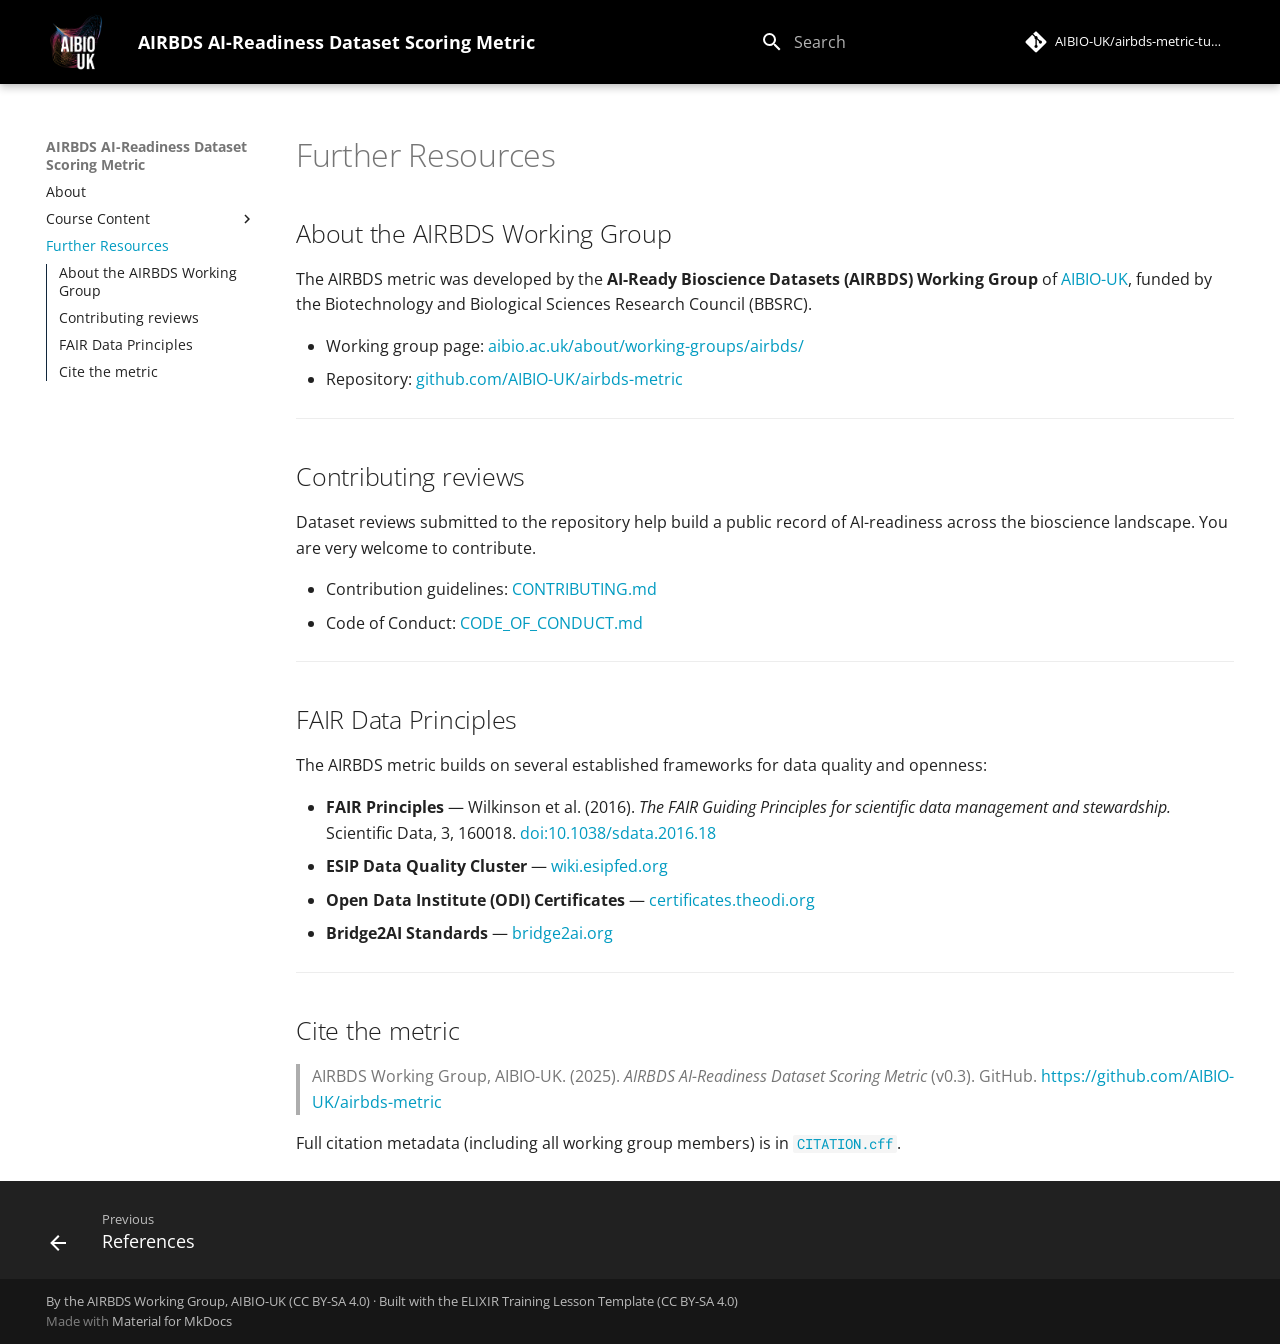
==== follow_up_training/index.html @ 84b0ab74 "Deployed 7582a06 with MkDocs version: 1.6.1" ====
<!doctype html>
<html lang="en" class="no-js">
  <head>
    
      <meta charset="utf-8">
      <meta name="viewport" content="width=device-width,initial-scale=1">
      
      
      
        <link rel="canonical" href="https://AIBIO-UK.github.io/airbds-metric-tutorial/follow_up_training/">
      
      
        <link rel="prev" href="../chapters/references/">
      
      
      
        
      
      
      <link rel="icon" href="../assets/images/aibio-uk-logo.png">
      <meta name="generator" content="mkdocs-1.6.1, mkdocs-material-9.7.6">
    
    
      
        <title>Further Resources - AIRBDS AI-Readiness Dataset Scoring Metric</title>
      
    
    
      <link rel="stylesheet" href="../assets/stylesheets/main.484c7ddc.min.css">
      
      


    
    
      
    
    
      
        
        
        <link rel="preconnect" href="https://fonts.gstatic.com" crossorigin>
        <link rel="stylesheet" href="https://fonts.googleapis.com/css?family=Open+Sans:300,300i,400,400i,700,700i%7CRoboto+Mono:400,400i,700,700i&display=fallback">
        <style>:root{--md-text-font:"Open Sans";--md-code-font:"Roboto Mono"}</style>
      
    
    
      <link rel="stylesheet" href="../stylesheets/extra.css">
    
      <link rel="stylesheet" href="../stylesheets/neoteroi-mkdocs.css">
    
    <script>__md_scope=new URL("..",location),__md_hash=e=>[...e].reduce(((e,_)=>(e<<5)-e+_.charCodeAt(0)),0),__md_get=(e,_=localStorage,t=__md_scope)=>JSON.parse(_.getItem(t.pathname+"."+e)),__md_set=(e,_,t=localStorage,a=__md_scope)=>{try{t.setItem(a.pathname+"."+e,JSON.stringify(_))}catch(e){}}</script>
    
      

    
    
  </head>
  
  
    <body dir="ltr">
  
    
    <input class="md-toggle" data-md-toggle="drawer" type="checkbox" id="__drawer" autocomplete="off">
    <input class="md-toggle" data-md-toggle="search" type="checkbox" id="__search" autocomplete="off">
    <label class="md-overlay" for="__drawer"></label>
    <div data-md-component="skip">
      
        
        <a href="#further-resources" class="md-skip">
          Skip to content
        </a>
      
    </div>
    <div data-md-component="announce">
      
    </div>
    
    
      

  

<header class="md-header md-header--shadow" data-md-component="header">
  <nav class="md-header__inner md-grid" aria-label="Header">
    <a href=".." title="AIRBDS AI-Readiness Dataset Scoring Metric" class="md-header__button md-logo" aria-label="AIRBDS AI-Readiness Dataset Scoring Metric" data-md-component="logo">
      
  <img src="../assets/images/10362_UoN_AIBIO-UK_LOGO_Full_Reversed.jpg" alt="logo">

    </a>
    <label class="md-header__button md-icon" for="__drawer">
      
      <svg xmlns="http://www.w3.org/2000/svg" viewBox="0 0 24 24"><path d="M3 6h18v2H3zm0 5h18v2H3zm0 5h18v2H3z"/></svg>
    </label>
    <div class="md-header__title" data-md-component="header-title">
      <div class="md-header__ellipsis">
        <div class="md-header__topic">
          <span class="md-ellipsis">
            AIRBDS AI-Readiness Dataset Scoring Metric
          </span>
        </div>
        <div class="md-header__topic" data-md-component="header-topic">
          <span class="md-ellipsis">
            
              Further Resources
            
          </span>
        </div>
      </div>
    </div>
    
    
      <script>var palette=__md_get("__palette");if(palette&&palette.color){if("(prefers-color-scheme)"===palette.color.media){var media=matchMedia("(prefers-color-scheme: light)"),input=document.querySelector(media.matches?"[data-md-color-media='(prefers-color-scheme: light)']":"[data-md-color-media='(prefers-color-scheme: dark)']");palette.color.media=input.getAttribute("data-md-color-media"),palette.color.scheme=input.getAttribute("data-md-color-scheme"),palette.color.primary=input.getAttribute("data-md-color-primary"),palette.color.accent=input.getAttribute("data-md-color-accent")}for(var[key,value]of Object.entries(palette.color))document.body.setAttribute("data-md-color-"+key,value)}</script>
    
    
    
      
      
        <label class="md-header__button md-icon" for="__search">
          
          <svg xmlns="http://www.w3.org/2000/svg" viewBox="0 0 24 24"><path d="M9.5 3A6.5 6.5 0 0 1 16 9.5c0 1.61-.59 3.09-1.56 4.23l.27.27h.79l5 5-1.5 1.5-5-5v-.79l-.27-.27A6.52 6.52 0 0 1 9.5 16 6.5 6.5 0 0 1 3 9.5 6.5 6.5 0 0 1 9.5 3m0 2C7 5 5 7 5 9.5S7 14 9.5 14 14 12 14 9.5 12 5 9.5 5"/></svg>
        </label>
        <div class="md-search" data-md-component="search" role="dialog">
  <label class="md-search__overlay" for="__search"></label>
  <div class="md-search__inner" role="search">
    <form class="md-search__form" name="search">
      <input type="text" class="md-search__input" name="query" aria-label="Search" placeholder="Search" autocapitalize="off" autocorrect="off" autocomplete="off" spellcheck="false" data-md-component="search-query" required>
      <label class="md-search__icon md-icon" for="__search">
        
        <svg xmlns="http://www.w3.org/2000/svg" viewBox="0 0 24 24"><path d="M9.5 3A6.5 6.5 0 0 1 16 9.5c0 1.61-.59 3.09-1.56 4.23l.27.27h.79l5 5-1.5 1.5-5-5v-.79l-.27-.27A6.52 6.52 0 0 1 9.5 16 6.5 6.5 0 0 1 3 9.5 6.5 6.5 0 0 1 9.5 3m0 2C7 5 5 7 5 9.5S7 14 9.5 14 14 12 14 9.5 12 5 9.5 5"/></svg>
        
        <svg xmlns="http://www.w3.org/2000/svg" viewBox="0 0 24 24"><path d="M20 11v2H8l5.5 5.5-1.42 1.42L4.16 12l7.92-7.92L13.5 5.5 8 11z"/></svg>
      </label>
      <nav class="md-search__options" aria-label="Search">
        
        <button type="reset" class="md-search__icon md-icon" title="Clear" aria-label="Clear" tabindex="-1">
          
          <svg xmlns="http://www.w3.org/2000/svg" viewBox="0 0 24 24"><path d="M19 6.41 17.59 5 12 10.59 6.41 5 5 6.41 10.59 12 5 17.59 6.41 19 12 13.41 17.59 19 19 17.59 13.41 12z"/></svg>
        </button>
      </nav>
      
    </form>
    <div class="md-search__output">
      <div class="md-search__scrollwrap" tabindex="0" data-md-scrollfix>
        <div class="md-search-result" data-md-component="search-result">
          <div class="md-search-result__meta">
            Initializing search
          </div>
          <ol class="md-search-result__list" role="presentation"></ol>
        </div>
      </div>
    </div>
  </div>
</div>
      
    
    
      <div class="md-header__source">
        <a href="https://github.com/AIBIO-UK/airbds-metric-tutorial" title="Go to repository" class="md-source" data-md-component="source">
  <div class="md-source__icon md-icon">
    
    <svg xmlns="http://www.w3.org/2000/svg" viewBox="0 0 448 512"><!--! Font Awesome Free 7.1.0 by @fontawesome - https://fontawesome.com License - https://fontawesome.com/license/free (Icons: CC BY 4.0, Fonts: SIL OFL 1.1, Code: MIT License) Copyright 2025 Fonticons, Inc.--><path d="M439.6 236.1 244 40.5c-5.4-5.5-12.8-8.5-20.4-8.5s-15 3-20.4 8.4L162.5 81l51.5 51.5c27.1-9.1 52.7 16.8 43.4 43.7l49.7 49.7c34.2-11.8 61.2 31 35.5 56.7-26.5 26.5-70.2-2.9-56-37.3L240.3 199v121.9c25.3 12.5 22.3 41.8 9.1 55-6.4 6.4-15.2 10.1-24.3 10.1s-17.8-3.6-24.3-10.1c-17.6-17.6-11.1-46.9 11.2-56v-123c-20.8-8.5-24.6-30.7-18.6-45L142.6 101 8.5 235.1C3 240.6 0 247.9 0 255.5s3 15 8.5 20.4l195.6 195.7c5.4 5.4 12.7 8.4 20.4 8.4s15-3 20.4-8.4l194.7-194.7c5.4-5.4 8.4-12.8 8.4-20.4s-3-15-8.4-20.4"/></svg>
  </div>
  <div class="md-source__repository">
    AIBIO-UK/airbds-metric-tutorial
  </div>
</a>
      </div>
    
  </nav>
  
</header>
    
    <div class="md-container" data-md-component="container">
      
      
        
          
        
      
      <main class="md-main" data-md-component="main">
        <div class="md-main__inner md-grid">
          
            
              
              <div class="md-sidebar md-sidebar--primary" data-md-component="sidebar" data-md-type="navigation" >
                <div class="md-sidebar__scrollwrap">
                  <div class="md-sidebar__inner">
                    



  

<nav class="md-nav md-nav--primary md-nav--integrated" aria-label="Navigation" data-md-level="0">
  <label class="md-nav__title" for="__drawer">
    <a href=".." title="AIRBDS AI-Readiness Dataset Scoring Metric" class="md-nav__button md-logo" aria-label="AIRBDS AI-Readiness Dataset Scoring Metric" data-md-component="logo">
      
  <img src="../assets/images/10362_UoN_AIBIO-UK_LOGO_Full_Reversed.jpg" alt="logo">

    </a>
    AIRBDS AI-Readiness Dataset Scoring Metric
  </label>
  
    <div class="md-nav__source">
      <a href="https://github.com/AIBIO-UK/airbds-metric-tutorial" title="Go to repository" class="md-source" data-md-component="source">
  <div class="md-source__icon md-icon">
    
    <svg xmlns="http://www.w3.org/2000/svg" viewBox="0 0 448 512"><!--! Font Awesome Free 7.1.0 by @fontawesome - https://fontawesome.com License - https://fontawesome.com/license/free (Icons: CC BY 4.0, Fonts: SIL OFL 1.1, Code: MIT License) Copyright 2025 Fonticons, Inc.--><path d="M439.6 236.1 244 40.5c-5.4-5.5-12.8-8.5-20.4-8.5s-15 3-20.4 8.4L162.5 81l51.5 51.5c27.1-9.1 52.7 16.8 43.4 43.7l49.7 49.7c34.2-11.8 61.2 31 35.5 56.7-26.5 26.5-70.2-2.9-56-37.3L240.3 199v121.9c25.3 12.5 22.3 41.8 9.1 55-6.4 6.4-15.2 10.1-24.3 10.1s-17.8-3.6-24.3-10.1c-17.6-17.6-11.1-46.9 11.2-56v-123c-20.8-8.5-24.6-30.7-18.6-45L142.6 101 8.5 235.1C3 240.6 0 247.9 0 255.5s3 15 8.5 20.4l195.6 195.7c5.4 5.4 12.7 8.4 20.4 8.4s15-3 20.4-8.4l194.7-194.7c5.4-5.4 8.4-12.8 8.4-20.4s-3-15-8.4-20.4"/></svg>
  </div>
  <div class="md-source__repository">
    AIBIO-UK/airbds-metric-tutorial
  </div>
</a>
    </div>
  
  <ul class="md-nav__list" data-md-scrollfix>
    
      
      
  
  
  
  
    <li class="md-nav__item">
      <a href=".." class="md-nav__link">
        
  
  
  <span class="md-ellipsis">
    
  
    About
  

    
  </span>
  
  

      </a>
    </li>
  

    
      
      
  
  
  
  
    
    
    
    
    
    <li class="md-nav__item md-nav__item--nested">
      
        
        
        <input class="md-nav__toggle md-toggle " type="checkbox" id="__nav_2" >
        
          
          <label class="md-nav__link" for="__nav_2" id="__nav_2_label" tabindex="0">
            
  
  
  <span class="md-ellipsis">
    
  
    Course Content
  

    
  </span>
  
  

            <span class="md-nav__icon md-icon"></span>
          </label>
        
        <nav class="md-nav" data-md-level="1" aria-labelledby="__nav_2_label" aria-expanded="false">
          <label class="md-nav__title" for="__nav_2">
            <span class="md-nav__icon md-icon"></span>
            
  
    Course Content
  

          </label>
          <ul class="md-nav__list" data-md-scrollfix>
            
              
                
  
  
  
  
    <li class="md-nav__item">
      <a href="../chapters/chapter_01/" class="md-nav__link">
        
  
  
  <span class="md-ellipsis">
    
  
    1. Getting Started — Choose Your Format
  

    
  </span>
  
  

      </a>
    </li>
  

              
            
              
                
  
  
  
  
    <li class="md-nav__item">
      <a href="../chapters/chapter_02_csv/" class="md-nav__link">
        
  
  
  <span class="md-ellipsis">
    
  
    2. CSV Walkthrough (Beginner)
  

    
  </span>
  
  

      </a>
    </li>
  

              
            
              
                
  
  
  
  
    <li class="md-nav__item">
      <a href="../chapters/chapter_03_yaml/" class="md-nav__link">
        
  
  
  <span class="md-ellipsis">
    
  
    3. YAML Walkthrough (Intermediate)
  

    
  </span>
  
  

      </a>
    </li>
  

              
            
              
                
  
  
  
  
    <li class="md-nav__item">
      <a href="../chapters/references/" class="md-nav__link">
        
  
  
  <span class="md-ellipsis">
    
  
    References
  

    
  </span>
  
  

      </a>
    </li>
  

              
            
          </ul>
        </nav>
      
    </li>
  

    
      
      
  
  
    
  
  
  
    <li class="md-nav__item md-nav__item--active">
      
      <input class="md-nav__toggle md-toggle" type="checkbox" id="__toc">
      
      
        
      
      
        <label class="md-nav__link md-nav__link--active" for="__toc">
          
  
  
  <span class="md-ellipsis">
    
  
    Further Resources
  

    
  </span>
  
  

          <span class="md-nav__icon md-icon"></span>
        </label>
      
      <a href="./" class="md-nav__link md-nav__link--active">
        
  
  
  <span class="md-ellipsis">
    
  
    Further Resources
  

    
  </span>
  
  

      </a>
      
        

<nav class="md-nav md-nav--secondary" aria-label="Table of contents">
  
  
  
    
  
  
    <label class="md-nav__title" for="__toc">
      <span class="md-nav__icon md-icon"></span>
      Table of contents
    </label>
    <ul class="md-nav__list" data-md-component="toc" data-md-scrollfix>
      
        <li class="md-nav__item">
  <a href="#about-the-airbds-working-group" class="md-nav__link">
    <span class="md-ellipsis">
      
        About the AIRBDS Working Group
      
    </span>
  </a>
  
</li>
      
        <li class="md-nav__item">
  <a href="#contributing-reviews" class="md-nav__link">
    <span class="md-ellipsis">
      
        Contributing reviews
      
    </span>
  </a>
  
</li>
      
        <li class="md-nav__item">
  <a href="#fair-data-principles" class="md-nav__link">
    <span class="md-ellipsis">
      
        FAIR Data Principles
      
    </span>
  </a>
  
</li>
      
        <li class="md-nav__item">
  <a href="#cite-the-metric" class="md-nav__link">
    <span class="md-ellipsis">
      
        Cite the metric
      
    </span>
  </a>
  
</li>
      
    </ul>
  
</nav>
      
    </li>
  

    
  </ul>
</nav>
                  </div>
                </div>
              </div>
            
            
          
          
            <div class="md-content" data-md-component="content">
              
              <article class="md-content__inner md-typeset">
                
                  


  
  


<div><h1 id="further-resources">Further Resources</h1>
<h2 id="about-the-airbds-working-group">About the AIRBDS Working Group</h2>
<p>The AIRBDS metric was developed by the <strong>AI-Ready Bioscience Datasets (AIRBDS) Working Group</strong> of <a href="https://aibio.ac.uk">AIBIO-UK</a>, funded by the Biotechnology and Biological Sciences Research Council (BBSRC).</p>
<ul>
<li>Working group page: <a href="https://aibio.ac.uk/about/working-groups/airbds/">aibio.ac.uk/about/working-groups/airbds/</a></li>
<li>Repository: <a href="https://github.com/AIBIO-UK/airbds-metric">github.com/AIBIO-UK/airbds-metric</a></li>
</ul>
<hr>
<h2 id="contributing-reviews">Contributing reviews</h2>
<p>Dataset reviews submitted to the repository help build a public record of AI-readiness across the bioscience landscape. You are very welcome to contribute.</p>
<ul>
<li>Contribution guidelines: <a href="https://github.com/AIBIO-UK/airbds-metric/blob/main/CONTRIBUTING.md">CONTRIBUTING.md</a></li>
<li>Code of Conduct: <a href="https://github.com/AIBIO-UK/airbds-metric/blob/main/CODE_OF_CONDUCT.md">CODE_OF_CONDUCT.md</a></li>
</ul>
<hr>
<h2 id="fair-data-principles">FAIR Data Principles</h2>
<p>The AIRBDS metric builds on several established frameworks for data quality and openness:</p>
<ul>
<li><strong>FAIR Principles</strong> — Wilkinson et al. (2016). <em>The FAIR Guiding Principles for scientific data management and stewardship.</em> Scientific Data, 3, 160018. <a href="https://doi.org/10.1038/sdata.2016.18">doi:10.1038/sdata.2016.18</a></li>
<li><strong>ESIP Data Quality Cluster</strong> — <a href="https://wiki.esipfed.org">wiki.esipfed.org</a></li>
<li><strong>Open Data Institute (ODI) Certificates</strong> — <a href="https://certificates.theodi.org">certificates.theodi.org</a></li>
<li><strong>Bridge2AI Standards</strong> — <a href="https://bridge2ai.org">bridge2ai.org</a></li>
</ul>
<hr>
<h2 id="cite-the-metric">Cite the metric</h2>
<blockquote>
<p>AIRBDS Working Group, AIBIO-UK. (2025). <em>AIRBDS AI-Readiness Dataset Scoring Metric</em> (v0.3). GitHub. <a href="https://github.com/AIBIO-UK/airbds-metric">https://github.com/AIBIO-UK/airbds-metric</a></p>
</blockquote>
<p>Full citation metadata (including all working group members) is in <a href="https://github.com/AIBIO-UK/airbds-metric/blob/main/CITATION.cff"><code>CITATION.cff</code></a>.</p></div>












                
              </article>
            </div>
          
          
<script>var target=document.getElementById(location.hash.slice(1));target&&target.name&&(target.checked=target.name.startsWith("__tabbed_"))</script>
        </div>
        
          <button type="button" class="md-top md-icon" data-md-component="top" hidden>
  
  <svg xmlns="http://www.w3.org/2000/svg" viewBox="0 0 24 24"><path d="M13 20h-2V8l-5.5 5.5-1.42-1.42L12 4.16l7.92 7.92-1.42 1.42L13 8z"/></svg>
  Back to top
</button>
        
      </main>
      
        <footer class="md-footer">
  
    
      
      <nav class="md-footer__inner md-grid" aria-label="Footer" >
        
          
          <a href="../chapters/references/" class="md-footer__link md-footer__link--prev" aria-label="Previous: References">
            <div class="md-footer__button md-icon">
              
              <svg xmlns="http://www.w3.org/2000/svg" viewBox="0 0 24 24"><path d="M20 11v2H8l5.5 5.5-1.42 1.42L4.16 12l7.92-7.92L13.5 5.5 8 11z"/></svg>
            </div>
            <div class="md-footer__title">
              <span class="md-footer__direction">
                Previous
              </span>
              <div class="md-ellipsis">
                References
              </div>
            </div>
          </a>
        
        
      </nav>
    
  
  <div class="md-footer-meta md-typeset">
    <div class="md-footer-meta__inner md-grid">
      <div class="md-copyright">
  
    <div class="md-copyright__highlight">
      By the AIRBDS Working Group, AIBIO-UK (CC BY-SA 4.0) &middot; Built with the <a href="https://doi.org/10.5281/zenodo.7913092">ELIXIR Training Lesson Template</a> (CC BY-SA 4.0)
    </div>
  
  
    Made with
    <a href="https://squidfunk.github.io/mkdocs-material/" target="_blank" rel="noopener">
      Material for MkDocs
    </a>
  
</div>
      
    </div>
  </div>
</footer>
      
    </div>
    <div class="md-dialog" data-md-component="dialog">
      <div class="md-dialog__inner md-typeset"></div>
    </div>
    
    
    
      
      
      <script id="__config" type="application/json">{"annotate": null, "base": "..", "features": ["navigation.top", "navigation.footer", "toc.integrate"], "search": "../assets/javascripts/workers/search.2c215733.min.js", "tags": null, "translations": {"clipboard.copied": "Copied to clipboard", "clipboard.copy": "Copy to clipboard", "search.result.more.one": "1 more on this page", "search.result.more.other": "# more on this page", "search.result.none": "No matching documents", "search.result.one": "1 matching document", "search.result.other": "# matching documents", "search.result.placeholder": "Type to start searching", "search.result.term.missing": "Missing", "select.version": "Select version"}, "version": null}</script>
    
    
      <script src="../assets/javascripts/bundle.79ae519e.min.js"></script>
      
    
  </body>
</html>
---- assets/stylesheets/main.484c7ddc.min.css ----
@charset "UTF-8";html{-webkit-text-size-adjust:none;-moz-text-size-adjust:none;text-size-adjust:none;box-sizing:border-box}*,:after,:before{box-sizing:inherit}@media (prefers-reduced-motion){*,:after,:before{transition:none!important}}body{margin:0}a,button,input,label{-webkit-tap-highlight-color:transparent}a{color:inherit;text-decoration:none}hr{border:0;box-sizing:initial;display:block;height:.05rem;overflow:visible;padding:0}small{font-size:80%}sub,sup{line-height:1em}img{border-style:none}table{border-collapse:initial;border-spacing:0}td,th{font-weight:400;vertical-align:top}button{background:#0000;border:0;font-family:inherit;font-size:inherit;margin:0;padding:0}input{border:0;outline:none}:root{--md-primary-fg-color:#4051b5;--md-primary-fg-color--light:#5d6cc0;--md-primary-fg-color--dark:#303fa1;--md-primary-bg-color:#fff;--md-primary-bg-color--light:#ffffffb3;--md-accent-fg-color:#526cfe;--md-accent-fg-color--transparent:#526cfe1a;--md-accent-bg-color:#fff;--md-accent-bg-color--light:#ffffffb3}[data-md-color-scheme=default]{color-scheme:light}[data-md-color-scheme=default] img[src$="#gh-dark-mode-only"],[data-md-color-scheme=default] img[src$="#only-dark"]{display:none}:root,[data-md-color-scheme=default]{--md-hue:225deg;--md-default-fg-color:#000000de;--md-default-fg-color--light:#0000008a;--md-default-fg-color--lighter:#00000052;--md-default-fg-color--lightest:#00000012;--md-default-bg-color:#fff;--md-default-bg-color--light:#ffffffb3;--md-default-bg-color--lighter:#ffffff4d;--md-default-bg-color--lightest:#ffffff1f;--md-code-fg-color:#36464e;--md-code-bg-color:#f5f5f5;--md-code-bg-color--light:#f5f5f5b3;--md-code-bg-color--lighter:#f5f5f54d;--md-code-hl-color:#4287ff;--md-code-hl-color--light:#4287ff1a;--md-code-hl-number-color:#d52a2a;--md-code-hl-special-color:#db1457;--md-code-hl-function-color:#a846b9;--md-code-hl-constant-color:#6e59d9;--md-code-hl-keyword-color:#3f6ec6;--md-code-hl-string-color:#1c7d4d;--md-code-hl-name-color:var(--md-code-fg-color);--md-code-hl-operator-color:var(--md-default-fg-color--light);--md-code-hl-punctuation-color:var(--md-default-fg-color--light);--md-code-hl-comment-color:var(--md-default-fg-color--light);--md-code-hl-generic-color:var(--md-default-fg-color--light);--md-code-hl-variable-color:var(--md-default-fg-color--light);--md-typeset-color:var(--md-default-fg-color);--md-typeset-a-color:var(--md-primary-fg-color);--md-typeset-del-color:#f5503d26;--md-typeset-ins-color:#0bd57026;--md-typeset-kbd-color:#fafafa;--md-typeset-kbd-accent-color:#fff;--md-typeset-kbd-border-color:#b8b8b8;--md-typeset-mark-color:#ffff0080;--md-typeset-table-color:#0000001f;--md-typeset-table-color--light:rgba(0,0,0,.035);--md-admonition-fg-color:var(--md-default-fg-color);--md-admonition-bg-color:var(--md-default-bg-color);--md-warning-fg-color:#000000de;--md-warning-bg-color:#ff9;--md-footer-fg-color:#fff;--md-footer-fg-color--light:#ffffffb3;--md-footer-fg-color--lighter:#ffffff73;--md-footer-bg-color:#000000de;--md-footer-bg-color--dark:#00000052;--md-shadow-z1:0 0.2rem 0.5rem #0000000d,0 0 0.05rem #0000001a;--md-shadow-z2:0 0.2rem 0.5rem #0000001a,0 0 0.05rem #00000040;--md-shadow-z3:0 0.2rem 0.5rem #0003,0 0 0.05rem #00000059}.md-icon svg{fill:currentcolor;display:block;height:1.2rem;width:1.2rem}body{-webkit-font-smoothing:antialiased;-moz-osx-font-smoothing:grayscale;--md-text-font-family:var(--md-text-font,_),-apple-system,BlinkMacSystemFont,Helvetica,Arial,sans-serif;--md-code-font-family:var(--md-code-font,_),SFMono-Regular,Consolas,Menlo,monospace}aside,body,input{font-feature-settings:"kern","liga";color:var(--md-typeset-color);font-family:var(--md-text-font-family)}code,kbd,pre{font-feature-settings:"kern";font-family:var(--md-code-font-family)}:root{--md-typeset-table-sort-icon:url('data:image/svg+xml;charset=utf-8,<svg xmlns="http://www.w3.org/2000/svg" viewBox="0 0 24 24"><path d="m18 21-4-4h3V7h-3l4-4 4 4h-3v10h3M2 19v-2h10v2M2 13v-2h7v2M2 7V5h4v2z"/></svg>');--md-typeset-table-sort-icon--asc:url('data:image/svg+xml;charset=utf-8,<svg xmlns="http://www.w3.org/2000/svg" viewBox="0 0 24 24"><path d="M19 17h3l-4 4-4-4h3V3h2M2 17h10v2H2M6 5v2H2V5m0 6h7v2H2z"/></svg>');--md-typeset-table-sort-icon--desc:url('data:image/svg+xml;charset=utf-8,<svg xmlns="http://www.w3.org/2000/svg" viewBox="0 0 24 24"><path d="M19 7h3l-4-4-4 4h3v14h2M2 17h10v2H2M6 5v2H2V5m0 6h7v2H2z"/></svg>')}.md-typeset{-webkit-print-color-adjust:exact;color-adjust:exact;font-size:.8rem;line-height:1.6;overflow-wrap:break-word}@media print{.md-typeset{font-size:.68rem}}.md-typeset blockquote,.md-typeset dl,.md-typeset figure,.md-typeset ol,.md-typeset pre,.md-typeset ul{margin-bottom:1em;margin-top:1em}.md-typeset h1{color:var(--md-default-fg-color--light);font-size:2em;line-height:1.3;margin:0 0 1.25em}.md-typeset h1,.md-typeset h2{font-weight:300;letter-spacing:-.01em}.md-typeset h2{font-size:1.5625em;line-height:1.4;margin:1.6em 0 .64em}.md-typeset h3{font-size:1.25em;font-weight:400;letter-spacing:-.01em;line-height:1.5;margin:1.6em 0 .8em}.md-typeset h2+h3{margin-top:.8em}.md-typeset h4{font-weight:700;letter-spacing:-.01em;margin:1em 0}.md-typeset h5,.md-typeset h6{color:var(--md-default-fg-color--light);font-size:.8em;font-weight:700;letter-spacing:-.01em;margin:1.25em 0}.md-typeset h5{text-transform:uppercase}.md-typeset h5 code{text-transform:none}.md-typeset hr{border-bottom:.05rem solid var(--md-default-fg-color--lightest);display:flow-root;margin:1.5em 0}.md-typeset a{color:var(--md-typeset-a-color);word-break:break-word}.md-typeset a,.md-typeset a:before{transition:color 125ms}.md-typeset a:focus,.md-typeset a:hover{color:var(--md-accent-fg-color)}.md-typeset a:focus code,.md-typeset a:hover code{background-color:var(--md-accent-fg-color--transparent);color:var(--md-accent-fg-color)}.md-typeset a code{color:var(--md-typeset-a-color)}.md-typeset a.focus-visible{outline-color:var(--md-accent-fg-color);outline-offset:.2rem}.md-typeset code,.md-typeset kbd,.md-typeset pre{color:var(--md-code-fg-color);direction:ltr;font-variant-ligatures:none;transition:background-color 125ms}@media print{.md-typeset code,.md-typeset kbd,.md-typeset pre{white-space:pre-wrap}}.md-typeset code{background-color:var(--md-code-bg-color);border-radius:.1rem;-webkit-box-decoration-break:clone;box-decoration-break:clone;font-size:.85em;padding:0 .2941176471em;transition:color 125ms,background-color 125ms;word-break:break-word}.md-typeset code:not(.focus-visible){-webkit-tap-highlight-color:transparent;outline:none}.md-typeset pre{display:flow-root;line-height:1.4;position:relative}.md-typeset pre>code{-webkit-box-decoration-break:slice;box-decoration-break:slice;box-shadow:none;display:block;margin:0;outline-color:var(--md-accent-fg-color);overflow:auto;padding:.7720588235em 1.1764705882em;scrollbar-color:var(--md-default-fg-color--lighter) #0000;scrollbar-width:thin;touch-action:auto;word-break:normal}.md-typeset pre>code:hover{scrollbar-color:var(--md-accent-fg-color) #0000}.md-typeset pre>code::-webkit-scrollbar{height:.2rem;width:.2rem}.md-typeset pre>code::-webkit-scrollbar-thumb{background-color:var(--md-default-fg-color--lighter)}.md-typeset pre>code::-webkit-scrollbar-thumb:hover{background-color:var(--md-accent-fg-color)}.md-typeset kbd{background-color:var(--md-typeset-kbd-color);border-radius:.1rem;box-shadow:0 .1rem 0 .05rem var(--md-typeset-kbd-border-color),0 .1rem 0 var(--md-typeset-kbd-border-color),0 -.1rem .2rem var(--md-typeset-kbd-accent-color) inset;color:var(--md-default-fg-color);display:inline-block;font-size:.75em;padding:0 .6666666667em;vertical-align:text-top;word-break:break-word}.md-typeset mark{background-color:var(--md-typeset-mark-color);-webkit-box-decoration-break:clone;box-decoration-break:clone;color:inherit;word-break:break-word}.md-typeset abbr{cursor:help;text-decoration:none}.md-typeset [data-preview],.md-typeset abbr{border-bottom:.05rem dotted var(--md-default-fg-color--light)}.md-typeset small{opacity:.75}[dir=ltr] .md-typeset sub,[dir=ltr] .md-typeset sup{margin-left:.078125em}[dir=rtl] .md-typeset sub,[dir=rtl] .md-typeset sup{margin-right:.078125em}[dir=ltr] .md-typeset blockquote{padding-left:.6rem}[dir=rtl] .md-typeset blockquote{padding-right:.6rem}[dir=ltr] .md-typeset blockquote{border-left:.2rem solid var(--md-default-fg-color--lighter)}[dir=rtl] .md-typeset blockquote{border-right:.2rem solid var(--md-default-fg-color--lighter)}.md-typeset blockquote{color:var(--md-default-fg-color--light);margin-left:0;margin-right:0}.md-typeset ul{list-style-type:disc}.md-typeset ul[type]{list-style-type:revert-layer}[dir=ltr] .md-typeset ol,[dir=ltr] .md-typeset ul{margin-left:.625em}[dir=rtl] .md-typeset ol,[dir=rtl] .md-typeset ul{margin-right:.625em}.md-typeset ol,.md-typeset ul{padding:0}.md-typeset ol:not([hidden]),.md-typeset ul:not([hidden]){display:flow-root}.md-typeset ol ol,.md-typeset ul ol{list-style-type:lower-alpha}.md-typeset ol ol ol,.md-typeset ul ol ol{list-style-type:lower-roman}.md-typeset ol ol ol ol,.md-typeset ul ol ol ol{list-style-type:upper-alpha}.md-typeset ol ol ol ol ol,.md-typeset ul ol ol ol ol{list-style-type:upper-roman}.md-typeset ol[type],.md-typeset ul[type]{list-style-type:revert-layer}[dir=ltr] .md-typeset ol li,[dir=ltr] .md-typeset ul li{margin-left:1.25em}[dir=rtl] .md-typeset ol li,[dir=rtl] .md-typeset ul li{margin-right:1.25em}.md-typeset ol li,.md-typeset ul li{margin-bottom:.5em}.md-typeset ol li blockquote,.md-typeset ol li p,.md-typeset ul li blockquote,.md-typeset ul li p{margin:.5em 0}.md-typeset ol li:last-child,.md-typeset ul li:last-child{margin-bottom:0}[dir=ltr] .md-typeset ol li ol,[dir=ltr] .md-typeset ol li ul,[dir=ltr] .md-typeset ul li ol,[dir=ltr] .md-typeset ul li ul{margin-left:.625em}[dir=rtl] .md-typeset ol li ol,[dir=rtl] .md-typeset ol li ul,[dir=rtl] .md-typeset ul li ol,[dir=rtl] .md-typeset ul li ul{margin-right:.625em}.md-typeset ol li ol,.md-typeset ol li ul,.md-typeset ul li ol,.md-typeset ul li ul{margin-bottom:.5em;margin-top:.5em}[dir=ltr] .md-typeset dd{margin-left:1.875em}[dir=rtl] .md-typeset dd{margin-right:1.875em}.md-typeset dd{margin-bottom:1.5em;margin-top:1em}.md-typeset img,.md-typeset svg,.md-typeset video{height:auto;max-width:100%}.md-typeset img[align=left]{margin:1em 1em 1em 0}.md-typeset img[align=right]{margin:1em 0 1em 1em}.md-typeset img[align]:only-child{margin-top:0}.md-typeset figure{display:flow-root;margin:1em auto;max-width:100%;text-align:center;width:fit-content}.md-typeset figure img{display:block;margin:0 auto}.md-typeset figcaption{font-style:italic;margin:1em auto;max-width:24rem}.md-typeset iframe{max-width:100%}.md-typeset table:not([class]){background-color:var(--md-default-bg-color);border:.05rem solid var(--md-typeset-table-color);border-radius:.1rem;display:inline-block;font-size:.64rem;max-width:100%;overflow:auto;touch-action:auto}@media print{.md-typeset table:not([class]){display:table}}.md-typeset table:not([class])+*{margin-top:1.5em}.md-typeset table:not([class]) td>:first-child,.md-typeset table:not([class]) th>:first-child{margin-top:0}.md-typeset table:not([class]) td>:last-child,.md-typeset table:not([class]) th>:last-child{margin-bottom:0}.md-typeset table:not([class]) td:not([align]),.md-typeset table:not([class]) th:not([align]){text-align:left}[dir=rtl] .md-typeset table:not([class]) td:not([align]),[dir=rtl] .md-typeset table:not([class]) th:not([align]){text-align:right}.md-typeset table:not([class]) th{font-weight:700;min-width:5rem;padding:.9375em 1.25em;vertical-align:top}.md-typeset table:not([class]) td{border-top:.05rem solid var(--md-typeset-table-color);padding:.9375em 1.25em;vertical-align:top}.md-typeset table:not([class]) tbody tr{transition:background-color 125ms}.md-typeset table:not([class]) tbody tr:hover{background-color:var(--md-typeset-table-color--light);box-shadow:0 .05rem 0 var(--md-default-bg-color) inset}.md-typeset table:not([class]) a{word-break:normal}.md-typeset table th[role=columnheader]{cursor:pointer}[dir=ltr] .md-typeset table th[role=columnheader]:after{margin-left:.5em}[dir=rtl] .md-typeset table th[role=columnheader]:after{margin-right:.5em}.md-typeset table th[role=columnheader]:after{content:"";display:inline-block;height:1.2em;-webkit-mask-image:var(--md-typeset-table-sort-icon);mask-image:var(--md-typeset-table-sort-icon);-webkit-mask-repeat:no-repeat;mask-repeat:no-repeat;-webkit-mask-size:contain;mask-size:contain;transition:background-color 125ms;vertical-align:text-bottom;width:1.2em}.md-typeset table th[role=columnheader]:hover:after{background-color:var(--md-default-fg-color--lighter)}.md-typeset table th[role=columnheader][aria-sort=ascending]:after{background-color:var(--md-default-fg-color--light);-webkit-mask-image:var(--md-typeset-table-sort-icon--asc);mask-image:var(--md-typeset-table-sort-icon--asc)}.md-typeset table th[role=columnheader][aria-sort=descending]:after{background-color:var(--md-default-fg-color--light);-webkit-mask-image:var(--md-typeset-table-sort-icon--desc);mask-image:var(--md-typeset-table-sort-icon--desc)}.md-typeset__scrollwrap{margin:1em -.8rem;overflow-x:auto;touch-action:auto}.md-typeset__table{display:inline-block;margin-bottom:.5em;padding:0 .8rem}@media print{.md-typeset__table{display:block}}html .md-typeset__table table{display:table;margin:0;overflow:hidden;width:100%}@media screen and (max-width:44.984375em){.md-content__inner>pre{margin:1em -.8rem}.md-content__inner>pre code{border-radius:0}}.md-typeset .md-author{border-radius:100%;display:block;flex-shrink:0;height:1.6rem;overflow:hidden;position:relative;transition:color 125ms,transform 125ms;width:1.6rem}.md-typeset .md-author img{display:block}.md-typeset .md-author--more{background:var(--md-default-fg-color--lightest);color:var(--md-default-fg-color--lighter);font-size:.6rem;font-weight:700;line-height:1.6rem;text-align:center}.md-typeset .md-author--long{height:2.4rem;width:2.4rem}.md-typeset a.md-author{transform:scale(1)}.md-typeset a.md-author img{border-radius:100%;filter:grayscale(100%) opacity(75%);transition:filter 125ms}.md-typeset a.md-author:focus,.md-typeset a.md-author:hover{transform:scale(1.1);z-index:1}.md-typeset a.md-author:focus img,.md-typeset a.md-author:hover img{filter:grayscale(0)}.md-banner{background-color:var(--md-footer-bg-color);color:var(--md-footer-fg-color);overflow:auto}@media print{.md-banner{display:none}}.md-banner--warning{background-color:var(--md-warning-bg-color);color:var(--md-warning-fg-color)}.md-banner__inner{font-size:.7rem;margin:.6rem auto;padding:0 .8rem}[dir=ltr] .md-banner__button{float:right}[dir=rtl] .md-banner__button{float:left}.md-banner__button{color:inherit;cursor:pointer;transition:opacity .25s}.no-js .md-banner__button{display:none}.md-banner__button:hover{opacity:.7}html{font-size:125%;height:100%;overflow-x:hidden}@media screen and (min-width:100em){html{font-size:137.5%}}@media screen and (min-width:125em){html{font-size:150%}}body{background-color:var(--md-default-bg-color);display:flex;flex-direction:column;font-size:.5rem;min-height:100%;position:relative;width:100%}@media print{body{display:block}}@media screen and (max-width:59.984375em){body[data-md-scrolllock]{position:fixed}}.md-grid{margin-left:auto;margin-right:auto;max-width:61rem}.md-container{display:flex;flex-direction:column;flex-grow:1}@media print{.md-container{display:block}}.md-main{flex-grow:1}.md-main__inner{display:flex;height:100%;margin-top:1.5rem}.md-ellipsis{overflow:hidden;text-overflow:ellipsis}.md-toggle{display:none}.md-option{height:0;opacity:0;position:absolute;width:0}.md-option:checked+label:not([hidden]){display:block}.md-option.focus-visible+label{outline-color:var(--md-accent-fg-color);outline-style:auto}.md-skip{background-color:var(--md-default-fg-color);border-radius:.1rem;color:var(--md-default-bg-color);font-size:.64rem;margin:.5rem;opacity:0;outline-color:var(--md-accent-fg-color);padding:.3rem .5rem;position:fixed;transform:translateY(.4rem);z-index:-1}.md-skip:focus{opacity:1;transform:translateY(0);transition:transform .25s cubic-bezier(.4,0,.2,1),opacity 175ms 75ms;z-index:10}@page{margin:25mm}:root{--md-clipboard-icon:url('data:image/svg+xml;charset=utf-8,<svg xmlns="http://www.w3.org/2000/svg" viewBox="0 0 24 24"><path d="M19 21H8V7h11m0-2H8a2 2 0 0 0-2 2v14a2 2 0 0 0 2 2h11a2 2 0 0 0 2-2V7a2 2 0 0 0-2-2m-3-4H4a2 2 0 0 0-2 2v14h2V3h12z"/></svg>')}.md-clipboard{border-radius:.1rem;color:var(--md-default-fg-color--lightest);cursor:pointer;height:1.5em;outline-color:var(--md-accent-fg-color);outline-offset:.1rem;transition:color .25s;width:1.5em;z-index:1}@media print{.md-clipboard{display:none}}.md-clipboard:not(.focus-visible){-webkit-tap-highlight-color:transparent;outline:none}:hover>.md-clipboard{color:var(--md-default-fg-color--light)}.md-clipboard:focus,.md-clipboard:hover{color:var(--md-accent-fg-color)}.md-clipboard:after{background-color:currentcolor;content:"";display:block;height:1.125em;margin:0 auto;-webkit-mask-image:var(--md-clipboard-icon);mask-image:var(--md-clipboard-icon);-webkit-mask-position:center;mask-position:center;-webkit-mask-repeat:no-repeat;mask-repeat:no-repeat;-webkit-mask-size:contain;mask-size:contain;width:1.125em}.md-clipboard--inline{cursor:pointer}.md-clipboard--inline code{transition:color .25s,background-color .25s}.md-clipboard--inline:focus code,.md-clipboard--inline:hover code{background-color:var(--md-accent-fg-color--transparent);color:var(--md-accent-fg-color)}:root{--md-code-select-icon:url('data:image/svg+xml;charset=utf-8,<svg xmlns="http://www.w3.org/2000/svg" viewBox="0 0 24 24"><path d="M19 19h-4v2h4c1.1 0 2-.9 2-2v-4h-2m0-12h-4v2h4v4h2V5c0-1.1-.9-2-2-2M5 5h4V3H5c-1.1 0-2 .9-2 2v4h2m0 6H3v4c0 1.1.9 2 2 2h4v-2H5zm2-4h2v2H7zm4 0h2v2h-2zm4 0h2v2h-2zM7 7h2v2H7zm4 0h2v2h-2zm4 0h2v2h-2zm-8 8h2v2H7zm4 0h2v2h-2zm4 0h2v2h-2z"/></svg>');--md-code-copy-icon:url('data:image/svg+xml;charset=utf-8,<svg xmlns="http://www.w3.org/2000/svg" viewBox="0 0 24 24"><path d="M19 21H8V7h11m0-2H8a2 2 0 0 0-2 2v14a2 2 0 0 0 2 2h11a2 2 0 0 0 2-2V7a2 2 0 0 0-2-2m-3-4H4a2 2 0 0 0-2 2v14h2V3h12z"/></svg>')}.md-typeset .md-code__content{display:grid}.md-code__nav{background-color:var(--md-code-bg-color--lighter);border-radius:.1rem;display:flex;gap:.2rem;padding:.2rem;position:absolute;right:.25em;top:.25em;transition:background-color .25s;z-index:1}:hover>.md-code__nav{background-color:var(--md-code-bg-color--light)}.md-code__button{color:var(--md-default-fg-color--lightest);cursor:pointer;display:block;height:1.5em;outline-color:var(--md-accent-fg-color);outline-offset:.1rem;transition:color .25s;width:1.5em}:hover>*>.md-code__button{color:var(--md-default-fg-color--light)}.md-code__button.focus-visible,.md-code__button:hover{color:var(--md-accent-fg-color)}.md-code__button--active{color:var(--md-default-fg-color)!important}.md-code__button:after{background-color:currentcolor;content:"";display:block;height:1.125em;margin:0 auto;-webkit-mask-position:center;mask-position:center;-webkit-mask-repeat:no-repeat;mask-repeat:no-repeat;-webkit-mask-size:contain;mask-size:contain;width:1.125em}.md-code__button[data-md-type=select]:after{-webkit-mask-image:var(--md-code-select-icon);mask-image:var(--md-code-select-icon)}.md-code__button[data-md-type=copy]:after{-webkit-mask-image:var(--md-code-copy-icon);mask-image:var(--md-code-copy-icon)}@keyframes consent{0%{opacity:0;transform:translateY(100%)}to{opacity:1;transform:translateY(0)}}@keyframes overlay{0%{opacity:0}to{opacity:1}}.md-consent__overlay{animation:overlay .25s both;-webkit-backdrop-filter:blur(.1rem);backdrop-filter:blur(.1rem);background-color:#0000008a;height:100%;opacity:1;position:fixed;top:0;width:100%;z-index:5}.md-consent__inner{animation:consent .5s cubic-bezier(.1,.7,.1,1) both;background-color:var(--md-default-bg-color);border:0;border-radius:.1rem;bottom:0;box-shadow:0 0 .2rem #0000001a,0 .2rem .4rem #0003;max-height:100%;overflow:auto;padding:0;position:fixed;width:100%;z-index:5}.md-consent__form{padding:.8rem}.md-consent__settings{display:none;margin:1em 0}input:checked+.md-consent__settings{display:block}.md-consent__controls{margin-bottom:.8rem}.md-typeset .md-consent__controls .md-button{display:inline}@media screen and (max-width:44.984375em){.md-typeset .md-consent__controls .md-button{display:block;margin-top:.4rem;text-align:center;width:100%}}.md-consent label{cursor:pointer}.md-content{flex-grow:1;min-width:0}.md-content__inner{margin:0 .8rem 1.2rem;padding-top:.6rem}@media screen and (min-width:76.25em){[dir=ltr] .md-sidebar--primary:not([hidden])~.md-content>.md-content__inner{margin-left:1.2rem}[dir=ltr] .md-sidebar--secondary:not([hidden])~.md-content>.md-content__inner,[dir=rtl] .md-sidebar--primary:not([hidden])~.md-content>.md-content__inner{margin-right:1.2rem}[dir=rtl] .md-sidebar--secondary:not([hidden])~.md-content>.md-content__inner{margin-left:1.2rem}}.md-content__inner:before{content:"";display:block;height:.4rem}.md-content__inner>:last-child{margin-bottom:0}[dir=ltr] .md-content__button{float:right}[dir=rtl] .md-content__button{float:left}[dir=ltr] .md-content__button{margin-left:.4rem}[dir=rtl] .md-content__button{margin-right:.4rem}.md-content__button{margin:.4rem 0;padding:0}@media print{.md-content__button{display:none}}.md-typeset .md-content__button{color:var(--md-default-fg-color--lighter)}.md-content__button svg{display:inline;vertical-align:top}[dir=rtl] .md-content__button svg{transform:scaleX(-1)}[dir=ltr] .md-dialog{right:.8rem}[dir=rtl] .md-dialog{left:.8rem}.md-dialog{background-color:var(--md-default-fg-color);border-radius:.1rem;bottom:.8rem;box-shadow:var(--md-shadow-z3);min-width:11.1rem;opacity:0;padding:.4rem .6rem;pointer-events:none;position:fixed;transform:translateY(100%);transition:transform 0ms .4s,opacity .4s;z-index:4}@media print{.md-dialog{display:none}}.md-dialog--active{opacity:1;pointer-events:auto;transform:translateY(0);transition:transform .4s cubic-bezier(.075,.85,.175,1),opacity .4s}.md-dialog__inner{color:var(--md-default-bg-color);font-size:.7rem}.md-feedback{margin:2em 0 1em;text-align:center}.md-feedback fieldset{border:none;margin:0;padding:0}.md-feedback__title{font-weight:700;margin:1em auto}.md-feedback__inner{position:relative}.md-feedback__list{display:flex;flex-wrap:wrap;place-content:baseline center;position:relative}.md-feedback__list:hover .md-icon:not(:disabled){color:var(--md-default-fg-color--lighter)}:disabled .md-feedback__list{min-height:1.8rem}.md-feedback__icon{color:var(--md-default-fg-color--light);cursor:pointer;flex-shrink:0;margin:0 .1rem;transition:color 125ms}.md-feedback__icon:not(:disabled).md-icon:hover{color:var(--md-accent-fg-color)}.md-feedback__icon:disabled{color:var(--md-default-fg-color--lightest);pointer-events:none}.md-feedback__note{opacity:0;position:relative;transform:translateY(.4rem);transition:transform .4s cubic-bezier(.1,.7,.1,1),opacity .15s}.md-feedback__note>*{margin:0 auto;max-width:16rem}:disabled .md-feedback__note{opacity:1;transform:translateY(0)}@media print{.md-feedback{display:none}}.md-footer{background-color:var(--md-footer-bg-color);color:var(--md-footer-fg-color)}@media print{.md-footer{display:none}}.md-footer__inner{justify-content:space-between;overflow:auto;padding:.2rem}.md-footer__inner:not([hidden]){display:flex}.md-footer__link{align-items:end;display:flex;flex-grow:0.01;margin-bottom:.4rem;margin-top:1rem;max-width:100%;outline-color:var(--md-accent-fg-color);overflow:hidden;transition:opacity .25s}.md-footer__link:focus,.md-footer__link:hover{opacity:.7}[dir=rtl] .md-footer__link svg{transform:scaleX(-1)}@media screen and (max-width:44.984375em){.md-footer__link--prev{flex-shrink:0}.md-footer__link--prev .md-footer__title{display:none}}[dir=ltr] .md-footer__link--next{margin-left:auto}[dir=rtl] .md-footer__link--next{margin-right:auto}.md-footer__link--next{text-align:right}[dir=rtl] .md-footer__link--next{text-align:left}.md-footer__title{flex-grow:1;font-size:.9rem;margin-bottom:.7rem;max-width:calc(100% - 2.4rem);padding:0 1rem;white-space:nowrap}.md-footer__button{margin:.2rem;padding:.4rem}.md-footer__direction{font-size:.64rem;opacity:.7}.md-footer-meta{background-color:var(--md-footer-bg-color--dark)}.md-footer-meta__inner{display:flex;flex-wrap:wrap;justify-content:space-between;padding:.2rem}html .md-footer-meta.md-typeset a{color:var(--md-footer-fg-color--light)}html .md-footer-meta.md-typeset a:focus,html .md-footer-meta.md-typeset a:hover{color:var(--md-footer-fg-color)}.md-copyright{color:var(--md-footer-fg-color--lighter);font-size:.64rem;margin:auto .6rem;padding:.4rem 0;width:100%}@media screen and (min-width:45em){.md-copyright{width:auto}}.md-copyright__highlight{color:var(--md-footer-fg-color--light)}.md-social{display:inline-flex;gap:.2rem;margin:0 .4rem;padding:.2rem 0 .6rem}@media screen and (min-width:45em){.md-social{padding:.6rem 0}}.md-social__link{display:inline-block;height:1.6rem;text-align:center;width:1.6rem}.md-social__link:before{line-height:1.9}.md-social__link svg{fill:currentcolor;max-height:.8rem;vertical-align:-25%}.md-typeset .md-button{border:.1rem solid;border-radius:.1rem;color:var(--md-primary-fg-color);cursor:pointer;display:inline-block;font-weight:700;padding:.625em 2em;transition:color 125ms,background-color 125ms,border-color 125ms}.md-typeset .md-button--primary{background-color:var(--md-primary-fg-color);border-color:var(--md-primary-fg-color);color:var(--md-primary-bg-color)}.md-typeset .md-button:focus,.md-typeset .md-button:hover{background-color:var(--md-accent-fg-color);border-color:var(--md-accent-fg-color);color:var(--md-accent-bg-color)}[dir=ltr] .md-typeset .md-input{border-top-left-radius:.1rem}[dir=ltr] .md-typeset .md-input,[dir=rtl] .md-typeset .md-input{border-top-right-radius:.1rem}[dir=rtl] .md-typeset .md-input{border-top-left-radius:.1rem}.md-typeset .md-input{border-bottom:.1rem solid var(--md-default-fg-color--lighter);box-shadow:var(--md-shadow-z1);font-size:.8rem;height:1.8rem;padding:0 .6rem;transition:border .25s,box-shadow .25s}.md-typeset .md-input:focus,.md-typeset .md-input:hover{border-bottom-color:var(--md-accent-fg-color);box-shadow:var(--md-shadow-z2)}.md-typeset .md-input--stretch{width:100%}.md-header{background-color:var(--md-primary-fg-color);box-shadow:0 0 .2rem #0000,0 .2rem .4rem #0000;color:var(--md-primary-bg-color);display:block;left:0;position:sticky;right:0;top:0;z-index:4}@media print{.md-header{display:none}}.md-header[hidden]{transform:translateY(-100%);transition:transform .25s cubic-bezier(.8,0,.6,1),box-shadow .25s}.md-header--shadow{box-shadow:0 0 .2rem #0000001a,0 .2rem .4rem #0003;transition:transform .25s cubic-bezier(.1,.7,.1,1),box-shadow .25s}.md-header__inner{align-items:center;display:flex;padding:0 .2rem}.md-header__button{color:currentcolor;cursor:pointer;margin:.2rem;outline-color:var(--md-accent-fg-color);padding:.4rem;position:relative;transition:opacity .25s;vertical-align:middle;z-index:1}.md-header__button:hover{opacity:.7}.md-header__button:not([hidden]){display:inline-block}.md-header__button:not(.focus-visible){-webkit-tap-highlight-color:transparent;outline:none}.md-header__button.md-logo{margin:.2rem;padding:.4rem}@media screen and (max-width:76.234375em){.md-header__button.md-logo{display:none}}.md-header__button.md-logo img,.md-header__button.md-logo svg{fill:currentcolor;display:block;height:1.2rem;width:auto}@media screen and (min-width:60em){.md-header__button[for=__search]{display:none}}.no-js .md-header__button[for=__search]{display:none}[dir=rtl] .md-header__button[for=__search] svg{transform:scaleX(-1)}@media screen and (min-width:76.25em){.md-header__button[for=__drawer]{display:none}}.md-header__topic{display:flex;max-width:100%;position:absolute;transition:transform .4s cubic-bezier(.1,.7,.1,1),opacity .15s;white-space:nowrap}.md-header__topic+.md-header__topic{opacity:0;pointer-events:none;transform:translateX(1.25rem);transition:transform .4s cubic-bezier(1,.7,.1,.1),opacity .15s;z-index:-1}[dir=rtl] .md-header__topic+.md-header__topic{transform:translateX(-1.25rem)}.md-header__topic:first-child{font-weight:700}[dir=ltr] .md-header__title{margin-left:1rem;margin-right:.4rem}[dir=rtl] .md-header__title{margin-left:.4rem;margin-right:1rem}.md-header__title{flex-grow:1;font-size:.9rem;height:2.4rem;line-height:2.4rem}.md-header__title--active .md-header__topic{opacity:0;pointer-events:none;transform:translateX(-1.25rem);transition:transform .4s cubic-bezier(1,.7,.1,.1),opacity .15s;z-index:-1}[dir=rtl] .md-header__title--active .md-header__topic{transform:translateX(1.25rem)}.md-header__title--active .md-header__topic+.md-header__topic{opacity:1;pointer-events:auto;transform:translateX(0);transition:transform .4s cubic-bezier(.1,.7,.1,1),opacity .15s;z-index:0}.md-header__title>.md-header__ellipsis{height:100%;position:relative;width:100%}.md-header__option{display:flex;flex-shrink:0;max-width:100%;transition:max-width 0ms .25s,opacity .25s .25s;white-space:nowrap}[data-md-toggle=search]:checked~.md-header .md-header__option{max-width:0;opacity:0;transition:max-width 0ms,opacity 0ms}.md-header__option>input{bottom:0}.md-header__source{display:none}@media screen and (min-width:60em){[dir=ltr] .md-header__source{margin-left:1rem}[dir=rtl] .md-header__source{margin-right:1rem}.md-header__source{display:block;max-width:11.7rem;width:11.7rem}}@media screen and (min-width:76.25em){[dir=ltr] .md-header__source{margin-left:1.4rem}[dir=rtl] .md-header__source{margin-right:1.4rem}}.md-meta{color:var(--md-default-fg-color--light);font-size:.7rem;line-height:1.3}.md-meta__list{display:inline-flex;flex-wrap:wrap;list-style:none;margin:0;padding:0}.md-meta__item:not(:last-child):after{content:"·";margin-left:.2rem;margin-right:.2rem}.md-meta__link{color:var(--md-typeset-a-color)}.md-meta__link:focus,.md-meta__link:hover{color:var(--md-accent-fg-color)}.md-draft{background-color:#ff1744;border-radius:.125em;color:#fff;display:inline-block;font-weight:700;padding-left:.5714285714em;padding-right:.5714285714em}:root{--md-nav-icon--prev:url('data:image/svg+xml;charset=utf-8,<svg xmlns="http://www.w3.org/2000/svg" viewBox="0 0 24 24"><path d="M20 11v2H8l5.5 5.5-1.42 1.42L4.16 12l7.92-7.92L13.5 5.5 8 11z"/></svg>');--md-nav-icon--next:url('data:image/svg+xml;charset=utf-8,<svg xmlns="http://www.w3.org/2000/svg" viewBox="0 0 24 24"><path d="M8.59 16.58 13.17 12 8.59 7.41 10 6l6 6-6 6z"/></svg>');--md-toc-icon:url('data:image/svg+xml;charset=utf-8,<svg xmlns="http://www.w3.org/2000/svg" viewBox="0 0 24 24"><path d="M3 9h14V7H3zm0 4h14v-2H3zm0 4h14v-2H3zm16 0h2v-2h-2zm0-10v2h2V7zm0 6h2v-2h-2z"/></svg>')}.md-nav{font-size:.7rem;line-height:1.3}.md-nav__title{color:var(--md-default-fg-color--light);display:block;font-weight:700;overflow:hidden;padding:0 .6rem;text-overflow:ellipsis}.md-nav__title .md-nav__button{display:none}.md-nav__title .md-nav__button img{height:100%;width:auto}.md-nav__title .md-nav__button.md-logo img,.md-nav__title .md-nav__button.md-logo svg{fill:currentcolor;display:block;height:2.4rem;max-width:100%;object-fit:contain;width:auto}.md-nav__list{list-style:none;margin:0;padding:0}.md-nav__link{align-items:flex-start;display:flex;gap:.4rem;margin-top:.625em;scroll-snap-align:start;transition:color 125ms}.md-nav__link--passed,.md-nav__link--passed code{color:var(--md-default-fg-color--light)}.md-nav__item .md-nav__link--active,.md-nav__item .md-nav__link--active code{color:var(--md-typeset-a-color)}.md-nav__link .md-ellipsis{position:relative}.md-nav__link .md-ellipsis code{word-break:normal}[dir=ltr] .md-nav__link .md-icon:last-child{margin-left:auto}[dir=rtl] .md-nav__link .md-icon:last-child{margin-right:auto}.md-nav__link .md-typeset{font-size:.7rem;line-height:1.3}.md-nav__link svg{fill:currentcolor;flex-shrink:0;height:1.3em;position:relative}.md-nav__link[for]:focus,.md-nav__link[for]:hover,.md-nav__link[href]:focus,.md-nav__link[href]:hover{color:var(--md-accent-fg-color);cursor:pointer}.md-nav__link[for]:focus code,.md-nav__link[for]:hover code,.md-nav__link[href]:focus code,.md-nav__link[href]:hover code{background-color:var(--md-accent-fg-color--transparent);color:var(--md-accent-fg-color)}.md-nav__link.focus-visible{outline-color:var(--md-accent-fg-color);outline-offset:.2rem}.md-nav--primary .md-nav__link[for=__toc]{display:none}.md-nav--primary .md-nav__link[for=__toc] .md-icon:after{background-color:currentcolor;display:block;height:100%;-webkit-mask-image:var(--md-toc-icon);mask-image:var(--md-toc-icon);width:100%}.md-nav--primary .md-nav__link[for=__toc]~.md-nav{display:none}.md-nav__container>.md-nav__link{margin-top:0}.md-nav__container>.md-nav__link:first-child{flex-grow:1;min-width:0}.md-nav__icon{flex-shrink:0}.md-nav__source{display:none}@media screen and (max-width:76.234375em){.md-nav--primary,.md-nav--primary .md-nav{background-color:var(--md-default-bg-color);display:flex;flex-direction:column;height:100%;left:0;position:absolute;right:0;top:0;z-index:1}.md-nav--primary .md-nav__item,.md-nav--primary .md-nav__title{font-size:.8rem;line-height:1.5}.md-nav--primary .md-nav__title{background-color:var(--md-default-fg-color--lightest);color:var(--md-default-fg-color--light);cursor:pointer;height:5.6rem;line-height:2.4rem;padding:3rem .8rem .2rem;position:relative;white-space:nowrap}[dir=ltr] .md-nav--primary .md-nav__title .md-nav__icon{left:.4rem}[dir=rtl] .md-nav--primary .md-nav__title .md-nav__icon{right:.4rem}.md-nav--primary .md-nav__title .md-nav__icon{display:block;height:1.2rem;margin:.2rem;position:absolute;top:.4rem;width:1.2rem}.md-nav--primary .md-nav__title .md-nav__icon:after{background-color:currentcolor;content:"";display:block;height:100%;-webkit-mask-image:var(--md-nav-icon--prev);mask-image:var(--md-nav-icon--prev);-webkit-mask-position:center;mask-position:center;-webkit-mask-repeat:no-repeat;mask-repeat:no-repeat;-webkit-mask-size:contain;mask-size:contain;width:100%}.md-nav--primary .md-nav__title~.md-nav__list{background-color:var(--md-default-bg-color);box-shadow:0 .05rem 0 var(--md-default-fg-color--lightest) inset;overflow-y:auto;scroll-snap-type:y mandatory;touch-action:pan-y}.md-nav--primary .md-nav__title~.md-nav__list>:first-child{border-top:0}.md-nav--primary .md-nav__title[for=__drawer]{background-color:var(--md-primary-fg-color);color:var(--md-primary-bg-color);font-weight:700}.md-nav--primary .md-nav__title .md-logo{display:block;left:.2rem;margin:.2rem;padding:.4rem;position:absolute;right:.2rem;top:.2rem}.md-nav--primary .md-nav__list{flex:1}.md-nav--primary .md-nav__item{border-top:.05rem solid var(--md-default-fg-color--lightest)}.md-nav--primary .md-nav__item--active>.md-nav__link{color:var(--md-typeset-a-color)}.md-nav--primary .md-nav__item--active>.md-nav__link:focus,.md-nav--primary .md-nav__item--active>.md-nav__link:hover{color:var(--md-accent-fg-color)}.md-nav--primary .md-nav__link{margin-top:0;padding:.6rem .8rem}.md-nav--primary .md-nav__link svg{margin-top:.1em}.md-nav--primary .md-nav__link>.md-nav__link{padding:0}[dir=ltr] .md-nav--primary .md-nav__link .md-nav__icon{margin-right:-.2rem}[dir=rtl] .md-nav--primary .md-nav__link .md-nav__icon{margin-left:-.2rem}.md-nav--primary .md-nav__link .md-nav__icon{font-size:1.2rem;height:1.2rem;width:1.2rem}.md-nav--primary .md-nav__link .md-nav__icon:after{background-color:currentcolor;content:"";display:block;height:100%;-webkit-mask-image:var(--md-nav-icon--next);mask-image:var(--md-nav-icon--next);-webkit-mask-position:center;mask-position:center;-webkit-mask-repeat:no-repeat;mask-repeat:no-repeat;-webkit-mask-size:contain;mask-size:contain;width:100%}[dir=rtl] .md-nav--primary .md-nav__icon:after{transform:scale(-1)}.md-nav--primary .md-nav--secondary .md-nav{background-color:initial;position:static}[dir=ltr] .md-nav--primary .md-nav--secondary .md-nav .md-nav__link{padding-left:1.4rem}[dir=rtl] .md-nav--primary .md-nav--secondary .md-nav .md-nav__link{padding-right:1.4rem}[dir=ltr] .md-nav--primary .md-nav--secondary .md-nav .md-nav .md-nav__link{padding-left:2rem}[dir=rtl] .md-nav--primary .md-nav--secondary .md-nav .md-nav .md-nav__link{padding-right:2rem}[dir=ltr] .md-nav--primary .md-nav--secondary .md-nav .md-nav .md-nav .md-nav__link{padding-left:2.6rem}[dir=rtl] .md-nav--primary .md-nav--secondary .md-nav .md-nav .md-nav .md-nav__link{padding-right:2.6rem}[dir=ltr] .md-nav--primary .md-nav--secondary .md-nav .md-nav .md-nav .md-nav .md-nav__link{padding-left:3.2rem}[dir=rtl] .md-nav--primary .md-nav--secondary .md-nav .md-nav .md-nav .md-nav .md-nav__link{padding-right:3.2rem}.md-nav--secondary{background-color:initial}.md-nav__toggle~.md-nav{display:flex;opacity:0;transform:translateX(100%);transition:transform .25s cubic-bezier(.8,0,.6,1),opacity 125ms 50ms}[dir=rtl] .md-nav__toggle~.md-nav{transform:translateX(-100%)}.md-nav__toggle:checked~.md-nav{opacity:1;transform:translateX(0);transition:transform .25s cubic-bezier(.4,0,.2,1),opacity 125ms 125ms}.md-nav__toggle:checked~.md-nav>.md-nav__list{backface-visibility:hidden}}@media screen and (max-width:59.984375em){.md-nav--primary .md-nav__link[for=__toc]{display:flex}.md-nav--primary .md-nav__link[for=__toc] .md-icon:after{content:""}.md-nav--primary .md-nav__link[for=__toc]+.md-nav__link{display:none}.md-nav--primary .md-nav__link[for=__toc]~.md-nav{display:flex}.md-nav__source{background-color:var(--md-primary-fg-color--dark);color:var(--md-primary-bg-color);display:block;padding:0 .2rem}}@media screen and (min-width:60em) and (max-width:76.234375em){.md-nav--integrated .md-nav__link[for=__toc]{display:flex}.md-nav--integrated .md-nav__link[for=__toc] .md-icon:after{content:""}.md-nav--integrated .md-nav__link[for=__toc]+.md-nav__link{display:none}.md-nav--integrated .md-nav__link[for=__toc]~.md-nav{display:flex}}@media screen and (min-width:60em){.md-nav{margin-bottom:-.4rem}.md-nav--secondary .md-nav__title{background:var(--md-default-bg-color);box-shadow:0 0 .4rem .4rem var(--md-default-bg-color);position:sticky;top:0;z-index:1}.md-nav--secondary .md-nav__title[for=__toc]{scroll-snap-align:start}.md-nav--secondary .md-nav__title .md-nav__icon{display:none}[dir=ltr] .md-nav--secondary .md-nav__list{padding-left:.6rem}[dir=rtl] .md-nav--secondary .md-nav__list{padding-right:.6rem}.md-nav--secondary .md-nav__list{padding-bottom:.4rem}[dir=ltr] .md-nav--secondary .md-nav__item>.md-nav__link{margin-right:.4rem}[dir=rtl] .md-nav--secondary .md-nav__item>.md-nav__link{margin-left:.4rem}}@media screen and (min-width:76.25em){.md-nav{margin-bottom:-.4rem;transition:max-height .25s cubic-bezier(.86,0,.07,1)}.md-nav--primary .md-nav__title{background:var(--md-default-bg-color);box-shadow:0 0 .4rem .4rem var(--md-default-bg-color);position:sticky;top:0;z-index:1}.md-nav--primary .md-nav__title[for=__drawer]{scroll-snap-align:start}.md-nav--primary .md-nav__title .md-nav__icon{display:none}[dir=ltr] .md-nav--primary .md-nav__list{padding-left:.6rem}[dir=rtl] .md-nav--primary .md-nav__list{padding-right:.6rem}.md-nav--primary .md-nav__list{padding-bottom:.4rem}[dir=ltr] .md-nav--primary .md-nav__item>.md-nav__link{margin-right:.4rem}[dir=rtl] .md-nav--primary .md-nav__item>.md-nav__link{margin-left:.4rem}.md-nav__toggle~.md-nav{display:grid;grid-template-rows:minmax(.4rem,0fr);opacity:0;transition:grid-template-rows .25s cubic-bezier(.86,0,.07,1),opacity .25s,visibility 0ms .25s;visibility:collapse}.md-nav__toggle~.md-nav>.md-nav__list{overflow:hidden}.md-nav__toggle.md-toggle--indeterminate~.md-nav,.md-nav__toggle:checked~.md-nav{grid-template-rows:minmax(.4rem,1fr);opacity:1;transition:grid-template-rows .25s cubic-bezier(.86,0,.07,1),opacity .15s .1s,visibility 0ms;visibility:visible}.md-nav__toggle.md-toggle--indeterminate~.md-nav{transition:none}.md-nav__item--nested>.md-nav>.md-nav__title{display:none}.md-nav__item--section{display:block;margin:1.25em 0}.md-nav__item--section:last-child{margin-bottom:0}.md-nav__item--section>.md-nav__link{font-weight:700}.md-nav__item--section>.md-nav__link[for]{color:var(--md-default-fg-color--light)}.md-nav__item--section>.md-nav__link:not(.md-nav__container){pointer-events:none}.md-nav__item--section>.md-nav__link .md-icon,.md-nav__item--section>.md-nav__link>[for]{display:none}[dir=ltr] .md-nav__item--section>.md-nav{margin-left:-.6rem}[dir=rtl] .md-nav__item--section>.md-nav{margin-right:-.6rem}.md-nav__item--section>.md-nav{display:block;opacity:1;visibility:visible}.md-nav__item--section>.md-nav>.md-nav__list>.md-nav__item{padding:0}.md-nav__icon{border-radius:100%;height:.9rem;transition:background-color .25s;width:.9rem}.md-nav__icon:hover{background-color:var(--md-accent-fg-color--transparent)}.md-nav__icon:after{background-color:currentcolor;border-radius:100%;content:"";display:inline-block;height:100%;-webkit-mask-image:var(--md-nav-icon--next);mask-image:var(--md-nav-icon--next);-webkit-mask-position:center;mask-position:center;-webkit-mask-repeat:no-repeat;mask-repeat:no-repeat;-webkit-mask-size:contain;mask-size:contain;transition:transform .25s;vertical-align:-.1rem;width:100%}[dir=rtl] .md-nav__icon:after{transform:rotate(180deg)}.md-nav__item--nested .md-nav__toggle:checked~.md-nav__link .md-nav__icon:after,.md-nav__item--nested .md-toggle--indeterminate~.md-nav__link .md-nav__icon:after{transform:rotate(90deg)}.md-nav--lifted>.md-nav__list>.md-nav__item,.md-nav--lifted>.md-nav__title{display:none}.md-nav--lifted>.md-nav__list>.md-nav__item--active{display:block}.md-nav--lifted>.md-nav__list>.md-nav__item--active>.md-nav__link{background:var(--md-default-bg-color);box-shadow:0 0 .4rem .4rem var(--md-default-bg-color);margin-top:0;position:sticky;top:0;z-index:1}.md-nav--lifted>.md-nav__list>.md-nav__item--active>.md-nav__link:not(.md-nav__container){pointer-events:none}.md-nav--lifted>.md-nav__list>.md-nav__item--active.md-nav__item--section{margin:0}[dir=ltr] .md-nav--lifted>.md-nav__list>.md-nav__item>.md-nav:not(.md-nav--secondary){margin-left:-.6rem}[dir=rtl] .md-nav--lifted>.md-nav__list>.md-nav__item>.md-nav:not(.md-nav--secondary){margin-right:-.6rem}.md-nav--lifted>.md-nav__list>.md-nav__item>[for]{color:var(--md-default-fg-color--light)}.md-nav--lifted .md-nav[data-md-level="1"]{grid-template-rows:minmax(.4rem,1fr);opacity:1;visibility:visible}[dir=ltr] .md-nav--integrated>.md-nav__list>.md-nav__item--active .md-nav--secondary{border-left:.05rem solid var(--md-primary-fg-color)}[dir=rtl] .md-nav--integrated>.md-nav__list>.md-nav__item--active .md-nav--secondary{border-right:.05rem solid var(--md-primary-fg-color)}.md-nav--integrated>.md-nav__list>.md-nav__item--active .md-nav--secondary{display:block;margin-bottom:1.25em;opacity:1;visibility:visible}.md-nav--integrated>.md-nav__list>.md-nav__item--active .md-nav--secondary>.md-nav__list{overflow:visible;padding-bottom:0}.md-nav--integrated>.md-nav__list>.md-nav__item--active .md-nav--secondary>.md-nav__title{display:none}}.md-pagination{font-size:.8rem;font-weight:700;gap:.4rem}.md-pagination,.md-pagination>*{align-items:center;display:flex;justify-content:center}.md-pagination>*{border-radius:.2rem;height:1.8rem;min-width:1.8rem;text-align:center}.md-pagination__current{background-color:var(--md-default-fg-color--lightest);color:var(--md-default-fg-color--light)}.md-pagination__link{transition:color 125ms,background-color 125ms}.md-pagination__link:focus,.md-pagination__link:hover{background-color:var(--md-accent-fg-color--transparent);color:var(--md-accent-fg-color)}.md-pagination__link:focus svg,.md-pagination__link:hover svg{color:var(--md-accent-fg-color)}.md-pagination__link.focus-visible{outline-color:var(--md-accent-fg-color);outline-offset:.2rem}.md-pagination__link svg{fill:currentcolor;color:var(--md-default-fg-color--lighter);display:block;max-height:100%;width:1.2rem}:root{--md-path-icon:url('data:image/svg+xml;charset=utf-8,<svg xmlns="http://www.w3.org/2000/svg" viewBox="0 0 24 24"><path d="M8.59 16.58 13.17 12 8.59 7.41 10 6l6 6-6 6z"/></svg>')}.md-path{font-size:.7rem;margin:0 .8rem;overflow:auto;padding-top:1.2rem}.md-path:not([hidden]){display:block}@media screen and (min-width:76.25em){.md-path{margin:0 1.2rem}}.md-path__list{align-items:center;display:flex;gap:.2rem;list-style:none;margin:0;padding:0}.md-path__item:not(:first-child){display:inline-flex;gap:.2rem;white-space:nowrap}.md-path__item:not(:first-child):before{background-color:var(--md-default-fg-color--lighter);content:"";display:inline;height:.8rem;-webkit-mask-image:var(--md-path-icon);mask-image:var(--md-path-icon);width:.8rem}.md-path__link{align-items:center;color:var(--md-default-fg-color--light);display:flex}.md-path__link:focus,.md-path__link:hover{color:var(--md-accent-fg-color)}:root{--md-post-pin-icon:url('data:image/svg+xml;charset=utf-8,<svg xmlns="http://www.w3.org/2000/svg" viewBox="0 0 24 24"><path d="M16 12V4h1V2H7v2h1v8l-2 2v2h5.2v6h1.6v-6H18v-2z"/></svg>')}.md-post__back{border-bottom:.05rem solid var(--md-default-fg-color--lightest);margin-bottom:1.2rem;padding-bottom:1.2rem}@media screen and (max-width:76.234375em){.md-post__back{display:none}}[dir=rtl] .md-post__back svg{transform:scaleX(-1)}.md-post__authors{display:flex;flex-direction:column;gap:.6rem;margin:0 .6rem 1.2rem}.md-post .md-post__meta a{transition:color 125ms}.md-post .md-post__meta a:focus,.md-post .md-post__meta a:hover{color:var(--md-accent-fg-color)}.md-post__title{color:var(--md-default-fg-color--light);font-weight:700}.md-post--excerpt{margin-bottom:3.2rem}.md-post--excerpt .md-post__header{align-items:center;display:flex;gap:.6rem;min-height:1.6rem}.md-post--excerpt .md-post__authors{align-items:center;display:inline-flex;flex-direction:row;gap:.2rem;margin:0;min-height:2.4rem}[dir=ltr] .md-post--excerpt .md-post__meta .md-meta__list{margin-right:.4rem}[dir=rtl] .md-post--excerpt .md-post__meta .md-meta__list{margin-left:.4rem}.md-post--excerpt .md-post__content>:first-child{--md-scroll-margin:6rem;margin-top:0}.md-post>.md-nav--secondary{margin:1em 0}.md-pin{background:var(--md-default-fg-color--lightest);border-radius:1rem;margin-top:-.05rem;padding:.2rem}.md-pin:after{background-color:currentcolor;content:"";display:block;height:.6rem;margin:0 auto;-webkit-mask-image:var(--md-post-pin-icon);mask-image:var(--md-post-pin-icon);-webkit-mask-position:center;mask-position:center;-webkit-mask-repeat:no-repeat;mask-repeat:no-repeat;-webkit-mask-size:contain;mask-size:contain;width:.6rem}.md-profile{align-items:center;display:flex;font-size:.7rem;gap:.6rem;line-height:1.4;width:100%}.md-profile__description{flex-grow:1}.md-content--post{display:flex}@media screen and (max-width:76.234375em){.md-content--post{flex-flow:column-reverse}}.md-content--post>.md-content__inner{flex-grow:1;min-width:0}@media screen and (min-width:76.25em){[dir=ltr] .md-content--post>.md-content__inner{margin-left:1.2rem}[dir=rtl] .md-content--post>.md-content__inner{margin-right:1.2rem}}@media screen and (max-width:76.234375em){.md-sidebar.md-sidebar--post{padding:0;position:static;width:100%}.md-sidebar.md-sidebar--post .md-sidebar__scrollwrap{overflow:visible}.md-sidebar.md-sidebar--post .md-sidebar__inner{padding:0}.md-sidebar.md-sidebar--post .md-post__meta{margin-left:.6rem;margin-right:.6rem}.md-sidebar.md-sidebar--post .md-nav__item{border:none;display:inline}.md-sidebar.md-sidebar--post .md-nav__list{display:inline-flex;flex-wrap:wrap;gap:.6rem;padding-bottom:.6rem;padding-top:.6rem}.md-sidebar.md-sidebar--post .md-nav__link{padding:0}.md-sidebar.md-sidebar--post .md-nav{height:auto;margin-bottom:0;position:static}}:root{--md-progress-value:0;--md-progress-delay:400ms}.md-progress{background:var(--md-primary-bg-color);height:.075rem;opacity:min(clamp(0,var(--md-progress-value),1),clamp(0,100 - var(--md-progress-value),1));position:fixed;top:0;transform:scaleX(calc(var(--md-progress-value)*1%));transform-origin:left;transition:transform .5s cubic-bezier(.19,1,.22,1),opacity .25s var(--md-progress-delay);width:100%;z-index:4}:root{--md-search-result-icon:url('data:image/svg+xml;charset=utf-8,<svg xmlns="http://www.w3.org/2000/svg" viewBox="0 0 24 24"><path d="M14 2H6a2 2 0 0 0-2 2v16a2 2 0 0 0 2 2h7c-.41-.25-.8-.56-1.14-.9-.33-.33-.61-.7-.86-1.1H6V4h7v5h5v1.18c.71.16 1.39.43 2 .82V8zm6.31 16.9c1.33-2.11.69-4.9-1.4-6.22-2.11-1.33-4.91-.68-6.22 1.4-1.34 2.11-.69 4.89 1.4 6.22 1.46.93 3.32.93 4.79.02L22 23.39 23.39 22zm-3.81.1a2.5 2.5 0 0 1-2.5-2.5 2.5 2.5 0 0 1 2.5-2.5 2.5 2.5 0 0 1 2.5 2.5 2.5 2.5 0 0 1-2.5 2.5"/></svg>')}.md-search{position:relative}@media screen and (min-width:60em){.md-search{padding:.2rem 0}}.no-js .md-search{display:none}.md-search__overlay{opacity:0;z-index:1}@media screen and (max-width:59.984375em){[dir=ltr] .md-search__overlay{left:-2.2rem}[dir=rtl] .md-search__overlay{right:-2.2rem}.md-search__overlay{background-color:var(--md-default-bg-color);border-radius:1rem;height:2rem;overflow:hidden;pointer-events:none;position:absolute;top:-1rem;transform-origin:center;transition:transform .3s .1s,opacity .2s .2s;width:2rem}[data-md-toggle=search]:checked~.md-header .md-search__overlay{opacity:1;transition:transform .4s,opacity .1s}}@media screen and (min-width:60em){[dir=ltr] .md-search__overlay{left:0}[dir=rtl] .md-search__overlay{right:0}.md-search__overlay{background-color:#0000008a;cursor:pointer;height:0;position:fixed;top:0;transition:width 0ms .25s,height 0ms .25s,opacity .25s;width:0}[data-md-toggle=search]:checked~.md-header .md-search__overlay{height:200vh;opacity:1;transition:width 0ms,height 0ms,opacity .25s;width:100%}}@media screen and (max-width:29.984375em){[data-md-toggle=search]:checked~.md-header .md-search__overlay{transform:scale(45)}}@media screen and (min-width:30em) and (max-width:44.984375em){[data-md-toggle=search]:checked~.md-header .md-search__overlay{transform:scale(60)}}@media screen and (min-width:45em) and (max-width:59.984375em){[data-md-toggle=search]:checked~.md-header .md-search__overlay{transform:scale(75)}}.md-search__inner{backface-visibility:hidden}@media screen and (max-width:59.984375em){[dir=ltr] .md-search__inner{left:0}[dir=rtl] .md-search__inner{right:0}.md-search__inner{height:0;opacity:0;overflow:hidden;position:fixed;top:0;transform:translateX(5%);transition:width 0ms .3s,height 0ms .3s,transform .15s cubic-bezier(.4,0,.2,1) .15s,opacity .15s .15s;width:0;z-index:2}[dir=rtl] .md-search__inner{transform:translateX(-5%)}[data-md-toggle=search]:checked~.md-header .md-search__inner{height:100%;opacity:1;transform:translateX(0);transition:width 0ms 0ms,height 0ms 0ms,transform .15s cubic-bezier(.1,.7,.1,1) .15s,opacity .15s .15s;width:100%}}@media screen and (min-width:60em){[dir=ltr] .md-search__inner{float:right}[dir=rtl] .md-search__inner{float:left}.md-search__inner{padding:.1rem 0;position:relative;transition:width .25s cubic-bezier(.1,.7,.1,1);width:11.7rem}}@media screen and (min-width:60em) and (max-width:76.234375em){[data-md-toggle=search]:checked~.md-header .md-search__inner{width:23.4rem}}@media screen and (min-width:76.25em){[data-md-toggle=search]:checked~.md-header .md-search__inner{width:34.4rem}}.md-search__form{background-color:var(--md-default-bg-color);box-shadow:0 0 .6rem #0000;height:2.4rem;position:relative;transition:color .25s,background-color .25s;z-index:2}@media screen and (min-width:60em){.md-search__form{background-color:#00000042;border-radius:.1rem;height:1.8rem}.md-search__form:hover{background-color:#ffffff1f}}[data-md-toggle=search]:checked~.md-header .md-search__form{background-color:var(--md-default-bg-color);border-radius:.1rem .1rem 0 0;box-shadow:0 0 .6rem #00000012;color:var(--md-default-fg-color)}[dir=ltr] .md-search__input{padding-left:3.6rem;padding-right:2.2rem}[dir=rtl] .md-search__input{padding-left:2.2rem;padding-right:3.6rem}.md-search__input{background:#0000;font-size:.9rem;height:100%;position:relative;text-overflow:ellipsis;width:100%;z-index:2}.md-search__input::placeholder{transition:color .25s}.md-search__input::placeholder,.md-search__input~.md-search__icon{color:var(--md-default-fg-color--light)}.md-search__input::-ms-clear{display:none}@media screen and (max-width:59.984375em){.md-search__input{font-size:.9rem;height:2.4rem;width:100%}}@media screen and (min-width:60em){[dir=ltr] .md-search__input{padding-left:2.2rem}[dir=rtl] .md-search__input{padding-right:2.2rem}.md-search__input{color:inherit;font-size:.8rem}.md-search__input::placeholder{color:var(--md-primary-bg-color--light)}.md-search__input+.md-search__icon{color:var(--md-primary-bg-color)}[data-md-toggle=search]:checked~.md-header .md-search__input{text-overflow:clip}[data-md-toggle=search]:checked~.md-header .md-search__input+.md-search__icon{color:var(--md-default-fg-color--light)}[data-md-toggle=search]:checked~.md-header .md-search__input::placeholder{color:#0000}}.md-search__icon{cursor:pointer;display:inline-block;height:1.2rem;transition:color .25s,opacity .25s;width:1.2rem}.md-search__icon:hover{opacity:.7}[dir=ltr] .md-search__icon[for=__search]{left:.5rem}[dir=rtl] .md-search__icon[for=__search]{right:.5rem}.md-search__icon[for=__search]{position:absolute;top:.3rem;z-index:2}[dir=rtl] .md-search__icon[for=__search] svg{transform:scaleX(-1)}@media screen and (max-width:59.984375em){[dir=ltr] .md-search__icon[for=__search]{left:.8rem}[dir=rtl] .md-search__icon[for=__search]{right:.8rem}.md-search__icon[for=__search]{top:.6rem}.md-search__icon[for=__search] svg:first-child{display:none}}@media screen and (min-width:60em){.md-search__icon[for=__search]{pointer-events:none}.md-search__icon[for=__search] svg:last-child{display:none}}[dir=ltr] .md-search__options{right:.5rem}[dir=rtl] .md-search__options{left:.5rem}.md-search__options{pointer-events:none;position:absolute;top:.3rem;z-index:2}@media screen and (max-width:59.984375em){[dir=ltr] .md-search__options{right:.8rem}[dir=rtl] .md-search__options{left:.8rem}.md-search__options{top:.6rem}}[dir=ltr] .md-search__options>.md-icon{margin-left:.2rem}[dir=rtl] .md-search__options>.md-icon{margin-right:.2rem}.md-search__options>.md-icon{color:var(--md-default-fg-color--light);opacity:0;transform:scale(.75);transition:transform .15s cubic-bezier(.1,.7,.1,1),opacity .15s}.md-search__options>.md-icon:not(.focus-visible){-webkit-tap-highlight-color:transparent;outline:none}[data-md-toggle=search]:checked~.md-header .md-search__input:valid~.md-search__options>.md-icon{opacity:1;pointer-events:auto;transform:scale(1)}[data-md-toggle=search]:checked~.md-header .md-search__input:valid~.md-search__options>.md-icon:hover{opacity:.7}[dir=ltr] .md-search__suggest{padding-left:3.6rem;padding-right:2.2rem}[dir=rtl] .md-search__suggest{padding-left:2.2rem;padding-right:3.6rem}.md-search__suggest{align-items:center;color:var(--md-default-fg-color--lighter);display:flex;font-size:.9rem;height:100%;opacity:0;position:absolute;top:0;transition:opacity 50ms;white-space:nowrap;width:100%}@media screen and (min-width:60em){[dir=ltr] .md-search__suggest{padding-left:2.2rem}[dir=rtl] .md-search__suggest{padding-right:2.2rem}.md-search__suggest{font-size:.8rem}}[data-md-toggle=search]:checked~.md-header .md-search__suggest{opacity:1;transition:opacity .3s .1s}[dir=ltr] .md-search__output{border-bottom-left-radius:.1rem}[dir=ltr] .md-search__output,[dir=rtl] .md-search__output{border-bottom-right-radius:.1rem}[dir=rtl] .md-search__output{border-bottom-left-radius:.1rem}.md-search__output{overflow:hidden;position:absolute;width:100%;z-index:1}@media screen and (max-width:59.984375em){.md-search__output{bottom:0;top:2.4rem}}@media screen and (min-width:60em){.md-search__output{opacity:0;top:1.9rem;transition:opacity .4s}[data-md-toggle=search]:checked~.md-header .md-search__output{box-shadow:var(--md-shadow-z3);opacity:1}}.md-search__scrollwrap{backface-visibility:hidden;background-color:var(--md-default-bg-color);height:100%;overflow-y:auto;touch-action:pan-y}@media (-webkit-max-device-pixel-ratio:1),(max-resolution:1dppx){.md-search__scrollwrap{transform:translateZ(0)}}@media screen and (min-width:60em) and (max-width:76.234375em){.md-search__scrollwrap{width:23.4rem}}@media screen and (min-width:76.25em){.md-search__scrollwrap{width:34.4rem}}@media screen and (min-width:60em){.md-search__scrollwrap{max-height:0;scrollbar-color:var(--md-default-fg-color--lighter) #0000;scrollbar-width:thin}[data-md-toggle=search]:checked~.md-header .md-search__scrollwrap{max-height:75vh}.md-search__scrollwrap:hover{scrollbar-color:var(--md-accent-fg-color) #0000}.md-search__scrollwrap::-webkit-scrollbar{height:.2rem;width:.2rem}.md-search__scrollwrap::-webkit-scrollbar-thumb{background-color:var(--md-default-fg-color--lighter)}.md-search__scrollwrap::-webkit-scrollbar-thumb:hover{background-color:var(--md-accent-fg-color)}}.md-search-result{color:var(--md-default-fg-color);word-break:break-word}.md-search-result__meta{background-color:var(--md-default-fg-color--lightest);color:var(--md-default-fg-color--light);font-size:.64rem;line-height:1.8rem;padding:0 .8rem;scroll-snap-align:start}@media screen and (min-width:60em){[dir=ltr] .md-search-result__meta{padding-left:2.2rem}[dir=rtl] .md-search-result__meta{padding-right:2.2rem}}.md-search-result__list{list-style:none;margin:0;padding:0;-webkit-user-select:none;user-select:none}.md-search-result__item{box-shadow:0 -.05rem var(--md-default-fg-color--lightest)}.md-search-result__item:first-child{box-shadow:none}.md-search-result__link{display:block;outline:none;scroll-snap-align:start;transition:background-color .25s}.md-search-result__link:focus,.md-search-result__link:hover{background-color:var(--md-accent-fg-color--transparent)}.md-search-result__link:last-child p:last-child{margin-bottom:.6rem}.md-search-result__more>summary{cursor:pointer;display:block;outline:none;position:sticky;scroll-snap-align:start;top:0;z-index:1}.md-search-result__more>summary::marker{display:none}.md-search-result__more>summary::-webkit-details-marker{display:none}.md-search-result__more>summary>div{color:var(--md-typeset-a-color);font-size:.64rem;padding:.75em .8rem;transition:color .25s,background-color .25s}@media screen and (min-width:60em){[dir=ltr] .md-search-result__more>summary>div{padding-left:2.2rem}[dir=rtl] .md-search-result__more>summary>div{padding-right:2.2rem}}.md-search-result__more>summary:focus>div,.md-search-result__more>summary:hover>div{background-color:var(--md-accent-fg-color--transparent);color:var(--md-accent-fg-color)}.md-search-result__more[open]>summary{background-color:var(--md-default-bg-color)}.md-search-result__article{overflow:hidden;padding:0 .8rem;position:relative}@media screen and (min-width:60em){[dir=ltr] .md-search-result__article{padding-left:2.2rem}[dir=rtl] .md-search-result__article{padding-right:2.2rem}}[dir=ltr] .md-search-result__icon{left:0}[dir=rtl] .md-search-result__icon{right:0}.md-search-result__icon{color:var(--md-default-fg-color--light);height:1.2rem;margin:.5rem;position:absolute;width:1.2rem}@media screen and (max-width:59.984375em){.md-search-result__icon{display:none}}.md-search-result__icon:after{background-color:currentcolor;content:"";display:inline-block;height:100%;-webkit-mask-image:var(--md-search-result-icon);mask-image:var(--md-search-result-icon);-webkit-mask-position:center;mask-position:center;-webkit-mask-repeat:no-repeat;mask-repeat:no-repeat;-webkit-mask-size:contain;mask-size:contain;width:100%}[dir=rtl] .md-search-result__icon:after{transform:scaleX(-1)}.md-search-result .md-typeset{color:var(--md-default-fg-color--light);font-size:.64rem;line-height:1.6}.md-search-result .md-typeset h1{color:var(--md-default-fg-color);font-size:.8rem;font-weight:400;line-height:1.4;margin:.55rem 0}.md-search-result .md-typeset h1 mark{text-decoration:none}.md-search-result .md-typeset h2{color:var(--md-default-fg-color);font-size:.64rem;font-weight:700;line-height:1.6;margin:.5em 0}.md-search-result .md-typeset h2 mark{text-decoration:none}.md-search-result__terms{color:var(--md-default-fg-color);display:block;font-size:.64rem;font-style:italic;margin:.5em 0}.md-search-result mark{background-color:initial;color:var(--md-accent-fg-color);text-decoration:underline}.md-select{position:relative;z-index:1}.md-select__inner{background-color:var(--md-default-bg-color);border-radius:.1rem;box-shadow:var(--md-shadow-z2);color:var(--md-default-fg-color);left:50%;margin-top:.2rem;max-height:0;opacity:0;position:absolute;top:calc(100% - .2rem);transform:translate3d(-50%,.3rem,0);transition:transform .25s 375ms,opacity .25s .25s,max-height 0ms .5s}.md-select:focus-within .md-select__inner,.md-select:hover .md-select__inner{max-height:10rem;opacity:1;transform:translate3d(-50%,0,0);transition:transform .25s cubic-bezier(.1,.7,.1,1),opacity .25s,max-height 0ms}.md-select__inner:after{border-bottom:.2rem solid #0000;border-bottom-color:var(--md-default-bg-color);border-left:.2rem solid #0000;border-right:.2rem solid #0000;border-top:0;content:"";height:0;left:50%;margin-left:-.2rem;margin-top:-.2rem;position:absolute;top:0;width:0}.md-select__list{border-radius:.1rem;font-size:.8rem;list-style-type:none;margin:0;max-height:inherit;overflow:auto;padding:0}.md-select__item{line-height:1.8rem}[dir=ltr] .md-select__link{padding-left:.6rem;padding-right:1.2rem}[dir=rtl] .md-select__link{padding-left:1.2rem;padding-right:.6rem}.md-select__link{cursor:pointer;display:block;outline:none;scroll-snap-align:start;transition:background-color .25s,color .25s;width:100%}.md-select__link:focus,.md-select__link:hover{color:var(--md-accent-fg-color)}.md-select__link:focus{background-color:var(--md-default-fg-color--lightest)}.md-sidebar{align-self:flex-start;flex-shrink:0;padding:1.2rem 0;position:sticky;top:2.4rem;width:12.1rem}@media print{.md-sidebar{display:none}}@media screen and (max-width:76.234375em){[dir=ltr] .md-sidebar--primary{left:-12.1rem}[dir=rtl] .md-sidebar--primary{right:-12.1rem}.md-sidebar--primary{background-color:var(--md-default-bg-color);display:block;height:100%;position:fixed;top:0;transform:translateX(0);transition:transform .25s cubic-bezier(.4,0,.2,1),box-shadow .25s;width:12.1rem;z-index:5}[data-md-toggle=drawer]:checked~.md-container .md-sidebar--primary{box-shadow:var(--md-shadow-z3);transform:translateX(12.1rem)}[dir=rtl] [data-md-toggle=drawer]:checked~.md-container .md-sidebar--primary{transform:translateX(-12.1rem)}.md-sidebar--primary .md-sidebar__scrollwrap{bottom:0;left:0;margin:0;overflow:hidden;position:absolute;right:0;scroll-snap-type:none;top:0}}@media screen and (min-width:76.25em){.md-sidebar{height:0}.no-js .md-sidebar{height:auto}.md-header--lifted~.md-container .md-sidebar{top:4.8rem}}.md-sidebar--secondary{display:none;order:2}@media screen and (min-width:60em){.md-sidebar--secondary{height:0}.no-js .md-sidebar--secondary{height:auto}.md-sidebar--secondary:not([hidden]){display:block}.md-sidebar--secondary .md-sidebar__scrollwrap{touch-action:pan-y}}.md-sidebar__scrollwrap{backface-visibility:hidden;margin:0 .2rem;overflow-y:auto;scrollbar-color:var(--md-default-fg-color--lighter) #0000}@media screen and (min-width:60em){.md-sidebar__scrollwrap{scrollbar-gutter:stable;scrollbar-width:thin}}.md-sidebar__scrollwrap::-webkit-scrollbar{height:.2rem;width:.2rem}.md-sidebar__scrollwrap:focus-within,.md-sidebar__scrollwrap:hover{scrollbar-color:var(--md-accent-fg-color) #0000}.md-sidebar__scrollwrap:focus-within::-webkit-scrollbar-thumb,.md-sidebar__scrollwrap:hover::-webkit-scrollbar-thumb{background-color:var(--md-default-fg-color--lighter)}.md-sidebar__scrollwrap:focus-within::-webkit-scrollbar-thumb:hover,.md-sidebar__scrollwrap:hover::-webkit-scrollbar-thumb:hover{background-color:var(--md-accent-fg-color)}@supports selector(::-webkit-scrollbar){.md-sidebar__scrollwrap{scrollbar-gutter:auto}[dir=ltr] .md-sidebar__inner{padding-right:calc(100% - 11.5rem)}[dir=rtl] .md-sidebar__inner{padding-left:calc(100% - 11.5rem)}}@media screen and (max-width:76.234375em){.md-overlay{background-color:#0000008a;height:0;opacity:0;position:fixed;top:0;transition:width 0ms .25s,height 0ms .25s,opacity .25s;width:0;z-index:5}[data-md-toggle=drawer]:checked~.md-overlay{height:100%;opacity:1;transition:width 0ms,height 0ms,opacity .25s;width:100%}}@keyframes facts{0%{height:0}to{height:.65rem}}@keyframes fact{0%{opacity:0;transform:translateY(100%)}50%{opacity:0}to{opacity:1;transform:translateY(0)}}:root{--md-source-forks-icon:url('data:image/svg+xml;charset=utf-8,<svg xmlns="http://www.w3.org/2000/svg" viewBox="0 0 16 16"><path d="M5 5.372v.878c0 .414.336.75.75.75h4.5a.75.75 0 0 0 .75-.75v-.878a2.25 2.25 0 1 1 1.5 0v.878a2.25 2.25 0 0 1-2.25 2.25h-1.5v2.128a2.251 2.251 0 1 1-1.5 0V8.5h-1.5A2.25 2.25 0 0 1 3.5 6.25v-.878a2.25 2.25 0 1 1 1.5 0M5 3.25a.75.75 0 1 0-1.5 0 .75.75 0 0 0 1.5 0m6.75.75a.75.75 0 1 0 0-1.5.75.75 0 0 0 0 1.5m-3 8.75a.75.75 0 1 0-1.5 0 .75.75 0 0 0 1.5 0"/></svg>');--md-source-repositories-icon:url('data:image/svg+xml;charset=utf-8,<svg xmlns="http://www.w3.org/2000/svg" viewBox="0 0 16 16"><path d="M2 2.5A2.5 2.5 0 0 1 4.5 0h8.75a.75.75 0 0 1 .75.75v12.5a.75.75 0 0 1-.75.75h-2.5a.75.75 0 0 1 0-1.5h1.75v-2h-8a1 1 0 0 0-.714 1.7.75.75 0 1 1-1.072 1.05A2.5 2.5 0 0 1 2 11.5Zm10.5-1h-8a1 1 0 0 0-1 1v6.708A2.5 2.5 0 0 1 4.5 9h8ZM5 12.25a.25.25 0 0 1 .25-.25h3.5a.25.25 0 0 1 .25.25v3.25a.25.25 0 0 1-.4.2l-1.45-1.087a.25.25 0 0 0-.3 0L5.4 15.7a.25.25 0 0 1-.4-.2Z"/></svg>');--md-source-stars-icon:url('data:image/svg+xml;charset=utf-8,<svg xmlns="http://www.w3.org/2000/svg" viewBox="0 0 16 16"><path d="M8 .25a.75.75 0 0 1 .673.418l1.882 3.815 4.21.612a.75.75 0 0 1 .416 1.279l-3.046 2.97.719 4.192a.751.751 0 0 1-1.088.791L8 12.347l-3.766 1.98a.75.75 0 0 1-1.088-.79l.72-4.194L.818 6.374a.75.75 0 0 1 .416-1.28l4.21-.611L7.327.668A.75.75 0 0 1 8 .25m0 2.445L6.615 5.5a.75.75 0 0 1-.564.41l-3.097.45 2.24 2.184a.75.75 0 0 1 .216.664l-.528 3.084 2.769-1.456a.75.75 0 0 1 .698 0l2.77 1.456-.53-3.084a.75.75 0 0 1 .216-.664l2.24-2.183-3.096-.45a.75.75 0 0 1-.564-.41z"/></svg>');--md-source-version-icon:url('data:image/svg+xml;charset=utf-8,<svg xmlns="http://www.w3.org/2000/svg" viewBox="0 0 16 16"><path d="M1 7.775V2.75C1 1.784 1.784 1 2.75 1h5.025c.464 0 .91.184 1.238.513l6.25 6.25a1.75 1.75 0 0 1 0 2.474l-5.026 5.026a1.75 1.75 0 0 1-2.474 0l-6.25-6.25A1.75 1.75 0 0 1 1 7.775m1.5 0c0 .066.026.13.073.177l6.25 6.25a.25.25 0 0 0 .354 0l5.025-5.025a.25.25 0 0 0 0-.354l-6.25-6.25a.25.25 0 0 0-.177-.073H2.75a.25.25 0 0 0-.25.25ZM6 5a1 1 0 1 1 0 2 1 1 0 0 1 0-2"/></svg>')}.md-source{backface-visibility:hidden;display:block;font-size:.65rem;line-height:1.2;outline-color:var(--md-accent-fg-color);transition:opacity .25s;white-space:nowrap}.md-source:hover{opacity:.7}.md-source__icon{display:inline-block;height:2.4rem;vertical-align:middle;width:2rem}[dir=ltr] .md-source__icon svg{margin-left:.6rem}[dir=rtl] .md-source__icon svg{margin-right:.6rem}.md-source__icon svg{margin-top:.6rem}[dir=ltr] .md-source__icon+.md-source__repository{padding-left:2rem}[dir=rtl] .md-source__icon+.md-source__repository{padding-right:2rem}[dir=ltr] .md-source__icon+.md-source__repository{margin-left:-2rem}[dir=rtl] .md-source__icon+.md-source__repository{margin-right:-2rem}[dir=ltr] .md-source__repository{margin-left:.6rem}[dir=rtl] .md-source__repository{margin-right:.6rem}.md-source__repository{display:inline-block;max-width:calc(100% - 1.2rem);overflow:hidden;text-overflow:ellipsis;vertical-align:middle}.md-source__facts{display:flex;font-size:.55rem;gap:.4rem;list-style-type:none;margin:.1rem 0 0;opacity:.75;overflow:hidden;padding:0;width:100%}.md-source__repository--active .md-source__facts{animation:facts .25s ease-in}.md-source__fact{overflow:hidden;text-overflow:ellipsis}.md-source__repository--active .md-source__fact{animation:fact .4s ease-out}[dir=ltr] .md-source__fact:before{margin-right:.1rem}[dir=rtl] .md-source__fact:before{margin-left:.1rem}.md-source__fact:before{background-color:currentcolor;content:"";display:inline-block;height:.6rem;-webkit-mask-position:center;mask-position:center;-webkit-mask-repeat:no-repeat;mask-repeat:no-repeat;-webkit-mask-size:contain;mask-size:contain;vertical-align:text-top;width:.6rem}.md-source__fact:nth-child(1n+2){flex-shrink:0}.md-source__fact--version:before{-webkit-mask-image:var(--md-source-version-icon);mask-image:var(--md-source-version-icon)}.md-source__fact--stars:before{-webkit-mask-image:var(--md-source-stars-icon);mask-image:var(--md-source-stars-icon)}.md-source__fact--forks:before{-webkit-mask-image:var(--md-source-forks-icon);mask-image:var(--md-source-forks-icon)}.md-source__fact--repositories:before{-webkit-mask-image:var(--md-source-repositories-icon);mask-image:var(--md-source-repositories-icon)}.md-source-file{margin:1em 0}[dir=ltr] .md-source-file__fact{margin-right:.6rem}[dir=rtl] .md-source-file__fact{margin-left:.6rem}.md-source-file__fact{align-items:center;color:var(--md-default-fg-color--light);display:inline-flex;font-size:.68rem;gap:.3rem}.md-source-file__fact .md-icon{flex-shrink:0;margin-bottom:.05rem}[dir=ltr] .md-source-file__fact .md-author{float:left}[dir=rtl] .md-source-file__fact .md-author{float:right}.md-source-file__fact .md-author{margin-right:.2rem}.md-source-file__fact svg{width:.9rem}:root{--md-status:url('data:image/svg+xml;charset=utf-8,<svg xmlns="http://www.w3.org/2000/svg" viewBox="0 0 24 24"><path d="M11 9h2V7h-2m1 13c-4.41 0-8-3.59-8-8s3.59-8 8-8 8 3.59 8 8-3.59 8-8 8m0-18A10 10 0 0 0 2 12a10 10 0 0 0 10 10 10 10 0 0 0 10-10A10 10 0 0 0 12 2m-1 15h2v-6h-2z"/></svg>');--md-status--new:url('data:image/svg+xml;charset=utf-8,<svg xmlns="http://www.w3.org/2000/svg" viewBox="0 0 24 24"><path d="m23 12-2.44-2.78.34-3.68-3.61-.82-1.89-3.18L12 3 8.6 1.54 6.71 4.72l-3.61.81.34 3.68L1 12l2.44 2.78-.34 3.69 3.61.82 1.89 3.18L12 21l3.4 1.46 1.89-3.18 3.61-.82-.34-3.68zm-10 5h-2v-2h2zm0-4h-2V7h2z"/></svg>');--md-status--deprecated:url('data:image/svg+xml;charset=utf-8,<svg xmlns="http://www.w3.org/2000/svg" viewBox="0 0 24 24"><path d="M9 3v1H4v2h1v13a2 2 0 0 0 2 2h10a2 2 0 0 0 2-2V6h1V4h-5V3zm0 5h2v9H9zm4 0h2v9h-2z"/></svg>');--md-status--encrypted:url('data:image/svg+xml;charset=utf-8,<svg xmlns="http://www.w3.org/2000/svg" viewBox="0 0 24 24"><path d="M12 1 3 5v6c0 5.55 3.84 10.74 9 12 5.16-1.26 9-6.45 9-12V5zm0 6c1.4 0 2.8 1.1 2.8 2.5V11c.6 0 1.2.6 1.2 1.3v3.5c0 .6-.6 1.2-1.3 1.2H9.2c-.6 0-1.2-.6-1.2-1.3v-3.5c0-.6.6-1.2 1.2-1.2V9.5C9.2 8.1 10.6 7 12 7m0 1.2c-.8 0-1.5.5-1.5 1.3V11h3V9.5c0-.8-.7-1.3-1.5-1.3"/></svg>')}.md-status:after{background-color:var(--md-default-fg-color--light);content:"";display:inline-block;height:1.125em;-webkit-mask-image:var(--md-status);mask-image:var(--md-status);-webkit-mask-position:center;mask-position:center;-webkit-mask-repeat:no-repeat;mask-repeat:no-repeat;-webkit-mask-size:contain;mask-size:contain;vertical-align:text-bottom;width:1.125em}.md-status:hover:after{background-color:currentcolor}.md-status--new:after{-webkit-mask-image:var(--md-status--new);mask-image:var(--md-status--new)}.md-status--deprecated:after{-webkit-mask-image:var(--md-status--deprecated);mask-image:var(--md-status--deprecated)}.md-status--encrypted:after{-webkit-mask-image:var(--md-status--encrypted);mask-image:var(--md-status--encrypted)}.md-tabs{background-color:var(--md-primary-fg-color);color:var(--md-primary-bg-color);display:block;line-height:1.3;overflow:auto;width:100%;z-index:3}@media print{.md-tabs{display:none}}@media screen and (max-width:76.234375em){.md-tabs{display:none}}.md-tabs[hidden]{pointer-events:none}[dir=ltr] .md-tabs__list{margin-left:.2rem}[dir=rtl] .md-tabs__list{margin-right:.2rem}.md-tabs__list{contain:content;display:flex;list-style:none;margin:0;overflow:auto;padding:0;scrollbar-width:none;white-space:nowrap}.md-tabs__list::-webkit-scrollbar{display:none}.md-tabs__item{height:2.4rem;padding-left:.6rem;padding-right:.6rem}.md-tabs__item--active .md-tabs__link{color:inherit;opacity:1}.md-tabs__link{backface-visibility:hidden;display:flex;font-size:.7rem;margin-top:.8rem;opacity:.7;outline-color:var(--md-accent-fg-color);outline-offset:.2rem;transition:transform .4s cubic-bezier(.1,.7,.1,1),opacity .25s}.md-tabs__link:focus,.md-tabs__link:hover{color:inherit;opacity:1}[dir=ltr] .md-tabs__link svg{margin-right:.4rem}[dir=rtl] .md-tabs__link svg{margin-left:.4rem}.md-tabs__link svg{fill:currentcolor;height:1.3em}.md-tabs__item:nth-child(2) .md-tabs__link{transition-delay:20ms}.md-tabs__item:nth-child(3) .md-tabs__link{transition-delay:40ms}.md-tabs__item:nth-child(4) .md-tabs__link{transition-delay:60ms}.md-tabs__item:nth-child(5) .md-tabs__link{transition-delay:80ms}.md-tabs__item:nth-child(6) .md-tabs__link{transition-delay:.1s}.md-tabs__item:nth-child(7) .md-tabs__link{transition-delay:.12s}.md-tabs__item:nth-child(8) .md-tabs__link{transition-delay:.14s}.md-tabs__item:nth-child(9) .md-tabs__link{transition-delay:.16s}.md-tabs__item:nth-child(10) .md-tabs__link{transition-delay:.18s}.md-tabs__item:nth-child(11) .md-tabs__link{transition-delay:.2s}.md-tabs__item:nth-child(12) .md-tabs__link{transition-delay:.22s}.md-tabs__item:nth-child(13) .md-tabs__link{transition-delay:.24s}.md-tabs__item:nth-child(14) .md-tabs__link{transition-delay:.26s}.md-tabs__item:nth-child(15) .md-tabs__link{transition-delay:.28s}.md-tabs__item:nth-child(16) .md-tabs__link{transition-delay:.3s}.md-tabs[hidden] .md-tabs__link{opacity:0;transform:translateY(50%);transition:transform 0ms .1s,opacity .1s}:root{--md-tag-icon:url('data:image/svg+xml;charset=utf-8,<svg xmlns="http://www.w3.org/2000/svg" viewBox="0 0 24 24"><path d="m5.41 21 .71-4h-4l.35-2h4l1.06-6h-4l.35-2h4l.71-4h2l-.71 4h6l.71-4h2l-.71 4h4l-.35 2h-4l-1.06 6h4l-.35 2h-4l-.71 4h-2l.71-4h-6l-.71 4zM9.53 9l-1.06 6h6l1.06-6z"/></svg>')}.md-typeset .md-tags:not([hidden]){display:inline-flex;flex-wrap:wrap;gap:.5em;margin-bottom:.75em;margin-top:-.125em}.md-typeset .md-tag{align-items:center;background:var(--md-default-fg-color--lightest);border-radius:2.4rem;display:inline-flex;font-size:.64rem;font-size:min(.8em,.64rem);font-weight:700;gap:.5em;letter-spacing:normal;line-height:1.6;padding:.3125em .78125em}.md-typeset .md-tag[href]{-webkit-tap-highlight-color:transparent;color:inherit;outline:none;transition:color 125ms,background-color 125ms}.md-typeset .md-tag[href]:focus,.md-typeset .md-tag[href]:hover{background-color:var(--md-accent-fg-color);color:var(--md-accent-bg-color)}[id]>.md-typeset .md-tag{vertical-align:text-top}.md-typeset .md-tag-shadow{opacity:.5}.md-typeset .md-tag-icon:before{background-color:var(--md-default-fg-color--lighter);content:"";display:inline-block;height:1.2em;-webkit-mask-image:var(--md-tag-icon);mask-image:var(--md-tag-icon);-webkit-mask-position:center;mask-position:center;-webkit-mask-repeat:no-repeat;mask-repeat:no-repeat;-webkit-mask-size:contain;mask-size:contain;transition:background-color 125ms;vertical-align:text-bottom;width:1.2em}.md-typeset .md-tag-icon[href]:focus:before,.md-typeset .md-tag-icon[href]:hover:before{background-color:var(--md-accent-bg-color)}@keyframes pulse{0%{transform:scale(.95)}75%{transform:scale(1)}to{transform:scale(.95)}}:root{--md-annotation-bg-icon:url('data:image/svg+xml;charset=utf-8,<svg xmlns="http://www.w3.org/2000/svg" viewBox="0 0 24 24"><path d="M12 2A10 10 0 0 0 2 12a10 10 0 0 0 10 10 10 10 0 0 0 10-10A10 10 0 0 0 12 2"/></svg>');--md-annotation-icon:url('data:image/svg+xml;charset=utf-8,<svg xmlns="http://www.w3.org/2000/svg" viewBox="0 0 24 24"><path d="M17 13h-4v4h-2v-4H7v-2h4V7h2v4h4m-5-9A10 10 0 0 0 2 12a10 10 0 0 0 10 10 10 10 0 0 0 10-10A10 10 0 0 0 12 2"/></svg>')}.md-tooltip{backface-visibility:hidden;background-color:var(--md-default-bg-color);border-radius:.1rem;box-shadow:var(--md-shadow-z2);color:var(--md-default-fg-color);font-family:var(--md-text-font-family);left:clamp(var(--md-tooltip-0,0rem) + .8rem,var(--md-tooltip-x),100vw + var(--md-tooltip-0,0rem) + .8rem - var(--md-tooltip-width) - 2 * .8rem);max-width:calc(100vw - 1.6rem);opacity:0;position:absolute;top:var(--md-tooltip-y);transform:translateY(-.4rem);transition:transform 0ms .25s,opacity .25s,z-index .25s;width:var(--md-tooltip-width);z-index:0}.md-tooltip--active{opacity:1;transform:translateY(0);transition:transform .25s cubic-bezier(.1,.7,.1,1),opacity .25s,z-index 0ms;z-index:2}.md-tooltip--inline{font-weight:700;-webkit-user-select:none;user-select:none;width:auto}.md-tooltip--inline:not(.md-tooltip--active){transform:translateY(.2rem) scale(.9)}.md-tooltip--inline .md-tooltip__inner{font-size:.5rem;padding:.2rem .4rem}[hidden]+.md-tooltip--inline{display:none}.focus-visible>.md-tooltip,.md-tooltip:target{outline:var(--md-accent-fg-color) auto}.md-tooltip__inner{font-size:.64rem;padding:.8rem}.md-tooltip__inner.md-typeset>:first-child{margin-top:0}.md-tooltip__inner.md-typeset>:last-child{margin-bottom:0}.md-annotation{font-style:normal;font-weight:400;outline:none;text-align:initial;vertical-align:text-bottom;white-space:normal}[dir=rtl] .md-annotation{direction:rtl}code .md-annotation{font-family:var(--md-code-font-family);font-size:inherit}.md-annotation:not([hidden]){display:inline-block;line-height:1.25}.md-annotation__index{border-radius:.01px;cursor:pointer;display:inline-block;margin-left:.4ch;margin-right:.4ch;outline:none;overflow:hidden;position:relative;-webkit-user-select:none;user-select:none;vertical-align:text-top;z-index:0}.md-annotation .md-annotation__index{transition:z-index .25s}@media screen{.md-annotation__index{width:2.2ch}[data-md-visible]>.md-annotation__index{animation:pulse 2s infinite}.md-annotation__index:before{background:var(--md-default-bg-color);-webkit-mask-image:var(--md-annotation-bg-icon);mask-image:var(--md-annotation-bg-icon)}.md-annotation__index:after,.md-annotation__index:before{content:"";height:2.2ch;-webkit-mask-position:center;mask-position:center;-webkit-mask-repeat:no-repeat;mask-repeat:no-repeat;-webkit-mask-size:contain;mask-size:contain;position:absolute;top:-.1ch;width:2.2ch;z-index:-1}.md-annotation__index:after{background-color:var(--md-default-fg-color--lighter);-webkit-mask-image:var(--md-annotation-icon);mask-image:var(--md-annotation-icon);transform:scale(1.0001);transition:background-color .25s,transform .25s}.md-tooltip--active+.md-annotation__index:after{transform:rotate(45deg)}.md-tooltip--active+.md-annotation__index:after,:hover>.md-annotation__index:after{background-color:var(--md-accent-fg-color)}}.md-tooltip--active+.md-annotation__index{animation-play-state:paused;transition-duration:0ms;z-index:2}.md-annotation__index [data-md-annotation-id]{display:inline-block}@media print{.md-annotation__index [data-md-annotation-id]{background:var(--md-default-fg-color--lighter);border-radius:2ch;color:var(--md-default-bg-color);font-weight:700;padding:0 .6ch;white-space:nowrap}.md-annotation__index [data-md-annotation-id]:after{content:attr(data-md-annotation-id)}}.md-typeset .md-annotation-list{counter-reset:annotation;list-style:none!important}.md-typeset .md-annotation-list li{position:relative}[dir=ltr] .md-typeset .md-annotation-list li:before{left:-2.125em}[dir=rtl] .md-typeset .md-annotation-list li:before{right:-2.125em}.md-typeset .md-annotation-list li:before{background:var(--md-default-fg-color--lighter);border-radius:2ch;color:var(--md-default-bg-color);content:counter(annotation);counter-increment:annotation;font-size:.8875em;font-weight:700;height:2ch;line-height:1.25;min-width:2ch;padding:0 .6ch;position:absolute;text-align:center;top:.25em}:root{--md-tooltip-width:20rem;--md-tooltip-tail:0.3rem}.md-tooltip2{backface-visibility:hidden;color:var(--md-default-fg-color);font-family:var(--md-text-font-family);opacity:0;pointer-events:none;position:absolute;top:calc(var(--md-tooltip-host-y) + var(--md-tooltip-y));transform:translateY(-.4rem);transform-origin:calc(var(--md-tooltip-host-x) + var(--md-tooltip-x)) 0;transition:transform 0ms .25s,opacity .25s,z-index .25s;width:100%;z-index:0}.md-tooltip2:before{border-left:var(--md-tooltip-tail) solid #0000;border-right:var(--md-tooltip-tail) solid #0000;content:"";display:block;left:clamp(1.5 * .8rem,var(--md-tooltip-host-x) + var(--md-tooltip-x) - var(--md-tooltip-tail),100vw - 2 * var(--md-tooltip-tail) - 1.5 * .8rem);position:absolute;z-index:1}.md-tooltip2--top:before{border-top:var(--md-tooltip-tail) solid var(--md-default-bg-color);bottom:calc(var(--md-tooltip-tail)*-1 + .025rem);filter:drop-shadow(0 1px 0 hsla(0,0%,0%,.05))}.md-tooltip2--bottom:before{border-bottom:var(--md-tooltip-tail) solid var(--md-default-bg-color);filter:drop-shadow(0 -1px 0 hsla(0,0%,0%,.05));top:calc(var(--md-tooltip-tail)*-1 + .025rem)}.md-tooltip2--active{opacity:1;transform:translateY(0);transition:transform .4s cubic-bezier(0,1,.5,1),opacity .25s,z-index 0ms;z-index:2}.md-tooltip2__inner{scrollbar-gutter:stable;background-color:var(--md-default-bg-color);border-radius:.1rem;box-shadow:var(--md-shadow-z2);left:clamp(.8rem,var(--md-tooltip-host-x) - .8rem,100vw - var(--md-tooltip-width) - .8rem);max-height:40vh;max-width:calc(100vw - 1.6rem);position:relative;scrollbar-width:thin}.md-tooltip2__inner::-webkit-scrollbar{height:.2rem;width:.2rem}.md-tooltip2__inner::-webkit-scrollbar-thumb{background-color:var(--md-default-fg-color--lighter)}.md-tooltip2__inner::-webkit-scrollbar-thumb:hover{background-color:var(--md-accent-fg-color)}[role=dialog]>.md-tooltip2__inner{font-size:.64rem;overflow:auto;padding:0 .8rem;pointer-events:auto;width:var(--md-tooltip-width)}[role=dialog]>.md-tooltip2__inner:after,[role=dialog]>.md-tooltip2__inner:before{content:"";display:block;height:.8rem;position:sticky;width:100%;z-index:10}[role=dialog]>.md-tooltip2__inner:before{background:linear-gradient(var(--md-default-bg-color),#0000 75%);top:0}[role=dialog]>.md-tooltip2__inner:after{background:linear-gradient(#0000,var(--md-default-bg-color) 75%);bottom:0}[role=tooltip]>.md-tooltip2__inner{font-size:.5rem;font-weight:700;left:clamp(.8rem,var(--md-tooltip-host-x) + var(--md-tooltip-x) - var(--md-tooltip-width)/2,100vw - var(--md-tooltip-width) - .8rem);max-width:min(100vw - 2 * .8rem,400px);padding:.2rem .4rem;-webkit-user-select:none;user-select:none;width:fit-content}.md-tooltip2__inner.md-typeset>:first-child{margin-top:0}.md-tooltip2__inner.md-typeset>:last-child{margin-bottom:0}[dir=ltr] .md-top{margin-left:50%}[dir=rtl] .md-top{margin-right:50%}.md-top{background-color:var(--md-default-bg-color);border-radius:1.6rem;box-shadow:var(--md-shadow-z2);color:var(--md-default-fg-color--light);cursor:pointer;display:block;font-size:.7rem;outline:none;padding:.4rem .8rem;position:fixed;top:3.2rem;transform:translate(-50%);transition:color 125ms,background-color 125ms,transform 125ms cubic-bezier(.4,0,.2,1),opacity 125ms;z-index:2}@media print{.md-top{display:none}}[dir=rtl] .md-top{transform:translate(50%)}.md-top[hidden]{opacity:0;pointer-events:none;transform:translate(-50%,.2rem);transition-duration:0ms}[dir=rtl] .md-top[hidden]{transform:translate(50%,.2rem)}.md-top:focus,.md-top:hover{background-color:var(--md-accent-fg-color);color:var(--md-accent-bg-color)}.md-top svg{display:inline-block;vertical-align:-.5em}@keyframes hoverfix{0%{pointer-events:none}}:root{--md-version-icon:url('data:image/svg+xml;charset=utf-8,<svg xmlns="http://www.w3.org/2000/svg" viewBox="0 0 320 512"><!--! Font Awesome Free 7.1.0 by @fontawesome - https://fontawesome.com License - https://fontawesome.com/license/free (Icons: CC BY 4.0, Fonts: SIL OFL 1.1, Code: MIT License) Copyright 2025 Fonticons, Inc.--><path d="M140.3 376.8c12.6 10.2 31.1 9.5 42.8-2.2l128-128c9.2-9.2 11.9-22.9 6.9-34.9S301.4 192 288.5 192h-256c-12.9 0-24.6 7.8-29.6 19.8s-2.2 25.7 7 34.8l128 128z"/></svg>')}.md-version{flex-shrink:0;font-size:.8rem;height:2.4rem}[dir=ltr] .md-version__current{margin-left:1.4rem;margin-right:.4rem}[dir=rtl] .md-version__current{margin-left:.4rem;margin-right:1.4rem}.md-version__current{color:inherit;cursor:pointer;outline:none;position:relative;top:.05rem}[dir=ltr] .md-version__current:after{margin-left:.4rem}[dir=rtl] .md-version__current:after{margin-right:.4rem}.md-version__current:after{background-color:currentcolor;content:"";display:inline-block;height:.6rem;-webkit-mask-image:var(--md-version-icon);mask-image:var(--md-version-icon);-webkit-mask-position:center;mask-position:center;-webkit-mask-repeat:no-repeat;mask-repeat:no-repeat;-webkit-mask-size:contain;mask-size:contain;width:.4rem}.md-version__alias{margin-left:.3rem;opacity:.7}.md-version__list{background-color:var(--md-default-bg-color);border-radius:.1rem;box-shadow:var(--md-shadow-z2);color:var(--md-default-fg-color);list-style-type:none;margin:.2rem .8rem;max-height:0;opacity:0;overflow:auto;padding:0;position:absolute;scroll-snap-type:y mandatory;top:.15rem;transition:max-height 0ms .5s,opacity .25s .25s;z-index:3}.md-version:focus-within .md-version__list,.md-version:hover .md-version__list{max-height:10rem;opacity:1;transition:max-height 0ms,opacity .25s}@media (hover:none),(pointer:coarse){.md-version:hover .md-version__list{animation:hoverfix .25s forwards}.md-version:focus-within .md-version__list{animation:none}}.md-version__item{line-height:1.8rem}[dir=ltr] .md-version__link{padding-left:.6rem;padding-right:1.2rem}[dir=rtl] .md-version__link{padding-left:1.2rem;padding-right:.6rem}.md-version__link{cursor:pointer;display:block;outline:none;scroll-snap-align:start;transition:color .25s,background-color .25s;white-space:nowrap;width:100%}.md-version__link:focus,.md-version__link:hover{color:var(--md-accent-fg-color)}.md-version__link:focus{background-color:var(--md-default-fg-color--lightest)}:root{--md-admonition-icon--note:url('data:image/svg+xml;charset=utf-8,<svg xmlns="http://www.w3.org/2000/svg" viewBox="0 0 24 24"><path d="M12 2C6.47 2 2 6.47 2 12s4.47 10 10 10 10-4.47 10-10S17.53 2 12 2m3.1 5.07c.14 0 .28.05.4.16l1.27 1.27c.23.22.23.57 0 .78l-1 1-2.05-2.05 1-1c.1-.11.24-.16.38-.16m-1.97 1.74 2.06 2.06-6.06 6.06H7.07v-2.06z"/></svg>');--md-admonition-icon--abstract:url('data:image/svg+xml;charset=utf-8,<svg xmlns="http://www.w3.org/2000/svg" viewBox="0 0 24 24"><path d="M17 9H7V7h10m0 6H7v-2h10m-3 6H7v-2h7M12 3a1 1 0 0 1 1 1 1 1 0 0 1-1 1 1 1 0 0 1-1-1 1 1 0 0 1 1-1m7 0h-4.18C14.4 1.84 13.3 1 12 1s-2.4.84-2.82 2H5a2 2 0 0 0-2 2v14a2 2 0 0 0 2 2h14a2 2 0 0 0 2-2V5a2 2 0 0 0-2-2"/></svg>');--md-admonition-icon--info:url('data:image/svg+xml;charset=utf-8,<svg xmlns="http://www.w3.org/2000/svg" viewBox="0 0 24 24"><path d="M13 9h-2V7h2m0 10h-2v-6h2m-1-9A10 10 0 0 0 2 12a10 10 0 0 0 10 10 10 10 0 0 0 10-10A10 10 0 0 0 12 2"/></svg>');--md-admonition-icon--tip:url('data:image/svg+xml;charset=utf-8,<svg xmlns="http://www.w3.org/2000/svg" viewBox="0 0 24 24"><path d="M17.66 11.2c-.23-.3-.51-.56-.77-.82-.67-.6-1.43-1.03-2.07-1.66C13.33 7.26 13 4.85 13.95 3c-.95.23-1.78.75-2.49 1.32-2.59 2.08-3.61 5.75-2.39 8.9.04.1.08.2.08.33 0 .22-.15.42-.35.5-.23.1-.47.04-.66-.12a.6.6 0 0 1-.14-.17c-1.13-1.43-1.31-3.48-.55-5.12C5.78 10 4.87 12.3 5 14.47c.06.5.12 1 .29 1.5.14.6.41 1.2.71 1.73 1.08 1.73 2.95 2.97 4.96 3.22 2.14.27 4.43-.12 6.07-1.6 1.83-1.66 2.47-4.32 1.53-6.6l-.13-.26c-.21-.46-.77-1.26-.77-1.26m-3.16 6.3c-.28.24-.74.5-1.1.6-1.12.4-2.24-.16-2.9-.82 1.19-.28 1.9-1.16 2.11-2.05.17-.8-.15-1.46-.28-2.23-.12-.74-.1-1.37.17-2.06.19.38.39.76.63 1.06.77 1 1.98 1.44 2.24 2.8.04.14.06.28.06.43.03.82-.33 1.72-.93 2.27"/></svg>');--md-admonition-icon--success:url('data:image/svg+xml;charset=utf-8,<svg xmlns="http://www.w3.org/2000/svg" viewBox="0 0 24 24"><path d="M21 7 9 19l-5.5-5.5 1.41-1.41L9 16.17 19.59 5.59z"/></svg>');--md-admonition-icon--question:url('data:image/svg+xml;charset=utf-8,<svg xmlns="http://www.w3.org/2000/svg" viewBox="0 0 24 24"><path d="m15.07 11.25-.9.92C13.45 12.89 13 13.5 13 15h-2v-.5c0-1.11.45-2.11 1.17-2.83l1.24-1.26c.37-.36.59-.86.59-1.41a2 2 0 0 0-2-2 2 2 0 0 0-2 2H8a4 4 0 0 1 4-4 4 4 0 0 1 4 4 3.2 3.2 0 0 1-.93 2.25M13 19h-2v-2h2M12 2A10 10 0 0 0 2 12a10 10 0 0 0 10 10 10 10 0 0 0 10-10c0-5.53-4.5-10-10-10"/></svg>');--md-admonition-icon--warning:url('data:image/svg+xml;charset=utf-8,<svg xmlns="http://www.w3.org/2000/svg" viewBox="0 0 24 24"><path d="M13 14h-2V9h2m0 9h-2v-2h2M1 21h22L12 2z"/></svg>');--md-admonition-icon--failure:url('data:image/svg+xml;charset=utf-8,<svg xmlns="http://www.w3.org/2000/svg" viewBox="0 0 24 24"><path d="M19 6.41 17.59 5 12 10.59 6.41 5 5 6.41 10.59 12 5 17.59 6.41 19 12 13.41 17.59 19 19 17.59 13.41 12z"/></svg>');--md-admonition-icon--danger:url('data:image/svg+xml;charset=utf-8,<svg xmlns="http://www.w3.org/2000/svg" viewBox="0 0 24 24"><path d="m11.5 20 4.86-9.73H13V4l-5 9.73h3.5zM12 2c2.75 0 5.1 1 7.05 2.95S22 9.25 22 12s-1 5.1-2.95 7.05S14.75 22 12 22s-5.1-1-7.05-2.95S2 14.75 2 12s1-5.1 2.95-7.05S9.25 2 12 2"/></svg>');--md-admonition-icon--bug:url('data:image/svg+xml;charset=utf-8,<svg xmlns="http://www.w3.org/2000/svg" viewBox="0 0 24 24"><path d="M11 13h2v1h-2zm10-8v6c0 5.5-3.8 10.7-9 12-5.2-1.3-9-6.5-9-12V5l9-4zm-4 5h-2.2c-.2-.6-.6-1.1-1.1-1.5l1.2-1.2-.7-.7L12.8 8H12c-.2 0-.5 0-.7.1L9.9 6.6l-.8.8 1.2 1.2c-.5.3-.9.8-1.1 1.4H7v1h2v1H7v1h2v1H7v1h2.2c.4 1.2 1.5 2 2.8 2s2.4-.8 2.8-2H17v-1h-2v-1h2v-1h-2v-1h2zm-6 2h2v-1h-2z"/></svg>');--md-admonition-icon--example:url('data:image/svg+xml;charset=utf-8,<svg xmlns="http://www.w3.org/2000/svg" viewBox="0 0 24 24"><path d="M7 2v2h1v14a4 4 0 0 0 4 4 4 4 0 0 0 4-4V4h1V2zm4 14c-.6 0-1-.4-1-1s.4-1 1-1 1 .4 1 1-.4 1-1 1m2-4c-.6 0-1-.4-1-1s.4-1 1-1 1 .4 1 1-.4 1-1 1m1-5h-4V4h4z"/></svg>');--md-admonition-icon--quote:url('data:image/svg+xml;charset=utf-8,<svg xmlns="http://www.w3.org/2000/svg" viewBox="0 0 24 24"><path d="M14 17h3l2-4V7h-6v6h3M6 17h3l2-4V7H5v6h3z"/></svg>')}.md-typeset .admonition,.md-typeset details{background-color:var(--md-admonition-bg-color);border:.075rem solid #448aff;border-radius:.2rem;box-shadow:var(--md-shadow-z1);color:var(--md-admonition-fg-color);display:flow-root;font-size:.64rem;margin:1.5625em 0;padding:0 .6rem;page-break-inside:avoid;transition:box-shadow 125ms}@media print{.md-typeset .admonition,.md-typeset details{box-shadow:none}}.md-typeset .admonition:focus-within,.md-typeset details:focus-within{box-shadow:0 0 0 .2rem #448aff1a}.md-typeset .admonition>*,.md-typeset details>*{box-sizing:border-box}.md-typeset .admonition .admonition,.md-typeset .admonition details,.md-typeset details .admonition,.md-typeset details details{margin-bottom:1em;margin-top:1em}.md-typeset .admonition .md-typeset__scrollwrap,.md-typeset details .md-typeset__scrollwrap{margin:1em -.6rem}.md-typeset .admonition .md-typeset__table,.md-typeset details .md-typeset__table{padding:0 .6rem}.md-typeset .admonition>.tabbed-set:only-child,.md-typeset details>.tabbed-set:only-child{margin-top:0}html .md-typeset .admonition>:last-child,html .md-typeset details>:last-child{margin-bottom:.6rem}[dir=ltr] .md-typeset .admonition-title,[dir=ltr] .md-typeset summary{padding-left:2rem;padding-right:.6rem}[dir=rtl] .md-typeset .admonition-title,[dir=rtl] .md-typeset summary{padding-left:.6rem;padding-right:2rem}[dir=ltr] .md-typeset .admonition-title,[dir=ltr] .md-typeset summary{border-left-width:.2rem}[dir=rtl] .md-typeset .admonition-title,[dir=rtl] .md-typeset summary{border-right-width:.2rem}[dir=ltr] .md-typeset .admonition-title,[dir=ltr] .md-typeset summary{border-top-left-radius:.1rem}[dir=ltr] .md-typeset .admonition-title,[dir=ltr] .md-typeset summary,[dir=rtl] .md-typeset .admonition-title,[dir=rtl] .md-typeset summary{border-top-right-radius:.1rem}[dir=rtl] .md-typeset .admonition-title,[dir=rtl] .md-typeset summary{border-top-left-radius:.1rem}.md-typeset .admonition-title,.md-typeset summary{background-color:#448aff1a;border:none;font-weight:700;margin:0 -.6rem;padding-bottom:.4rem;padding-top:.4rem;position:relative}html .md-typeset .admonition-title:last-child,html .md-typeset summary:last-child{margin-bottom:0}[dir=ltr] .md-typeset .admonition-title:before,[dir=ltr] .md-typeset summary:before{left:.6rem}[dir=rtl] .md-typeset .admonition-title:before,[dir=rtl] .md-typeset summary:before{right:.6rem}.md-typeset .admonition-title:before,.md-typeset summary:before{background-color:#448aff;content:"";height:1rem;-webkit-mask-image:var(--md-admonition-icon--note);mask-image:var(--md-admonition-icon--note);-webkit-mask-position:center;mask-position:center;-webkit-mask-repeat:no-repeat;mask-repeat:no-repeat;-webkit-mask-size:contain;mask-size:contain;position:absolute;top:.625em;width:1rem}.md-typeset .admonition-title code,.md-typeset summary code{box-shadow:0 0 0 .05rem var(--md-default-fg-color--lightest)}.md-typeset .admonition.note,.md-typeset details.note{border-color:#448aff}.md-typeset .admonition.note:focus-within,.md-typeset details.note:focus-within{box-shadow:0 0 0 .2rem #448aff1a}.md-typeset .note>.admonition-title,.md-typeset .note>summary{background-color:#448aff1a}.md-typeset .note>.admonition-title:before,.md-typeset .note>summary:before{background-color:#448aff;-webkit-mask-image:var(--md-admonition-icon--note);mask-image:var(--md-admonition-icon--note)}.md-typeset .note>.admonition-title:after,.md-typeset .note>summary:after{color:#448aff}.md-typeset .admonition.abstract,.md-typeset details.abstract{border-color:#00b0ff}.md-typeset .admonition.abstract:focus-within,.md-typeset details.abstract:focus-within{box-shadow:0 0 0 .2rem #00b0ff1a}.md-typeset .abstract>.admonition-title,.md-typeset .abstract>summary{background-color:#00b0ff1a}.md-typeset .abstract>.admonition-title:before,.md-typeset .abstract>summary:before{background-color:#00b0ff;-webkit-mask-image:var(--md-admonition-icon--abstract);mask-image:var(--md-admonition-icon--abstract)}.md-typeset .abstract>.admonition-title:after,.md-typeset .abstract>summary:after{color:#00b0ff}.md-typeset .admonition.info,.md-typeset details.info{border-color:#00b8d4}.md-typeset .admonition.info:focus-within,.md-typeset details.info:focus-within{box-shadow:0 0 0 .2rem #00b8d41a}.md-typeset .info>.admonition-title,.md-typeset .info>summary{background-color:#00b8d41a}.md-typeset .info>.admonition-title:before,.md-typeset .info>summary:before{background-color:#00b8d4;-webkit-mask-image:var(--md-admonition-icon--info);mask-image:var(--md-admonition-icon--info)}.md-typeset .info>.admonition-title:after,.md-typeset .info>summary:after{color:#00b8d4}.md-typeset .admonition.tip,.md-typeset details.tip{border-color:#00bfa5}.md-typeset .admonition.tip:focus-within,.md-typeset details.tip:focus-within{box-shadow:0 0 0 .2rem #00bfa51a}.md-typeset .tip>.admonition-title,.md-typeset .tip>summary{background-color:#00bfa51a}.md-typeset .tip>.admonition-title:before,.md-typeset .tip>summary:before{background-color:#00bfa5;-webkit-mask-image:var(--md-admonition-icon--tip);mask-image:var(--md-admonition-icon--tip)}.md-typeset .tip>.admonition-title:after,.md-typeset .tip>summary:after{color:#00bfa5}.md-typeset .admonition.success,.md-typeset details.success{border-color:#00c853}.md-typeset .admonition.success:focus-within,.md-typeset details.success:focus-within{box-shadow:0 0 0 .2rem #00c8531a}.md-typeset .success>.admonition-title,.md-typeset .success>summary{background-color:#00c8531a}.md-typeset .success>.admonition-title:before,.md-typeset .success>summary:before{background-color:#00c853;-webkit-mask-image:var(--md-admonition-icon--success);mask-image:var(--md-admonition-icon--success)}.md-typeset .success>.admonition-title:after,.md-typeset .success>summary:after{color:#00c853}.md-typeset .admonition.question,.md-typeset details.question{border-color:#64dd17}.md-typeset .admonition.question:focus-within,.md-typeset details.question:focus-within{box-shadow:0 0 0 .2rem #64dd171a}.md-typeset .question>.admonition-title,.md-typeset .question>summary{background-color:#64dd171a}.md-typeset .question>.admonition-title:before,.md-typeset .question>summary:before{background-color:#64dd17;-webkit-mask-image:var(--md-admonition-icon--question);mask-image:var(--md-admonition-icon--question)}.md-typeset .question>.admonition-title:after,.md-typeset .question>summary:after{color:#64dd17}.md-typeset .admonition.warning,.md-typeset details.warning{border-color:#ff9100}.md-typeset .admonition.warning:focus-within,.md-typeset details.warning:focus-within{box-shadow:0 0 0 .2rem #ff91001a}.md-typeset .warning>.admonition-title,.md-typeset .warning>summary{background-color:#ff91001a}.md-typeset .warning>.admonition-title:before,.md-typeset .warning>summary:before{background-color:#ff9100;-webkit-mask-image:var(--md-admonition-icon--warning);mask-image:var(--md-admonition-icon--warning)}.md-typeset .warning>.admonition-title:after,.md-typeset .warning>summary:after{color:#ff9100}.md-typeset .admonition.failure,.md-typeset details.failure{border-color:#ff5252}.md-typeset .admonition.failure:focus-within,.md-typeset details.failure:focus-within{box-shadow:0 0 0 .2rem #ff52521a}.md-typeset .failure>.admonition-title,.md-typeset .failure>summary{background-color:#ff52521a}.md-typeset .failure>.admonition-title:before,.md-typeset .failure>summary:before{background-color:#ff5252;-webkit-mask-image:var(--md-admonition-icon--failure);mask-image:var(--md-admonition-icon--failure)}.md-typeset .failure>.admonition-title:after,.md-typeset .failure>summary:after{color:#ff5252}.md-typeset .admonition.danger,.md-typeset details.danger{border-color:#ff1744}.md-typeset .admonition.danger:focus-within,.md-typeset details.danger:focus-within{box-shadow:0 0 0 .2rem #ff17441a}.md-typeset .danger>.admonition-title,.md-typeset .danger>summary{background-color:#ff17441a}.md-typeset .danger>.admonition-title:before,.md-typeset .danger>summary:before{background-color:#ff1744;-webkit-mask-image:var(--md-admonition-icon--danger);mask-image:var(--md-admonition-icon--danger)}.md-typeset .danger>.admonition-title:after,.md-typeset .danger>summary:after{color:#ff1744}.md-typeset .admonition.bug,.md-typeset details.bug{border-color:#f50057}.md-typeset .admonition.bug:focus-within,.md-typeset details.bug:focus-within{box-shadow:0 0 0 .2rem #f500571a}.md-typeset .bug>.admonition-title,.md-typeset .bug>summary{background-color:#f500571a}.md-typeset .bug>.admonition-title:before,.md-typeset .bug>summary:before{background-color:#f50057;-webkit-mask-image:var(--md-admonition-icon--bug);mask-image:var(--md-admonition-icon--bug)}.md-typeset .bug>.admonition-title:after,.md-typeset .bug>summary:after{color:#f50057}.md-typeset .admonition.example,.md-typeset details.example{border-color:#7c4dff}.md-typeset .admonition.example:focus-within,.md-typeset details.example:focus-within{box-shadow:0 0 0 .2rem #7c4dff1a}.md-typeset .example>.admonition-title,.md-typeset .example>summary{background-color:#7c4dff1a}.md-typeset .example>.admonition-title:before,.md-typeset .example>summary:before{background-color:#7c4dff;-webkit-mask-image:var(--md-admonition-icon--example);mask-image:var(--md-admonition-icon--example)}.md-typeset .example>.admonition-title:after,.md-typeset .example>summary:after{color:#7c4dff}.md-typeset .admonition.quote,.md-typeset details.quote{border-color:#9e9e9e}.md-typeset .admonition.quote:focus-within,.md-typeset details.quote:focus-within{box-shadow:0 0 0 .2rem #9e9e9e1a}.md-typeset .quote>.admonition-title,.md-typeset .quote>summary{background-color:#9e9e9e1a}.md-typeset .quote>.admonition-title:before,.md-typeset .quote>summary:before{background-color:#9e9e9e;-webkit-mask-image:var(--md-admonition-icon--quote);mask-image:var(--md-admonition-icon--quote)}.md-typeset .quote>.admonition-title:after,.md-typeset .quote>summary:after{color:#9e9e9e}:root{--md-footnotes-icon:url('data:image/svg+xml;charset=utf-8,<svg xmlns="http://www.w3.org/2000/svg" viewBox="0 0 24 24"><path d="M19 7v4H5.83l3.58-3.59L8 6l-6 6 6 6 1.41-1.42L5.83 13H21V7z"/></svg>')}.md-typeset .footnote{color:var(--md-default-fg-color--light);font-size:.64rem}[dir=ltr] .md-typeset .footnote>ol{margin-left:0}[dir=rtl] .md-typeset .footnote>ol{margin-right:0}.md-typeset .footnote>ol>li{transition:color 125ms}.md-typeset .footnote>ol>li:target{color:var(--md-default-fg-color)}.md-typeset .footnote>ol>li:focus-within .footnote-backref{opacity:1;transform:translateX(0);transition:none}.md-typeset .footnote>ol>li:hover .footnote-backref,.md-typeset .footnote>ol>li:target .footnote-backref{opacity:1;transform:translateX(0)}.md-typeset .footnote>ol>li>:first-child{margin-top:0}.md-typeset .footnote-ref{font-size:.75em;font-weight:700}html .md-typeset .footnote-ref{outline-offset:.1rem}.md-typeset [id^="fnref:"]:target>.footnote-ref{outline:auto}.md-typeset .footnote-backref{color:var(--md-typeset-a-color);display:inline-block;font-size:0;opacity:0;transform:translateX(.25rem);transition:color .25s,transform .25s .25s,opacity 125ms .25s;vertical-align:text-bottom}@media print{.md-typeset .footnote-backref{color:var(--md-typeset-a-color);opacity:1;transform:translateX(0)}}[dir=rtl] .md-typeset .footnote-backref{transform:translateX(-.25rem)}.md-typeset .footnote-backref:hover{color:var(--md-accent-fg-color)}.md-typeset .footnote-backref:before{background-color:currentcolor;content:"";display:inline-block;height:.8rem;-webkit-mask-image:var(--md-footnotes-icon);mask-image:var(--md-footnotes-icon);-webkit-mask-position:center;mask-position:center;-webkit-mask-repeat:no-repeat;mask-repeat:no-repeat;-webkit-mask-size:contain;mask-size:contain;width:.8rem}[dir=rtl] .md-typeset .footnote-backref:before{transform:scaleX(-1)}[dir=ltr] .md-typeset .headerlink{margin-left:.5rem}[dir=rtl] .md-typeset .headerlink{margin-right:.5rem}.md-typeset .headerlink{color:var(--md-default-fg-color--lighter);display:inline-block;opacity:0;transition:color .25s,opacity 125ms}@media print{.md-typeset .headerlink{display:none}}.md-typeset .headerlink:focus,.md-typeset :hover>.headerlink,.md-typeset :target>.headerlink{opacity:1;transition:color .25s,opacity 125ms}.md-typeset .headerlink:focus,.md-typeset .headerlink:hover,.md-typeset :target>.headerlink{color:var(--md-accent-fg-color)}.md-typeset :target{--md-scroll-margin:3.6rem;--md-scroll-offset:0rem;scroll-margin-top:calc(var(--md-scroll-margin) - var(--md-scroll-offset))}@media screen and (min-width:76.25em){.md-header--lifted~.md-container .md-typeset :target{--md-scroll-margin:6rem}}.md-typeset h1:target,.md-typeset h2:target,.md-typeset h3:target{--md-scroll-offset:0.2rem}.md-typeset h4:target{--md-scroll-offset:0.15rem}.md-typeset div.arithmatex{overflow:auto}@media screen and (max-width:44.984375em){.md-typeset div.arithmatex{margin:0 -.8rem}.md-typeset div.arithmatex>*{width:min-content}}.md-typeset div.arithmatex>*{margin-left:auto!important;margin-right:auto!important;padding:0 .8rem;touch-action:auto}.md-typeset div.arithmatex>* mjx-container{margin:0!important}.md-typeset div.arithmatex mjx-assistive-mml{height:0}.md-typeset .katex-html svg{max-width:revert}.md-typeset del.critic{background-color:var(--md-typeset-del-color)}.md-typeset del.critic,.md-typeset ins.critic{-webkit-box-decoration-break:clone;box-decoration-break:clone}.md-typeset ins.critic{background-color:var(--md-typeset-ins-color)}.md-typeset .critic.comment{-webkit-box-decoration-break:clone;box-decoration-break:clone;color:var(--md-code-hl-comment-color)}.md-typeset .critic.comment:before{content:"/* "}.md-typeset .critic.comment:after{content:" */"}.md-typeset .critic.block{box-shadow:none;display:block;margin:1em 0;overflow:auto;padding-left:.8rem;padding-right:.8rem}.md-typeset .critic.block>:first-child{margin-top:.5em}.md-typeset .critic.block>:last-child{margin-bottom:.5em}:root{--md-details-icon:url('data:image/svg+xml;charset=utf-8,<svg xmlns="http://www.w3.org/2000/svg" viewBox="0 0 24 24"><path d="M8.59 16.58 13.17 12 8.59 7.41 10 6l6 6-6 6z"/></svg>')}.md-typeset details{display:flow-root;overflow:visible;padding-top:0}.md-typeset details[open]>summary:after{transform:rotate(90deg)}.md-typeset details:not([open]){box-shadow:none;padding-bottom:0}.md-typeset details:not([open])>summary{border-radius:.1rem}[dir=ltr] .md-typeset summary{padding-right:1.8rem}[dir=rtl] .md-typeset summary{padding-left:1.8rem}[dir=ltr] .md-typeset summary{border-top-left-radius:.1rem}[dir=ltr] .md-typeset summary,[dir=rtl] .md-typeset summary{border-top-right-radius:.1rem}[dir=rtl] .md-typeset summary{border-top-left-radius:.1rem}.md-typeset summary{cursor:pointer;display:block;min-height:1rem;overflow:hidden}.md-typeset summary.focus-visible{outline-color:var(--md-accent-fg-color);outline-offset:.2rem}.md-typeset summary:not(.focus-visible){-webkit-tap-highlight-color:transparent;outline:none}[dir=ltr] .md-typeset summary:after{right:.4rem}[dir=rtl] .md-typeset summary:after{left:.4rem}.md-typeset summary:after{background-color:currentcolor;content:"";height:1rem;-webkit-mask-image:var(--md-details-icon);mask-image:var(--md-details-icon);-webkit-mask-position:center;mask-position:center;-webkit-mask-repeat:no-repeat;mask-repeat:no-repeat;-webkit-mask-size:contain;mask-size:contain;position:absolute;top:.625em;transform:rotate(0deg);transition:transform .25s;width:1rem}[dir=rtl] .md-typeset summary:after{transform:rotate(180deg)}.md-typeset summary::marker{display:none}.md-typeset summary::-webkit-details-marker{display:none}.md-typeset .emojione,.md-typeset .gemoji,.md-typeset .twemoji{--md-icon-size:1.125em;display:inline-flex;height:var(--md-icon-size);vertical-align:text-top}.md-typeset .emojione svg,.md-typeset .gemoji svg,.md-typeset .twemoji svg{fill:currentcolor;max-height:100%;width:var(--md-icon-size)}.md-typeset .lg,.md-typeset .xl,.md-typeset .xxl,.md-typeset .xxxl{vertical-align:text-bottom}.md-typeset .middle{vertical-align:middle}.md-typeset .lg{--md-icon-size:1.5em}.md-typeset .xl{--md-icon-size:2.25em}.md-typeset .xxl{--md-icon-size:3em}.md-typeset .xxxl{--md-icon-size:4em}.highlight .o,.highlight .ow{color:var(--md-code-hl-operator-color)}.highlight .p{color:var(--md-code-hl-punctuation-color)}.highlight .cpf,.highlight .l,.highlight .s,.highlight .s1,.highlight .s2,.highlight .sb,.highlight .sc,.highlight .si,.highlight .ss{color:var(--md-code-hl-string-color)}.highlight .cp,.highlight .se,.highlight .sh,.highlight .sr,.highlight .sx{color:var(--md-code-hl-special-color)}.highlight .il,.highlight .m,.highlight .mb,.highlight .mf,.highlight .mh,.highlight .mi,.highlight .mo{color:var(--md-code-hl-number-color)}.highlight .k,.highlight .kd,.highlight .kn,.highlight .kp,.highlight .kr,.highlight .kt{color:var(--md-code-hl-keyword-color)}.highlight .kc,.highlight .n{color:var(--md-code-hl-name-color)}.highlight .bp,.highlight .nb,.highlight .no{color:var(--md-code-hl-constant-color)}.highlight .nc,.highlight .ne,.highlight .nf,.highlight .nn{color:var(--md-code-hl-function-color)}.highlight .nd,.highlight .ni,.highlight .nl,.highlight .nt{color:var(--md-code-hl-keyword-color)}.highlight .c,.highlight .c1,.highlight .ch,.highlight .cm,.highlight .cs,.highlight .sd{color:var(--md-code-hl-comment-color)}.highlight .na,.highlight .nv,.highlight .vc,.highlight .vg,.highlight .vi{color:var(--md-code-hl-variable-color)}.highlight .ge,.highlight .gh,.highlight .go,.highlight .gp,.highlight .gr,.highlight .gs,.highlight .gt,.highlight .gu{color:var(--md-code-hl-generic-color)}.highlight .gd,.highlight .gi{border-radius:.1rem;margin:0 -.125em;padding:0 .125em}.highlight .gd{background-color:var(--md-typeset-del-color)}.highlight .gi{background-color:var(--md-typeset-ins-color)}.highlight .hll{background-color:var(--md-code-hl-color--light);box-shadow:2px 0 0 0 var(--md-code-hl-color) inset;display:block;margin:0 -1.1764705882em;padding:0 1.1764705882em}.highlight span.filename{background-color:var(--md-code-bg-color);border-bottom:.05rem solid var(--md-default-fg-color--lightest);border-top-left-radius:.1rem;border-top-right-radius:.1rem;display:flow-root;font-size:.85em;font-weight:700;margin-top:1em;padding:.6617647059em 1.1764705882em;position:relative}.highlight span.filename+pre{margin-top:0}.highlight span.filename+pre>code{border-top-left-radius:0;border-top-right-radius:0}.highlight [data-linenos]:before{background-color:var(--md-code-bg-color);box-shadow:-.05rem 0 var(--md-default-fg-color--lightest) inset;color:var(--md-default-fg-color--light);content:attr(data-linenos);float:left;left:-1.1764705882em;margin-left:-1.1764705882em;margin-right:1.1764705882em;padding-left:1.1764705882em;position:sticky;-webkit-user-select:none;user-select:none;z-index:3}.highlight code a[id]{position:absolute;visibility:hidden}.highlight code[data-md-copying]{display:initial}.highlight code[data-md-copying] .hll{display:contents}.highlight code[data-md-copying] .md-annotation{display:none}.highlighttable{display:flow-root}.highlighttable tbody,.highlighttable td{display:block;padding:0}.highlighttable tr{display:flex}.highlighttable pre{margin:0}.highlighttable th.filename{flex-grow:1;padding:0;text-align:left}.highlighttable th.filename span.filename{margin-top:0}.highlighttable .linenos{background-color:var(--md-code-bg-color);border-bottom-left-radius:.1rem;border-top-left-radius:.1rem;font-size:.85em;padding:.7720588235em 0 .7720588235em 1.1764705882em;-webkit-user-select:none;user-select:none}.highlighttable .linenodiv{box-shadow:-.05rem 0 var(--md-default-fg-color--lightest) inset}.highlighttable .linenodiv pre{color:var(--md-default-fg-color--light);text-align:right}.highlighttable .linenodiv span[class]{padding-right:.5882352941em}.highlighttable .code{flex:1;min-width:0}.linenodiv a{color:inherit}.md-typeset .highlighttable{direction:ltr;margin:1em 0}.md-typeset .highlighttable>tbody>tr>.code>div>pre>code{border-bottom-left-radius:0;border-top-left-radius:0}.md-typeset .highlight+.result{border:.05rem solid var(--md-code-bg-color);border-bottom-left-radius:.1rem;border-bottom-right-radius:.1rem;border-top-width:.1rem;margin-top:-1.125em;overflow:visible;padding:0 1em}.md-typeset .highlight+.result:after{clear:both;content:"";display:block}@media screen and (max-width:44.984375em){.md-content__inner>.highlight{margin:1em -.8rem}.md-content__inner>.highlight>.filename,.md-content__inner>.highlight>.highlighttable>tbody>tr>.code>div>pre>code,.md-content__inner>.highlight>.highlighttable>tbody>tr>.filename span.filename,.md-content__inner>.highlight>.highlighttable>tbody>tr>.linenos,.md-content__inner>.highlight>pre>code{border-radius:0}.md-content__inner>.highlight+.result{border-left-width:0;border-radius:0;border-right-width:0;margin-left:-.8rem;margin-right:-.8rem}}.md-typeset .keys kbd:after,.md-typeset .keys kbd:before{-moz-osx-font-smoothing:initial;-webkit-font-smoothing:initial;color:inherit;margin:0;position:relative}.md-typeset .keys span{color:var(--md-default-fg-color--light);padding:0 .2em}.md-typeset .keys .key-alt:before,.md-typeset .keys .key-left-alt:before,.md-typeset .keys .key-right-alt:before{content:"⎇";padding-right:.4em}.md-typeset .keys .key-command:before,.md-typeset .keys .key-left-command:before,.md-typeset .keys .key-right-command:before{content:"⌘";padding-right:.4em}.md-typeset .keys .key-control:before,.md-typeset .keys .key-left-control:before,.md-typeset .keys .key-right-control:before{content:"⌃";padding-right:.4em}.md-typeset .keys .key-left-meta:before,.md-typeset .keys .key-meta:before,.md-typeset .keys .key-right-meta:before{content:"◆";padding-right:.4em}.md-typeset .keys .key-left-option:before,.md-typeset .keys .key-option:before,.md-typeset .keys .key-right-option:before{content:"⌥";padding-right:.4em}.md-typeset .keys .key-left-shift:before,.md-typeset .keys .key-right-shift:before,.md-typeset .keys .key-shift:before{content:"⇧";padding-right:.4em}.md-typeset .keys .key-left-super:before,.md-typeset .keys .key-right-super:before,.md-typeset .keys .key-super:before{content:"❖";padding-right:.4em}.md-typeset .keys .key-left-windows:before,.md-typeset .keys .key-right-windows:before,.md-typeset .keys .key-windows:before{content:"⊞";padding-right:.4em}.md-typeset .keys .key-arrow-down:before{content:"↓";padding-right:.4em}.md-typeset .keys .key-arrow-left:before{content:"←";padding-right:.4em}.md-typeset .keys .key-arrow-right:before{content:"→";padding-right:.4em}.md-typeset .keys .key-arrow-up:before{content:"↑";padding-right:.4em}.md-typeset .keys .key-backspace:before{content:"⌫";padding-right:.4em}.md-typeset .keys .key-backtab:before{content:"⇤";padding-right:.4em}.md-typeset .keys .key-caps-lock:before{content:"⇪";padding-right:.4em}.md-typeset .keys .key-clear:before{content:"⌧";padding-right:.4em}.md-typeset .keys .key-context-menu:before{content:"☰";padding-right:.4em}.md-typeset .keys .key-delete:before{content:"⌦";padding-right:.4em}.md-typeset .keys .key-eject:before{content:"⏏";padding-right:.4em}.md-typeset .keys .key-end:before{content:"⤓";padding-right:.4em}.md-typeset .keys .key-escape:before{content:"⎋";padding-right:.4em}.md-typeset .keys .key-home:before{content:"⤒";padding-right:.4em}.md-typeset .keys .key-insert:before{content:"⎀";padding-right:.4em}.md-typeset .keys .key-page-down:before{content:"⇟";padding-right:.4em}.md-typeset .keys .key-page-up:before{content:"⇞";padding-right:.4em}.md-typeset .keys .key-print-screen:before{content:"⎙";padding-right:.4em}.md-typeset .keys .key-tab:after{content:"⇥";padding-left:.4em}.md-typeset .keys .key-num-enter:after{content:"⌤";padding-left:.4em}.md-typeset .keys .key-enter:after{content:"⏎";padding-left:.4em}:root{--md-tabbed-icon--prev:url('data:image/svg+xml;charset=utf-8,<svg xmlns="http://www.w3.org/2000/svg" viewBox="0 0 24 24"><path d="M15.41 16.58 10.83 12l4.58-4.59L14 6l-6 6 6 6z"/></svg>');--md-tabbed-icon--next:url('data:image/svg+xml;charset=utf-8,<svg xmlns="http://www.w3.org/2000/svg" viewBox="0 0 24 24"><path d="M8.59 16.58 13.17 12 8.59 7.41 10 6l6 6-6 6z"/></svg>')}.md-typeset .tabbed-set{border-radius:.1rem;display:flex;flex-flow:column wrap;margin:1em 0;position:relative}.md-typeset .tabbed-set>input{height:0;opacity:0;position:absolute;width:0}.md-typeset .tabbed-set>input:target{--md-scroll-offset:0.625em}.md-typeset .tabbed-set>input.focus-visible~.tabbed-labels:before{background-color:var(--md-accent-fg-color)}.md-typeset .tabbed-labels{-ms-overflow-style:none;box-shadow:0 -.05rem var(--md-default-fg-color--lightest) inset;display:flex;max-width:100%;overflow:auto;scrollbar-width:none}@media print{.md-typeset .tabbed-labels{display:contents}}@media screen{.js .md-typeset .tabbed-labels{position:relative}.js .md-typeset .tabbed-labels:before{background:var(--md-default-fg-color);bottom:0;content:"";display:block;height:2px;left:0;position:absolute;transform:translateX(var(--md-indicator-x));transition:width 225ms,background-color .25s,transform .25s;transition-timing-function:cubic-bezier(.4,0,.2,1);width:var(--md-indicator-width)}}.md-typeset .tabbed-labels::-webkit-scrollbar{display:none}.md-typeset .tabbed-labels>label{border-bottom:.1rem solid #0000;border-radius:.1rem .1rem 0 0;color:var(--md-default-fg-color--light);cursor:pointer;flex-shrink:0;font-size:.64rem;font-weight:700;padding:.78125em 1.25em .625em;scroll-margin-inline-start:1rem;transition:background-color .25s,color .25s;white-space:nowrap;width:auto}@media print{.md-typeset .tabbed-labels>label:first-child{order:1}.md-typeset .tabbed-labels>label:nth-child(2){order:2}.md-typeset .tabbed-labels>label:nth-child(3){order:3}.md-typeset .tabbed-labels>label:nth-child(4){order:4}.md-typeset .tabbed-labels>label:nth-child(5){order:5}.md-typeset .tabbed-labels>label:nth-child(6){order:6}.md-typeset .tabbed-labels>label:nth-child(7){order:7}.md-typeset .tabbed-labels>label:nth-child(8){order:8}.md-typeset .tabbed-labels>label:nth-child(9){order:9}.md-typeset .tabbed-labels>label:nth-child(10){order:10}.md-typeset .tabbed-labels>label:nth-child(11){order:11}.md-typeset .tabbed-labels>label:nth-child(12){order:12}.md-typeset .tabbed-labels>label:nth-child(13){order:13}.md-typeset .tabbed-labels>label:nth-child(14){order:14}.md-typeset .tabbed-labels>label:nth-child(15){order:15}.md-typeset .tabbed-labels>label:nth-child(16){order:16}.md-typeset .tabbed-labels>label:nth-child(17){order:17}.md-typeset .tabbed-labels>label:nth-child(18){order:18}.md-typeset .tabbed-labels>label:nth-child(19){order:19}.md-typeset .tabbed-labels>label:nth-child(20){order:20}}.md-typeset .tabbed-labels>label:hover{color:var(--md-default-fg-color)}.md-typeset .tabbed-labels>label>[href]:first-child{color:inherit}.md-typeset .tabbed-labels--linked>label{padding:0}.md-typeset .tabbed-labels--linked>label>a{display:block;padding:.78125em 1.25em .625em}.md-typeset .tabbed-content{width:100%}@media print{.md-typeset .tabbed-content{display:contents}}.md-typeset .tabbed-block{display:none}@media print{.md-typeset .tabbed-block{display:block}.md-typeset .tabbed-block:first-child{order:1}.md-typeset .tabbed-block:nth-child(2){order:2}.md-typeset .tabbed-block:nth-child(3){order:3}.md-typeset .tabbed-block:nth-child(4){order:4}.md-typeset .tabbed-block:nth-child(5){order:5}.md-typeset .tabbed-block:nth-child(6){order:6}.md-typeset .tabbed-block:nth-child(7){order:7}.md-typeset .tabbed-block:nth-child(8){order:8}.md-typeset .tabbed-block:nth-child(9){order:9}.md-typeset .tabbed-block:nth-child(10){order:10}.md-typeset .tabbed-block:nth-child(11){order:11}.md-typeset .tabbed-block:nth-child(12){order:12}.md-typeset .tabbed-block:nth-child(13){order:13}.md-typeset .tabbed-block:nth-child(14){order:14}.md-typeset .tabbed-block:nth-child(15){order:15}.md-typeset .tabbed-block:nth-child(16){order:16}.md-typeset .tabbed-block:nth-child(17){order:17}.md-typeset .tabbed-block:nth-child(18){order:18}.md-typeset .tabbed-block:nth-child(19){order:19}.md-typeset .tabbed-block:nth-child(20){order:20}}.md-typeset .tabbed-block>.highlight:first-child>pre,.md-typeset .tabbed-block>pre:first-child{margin:0}.md-typeset .tabbed-block>.highlight:first-child>pre>code,.md-typeset .tabbed-block>pre:first-child>code{border-top-left-radius:0;border-top-right-radius:0}.md-typeset .tabbed-block>.highlight:first-child>.filename{border-top-left-radius:0;border-top-right-radius:0;margin:0}.md-typeset .tabbed-block>.highlight:first-child>.highlighttable{margin:0}.md-typeset .tabbed-block>.highlight:first-child>.highlighttable>tbody>tr>.filename span.filename,.md-typeset .tabbed-block>.highlight:first-child>.highlighttable>tbody>tr>.linenos{border-top-left-radius:0;border-top-right-radius:0;margin:0}.md-typeset .tabbed-block>.highlight:first-child>.highlighttable>tbody>tr>.code>div>pre>code{border-top-left-radius:0;border-top-right-radius:0}.md-typeset .tabbed-block>.highlight:first-child+.result{margin-top:-.125em}.md-typeset .tabbed-block>.tabbed-set{margin:0}.md-typeset .tabbed-button{align-self:center;border-radius:100%;color:var(--md-default-fg-color--light);cursor:pointer;display:block;height:.9rem;margin-top:.1rem;pointer-events:auto;transition:background-color .25s;width:.9rem}.md-typeset .tabbed-button:hover{background-color:var(--md-accent-fg-color--transparent);color:var(--md-accent-fg-color)}.md-typeset .tabbed-button:after{background-color:currentcolor;content:"";display:block;height:100%;-webkit-mask-image:var(--md-tabbed-icon--prev);mask-image:var(--md-tabbed-icon--prev);-webkit-mask-position:center;mask-position:center;-webkit-mask-repeat:no-repeat;mask-repeat:no-repeat;-webkit-mask-size:contain;mask-size:contain;transition:background-color .25s,transform .25s;width:100%}.md-typeset .tabbed-control{background:linear-gradient(to right,var(--md-default-bg-color) 60%,#0000);display:flex;height:1.9rem;justify-content:start;pointer-events:none;position:absolute;transition:opacity 125ms;width:1.2rem}[dir=rtl] .md-typeset .tabbed-control{transform:rotate(180deg)}.md-typeset .tabbed-control[hidden]{opacity:0}.md-typeset .tabbed-control--next{background:linear-gradient(to left,var(--md-default-bg-color) 60%,#0000);justify-content:end;right:0}.md-typeset .tabbed-control--next .tabbed-button:after{-webkit-mask-image:var(--md-tabbed-icon--next);mask-image:var(--md-tabbed-icon--next)}@media screen and (max-width:44.984375em){[dir=ltr] .md-content__inner>.tabbed-set .tabbed-labels{padding-left:.8rem}[dir=rtl] .md-content__inner>.tabbed-set .tabbed-labels{padding-right:.8rem}.md-content__inner>.tabbed-set .tabbed-labels{margin:0 -.8rem;max-width:100vw;scroll-padding-inline-start:.8rem}[dir=ltr] .md-content__inner>.tabbed-set .tabbed-labels:after{padding-right:.8rem}[dir=rtl] .md-content__inner>.tabbed-set .tabbed-labels:after{padding-left:.8rem}.md-content__inner>.tabbed-set .tabbed-labels:after{content:""}[dir=ltr] .md-content__inner>.tabbed-set .tabbed-labels~.tabbed-control--prev{padding-left:.8rem}[dir=rtl] .md-content__inner>.tabbed-set .tabbed-labels~.tabbed-control--prev{padding-right:.8rem}[dir=ltr] .md-content__inner>.tabbed-set .tabbed-labels~.tabbed-control--prev{margin-left:-.8rem}[dir=rtl] .md-content__inner>.tabbed-set .tabbed-labels~.tabbed-control--prev{margin-right:-.8rem}.md-content__inner>.tabbed-set .tabbed-labels~.tabbed-control--prev{width:2rem}[dir=ltr] .md-content__inner>.tabbed-set .tabbed-labels~.tabbed-control--next{padding-right:.8rem}[dir=rtl] .md-content__inner>.tabbed-set .tabbed-labels~.tabbed-control--next{padding-left:.8rem}[dir=ltr] .md-content__inner>.tabbed-set .tabbed-labels~.tabbed-control--next{margin-right:-.8rem}[dir=rtl] .md-content__inner>.tabbed-set .tabbed-labels~.tabbed-control--next{margin-left:-.8rem}.md-content__inner>.tabbed-set .tabbed-labels~.tabbed-control--next{width:2rem}}@media screen{.md-typeset .tabbed-set>input:first-child:checked~.tabbed-labels>:first-child,.md-typeset .tabbed-set>input:nth-child(10):checked~.tabbed-labels>:nth-child(10),.md-typeset .tabbed-set>input:nth-child(11):checked~.tabbed-labels>:nth-child(11),.md-typeset .tabbed-set>input:nth-child(12):checked~.tabbed-labels>:nth-child(12),.md-typeset .tabbed-set>input:nth-child(13):checked~.tabbed-labels>:nth-child(13),.md-typeset .tabbed-set>input:nth-child(14):checked~.tabbed-labels>:nth-child(14),.md-typeset .tabbed-set>input:nth-child(15):checked~.tabbed-labels>:nth-child(15),.md-typeset .tabbed-set>input:nth-child(16):checked~.tabbed-labels>:nth-child(16),.md-typeset .tabbed-set>input:nth-child(17):checked~.tabbed-labels>:nth-child(17),.md-typeset .tabbed-set>input:nth-child(18):checked~.tabbed-labels>:nth-child(18),.md-typeset .tabbed-set>input:nth-child(19):checked~.tabbed-labels>:nth-child(19),.md-typeset .tabbed-set>input:nth-child(2):checked~.tabbed-labels>:nth-child(2),.md-typeset .tabbed-set>input:nth-child(20):checked~.tabbed-labels>:nth-child(20),.md-typeset .tabbed-set>input:nth-child(3):checked~.tabbed-labels>:nth-child(3),.md-typeset .tabbed-set>input:nth-child(4):checked~.tabbed-labels>:nth-child(4),.md-typeset .tabbed-set>input:nth-child(5):checked~.tabbed-labels>:nth-child(5),.md-typeset .tabbed-set>input:nth-child(6):checked~.tabbed-labels>:nth-child(6),.md-typeset .tabbed-set>input:nth-child(7):checked~.tabbed-labels>:nth-child(7),.md-typeset .tabbed-set>input:nth-child(8):checked~.tabbed-labels>:nth-child(8),.md-typeset .tabbed-set>input:nth-child(9):checked~.tabbed-labels>:nth-child(9){color:var(--md-default-fg-color)}.md-typeset .no-js .tabbed-set>input:first-child:checked~.tabbed-labels>:first-child,.md-typeset .no-js .tabbed-set>input:nth-child(10):checked~.tabbed-labels>:nth-child(10),.md-typeset .no-js .tabbed-set>input:nth-child(11):checked~.tabbed-labels>:nth-child(11),.md-typeset .no-js .tabbed-set>input:nth-child(12):checked~.tabbed-labels>:nth-child(12),.md-typeset .no-js .tabbed-set>input:nth-child(13):checked~.tabbed-labels>:nth-child(13),.md-typeset .no-js .tabbed-set>input:nth-child(14):checked~.tabbed-labels>:nth-child(14),.md-typeset .no-js .tabbed-set>input:nth-child(15):checked~.tabbed-labels>:nth-child(15),.md-typeset .no-js .tabbed-set>input:nth-child(16):checked~.tabbed-labels>:nth-child(16),.md-typeset .no-js .tabbed-set>input:nth-child(17):checked~.tabbed-labels>:nth-child(17),.md-typeset .no-js .tabbed-set>input:nth-child(18):checked~.tabbed-labels>:nth-child(18),.md-typeset .no-js .tabbed-set>input:nth-child(19):checked~.tabbed-labels>:nth-child(19),.md-typeset .no-js .tabbed-set>input:nth-child(2):checked~.tabbed-labels>:nth-child(2),.md-typeset .no-js .tabbed-set>input:nth-child(20):checked~.tabbed-labels>:nth-child(20),.md-typeset .no-js .tabbed-set>input:nth-child(3):checked~.tabbed-labels>:nth-child(3),.md-typeset .no-js .tabbed-set>input:nth-child(4):checked~.tabbed-labels>:nth-child(4),.md-typeset .no-js .tabbed-set>input:nth-child(5):checked~.tabbed-labels>:nth-child(5),.md-typeset .no-js .tabbed-set>input:nth-child(6):checked~.tabbed-labels>:nth-child(6),.md-typeset .no-js .tabbed-set>input:nth-child(7):checked~.tabbed-labels>:nth-child(7),.md-typeset .no-js .tabbed-set>input:nth-child(8):checked~.tabbed-labels>:nth-child(8),.md-typeset .no-js .tabbed-set>input:nth-child(9):checked~.tabbed-labels>:nth-child(9),.md-typeset [role=dialog] .tabbed-set>input:first-child:checked~.tabbed-labels>:first-child,.md-typeset [role=dialog] .tabbed-set>input:nth-child(10):checked~.tabbed-labels>:nth-child(10),.md-typeset [role=dialog] .tabbed-set>input:nth-child(11):checked~.tabbed-labels>:nth-child(11),.md-typeset [role=dialog] .tabbed-set>input:nth-child(12):checked~.tabbed-labels>:nth-child(12),.md-typeset [role=dialog] .tabbed-set>input:nth-child(13):checked~.tabbed-labels>:nth-child(13),.md-typeset [role=dialog] .tabbed-set>input:nth-child(14):checked~.tabbed-labels>:nth-child(14),.md-typeset [role=dialog] .tabbed-set>input:nth-child(15):checked~.tabbed-labels>:nth-child(15),.md-typeset [role=dialog] .tabbed-set>input:nth-child(16):checked~.tabbed-labels>:nth-child(16),.md-typeset [role=dialog] .tabbed-set>input:nth-child(17):checked~.tabbed-labels>:nth-child(17),.md-typeset [role=dialog] .tabbed-set>input:nth-child(18):checked~.tabbed-labels>:nth-child(18),.md-typeset [role=dialog] .tabbed-set>input:nth-child(19):checked~.tabbed-labels>:nth-child(19),.md-typeset [role=dialog] .tabbed-set>input:nth-child(2):checked~.tabbed-labels>:nth-child(2),.md-typeset [role=dialog] .tabbed-set>input:nth-child(20):checked~.tabbed-labels>:nth-child(20),.md-typeset [role=dialog] .tabbed-set>input:nth-child(3):checked~.tabbed-labels>:nth-child(3),.md-typeset [role=dialog] .tabbed-set>input:nth-child(4):checked~.tabbed-labels>:nth-child(4),.md-typeset [role=dialog] .tabbed-set>input:nth-child(5):checked~.tabbed-labels>:nth-child(5),.md-typeset [role=dialog] .tabbed-set>input:nth-child(6):checked~.tabbed-labels>:nth-child(6),.md-typeset [role=dialog] .tabbed-set>input:nth-child(7):checked~.tabbed-labels>:nth-child(7),.md-typeset [role=dialog] .tabbed-set>input:nth-child(8):checked~.tabbed-labels>:nth-child(8),.md-typeset [role=dialog] .tabbed-set>input:nth-child(9):checked~.tabbed-labels>:nth-child(9),.no-js .md-typeset .tabbed-set>input:first-child:checked~.tabbed-labels>:first-child,.no-js .md-typeset .tabbed-set>input:nth-child(10):checked~.tabbed-labels>:nth-child(10),.no-js .md-typeset .tabbed-set>input:nth-child(11):checked~.tabbed-labels>:nth-child(11),.no-js .md-typeset .tabbed-set>input:nth-child(12):checked~.tabbed-labels>:nth-child(12),.no-js .md-typeset .tabbed-set>input:nth-child(13):checked~.tabbed-labels>:nth-child(13),.no-js .md-typeset .tabbed-set>input:nth-child(14):checked~.tabbed-labels>:nth-child(14),.no-js .md-typeset .tabbed-set>input:nth-child(15):checked~.tabbed-labels>:nth-child(15),.no-js .md-typeset .tabbed-set>input:nth-child(16):checked~.tabbed-labels>:nth-child(16),.no-js .md-typeset .tabbed-set>input:nth-child(17):checked~.tabbed-labels>:nth-child(17),.no-js .md-typeset .tabbed-set>input:nth-child(18):checked~.tabbed-labels>:nth-child(18),.no-js .md-typeset .tabbed-set>input:nth-child(19):checked~.tabbed-labels>:nth-child(19),.no-js .md-typeset .tabbed-set>input:nth-child(2):checked~.tabbed-labels>:nth-child(2),.no-js .md-typeset .tabbed-set>input:nth-child(20):checked~.tabbed-labels>:nth-child(20),.no-js .md-typeset .tabbed-set>input:nth-child(3):checked~.tabbed-labels>:nth-child(3),.no-js .md-typeset .tabbed-set>input:nth-child(4):checked~.tabbed-labels>:nth-child(4),.no-js .md-typeset .tabbed-set>input:nth-child(5):checked~.tabbed-labels>:nth-child(5),.no-js .md-typeset .tabbed-set>input:nth-child(6):checked~.tabbed-labels>:nth-child(6),.no-js .md-typeset .tabbed-set>input:nth-child(7):checked~.tabbed-labels>:nth-child(7),.no-js .md-typeset .tabbed-set>input:nth-child(8):checked~.tabbed-labels>:nth-child(8),.no-js .md-typeset .tabbed-set>input:nth-child(9):checked~.tabbed-labels>:nth-child(9),[role=dialog] .md-typeset .tabbed-set>input:first-child:checked~.tabbed-labels>:first-child,[role=dialog] .md-typeset .tabbed-set>input:nth-child(10):checked~.tabbed-labels>:nth-child(10),[role=dialog] .md-typeset .tabbed-set>input:nth-child(11):checked~.tabbed-labels>:nth-child(11),[role=dialog] .md-typeset .tabbed-set>input:nth-child(12):checked~.tabbed-labels>:nth-child(12),[role=dialog] .md-typeset .tabbed-set>input:nth-child(13):checked~.tabbed-labels>:nth-child(13),[role=dialog] .md-typeset .tabbed-set>input:nth-child(14):checked~.tabbed-labels>:nth-child(14),[role=dialog] .md-typeset .tabbed-set>input:nth-child(15):checked~.tabbed-labels>:nth-child(15),[role=dialog] .md-typeset .tabbed-set>input:nth-child(16):checked~.tabbed-labels>:nth-child(16),[role=dialog] .md-typeset .tabbed-set>input:nth-child(17):checked~.tabbed-labels>:nth-child(17),[role=dialog] .md-typeset .tabbed-set>input:nth-child(18):checked~.tabbed-labels>:nth-child(18),[role=dialog] .md-typeset .tabbed-set>input:nth-child(19):checked~.tabbed-labels>:nth-child(19),[role=dialog] .md-typeset .tabbed-set>input:nth-child(2):checked~.tabbed-labels>:nth-child(2),[role=dialog] .md-typeset .tabbed-set>input:nth-child(20):checked~.tabbed-labels>:nth-child(20),[role=dialog] .md-typeset .tabbed-set>input:nth-child(3):checked~.tabbed-labels>:nth-child(3),[role=dialog] .md-typeset .tabbed-set>input:nth-child(4):checked~.tabbed-labels>:nth-child(4),[role=dialog] .md-typeset .tabbed-set>input:nth-child(5):checked~.tabbed-labels>:nth-child(5),[role=dialog] .md-typeset .tabbed-set>input:nth-child(6):checked~.tabbed-labels>:nth-child(6),[role=dialog] .md-typeset .tabbed-set>input:nth-child(7):checked~.tabbed-labels>:nth-child(7),[role=dialog] .md-typeset .tabbed-set>input:nth-child(8):checked~.tabbed-labels>:nth-child(8),[role=dialog] .md-typeset .tabbed-set>input:nth-child(9):checked~.tabbed-labels>:nth-child(9){border-color:var(--md-default-fg-color)}}.md-typeset .tabbed-set>input:first-child.focus-visible~.tabbed-labels>:first-child,.md-typeset .tabbed-set>input:nth-child(10).focus-visible~.tabbed-labels>:nth-child(10),.md-typeset .tabbed-set>input:nth-child(11).focus-visible~.tabbed-labels>:nth-child(11),.md-typeset .tabbed-set>input:nth-child(12).focus-visible~.tabbed-labels>:nth-child(12),.md-typeset .tabbed-set>input:nth-child(13).focus-visible~.tabbed-labels>:nth-child(13),.md-typeset .tabbed-set>input:nth-child(14).focus-visible~.tabbed-labels>:nth-child(14),.md-typeset .tabbed-set>input:nth-child(15).focus-visible~.tabbed-labels>:nth-child(15),.md-typeset .tabbed-set>input:nth-child(16).focus-visible~.tabbed-labels>:nth-child(16),.md-typeset .tabbed-set>input:nth-child(17).focus-visible~.tabbed-labels>:nth-child(17),.md-typeset .tabbed-set>input:nth-child(18).focus-visible~.tabbed-labels>:nth-child(18),.md-typeset .tabbed-set>input:nth-child(19).focus-visible~.tabbed-labels>:nth-child(19),.md-typeset .tabbed-set>input:nth-child(2).focus-visible~.tabbed-labels>:nth-child(2),.md-typeset .tabbed-set>input:nth-child(20).focus-visible~.tabbed-labels>:nth-child(20),.md-typeset .tabbed-set>input:nth-child(3).focus-visible~.tabbed-labels>:nth-child(3),.md-typeset .tabbed-set>input:nth-child(4).focus-visible~.tabbed-labels>:nth-child(4),.md-typeset .tabbed-set>input:nth-child(5).focus-visible~.tabbed-labels>:nth-child(5),.md-typeset .tabbed-set>input:nth-child(6).focus-visible~.tabbed-labels>:nth-child(6),.md-typeset .tabbed-set>input:nth-child(7).focus-visible~.tabbed-labels>:nth-child(7),.md-typeset .tabbed-set>input:nth-child(8).focus-visible~.tabbed-labels>:nth-child(8),.md-typeset .tabbed-set>input:nth-child(9).focus-visible~.tabbed-labels>:nth-child(9){color:var(--md-accent-fg-color)}.md-typeset .tabbed-set>input:first-child:checked~.tabbed-content>:first-child,.md-typeset .tabbed-set>input:nth-child(10):checked~.tabbed-content>:nth-child(10),.md-typeset .tabbed-set>input:nth-child(11):checked~.tabbed-content>:nth-child(11),.md-typeset .tabbed-set>input:nth-child(12):checked~.tabbed-content>:nth-child(12),.md-typeset .tabbed-set>input:nth-child(13):checked~.tabbed-content>:nth-child(13),.md-typeset .tabbed-set>input:nth-child(14):checked~.tabbed-content>:nth-child(14),.md-typeset .tabbed-set>input:nth-child(15):checked~.tabbed-content>:nth-child(15),.md-typeset .tabbed-set>input:nth-child(16):checked~.tabbed-content>:nth-child(16),.md-typeset .tabbed-set>input:nth-child(17):checked~.tabbed-content>:nth-child(17),.md-typeset .tabbed-set>input:nth-child(18):checked~.tabbed-content>:nth-child(18),.md-typeset .tabbed-set>input:nth-child(19):checked~.tabbed-content>:nth-child(19),.md-typeset .tabbed-set>input:nth-child(2):checked~.tabbed-content>:nth-child(2),.md-typeset .tabbed-set>input:nth-child(20):checked~.tabbed-content>:nth-child(20),.md-typeset .tabbed-set>input:nth-child(3):checked~.tabbed-content>:nth-child(3),.md-typeset .tabbed-set>input:nth-child(4):checked~.tabbed-content>:nth-child(4),.md-typeset .tabbed-set>input:nth-child(5):checked~.tabbed-content>:nth-child(5),.md-typeset .tabbed-set>input:nth-child(6):checked~.tabbed-content>:nth-child(6),.md-typeset .tabbed-set>input:nth-child(7):checked~.tabbed-content>:nth-child(7),.md-typeset .tabbed-set>input:nth-child(8):checked~.tabbed-content>:nth-child(8),.md-typeset .tabbed-set>input:nth-child(9):checked~.tabbed-content>:nth-child(9){display:block}:root{--md-tasklist-icon:url('data:image/svg+xml;charset=utf-8,<svg xmlns="http://www.w3.org/2000/svg" viewBox="0 0 24 24"><path d="M1 12C1 5.925 5.925 1 12 1s11 4.925 11 11-4.925 11-11 11S1 18.075 1 12m16.28-2.72a.75.75 0 0 0-.018-1.042.75.75 0 0 0-1.042-.018l-5.97 5.97-2.47-2.47a.75.75 0 0 0-1.042.018.75.75 0 0 0-.018 1.042l3 3a.75.75 0 0 0 1.06 0Z"/></svg>');--md-tasklist-icon--checked:url('data:image/svg+xml;charset=utf-8,<svg xmlns="http://www.w3.org/2000/svg" viewBox="0 0 24 24"><path d="M1 12C1 5.925 5.925 1 12 1s11 4.925 11 11-4.925 11-11 11S1 18.075 1 12m16.28-2.72a.75.75 0 0 0-.018-1.042.75.75 0 0 0-1.042-.018l-5.97 5.97-2.47-2.47a.75.75 0 0 0-1.042.018.75.75 0 0 0-.018 1.042l3 3a.75.75 0 0 0 1.06 0Z"/></svg>')}.md-typeset .task-list-item{list-style-type:none;position:relative}[dir=ltr] .md-typeset .task-list-item [type=checkbox]{left:-2em}[dir=rtl] .md-typeset .task-list-item [type=checkbox]{right:-2em}.md-typeset .task-list-item [type=checkbox]{position:absolute;top:.45em}.md-typeset .task-list-control [type=checkbox]{opacity:0;z-index:-1}[dir=ltr] .md-typeset .task-list-indicator:before{left:-1.5em}[dir=rtl] .md-typeset .task-list-indicator:before{right:-1.5em}.md-typeset .task-list-indicator:before{background-color:var(--md-default-fg-color--lightest);content:"";height:1.25em;-webkit-mask-image:var(--md-tasklist-icon);mask-image:var(--md-tasklist-icon);-webkit-mask-position:center;mask-position:center;-webkit-mask-repeat:no-repeat;mask-repeat:no-repeat;-webkit-mask-size:contain;mask-size:contain;position:absolute;top:.15em;width:1.25em}.md-typeset [type=checkbox]:checked+.task-list-indicator:before{background-color:#00e676;-webkit-mask-image:var(--md-tasklist-icon--checked);mask-image:var(--md-tasklist-icon--checked)}@media print{.giscus,[id=__comments]{display:none}}:root>*{--md-mermaid-font-family:var(--md-text-font-family),sans-serif;--md-mermaid-edge-color:var(--md-code-fg-color);--md-mermaid-node-bg-color:var(--md-accent-fg-color--transparent);--md-mermaid-node-fg-color:var(--md-accent-fg-color);--md-mermaid-label-bg-color:var(--md-default-bg-color);--md-mermaid-label-fg-color:var(--md-code-fg-color);--md-mermaid-sequence-actor-bg-color:var(--md-mermaid-label-bg-color);--md-mermaid-sequence-actor-fg-color:var(--md-mermaid-label-fg-color);--md-mermaid-sequence-actor-border-color:var(--md-mermaid-node-fg-color);--md-mermaid-sequence-actor-line-color:var(--md-default-fg-color--lighter);--md-mermaid-sequence-actorman-bg-color:var(--md-mermaid-label-bg-color);--md-mermaid-sequence-actorman-line-color:var(--md-mermaid-node-fg-color);--md-mermaid-sequence-box-bg-color:var(--md-mermaid-node-bg-color);--md-mermaid-sequence-box-fg-color:var(--md-mermaid-edge-color);--md-mermaid-sequence-label-bg-color:var(--md-mermaid-node-bg-color);--md-mermaid-sequence-label-fg-color:var(--md-mermaid-node-fg-color);--md-mermaid-sequence-loop-bg-color:var(--md-mermaid-node-bg-color);--md-mermaid-sequence-loop-fg-color:var(--md-mermaid-edge-color);--md-mermaid-sequence-loop-border-color:var(--md-mermaid-node-fg-color);--md-mermaid-sequence-message-fg-color:var(--md-mermaid-edge-color);--md-mermaid-sequence-message-line-color:var(--md-mermaid-edge-color);--md-mermaid-sequence-note-bg-color:var(--md-mermaid-label-bg-color);--md-mermaid-sequence-note-fg-color:var(--md-mermaid-edge-color);--md-mermaid-sequence-note-border-color:var(--md-mermaid-label-fg-color);--md-mermaid-sequence-number-bg-color:var(--md-mermaid-node-fg-color);--md-mermaid-sequence-number-fg-color:var(--md-accent-bg-color)}.mermaid{line-height:normal;margin:1em 0}.md-typeset .grid{grid-gap:.4rem;display:grid;grid-template-columns:repeat(auto-fit,minmax(min(100%,16rem),1fr));margin:1em 0}.md-typeset .grid.cards>ol,.md-typeset .grid.cards>ul{display:contents}.md-typeset .grid.cards>ol>li,.md-typeset .grid.cards>ul>li,.md-typeset .grid>.card{border:.05rem solid var(--md-default-fg-color--lightest);border-radius:.1rem;display:block;margin:0;padding:.8rem;transition:border .25s,box-shadow .25s}.md-typeset .grid.cards>ol>li:focus-within,.md-typeset .grid.cards>ol>li:hover,.md-typeset .grid.cards>ul>li:focus-within,.md-typeset .grid.cards>ul>li:hover,.md-typeset .grid>.card:focus-within,.md-typeset .grid>.card:hover{border-color:#0000;box-shadow:var(--md-shadow-z2)}.md-typeset .grid.cards>ol>li>hr,.md-typeset .grid.cards>ul>li>hr,.md-typeset .grid>.card>hr{margin-bottom:1em;margin-top:1em}.md-typeset .grid.cards>ol>li>:first-child,.md-typeset .grid.cards>ul>li>:first-child,.md-typeset .grid>.card>:first-child{margin-top:0}.md-typeset .grid.cards>ol>li>:last-child,.md-typeset .grid.cards>ul>li>:last-child,.md-typeset .grid>.card>:last-child{margin-bottom:0}.md-typeset .grid>*,.md-typeset .grid>.admonition,.md-typeset .grid>.highlight>*,.md-typeset .grid>.highlighttable,.md-typeset .grid>.md-typeset details,.md-typeset .grid>details,.md-typeset .grid>pre{margin-bottom:0;margin-top:0}.md-typeset .grid>.highlight>pre:only-child,.md-typeset .grid>.highlight>pre>code,.md-typeset .grid>.highlighttable,.md-typeset .grid>.highlighttable>tbody,.md-typeset .grid>.highlighttable>tbody>tr,.md-typeset .grid>.highlighttable>tbody>tr>.code,.md-typeset .grid>.highlighttable>tbody>tr>.code>.highlight,.md-typeset .grid>.highlighttable>tbody>tr>.code>.highlight>pre,.md-typeset .grid>.highlighttable>tbody>tr>.code>.highlight>pre>code{height:100%}.md-typeset .grid>.tabbed-set{margin-bottom:0;margin-top:0}@media screen and (min-width:45em){[dir=ltr] .md-typeset .inline{float:left}[dir=rtl] .md-typeset .inline{float:right}[dir=ltr] .md-typeset .inline{margin-right:.8rem}[dir=rtl] .md-typeset .inline{margin-left:.8rem}.md-typeset .inline{margin-bottom:.8rem;margin-top:0;width:11.7rem}[dir=ltr] .md-typeset .inline.end{float:right}[dir=rtl] .md-typeset .inline.end{float:left}[dir=ltr] .md-typeset .inline.end{margin-left:.8rem;margin-right:0}[dir=rtl] .md-typeset .inline.end{margin-left:0;margin-right:.8rem}}
---- stylesheets/extra.css ----
:root > * {
  --md-primary-fg-color:        #10263b;
  --md-accent-fg-color:         #2ea3f2;
  --md-typeset-a-color:         #009bc1;
  --md-admonition-icon--overview: url('data:image/svg+xml;charset=utf-8,<svg xmlns="http://www.w3.org/2000/svg" viewBox="0 0 24 24"><path d="M15.5 12a3.5 3.5 0 1 1-7 0 3.5 3.5 0 0 1 7 0Z"/><path d="M12 3.5c3.432 0 6.124 1.534 8.054 3.241 1.926 1.703 3.132 3.61 3.616 4.46a1.6 1.6 0 0 1 0 1.598c-.484.85-1.69 2.757-3.616 4.461-1.929 1.706-4.622 3.24-8.054 3.24-3.432 0-6.124-1.534-8.054-3.24C2.02 15.558.814 13.65.33 12.8a1.6 1.6 0 0 1 0-1.598c.484-.85 1.69-2.757 3.616-4.462C5.875 5.034 8.568 3.5 12 3.5ZM1.633 11.945a.115.115 0 0 0-.017.055c.001.02.006.039.017.056.441.774 1.551 2.527 3.307 4.08C6.691 17.685 9.045 19 12 19c2.955 0 5.31-1.315 7.06-2.864 1.756-1.553 2.866-3.306 3.307-4.08a.111.111 0 0 0 .017-.056.111.111 0 0 0-.017-.056c-.441-.773-1.551-2.527-3.307-4.08C17.309 6.315 14.955 5 12 5 9.045 5 6.69 6.314 4.94 7.865c-1.756 1.552-2.866 3.306-3.307 4.08Z"/></svg>')
}

.md-banner {
  background-color: #000000;
}

.md-header {
  background-color: #000000;
}

.nt-card {
    text-align: center;
}

.authors .nt-card-text {
    font-size:20px;
}

.contributors .nt-card .nt-card-image img {
    height: 60px;
}

.contributors .nt-card .nt-card-image {
    min-height: 60px;
}

.md-typeset .admonition,
.md-typeset details {
  font-size: 18px;
}

.md-header__button.md-logo img, .md-header__button.md-logo svg {
  fill: currentcolor;
  display: block;
  height: 60px;
  width: auto;
}

.md-typeset .admonition.overview,
.md-typeset details.overview {
  border-color: rgb(77, 77, 77);
}
.md-typeset .overview > .admonition-title,
.md-typeset .overview > summary {
  background-color: rgba(77, 77, 77, 0.1);
}
.md-typeset .overview > .admonition-title::before,
.md-typeset .overview > summary::before {
  background-color: rgb(77, 77, 77);
  -webkit-mask-image: var(--md-admonition-icon--overview);
          mask-image: var(--md-admonition-icon--overview);
}

.md-typeset .overview {
  font-size: 14px;
}
---- stylesheets/neoteroi-mkdocs.css ----
:root{
    --nt-color-0: #CD853F;
    --nt-color-1: #B22222;
    --nt-color-2: #000080;
    --nt-color-3: #4B0082;
    --nt-color-4: #3CB371;
    --nt-color-5: #D2B48C;
    --nt-color-6: #FF00FF;
    --nt-color-7: #98FB98;
    --nt-color-8: #FFEBCD;
    --nt-color-9: #2E8B57;
    --nt-color-10: #6A5ACD;
    --nt-color-11: #48D1CC;
    --nt-color-12: #FFA500;
    --nt-color-13: #F4A460;
    --nt-color-14: #A52A2A;
    --nt-color-15: #FFE4C4;
    --nt-color-16: #FF4500;
    --nt-color-17: #AFEEEE;
    --nt-color-18: #FA8072;
    --nt-color-19: #2F4F4F;
    --nt-color-20: #FFDAB9;
    --nt-color-21: #BC8F8F;
    --nt-color-22: #FFC0CB;
    --nt-color-23: #00FA9A;
    --nt-color-24: #F0FFF0;
    --nt-color-25: #FFFACD;
    --nt-color-26: #F5F5F5;
    --nt-color-27: #FF6347;
    --nt-color-28: #FFFFF0;
    --nt-color-29: #7FFFD4;
    --nt-color-30: #E9967A;
    --nt-color-31: #7B68EE;
    --nt-color-32: #FFF8DC;
    --nt-color-33: #0000CD;
    --nt-color-34: #D2691E;
    --nt-color-35: #708090;
    --nt-color-36: #5F9EA0;
    --nt-color-37: #008080;
    --nt-color-38: #008000;
    --nt-color-39: #FFE4E1;
    --nt-color-40: #FFFF00;
    --nt-color-41: #FFFAF0;
    --nt-color-42: #DCDCDC;
    --nt-color-43: #ADFF2F;
    --nt-color-44: #ADD8E6;
    --nt-color-45: #8B008B;
    --nt-color-46: #7FFF00;
    --nt-color-47: #800000;
    --nt-color-48: #20B2AA;
    --nt-color-49: #556B2F;
    --nt-color-50: #778899;
    --nt-color-51: #E6E6FA;
    --nt-color-52: #FFFAFA;
    --nt-color-53: #FF7F50;
    --nt-color-54: #FF0000;
    --nt-color-55: #F5DEB3;
    --nt-color-56: #008B8B;
    --nt-color-57: #66CDAA;
    --nt-color-58: #808000;
    --nt-color-59: #FAF0E6;
    --nt-color-60: #00BFFF;
    --nt-color-61: #C71585;
    --nt-color-62: #00FFFF;
    --nt-color-63: #8B4513;
    --nt-color-64: #F0F8FF;
    --nt-color-65: #FAEBD7;
    --nt-color-66: #8B0000;
    --nt-color-67: #4682B4;
    --nt-color-68: #F0E68C;
    --nt-color-69: #BDB76B;
    --nt-color-70: #A0522D;
    --nt-color-71: #FAFAD2;
    --nt-color-72: #FFD700;
    --nt-color-73: #DEB887;
    --nt-color-74: #E0FFFF;
    --nt-color-75: #8A2BE2;
    --nt-color-76: #32CD32;
    --nt-color-77: #87CEFA;
    --nt-color-78: #00CED1;
    --nt-color-79: #696969;
    --nt-color-80: #DDA0DD;
    --nt-color-81: #EE82EE;
    --nt-color-82: #FFB6C1;
    --nt-color-83: #8FBC8F;
    --nt-color-84: #D8BFD8;
    --nt-color-85: #9400D3;
    --nt-color-86: #A9A9A9;
    --nt-color-87: #FFFFE0;
    --nt-color-88: #FFF5EE;
    --nt-color-89: #FFF0F5;
    --nt-color-90: #FFDEAD;
    --nt-color-91: #800080;
    --nt-color-92: #B0E0E6;
    --nt-color-93: #9932CC;
    --nt-color-94: #DAA520;
    --nt-color-95: #F0FFFF;
    --nt-color-96: #40E0D0;
    --nt-color-97: #00FF7F;
    --nt-color-98: #006400;
    --nt-color-99: #808080;
    --nt-color-100: #87CEEB;
    --nt-color-101: #0000FF;
    --nt-color-102: #6495ED;
    --nt-color-103: #FDF5E6;
    --nt-color-104: #B8860B;
    --nt-color-105: #BA55D3;
    --nt-color-106: #C0C0C0;
    --nt-color-107: #000000;
    --nt-color-108: #F08080;
    --nt-color-109: #B0C4DE;
    --nt-color-110: #00008B;
    --nt-color-111: #6B8E23;
    --nt-color-112: #FFE4B5;
    --nt-color-113: #FFA07A;
    --nt-color-114: #9ACD32;
    --nt-color-115: #FFFFFF;
    --nt-color-116: #F5F5DC;
    --nt-color-117: #90EE90;
    --nt-color-118: #1E90FF;
    --nt-color-119: #7CFC00;
    --nt-color-120: #FF69B4;
    --nt-color-121: #F8F8FF;
    --nt-color-122: #F5FFFA;
    --nt-color-123: #00FF00;
    --nt-color-124: #D3D3D3;
    --nt-color-125: #DB7093;
    --nt-color-126: #DA70D6;
    --nt-color-127: #FF1493;
    --nt-color-128: #228B22;
    --nt-color-129: #FFEFD5;
    --nt-color-130: #4169E1;
    --nt-color-131: #191970;
    --nt-color-132: #9370DB;
    --nt-color-133: #483D8B;
    --nt-color-134: #FF8C00;
    --nt-color-135: #EEE8AA;
    --nt-color-136: #CD5C5C;
    --nt-color-137: #DC143C
}
:root{
    --nt-group-0-main: #000000;
    --nt-group-0-dark: #FFFFFF;
    --nt-group-0-light: #000000;
    --nt-group-0-main-bg: #F44336;
    --nt-group-0-dark-bg: #BA000D;
    --nt-group-0-light-bg: #FF7961;
    --nt-group-1-main: #000000;
    --nt-group-1-dark: #FFFFFF;
    --nt-group-1-light: #000000;
    --nt-group-1-main-bg: #E91E63;
    --nt-group-1-dark-bg: #B0003A;
    --nt-group-1-light-bg: #FF6090;
    --nt-group-2-main: #FFFFFF;
    --nt-group-2-dark: #FFFFFF;
    --nt-group-2-light: #000000;
    --nt-group-2-main-bg: #9C27B0;
    --nt-group-2-dark-bg: #6A0080;
    --nt-group-2-light-bg: #D05CE3;
    --nt-group-3-main: #FFFFFF;
    --nt-group-3-dark: #FFFFFF;
    --nt-group-3-light: #000000;
    --nt-group-3-main-bg: #673AB7;
    --nt-group-3-dark-bg: #320B86;
    --nt-group-3-light-bg: #9A67EA;
    --nt-group-4-main: #FFFFFF;
    --nt-group-4-dark: #FFFFFF;
    --nt-group-4-light: #000000;
    --nt-group-4-main-bg: #3F51B5;
    --nt-group-4-dark-bg: #002984;
    --nt-group-4-light-bg: #757DE8;
    --nt-group-5-main: #000000;
    --nt-group-5-dark: #FFFFFF;
    --nt-group-5-light: #000000;
    --nt-group-5-main-bg: #2196F3;
    --nt-group-5-dark-bg: #0069C0;
    --nt-group-5-light-bg: #6EC6FF;
    --nt-group-6-main: #000000;
    --nt-group-6-dark: #FFFFFF;
    --nt-group-6-light: #000000;
    --nt-group-6-main-bg: #03A9F4;
    --nt-group-6-dark-bg: #007AC1;
    --nt-group-6-light-bg: #67DAFF;
    --nt-group-7-main: #000000;
    --nt-group-7-dark: #000000;
    --nt-group-7-light: #000000;
    --nt-group-7-main-bg: #00BCD4;
    --nt-group-7-dark-bg: #008BA3;
    --nt-group-7-light-bg: #62EFFF;
    --nt-group-8-main: #000000;
    --nt-group-8-dark: #FFFFFF;
    --nt-group-8-light: #000000;
    --nt-group-8-main-bg: #009688;
    --nt-group-8-dark-bg: #00675B;
    --nt-group-8-light-bg: #52C7B8;
    --nt-group-9-main: #000000;
    --nt-group-9-dark: #FFFFFF;
    --nt-group-9-light: #000000;
    --nt-group-9-main-bg: #4CAF50;
    --nt-group-9-dark-bg: #087F23;
    --nt-group-9-light-bg: #80E27E;
    --nt-group-10-main: #000000;
    --nt-group-10-dark: #000000;
    --nt-group-10-light: #000000;
    --nt-group-10-main-bg: #8BC34A;
    --nt-group-10-dark-bg: #5A9216;
    --nt-group-10-light-bg: #BEF67A;
    --nt-group-11-main: #000000;
    --nt-group-11-dark: #000000;
    --nt-group-11-light: #000000;
    --nt-group-11-main-bg: #CDDC39;
    --nt-group-11-dark-bg: #99AA00;
    --nt-group-11-light-bg: #FFFF6E;
    --nt-group-12-main: #000000;
    --nt-group-12-dark: #000000;
    --nt-group-12-light: #000000;
    --nt-group-12-main-bg: #FFEB3B;
    --nt-group-12-dark-bg: #C8B900;
    --nt-group-12-light-bg: #FFFF72;
    --nt-group-13-main: #000000;
    --nt-group-13-dark: #000000;
    --nt-group-13-light: #000000;
    --nt-group-13-main-bg: #FFC107;
    --nt-group-13-dark-bg: #C79100;
    --nt-group-13-light-bg: #FFF350;
    --nt-group-14-main: #000000;
    --nt-group-14-dark: #000000;
    --nt-group-14-light: #000000;
    --nt-group-14-main-bg: #FF9800;
    --nt-group-14-dark-bg: #C66900;
    --nt-group-14-light-bg: #FFC947;
    --nt-group-15-main: #000000;
    --nt-group-15-dark: #FFFFFF;
    --nt-group-15-light: #000000;
    --nt-group-15-main-bg: #FF5722;
    --nt-group-15-dark-bg: #C41C00;
    --nt-group-15-light-bg: #FF8A50;
    --nt-group-16-main: #FFFFFF;
    --nt-group-16-dark: #FFFFFF;
    --nt-group-16-light: #000000;
    --nt-group-16-main-bg: #795548;
    --nt-group-16-dark-bg: #4B2C20;
    --nt-group-16-light-bg: #A98274;
    --nt-group-17-main: #000000;
    --nt-group-17-dark: #FFFFFF;
    --nt-group-17-light: #000000;
    --nt-group-17-main-bg: #9E9E9E;
    --nt-group-17-dark-bg: #707070;
    --nt-group-17-light-bg: #CFCFCF;
    --nt-group-18-main: #000000;
    --nt-group-18-dark: #FFFFFF;
    --nt-group-18-light: #000000;
    --nt-group-18-main-bg: #607D8B;
    --nt-group-18-dark-bg: #34515E;
    --nt-group-18-light-bg: #8EACBB
}
.nt-pastello{
    --nt-group-0-main: #000000;
    --nt-group-0-dark: #000000;
    --nt-group-0-light: #000000;
    --nt-group-0-main-bg: #EF9A9A;
    --nt-group-0-dark-bg: #BA6B6C;
    --nt-group-0-light-bg: #FFCCCB;
    --nt-group-1-main: #000000;
    --nt-group-1-dark: #000000;
    --nt-group-1-light: #000000;
    --nt-group-1-main-bg: #F48FB1;
    --nt-group-1-dark-bg: #BF5F82;
    --nt-group-1-light-bg: #FFC1E3;
    --nt-group-2-main: #000000;
    --nt-group-2-dark: #000000;
    --nt-group-2-light: #000000;
    --nt-group-2-main-bg: #CE93D8;
    --nt-group-2-dark-bg: #9C64A6;
    --nt-group-2-light-bg: #FFC4FF;
    --nt-group-3-main: #000000;
    --nt-group-3-dark: #000000;
    --nt-group-3-light: #000000;
    --nt-group-3-main-bg: #B39DDB;
    --nt-group-3-dark-bg: #836FA9;
    --nt-group-3-light-bg: #E6CEFF;
    --nt-group-4-main: #000000;
    --nt-group-4-dark: #000000;
    --nt-group-4-light: #000000;
    --nt-group-4-main-bg: #9FA8DA;
    --nt-group-4-dark-bg: #6F79A8;
    --nt-group-4-light-bg: #D1D9FF;
    --nt-group-5-main: #000000;
    --nt-group-5-dark: #000000;
    --nt-group-5-light: #000000;
    --nt-group-5-main-bg: #90CAF9;
    --nt-group-5-dark-bg: #5D99C6;
    --nt-group-5-light-bg: #C3FDFF;
    --nt-group-6-main: #000000;
    --nt-group-6-dark: #000000;
    --nt-group-6-light: #000000;
    --nt-group-6-main-bg: #81D4FA;
    --nt-group-6-dark-bg: #4BA3C7;
    --nt-group-6-light-bg: #B6FFFF;
    --nt-group-7-main: #000000;
    --nt-group-7-dark: #000000;
    --nt-group-7-light: #000000;
    --nt-group-7-main-bg: #80DEEA;
    --nt-group-7-dark-bg: #4BACB8;
    --nt-group-7-light-bg: #B4FFFF;
    --nt-group-8-main: #000000;
    --nt-group-8-dark: #000000;
    --nt-group-8-light: #000000;
    --nt-group-8-main-bg: #80CBC4;
    --nt-group-8-dark-bg: #4F9A94;
    --nt-group-8-light-bg: #B2FEF7;
    --nt-group-9-main: #000000;
    --nt-group-9-dark: #000000;
    --nt-group-9-light: #000000;
    --nt-group-9-main-bg: #A5D6A7;
    --nt-group-9-dark-bg: #75A478;
    --nt-group-9-light-bg: #D7FFD9;
    --nt-group-10-main: #000000;
    --nt-group-10-dark: #000000;
    --nt-group-10-light: #000000;
    --nt-group-10-main-bg: #C5E1A5;
    --nt-group-10-dark-bg: #94AF76;
    --nt-group-10-light-bg: #F8FFD7;
    --nt-group-11-main: #000000;
    --nt-group-11-dark: #000000;
    --nt-group-11-light: #000000;
    --nt-group-11-main-bg: #E6EE9C;
    --nt-group-11-dark-bg: #B3BC6D;
    --nt-group-11-light-bg: #FFFFCE;
    --nt-group-12-main: #000000;
    --nt-group-12-dark: #000000;
    --nt-group-12-light: #000000;
    --nt-group-12-main-bg: #FFF59D;
    --nt-group-12-dark-bg: #CBC26D;
    --nt-group-12-light-bg: #FFFFCF;
    --nt-group-13-main: #000000;
    --nt-group-13-dark: #000000;
    --nt-group-13-light: #000000;
    --nt-group-13-main-bg: #FFE082;
    --nt-group-13-dark-bg: #CAAE53;
    --nt-group-13-light-bg: #FFFFB3;
    --nt-group-14-main: #000000;
    --nt-group-14-dark: #000000;
    --nt-group-14-light: #000000;
    --nt-group-14-main-bg: #FFCC80;
    --nt-group-14-dark-bg: #CA9B52;
    --nt-group-14-light-bg: #FFFFB0;
    --nt-group-15-main: #000000;
    --nt-group-15-dark: #000000;
    --nt-group-15-light: #000000;
    --nt-group-15-main-bg: #FFAB91;
    --nt-group-15-dark-bg: #C97B63;
    --nt-group-15-light-bg: #FFDDC1;
    --nt-group-16-main: #000000;
    --nt-group-16-dark: #000000;
    --nt-group-16-light: #000000;
    --nt-group-16-main-bg: #BCAAA4;
    --nt-group-16-dark-bg: #8C7B75;
    --nt-group-16-light-bg: #EFDCD5;
    --nt-group-17-main: #000000;
    --nt-group-17-dark: #000000;
    --nt-group-17-light: #000000;
    --nt-group-17-main-bg: #EEEEEE;
    --nt-group-17-dark-bg: #BCBCBC;
    --nt-group-17-light-bg: #FFFFFF;
    --nt-group-18-main: #000000;
    --nt-group-18-dark: #000000;
    --nt-group-18-light: #000000;
    --nt-group-18-main-bg: #B0BEC5;
    --nt-group-18-dark-bg: #808E95;
    --nt-group-18-light-bg: #E2F1F8
}
.nt-group-0 .nt-plan-group-summary,.nt-group-0 .nt-timeline-dot{
    color:var(--nt-group-0-dark);
    background-color:var(--nt-group-0-dark-bg)
}
.nt-group-0 .period{
    color:var(--nt-group-0-main);
    background-color:var(--nt-group-0-main-bg)
}
.nt-group-1 .nt-plan-group-summary,.nt-group-1 .nt-timeline-dot{
    color:var(--nt-group-1-dark);
    background-color:var(--nt-group-1-dark-bg)
}
.nt-group-1 .period{
    color:var(--nt-group-1-main);
    background-color:var(--nt-group-1-main-bg)
}
.nt-group-2 .nt-plan-group-summary,.nt-group-2 .nt-timeline-dot{
    color:var(--nt-group-2-dark);
    background-color:var(--nt-group-2-dark-bg)
}
.nt-group-2 .period{
    color:var(--nt-group-2-main);
    background-color:var(--nt-group-2-main-bg)
}
.nt-group-3 .nt-plan-group-summary,.nt-group-3 .nt-timeline-dot{
    color:var(--nt-group-3-dark);
    background-color:var(--nt-group-3-dark-bg)
}
.nt-group-3 .period{
    color:var(--nt-group-3-main);
    background-color:var(--nt-group-3-main-bg)
}
.nt-group-4 .nt-plan-group-summary,.nt-group-4 .nt-timeline-dot{
    color:var(--nt-group-4-dark);
    background-color:var(--nt-group-4-dark-bg)
}
.nt-group-4 .period{
    color:var(--nt-group-4-main);
    background-color:var(--nt-group-4-main-bg)
}
.nt-group-5 .nt-plan-group-summary,.nt-group-5 .nt-timeline-dot{
    color:var(--nt-group-5-dark);
    background-color:var(--nt-group-5-dark-bg)
}
.nt-group-5 .period{
    color:var(--nt-group-5-main);
    background-color:var(--nt-group-5-main-bg)
}
.nt-group-6 .nt-plan-group-summary,.nt-group-6 .nt-timeline-dot{
    color:var(--nt-group-6-dark);
    background-color:var(--nt-group-6-dark-bg)
}
.nt-group-6 .period{
    color:var(--nt-group-6-main);
    background-color:var(--nt-group-6-main-bg)
}
.nt-group-7 .nt-plan-group-summary,.nt-group-7 .nt-timeline-dot{
    color:var(--nt-group-7-dark);
    background-color:var(--nt-group-7-dark-bg)
}
.nt-group-7 .period{
    color:var(--nt-group-7-main);
    background-color:var(--nt-group-7-main-bg)
}
.nt-group-8 .nt-plan-group-summary,.nt-group-8 .nt-timeline-dot{
    color:var(--nt-group-8-dark);
    background-color:var(--nt-group-8-dark-bg)
}
.nt-group-8 .period{
    color:var(--nt-group-8-main);
    background-color:var(--nt-group-8-main-bg)
}
.nt-group-9 .nt-plan-group-summary,.nt-group-9 .nt-timeline-dot{
    color:var(--nt-group-9-dark);
    background-color:var(--nt-group-9-dark-bg)
}
.nt-group-9 .period{
    color:var(--nt-group-9-main);
    background-color:var(--nt-group-9-main-bg)
}
.nt-group-10 .nt-plan-group-summary,.nt-group-10 .nt-timeline-dot{
    color:var(--nt-group-10-dark);
    background-color:var(--nt-group-10-dark-bg)
}
.nt-group-10 .period{
    color:var(--nt-group-10-main);
    background-color:var(--nt-group-10-main-bg)
}
.nt-group-11 .nt-plan-group-summary,.nt-group-11 .nt-timeline-dot{
    color:var(--nt-group-11-dark);
    background-color:var(--nt-group-11-dark-bg)
}
.nt-group-11 .period{
    color:var(--nt-group-11-main);
    background-color:var(--nt-group-11-main-bg)
}
.nt-group-12 .nt-plan-group-summary,.nt-group-12 .nt-timeline-dot{
    color:var(--nt-group-12-dark);
    background-color:var(--nt-group-12-dark-bg)
}
.nt-group-12 .period{
    color:var(--nt-group-12-main);
    background-color:var(--nt-group-12-main-bg)
}
.nt-group-13 .nt-plan-group-summary,.nt-group-13 .nt-timeline-dot{
    color:var(--nt-group-13-dark);
    background-color:var(--nt-group-13-dark-bg)
}
.nt-group-13 .period{
    color:var(--nt-group-13-main);
    background-color:var(--nt-group-13-main-bg)
}
.nt-group-14 .nt-plan-group-summary,.nt-group-14 .nt-timeline-dot{
    color:var(--nt-group-14-dark);
    background-color:var(--nt-group-14-dark-bg)
}
.nt-group-14 .period{
    color:var(--nt-group-14-main);
    background-color:var(--nt-group-14-main-bg)
}
.nt-group-15 .nt-plan-group-summary,.nt-group-15 .nt-timeline-dot{
    color:var(--nt-group-15-dark);
    background-color:var(--nt-group-15-dark-bg)
}
.nt-group-15 .period{
    color:var(--nt-group-15-main);
    background-color:var(--nt-group-15-main-bg)
}
.nt-group-16 .nt-plan-group-summary,.nt-group-16 .nt-timeline-dot{
    color:var(--nt-group-16-dark);
    background-color:var(--nt-group-16-dark-bg)
}
.nt-group-16 .period{
    color:var(--nt-group-16-main);
    background-color:var(--nt-group-16-main-bg)
}
.nt-group-17 .nt-plan-group-summary,.nt-group-17 .nt-timeline-dot{
    color:var(--nt-group-17-dark);
    background-color:var(--nt-group-17-dark-bg)
}
.nt-group-17 .period{
    color:var(--nt-group-17-main);
    background-color:var(--nt-group-17-main-bg)
}
.nt-group-18 .nt-plan-group-summary,.nt-group-18 .nt-timeline-dot{
    color:var(--nt-group-18-dark);
    background-color:var(--nt-group-18-dark-bg)
}
.nt-group-18 .period{
    color:var(--nt-group-18-main);
    background-color:var(--nt-group-18-main-bg)
}
.nt-error{
    border:2px dashed darkred;
    padding:0 1rem;
    background:#faf9ba;
    color:darkred
}
.nt-timeline{
    margin-top:30px
}
.nt-timeline .nt-timeline-title{
    font-size:1.1rem;
    margin-top:0
}
.nt-timeline .nt-timeline-sub-title{
    margin-top:0
}
.nt-timeline .nt-timeline-content{
    font-size:.8rem;
    border-bottom:2px dashed #ccc;
    padding-bottom:1.2rem
}
.nt-timeline.horizontal .nt-timeline-items{
    flex-direction:row;
    overflow-x:scroll
}
.nt-timeline.horizontal .nt-timeline-items>div{
    min-width:400px;
    margin-right:50px
}
.nt-timeline.horizontal.reverse .nt-timeline-items{
    flex-direction:row-reverse
}
.nt-timeline.horizontal.center .nt-timeline-before{
    background-image:linear-gradient(rgba(252, 70, 107, 0) 0%, rgb(252, 70, 107) 100%);
    background-repeat:no-repeat;
    background-size:100% 2px;
    background-position:0 center
}
.nt-timeline.horizontal.center .nt-timeline-after{
    background-image:linear-gradient(180deg, rgb(252, 70, 107) 0%, rgba(252, 70, 107, 0) 100%);
    background-repeat:no-repeat;
    background-size:100% 2px;
    background-position:0 center
}
.nt-timeline.horizontal.center .nt-timeline-items{
    background-image:radial-gradient(circle, rgb(63, 94, 251) 0%, rgb(252, 70, 107) 100%);
    background-repeat:no-repeat;
    background-size:100% 2px;
    background-position:0 center
}
.nt-timeline.horizontal .nt-timeline-dot{
    left:50%
}
.nt-timeline.horizontal .nt-timeline-dot:not(.bigger){
    top:calc(50% - 4px)
}
.nt-timeline.horizontal .nt-timeline-dot.bigger{
    top:calc(50% - 15px)
}
.nt-timeline.vertical .nt-timeline-items{
    flex-direction:column
}
.nt-timeline.vertical.reverse .nt-timeline-items{
    flex-direction:column-reverse
}
.nt-timeline.vertical.center .nt-timeline-before{
    background:linear-gradient(rgba(252, 70, 107, 0) 0%, rgb(252, 70, 107) 100%) no-repeat center/2px 100%
}
.nt-timeline.vertical.center .nt-timeline-after{
    background:linear-gradient(rgb(252, 70, 107) 0%, rgba(252, 70, 107, 0) 100%) no-repeat center/2px 100%
}
.nt-timeline.vertical.center .nt-timeline-items{
    background:radial-gradient(circle, rgb(63, 94, 251) 0%, rgb(252, 70, 107) 100%) no-repeat center/2px 100%
}
.nt-timeline.vertical.center .nt-timeline-dot{
    left:calc(50% - 10px)
}
.nt-timeline.vertical.center .nt-timeline-dot:not(.bigger){
    top:10px
}
.nt-timeline.vertical.center .nt-timeline-dot.bigger{
    left:calc(50% - 20px)
}
.nt-timeline.vertical.left{
    padding-left:100px
}
.nt-timeline.vertical.left .nt-timeline-item{
    padding-left:70px
}
.nt-timeline.vertical.left .nt-timeline-sub-title{
    left:-100px;
    width:100px
}
.nt-timeline.vertical.left .nt-timeline-before{
    background:linear-gradient(rgba(252, 70, 107, 0) 0%, rgb(252, 70, 107) 100%) no-repeat 30px/2px 100%
}
.nt-timeline.vertical.left .nt-timeline-after{
    background:linear-gradient(rgb(252, 70, 107) 0%, rgba(252, 70, 107, 0) 100%) no-repeat 30px/2px 100%
}
.nt-timeline.vertical.left .nt-timeline-items{
    background:radial-gradient(circle, rgb(63, 94, 251) 0%, rgb(252, 70, 107) 100%) no-repeat 30px/2px 100%
}
.nt-timeline.vertical.left .nt-timeline-dot{
    left:21px;
    top:8px
}
.nt-timeline.vertical.left .nt-timeline-dot.bigger{
    top:0px;
    left:10px
}
.nt-timeline.vertical.right{
    padding-right:100px
}
.nt-timeline.vertical.right .nt-timeline-sub-title{
    right:-100px;
    text-align:left;
    width:100px
}
.nt-timeline.vertical.right .nt-timeline-item{
    padding-right:70px
}
.nt-timeline.vertical.right .nt-timeline-before{
    background:linear-gradient(rgba(252, 70, 107, 0) 0%, rgb(252, 70, 107) 100%) no-repeat calc(100% - 30px)/2px 100%
}
.nt-timeline.vertical.right .nt-timeline-after{
    background:linear-gradient(rgb(252, 70, 107) 0%, rgba(252, 70, 107, 0) 100%) no-repeat calc(100% - 30px)/2px 100%
}
.nt-timeline.vertical.right .nt-timeline-items{
    background:radial-gradient(circle, rgb(63, 94, 251) 0%, rgb(252, 70, 107) 100%) no-repeat calc(100% - 30px)/2px 100%
}
.nt-timeline.vertical.right .nt-timeline-dot{
    right:21px;
    top:8px
}
.nt-timeline.vertical.right .nt-timeline-dot.bigger{
    top:10px;
    right:10px
}
.nt-timeline-items{
    display:flex;
    position:relative
}
.nt-timeline-items>div{
    min-height:100px;
    padding-top:2px;
    padding-bottom:20px
}
.nt-timeline-before{
    content:"";
    height:15px
}
.nt-timeline-after{
    content:"";
    height:60px;
    margin-bottom:20px
}
.nt-timeline-sub-title{
    position:absolute;
    width:50%;
    top:4px;
    font-size:18px;
    color:var(--nt-color-50)
}
[data-md-color-scheme=slate] .nt-timeline-sub-title{
    color:var(--nt-color-51)
}
.nt-timeline-item{
    position:relative
}
.nt-timeline.vertical.center:not(.alternate) .nt-timeline-item{
    padding-left:calc(50% + 40px)
}
.nt-timeline.vertical.center:not(.alternate) .nt-timeline-item .nt-timeline-sub-title{
    left:0;
    padding-right:40px;
    text-align:right
}
.nt-timeline.vertical.center.alternate .nt-timeline-item:nth-child(odd){
    padding-left:calc(50% + 40px)
}
.nt-timeline.vertical.center.alternate .nt-timeline-item:nth-child(odd) .nt-timeline-sub-title{
    left:0;
    padding-right:40px;
    text-align:right
}
.nt-timeline.vertical.center.alternate .nt-timeline-item:nth-child(even){
    text-align:right;
    padding-right:calc(50% + 40px)
}
.nt-timeline.vertical.center.alternate .nt-timeline-item:nth-child(even) .nt-timeline-sub-title{
    right:0;
    padding-left:40px;
    text-align:left
}
.nt-timeline-dot{
    position:relative;
    width:20px;
    height:20px;
    border-radius:100%;
    background-color:#fc5b5b;
    position:absolute;
    top:0px;
    z-index:2;
    display:flex;
    justify-content:center;
    align-items:center;
    box-shadow:0 2px 1px -1px rgba(0,0,0,.2),0 1px 1px 0 rgba(0,0,0,.14),0 1px 3px 0 rgba(0,0,0,.12);
    border:3px solid #fff
}
.nt-timeline-dot:not(.bigger) .icon{
    font-size:10px
}
.nt-timeline-dot.bigger{
    width:40px;
    height:40px;
    padding:3px
}
.nt-timeline-dot .icon{
    color:#fff
}
@supports not (-moz-appearance: none){
    details .nt-timeline.vertical.center.alternate .nt-timeline-item:nth-child(odd) .nt-timeline-sub-title,details .nt-timeline.vertical.center:not(.alternate) .nt-timeline-item .nt-timeline-sub-title{
        left:-40px
    }
    details .nt-timeline.vertical.center.alternate .nt-timeline-item:nth-child(even) .nt-timeline-sub-title{
        right:-40px
    }
    details .nt-timeline.vertical.center .nt-timeline-dot{
        left:calc(50% - 12px)
    }
    details .nt-timeline-dot.bigger{
        font-size:1rem !important
    }
}
.nt-timeline-item:nth-child(0) .nt-timeline-dot{
    background-color:var(--nt-color-0)
}
.nt-timeline-item:nth-child(1) .nt-timeline-dot{
    background-color:var(--nt-color-1)
}
.nt-timeline-item:nth-child(2) .nt-timeline-dot{
    background-color:var(--nt-color-2)
}
.nt-timeline-item:nth-child(3) .nt-timeline-dot{
    background-color:var(--nt-color-3)
}
.nt-timeline-item:nth-child(4) .nt-timeline-dot{
    background-color:var(--nt-color-4)
}
.nt-timeline-item:nth-child(5) .nt-timeline-dot{
    background-color:var(--nt-color-5)
}
.nt-timeline-item:nth-child(6) .nt-timeline-dot{
    background-color:var(--nt-color-6)
}
.nt-timeline-item:nth-child(7) .nt-timeline-dot{
    background-color:var(--nt-color-7)
}
.nt-timeline-item:nth-child(8) .nt-timeline-dot{
    background-color:var(--nt-color-8)
}
.nt-timeline-item:nth-child(9) .nt-timeline-dot{
    background-color:var(--nt-color-9)
}
.nt-timeline-item:nth-child(10) .nt-timeline-dot{
    background-color:var(--nt-color-10)
}
.nt-timeline-item:nth-child(11) .nt-timeline-dot{
    background-color:var(--nt-color-11)
}
.nt-timeline-item:nth-child(12) .nt-timeline-dot{
    background-color:var(--nt-color-12)
}
.nt-timeline-item:nth-child(13) .nt-timeline-dot{
    background-color:var(--nt-color-13)
}
.nt-timeline-item:nth-child(14) .nt-timeline-dot{
    background-color:var(--nt-color-14)
}
.nt-timeline-item:nth-child(15) .nt-timeline-dot{
    background-color:var(--nt-color-15)
}
.nt-timeline-item:nth-child(16) .nt-timeline-dot{
    background-color:var(--nt-color-16)
}
.nt-timeline-item:nth-child(17) .nt-timeline-dot{
    background-color:var(--nt-color-17)
}
.nt-timeline-item:nth-child(18) .nt-timeline-dot{
    background-color:var(--nt-color-18)
}
.nt-timeline-item:nth-child(19) .nt-timeline-dot{
    background-color:var(--nt-color-19)
}
.nt-timeline-item:nth-child(20) .nt-timeline-dot{
    background-color:var(--nt-color-20)
}
:root{
    --nt-scrollbar-color: #2751b0;
    --nt-plan-actions-height: 24px;
    --nt-units-background: #ff9800;
    --nt-months-background: #2751b0;
    --nt-plan-vertical-line-color: #a3a3a3ad
}
.nt-pastello{
    --nt-scrollbar-color: #9fb8f4;
    --nt-units-background: #f5dc82;
    --nt-months-background: #5b7fd1
}
[data-md-color-scheme=slate]{
    --nt-units-background: #003773
}
[data-md-color-scheme=slate] .nt-pastello{
    --nt-units-background: #3f4997
}
.nt-plan-root{
    min-height:200px;
    scrollbar-width:20px;
    scrollbar-color:var(--nt-scrollbar-color);
    display:flex
}
.nt-plan-root ::-webkit-scrollbar{
    width:20px
}
.nt-plan-root ::-webkit-scrollbar-track{
    box-shadow:inset 0 0 5px gray;
    border-radius:10px
}
.nt-plan-root ::-webkit-scrollbar-thumb{
    background:var(--nt-scrollbar-color);
    border-radius:10px
}
.nt-plan-root .nt-plan{
    flex:80%
}
.nt-plan-root.no-groups .nt-plan-periods{
    padding-left:0
}
.nt-plan-root.no-groups .nt-plan-group-summary{
    display:none
}
.nt-plan-root .nt-timeline-dot.bigger{
    top:-10px
}
.nt-plan-root .nt-timeline-dot.bigger[title]{
    cursor:help
}
.nt-plan{
    white-space:nowrap;
    overflow-x:auto;
    display:flex
}
.nt-plan .ug-timeline-dot{
    left:368px;
    top:-8px;
    cursor:help
}
.months{
    display:flex
}
.month{
    flex:auto;
    display:inline-block;
    box-shadow:rgba(0,0,0,.2) 0px 3px 1px -2px,rgba(0,0,0,.14) 0px 2px 2px 0px,rgba(0,0,0,.12) 0px 1px 5px 0px inset;
    background-color:var(--nt-months-background);
    color:#fff;
    text-transform:uppercase;
    font-family:Roboto,Helvetica,Arial,sans-serif;
    padding:2px 5px;
    font-size:12px;
    border:1px solid #000;
    width:150px;
    border-radius:8px
}
.nt-plan-group-activities{
    flex:auto;
    position:relative
}
.nt-vline{
    border-left:1px dashed var(--nt-plan-vertical-line-color);
    height:100%;
    left:0;
    position:absolute;
    margin-left:-0.5px;
    top:0;
    -webkit-transition:all .5s linear !important;
    -moz-transition:all .5s linear !important;
    -ms-transition:all .5s linear !important;
    -o-transition:all .5s linear !important;
    transition:all .5s linear !important;
    z-index:-2
}
.nt-plan-activity{
    display:flex;
    margin:2px 0;
    background-color:rgba(187,187,187,.2509803922)
}
.actions{
    height:var(--nt-plan-actions-height)
}
.actions{
    position:relative
}
.period{
    display:inline-block;
    height:var(--nt-plan-actions-height);
    width:120px;
    position:absolute;
    left:0px;
    background:#1da1f2;
    border-radius:5px;
    transition:all .5s;
    cursor:help;
    -webkit-transition:width 1s ease-in-out;
    -moz-transition:width 1s ease-in-out;
    -o-transition:width 1s ease-in-out;
    transition:width 1s ease-in-out
}
.period .nt-tooltip{
    display:none;
    top:30px;
    position:relative;
    padding:1rem;
    text-align:center;
    font-size:12px
}
.period:hover .nt-tooltip{
    display:inline-block
}
.period-0{
    left:340px;
    visibility:visible;
    background-color:#456165
}
.period-1{
    left:40px;
    visibility:visible;
    background-color:green
}
.period-2{
    left:120px;
    visibility:visible;
    background-color:pink;
    width:80px
}
.period-3{
    left:190px;
    visibility:visible;
    background-color:darkred;
    width:150px
}
.weeks>span,.days>span{
    height:25px
}
.weeks>span{
    display:inline-block;
    margin:0;
    padding:0;
    font-weight:bold
}
.weeks>span .week-text{
    font-size:10px;
    position:absolute;
    display:inline-block;
    padding:3px 4px
}
.days{
    z-index:-2;
    position:relative
}
.day-text{
    font-size:10px;
    position:absolute;
    display:inline-block;
    padding:3px 4px
}
.period span{
    font-size:12px;
    vertical-align:top;
    margin-left:4px;
    color:#000;
    background:rgba(255,255,255,.6588235294);
    border-radius:6px;
    padding:0 4px
}
.weeks,.days{
    height:20px;
    display:flex;
    box-sizing:content-box
}
.months{
    display:flex
}
.week,.day{
    height:20px;
    position:relative;
    border:1;
    flex:auto;
    border:2px solid #fff;
    border-radius:4px;
    background-color:var(--nt-units-background);
    cursor:help
}
.years{
    display:flex
}
.year{
    text-align:center;
    border-right:1px solid var(--nt-plan-vertical-line-color);
    font-weight:bold
}
.year:first-child{
    border-left:1px solid var(--nt-plan-vertical-line-color)
}
.year:first-child:last-child{
    width:100%
}
.quarters{
    display:flex
}
.quarter{
    width:12.5%;
    text-align:center;
    border-right:1px solid var(--nt-plan-vertical-line-color);
    font-weight:bold
}
.quarter:first-child{
    border-left:1px solid var(--nt-plan-vertical-line-color)
}
.nt-plan-group{
    margin:20px 0;
    position:relative
}
.nt-plan-group{
    display:flex
}
.nt-plan-group-summary{
    background:#2751b0;
    width:150px;
    white-space:normal;
    padding:.1rem .5rem;
    border-radius:5px;
    color:#fff;
    z-index:3
}
.nt-plan-group-summary p{
    margin:0;
    padding:0;
    font-size:.6rem;
    color:#fff
}
.nt-plan-group-summary,.month,.period,.week,.day,.nt-tooltip{
    border:3px solid #fff;
    box-shadow:0 2px 3px -1px rgba(0,0,0,.2),0 3px 3px 0 rgba(0,0,0,.14),0 1px 5px 0 rgba(0,0,0,.12)
}
.nt-plan-periods{
    padding-left:150px
}
.months{
    z-index:2;
    position:relative
}
.weeks{
    position:relative;
    top:-2px;
    z-index:0
}
.month,.quarter,.year,.week,.day,.nt-tooltip{
    font-family:Roboto,Helvetica,Arial,sans-serif;
    box-sizing:border-box
}
.nt-cards.nt-grid{
    display:grid;
    grid-auto-columns:1fr;
    gap:.5rem;
    max-width:100vw;
    overflow-x:auto;
    padding:1px
}
.nt-cards.nt-grid.cols-1{
    grid-template-columns:repeat(1, 1fr)
}
.nt-cards.nt-grid.cols-2{
    grid-template-columns:repeat(2, 1fr)
}
.nt-cards.nt-grid.cols-3{
    grid-template-columns:repeat(3, 1fr)
}
.nt-cards.nt-grid.cols-4{
    grid-template-columns:repeat(4, 1fr)
}
.nt-cards.nt-grid.cols-5{
    grid-template-columns:repeat(5, 1fr)
}
.nt-cards.nt-grid.cols-6{
    grid-template-columns:repeat(6, 1fr)
}
@media only screen and (max-width: 400px){
    .nt-cards.nt-grid{
        grid-template-columns:repeat(1, 1fr) !important
    }
}
.nt-card{
    box-shadow:0 2px 2px 0 rgba(0,0,0,.14),0 3px 1px -2px rgba(0,0,0,.2),0 1px 5px 0 rgba(0,0,0,.12)
}
.nt-card:hover{
    box-shadow:0 2px 2px 0 rgba(0,0,0,.24),0 3px 1px -2px rgba(0,0,0,.3),0 1px 5px 0 rgba(0,0,0,.22)
}
[data-md-color-scheme=slate] .nt-card{
    box-shadow:0 2px 2px 0 rgba(4,40,33,.14),0 3px 1px -2px rgba(40,86,94,.47),0 1px 5px 0 rgba(139,252,255,.64)
}
[data-md-color-scheme=slate] .nt-card:hover{
    box-shadow:0 2px 2px 0 rgba(0,255,206,.14),0 3px 1px -2px rgba(33,156,177,.47),0 1px 5px 0 rgba(96,251,255,.64)
}
.nt-card>a{
    color:var(--md-default-fg-color)
}
.nt-card>a>div{
    cursor:pointer
}
.nt-card{
    padding:5px;
    margin-bottom:.5rem
}
.nt-card-title{
    font-size:1rem;
    font-weight:bold;
    margin:4px 0 8px 0;
    line-height:22px
}
.nt-card-content{
    padding:.4rem .8rem .8rem .8rem
}
.nt-card-text{
    font-size:14px;
    padding:0;
    margin:0
}
.nt-card .nt-card-image{
    text-align:center;
    border-radius:2px;
    background-position:center center;
    background-size:cover;
    background-repeat:no-repeat;
    min-height:120px
}
.nt-card .nt-card-image.tags img{
    margin-top:12px
}
.nt-card .nt-card-image img{
    height:105px;
    margin-top:5px
}
.nt-card a:hover,.nt-card a:focus{
    color:var(--md-accent-fg-color)
}
.nt-card h2{
    margin:0
}
.span-table-wrapper table{
    border-collapse:collapse;
    margin-bottom:2rem;
    border-radius:.1rem
}
.span-table td,.span-table th{
    padding:.2rem;
    background-color:var(--md-default-bg-color);
    font-size:.64rem;
    max-width:100%;
    overflow:auto;
    touch-action:auto;
    border-top:.05rem solid var(--md-typeset-table-color);
    padding:.9375em 1.25em;
    vertical-align:top
}
.span-table tr:first-child td{
    font-weight:700;
    min-width:5rem;
    padding:.9375em 1.25em;
    vertical-align:top
}
.span-table td:first-child{
    border-left:.05rem solid var(--md-typeset-table-color)
}
.span-table td:last-child{
    border-right:.05rem solid var(--md-typeset-table-color)
}
.span-table tr:last-child{
    border-bottom:.05rem solid var(--md-typeset-table-color)
}
.span-table [colspan],.span-table [rowspan]{
    font-weight:bold;
    border:.05rem solid var(--md-typeset-table-color)
}
.span-table tr:not(:first-child):hover td:not([colspan]):not([rowspan]),.span-table td[colspan]:hover,.span-table td[rowspan]:hover{
    background-color:rgba(0,0,0,.035);
    box-shadow:0 .05rem 0 var(--md-default-bg-color) inset;
    transition:background-color 125ms
}
.nt-contribs{
    margin-top:2rem;
    font-size:small;
    border-top:1px dotted #d3d3d3;
    padding-top:.5rem
}
.nt-contribs .nt-contributors{
    padding-top:.5rem;
    display:flex;
    flex-wrap:wrap
}
.nt-contribs .nt-contributor{
    background:#d3d3d3;
    background-size:cover;
    width:40px;
    height:40px;
    border-radius:100%;
    margin:0 6px 6px 0;
    cursor:help;
    opacity:.7
}
.nt-contribs .nt-contributor:hover{
    opacity:1
}
.nt-contribs .nt-initials{
    text-transform:uppercase;
    font-size:24px;
    text-align:center;
    width:40px;
    height:40px;
    display:inline-block;
    vertical-align:middle;
    position:relative;
    top:2px;
    color:inherit;
    font-weight:bold
}
.nt-contribs .nt-group-0{
    background-color:var(--nt-color-0)
}
.nt-contribs .nt-group-1{
    background-color:var(--nt-color-1)
}
.nt-contribs .nt-group-2{
    background-color:var(--nt-color-2)
}
.nt-contribs .nt-group-3{
    background-color:var(--nt-color-3)
}
.nt-contribs .nt-group-4{
    background-color:var(--nt-color-4)
}
.nt-contribs .nt-group-5{
    background-color:var(--nt-color-5)
}
.nt-contribs .nt-group-6{
    background-color:var(--nt-color-6)
}
.nt-contribs .nt-group-7{
    color:#000;
    background-color:var(--nt-color-7)
}
.nt-contribs .nt-group-8{
    color:#000;
    background-color:var(--nt-color-8)
}
.nt-contribs .nt-group-9{
    background-color:var(--nt-color-9)
}
.nt-contribs .nt-group-10{
    background-color:var(--nt-color-10)
}
.nt-contribs .nt-group-11{
    background-color:var(--nt-color-11)
}
.nt-contribs .nt-group-12{
    background-color:var(--nt-color-12)
}
.nt-contribs .nt-group-13{
    background-color:var(--nt-color-13)
}
.nt-contribs .nt-group-14{
    background-color:var(--nt-color-14)
}
.nt-contribs .nt-group-15{
    color:#000;
    background-color:var(--nt-color-15)
}
.nt-contribs .nt-group-16{
    background-color:var(--nt-color-16)
}
.nt-contribs .nt-group-17{
    color:#000;
    background-color:var(--nt-color-17)
}
.nt-contribs .nt-group-18{
    background-color:var(--nt-color-18)
}
.nt-contribs .nt-group-19{
    background-color:var(--nt-color-19)
}
.nt-contribs .nt-group-20{
    color:#000;
    background-color:var(--nt-color-20)
}
.nt-contribs .nt-group-21{
    color:#000;
    background-color:var(--nt-color-21)
}
.nt-contribs .nt-group-22{
    color:#000;
    background-color:var(--nt-color-22)
}
.nt-contribs .nt-group-23{
    color:#000;
    background-color:var(--nt-color-23)
}
.nt-contribs .nt-group-24{
    color:#000;
    background-color:var(--nt-color-24)
}
.nt-contribs .nt-group-25{
    color:#000;
    background-color:var(--nt-color-25)
}
.nt-contribs .nt-group-26{
    color:#000;
    background-color:var(--nt-color-26)
}
.nt-contribs .nt-group-27{
    background-color:var(--nt-color-27)
}
.nt-contribs .nt-group-28{
    color:#000;
    background-color:var(--nt-color-28)
}
.nt-contribs .nt-group-29{
    color:#000;
    background-color:var(--nt-color-29)
}
.nt-contribs .nt-group-30{
    background-color:var(--nt-color-30)
}
.nt-contribs .nt-group-31{
    background-color:var(--nt-color-31)
}
.nt-contribs .nt-group-32{
    color:#000;
    background-color:var(--nt-color-32)
}
.nt-contribs .nt-group-33{
    background-color:var(--nt-color-33)
}
.nt-contribs .nt-group-34{
    background-color:var(--nt-color-34)
}
.nt-contribs .nt-group-35{
    background-color:var(--nt-color-35)
}
.nt-contribs .nt-group-36{
    background-color:var(--nt-color-36)
}
.nt-contribs .nt-group-37{
    background-color:var(--nt-color-37)
}
.nt-contribs .nt-group-38{
    background-color:var(--nt-color-38)
}
.nt-contribs .nt-group-39{
    color:#000;
    background-color:var(--nt-color-39)
}
.nt-contribs .nt-group-40{
    color:#000;
    background-color:var(--nt-color-40)
}
.nt-contribs .nt-group-41{
    color:#000;
    background-color:var(--nt-color-41)
}
.nt-contribs .nt-group-42{
    color:#000;
    background-color:var(--nt-color-42)
}
.nt-contribs .nt-group-43{
    color:#000;
    background-color:var(--nt-color-43)
}
.nt-contribs .nt-group-44{
    color:#000;
    background-color:var(--nt-color-44)
}
.nt-contribs .nt-group-45{
    background-color:var(--nt-color-45)
}
.nt-contribs .nt-group-46{
    color:#000;
    background-color:var(--nt-color-46)
}
.nt-contribs .nt-group-47{
    background-color:var(--nt-color-47)
}
.nt-contribs .nt-group-48{
    background-color:var(--nt-color-48)
}
.nt-contribs .nt-group-49{
    background-color:var(--nt-color-49)
}
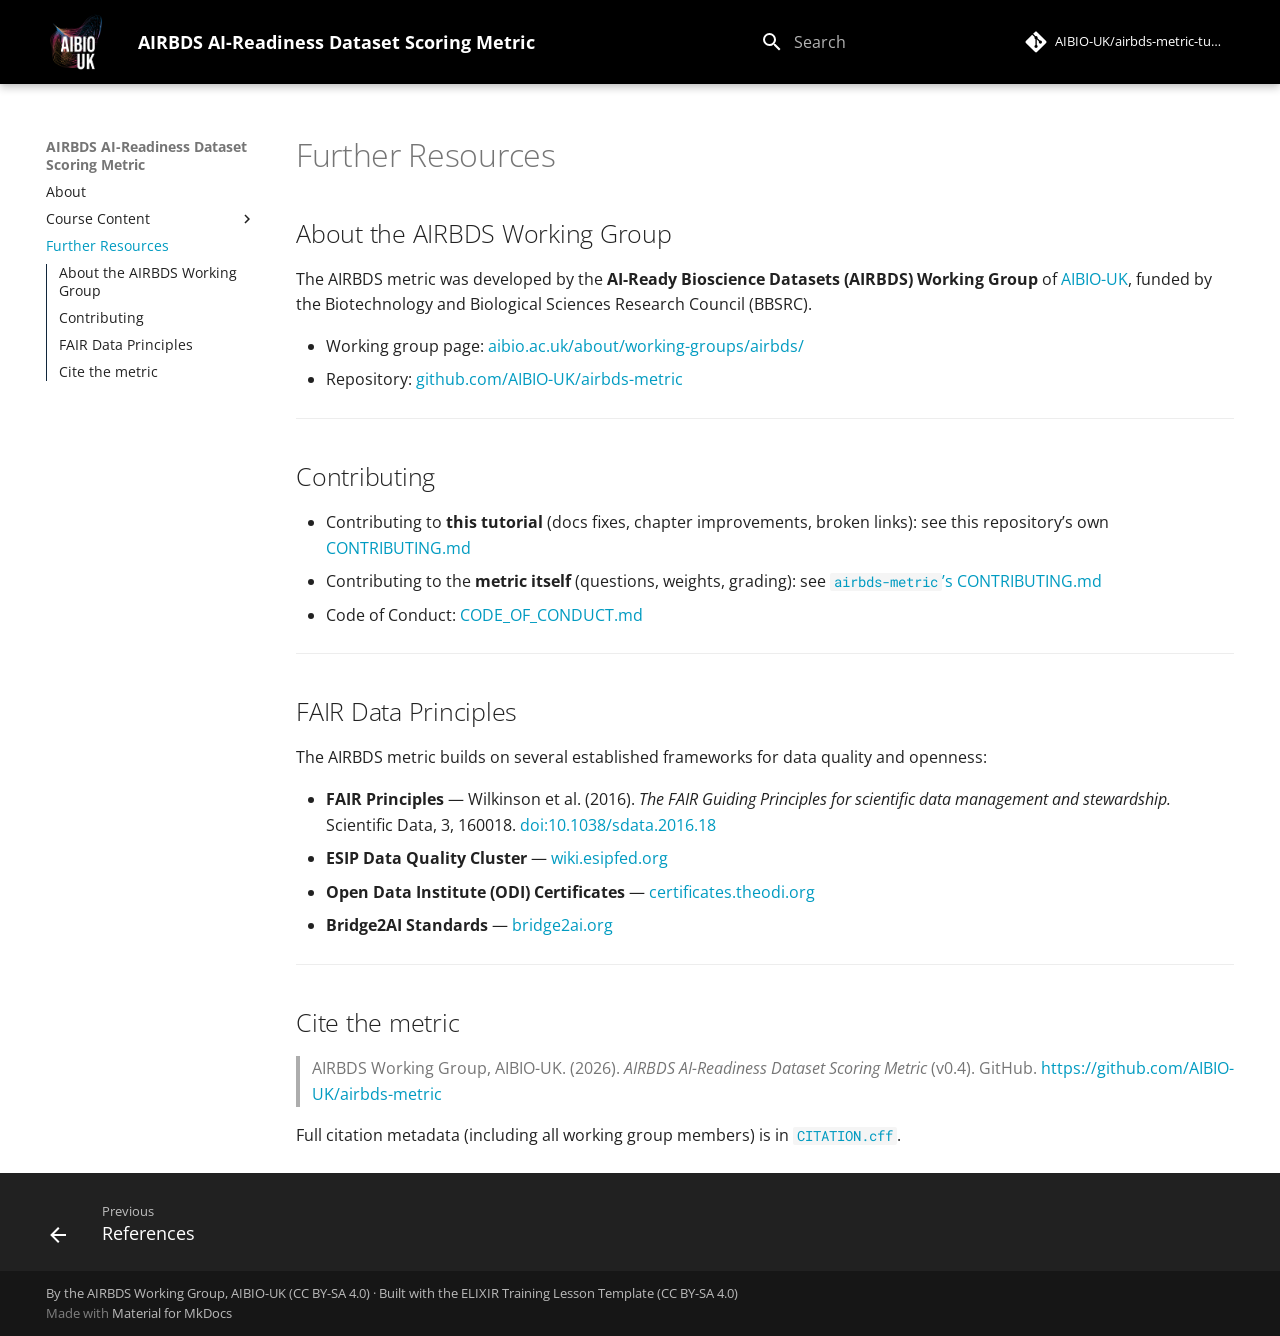
==== commit 16eaab61: "Deployed 7303f81 with MkDocs version: 1.6.1" ====
--- a/follow_up_training/index.html
+++ b/follow_up_training/index.html
@@ -19,7 +19,7 @@
       
       
       <link rel="icon" href="../assets/images/aibio-uk-logo.png">
-      <meta name="generator" content="mkdocs-1.6.1, mkdocs-material-9.7.6">
+      <meta name="generator" content="mkdocs-1.6.1, mkdocs-material-9.7.7">
     
     
       
@@ -27,7 +27,7 @@
       
     
     
-      <link rel="stylesheet" href="../assets/stylesheets/main.484c7ddc.min.css">
+      <link rel="stylesheet" href="../assets/stylesheets/main.ec1eaa64.min.css">
       
       
 
@@ -305,7 +305,7 @@
   <span class="md-ellipsis">
     
   
-    1. Getting Started — Choose Your Format
+    1. Getting Started — Choose Your Route
   
 
     
@@ -326,14 +326,14 @@
   
   
     <li class="md-nav__item">
-      <a href="../chapters/chapter_02_csv/" class="md-nav__link">
-        
-  
-  
-  <span class="md-ellipsis">
-    
-  
-    2. CSV Walkthrough (Beginner)
+      <a href="../chapters/chapter_02_google_sheet/" class="md-nav__link">
+        
+  
+  
+  <span class="md-ellipsis">
+    
+  
+    2. Google Sheet Walkthrough (Quick Assessment)
   
 
     
@@ -361,7 +361,7 @@
   <span class="md-ellipsis">
     
   
-    3. YAML Walkthrough (Intermediate)
+    3. YAML Walkthrough
   
 
     
@@ -488,10 +488,10 @@
 </li>
       
         <li class="md-nav__item">
-  <a href="#contributing-reviews" class="md-nav__link">
+  <a href="#contributing" class="md-nav__link">
     <span class="md-ellipsis">
       
-        Contributing reviews
+        Contributing
       
     </span>
   </a>
@@ -556,10 +556,10 @@
 <li>Repository: <a href="https://github.com/AIBIO-UK/airbds-metric">github.com/AIBIO-UK/airbds-metric</a></li>
 </ul>
 <hr>
-<h2 id="contributing-reviews">Contributing reviews</h2>
-<p>Dataset reviews submitted to the repository help build a public record of AI-readiness across the bioscience landscape. You are very welcome to contribute.</p>
+<h2 id="contributing">Contributing</h2>
 <ul>
-<li>Contribution guidelines: <a href="https://github.com/AIBIO-UK/airbds-metric/blob/main/CONTRIBUTING.md">CONTRIBUTING.md</a></li>
+<li>Contributing to <strong>this tutorial</strong> (docs fixes, chapter improvements, broken links): see this repository’s own <a href="https://github.com/AIBIO-UK/airbds-metric-tutorial/blob/main/CONTRIBUTING.md">CONTRIBUTING.md</a></li>
+<li>Contributing to the <strong>metric itself</strong> (questions, weights, grading): see <a href="https://github.com/AIBIO-UK/airbds-metric/blob/main/CONTRIBUTING.md"><code>airbds-metric</code>’s CONTRIBUTING.md</a></li>
 <li>Code of Conduct: <a href="https://github.com/AIBIO-UK/airbds-metric/blob/main/CODE_OF_CONDUCT.md">CODE_OF_CONDUCT.md</a></li>
 </ul>
 <hr>
@@ -574,7 +574,7 @@
 <hr>
 <h2 id="cite-the-metric">Cite the metric</h2>
 <blockquote>
-<p>AIRBDS Working Group, AIBIO-UK. (2025). <em>AIRBDS AI-Readiness Dataset Scoring Metric</em> (v0.3). GitHub. <a href="https://github.com/AIBIO-UK/airbds-metric">https://github.com/AIBIO-UK/airbds-metric</a></p>
+<p>AIRBDS Working Group, AIBIO-UK. (2026). <em>AIRBDS AI-Readiness Dataset Scoring Metric</em> (v0.4). GitHub. <a href="https://github.com/AIBIO-UK/airbds-metric">https://github.com/AIBIO-UK/airbds-metric</a></p>
 </blockquote>
 <p>Full citation metadata (including all working group members) is in <a href="https://github.com/AIBIO-UK/airbds-metric/blob/main/CITATION.cff"><code>CITATION.cff</code></a>.</p></div>
 
@@ -663,7 +663,7 @@
       <script id="__config" type="application/json">{"annotate": null, "base": "..", "features": ["navigation.top", "navigation.footer", "toc.integrate"], "search": "../assets/javascripts/workers/search.2c215733.min.js", "tags": null, "translations": {"clipboard.copied": "Copied to clipboard", "clipboard.copy": "Copy to clipboard", "search.result.more.one": "1 more on this page", "search.result.more.other": "# more on this page", "search.result.none": "No matching documents", "search.result.one": "1 matching document", "search.result.other": "# matching documents", "search.result.placeholder": "Type to start searching", "search.result.term.missing": "Missing", "select.version": "Select version"}, "version": null}</script>
     
     
-      <script src="../assets/javascripts/bundle.79ae519e.min.js"></script>
+      <script src="../assets/javascripts/bundle.d7400e89.min.js"></script>
       
     
   </body>
--- a/assets/stylesheets/main.ec1eaa64.min.css
+++ b/assets/stylesheets/main.ec1eaa64.min.css
@@ -0,0 +1 @@
+@charset "UTF-8";html{-webkit-text-size-adjust:none;-moz-text-size-adjust:none;text-size-adjust:none;box-sizing:border-box}*,:after,:before{box-sizing:inherit}@media (prefers-reduced-motion){*,:after,:before{transition:none!important}}body{margin:0}a,button,input,label{-webkit-tap-highlight-color:transparent}a{color:inherit;text-decoration:none}hr{border:0;box-sizing:initial;display:block;height:.05rem;overflow:visible;padding:0}small{font-size:80%}sub,sup{line-height:1em}img{border-style:none}table{border-collapse:initial;border-spacing:0}td,th{font-weight:400;vertical-align:top}button{background:#0000;border:0;font-family:inherit;font-size:inherit;margin:0;padding:0}input{border:0;outline:none}:root{--md-primary-fg-color:#4051b5;--md-primary-fg-color--light:#5d6cc0;--md-primary-fg-color--dark:#303fa1;--md-primary-bg-color:#fff;--md-primary-bg-color--light:#ffffffb3;--md-accent-fg-color:#526cfe;--md-accent-fg-color--transparent:#526cfe1a;--md-accent-bg-color:#fff;--md-accent-bg-color--light:#ffffffb3}[data-md-color-scheme=default]{color-scheme:light}[data-md-color-scheme=default] img[src$="#gh-dark-mode-only"],[data-md-color-scheme=default] img[src$="#only-dark"]{display:none}:root,[data-md-color-scheme=default]{--md-hue:225deg;--md-default-fg-color:#000000de;--md-default-fg-color--light:#0000008a;--md-default-fg-color--lighter:#00000052;--md-default-fg-color--lightest:#00000012;--md-default-bg-color:#fff;--md-default-bg-color--light:#ffffffb3;--md-default-bg-color--lighter:#ffffff4d;--md-default-bg-color--lightest:#ffffff1f;--md-code-fg-color:#36464e;--md-code-bg-color:#f5f5f5;--md-code-bg-color--light:#f5f5f5b3;--md-code-bg-color--lighter:#f5f5f54d;--md-code-hl-color:#4287ff;--md-code-hl-color--light:#4287ff1a;--md-code-hl-number-color:#d52a2a;--md-code-hl-special-color:#db1457;--md-code-hl-function-color:#a846b9;--md-code-hl-constant-color:#6e59d9;--md-code-hl-keyword-color:#3f6ec6;--md-code-hl-string-color:#1c7d4d;--md-code-hl-name-color:var(--md-code-fg-color);--md-code-hl-operator-color:var(--md-default-fg-color--light);--md-code-hl-punctuation-color:var(--md-default-fg-color--light);--md-code-hl-comment-color:var(--md-default-fg-color--light);--md-code-hl-generic-color:var(--md-default-fg-color--light);--md-code-hl-variable-color:var(--md-default-fg-color--light);--md-typeset-color:var(--md-default-fg-color);--md-typeset-a-color:var(--md-primary-fg-color);--md-typeset-del-color:#f5503d26;--md-typeset-ins-color:#0bd57026;--md-typeset-kbd-color:#fafafa;--md-typeset-kbd-accent-color:#fff;--md-typeset-kbd-border-color:#b8b8b8;--md-typeset-mark-color:#ffff0080;--md-typeset-table-color:#0000001f;--md-typeset-table-color--light:rgba(0,0,0,.035);--md-admonition-fg-color:var(--md-default-fg-color);--md-admonition-bg-color:var(--md-default-bg-color);--md-warning-fg-color:#000000de;--md-warning-bg-color:#ff9;--md-footer-fg-color:#fff;--md-footer-fg-color--light:#ffffffb3;--md-footer-fg-color--lighter:#ffffff73;--md-footer-bg-color:#000000de;--md-footer-bg-color--dark:#00000052;--md-shadow-z1:0 0.2rem 0.5rem #0000000d,0 0 0.05rem #0000001a;--md-shadow-z2:0 0.2rem 0.5rem #0000001a,0 0 0.05rem #00000040;--md-shadow-z3:0 0.2rem 0.5rem #0003,0 0 0.05rem #00000059}.md-icon svg{fill:currentcolor;display:block;height:1.2rem;width:1.2rem}body{-webkit-font-smoothing:antialiased;-moz-osx-font-smoothing:grayscale;--md-text-font-family:var(--md-text-font,_),-apple-system,BlinkMacSystemFont,Helvetica,Arial,sans-serif;--md-code-font-family:var(--md-code-font,_),SFMono-Regular,Consolas,Menlo,monospace}aside,body,input{font-feature-settings:"kern","liga";color:var(--md-typeset-color);font-family:var(--md-text-font-family)}code,kbd,pre{font-feature-settings:"kern";font-family:var(--md-code-font-family)}:root{--md-typeset-table-sort-icon:url('data:image/svg+xml;charset=utf-8,<svg xmlns="http://www.w3.org/2000/svg" viewBox="0 0 24 24"><path d="m18 21-4-4h3V7h-3l4-4 4 4h-3v10h3M2 19v-2h10v2M2 13v-2h7v2M2 7V5h4v2z"/></svg>');--md-typeset-table-sort-icon--asc:url('data:image/svg+xml;charset=utf-8,<svg xmlns="http://www.w3.org/2000/svg" viewBox="0 0 24 24"><path d="M19 17h3l-4 4-4-4h3V3h2M2 17h10v2H2M6 5v2H2V5m0 6h7v2H2z"/></svg>');--md-typeset-table-sort-icon--desc:url('data:image/svg+xml;charset=utf-8,<svg xmlns="http://www.w3.org/2000/svg" viewBox="0 0 24 24"><path d="M19 7h3l-4-4-4 4h3v14h2M2 17h10v2H2M6 5v2H2V5m0 6h7v2H2z"/></svg>')}.md-typeset{-webkit-print-color-adjust:exact;color-adjust:exact;font-size:.8rem;line-height:1.6;overflow-wrap:break-word}@media print{.md-typeset{font-size:.68rem}}.md-typeset blockquote,.md-typeset dl,.md-typeset figure,.md-typeset ol,.md-typeset pre,.md-typeset ul{margin-bottom:1em;margin-top:1em}.md-typeset h1{color:var(--md-default-fg-color--light);font-size:2em;line-height:1.3;margin:0 0 1.25em}.md-typeset h1,.md-typeset h2{font-weight:300;letter-spacing:-.01em}.md-typeset h2{font-size:1.5625em;line-height:1.4;margin:1.6em 0 .64em}.md-typeset h3{font-size:1.25em;font-weight:400;letter-spacing:-.01em;line-height:1.5;margin:1.6em 0 .8em}.md-typeset h2+h3{margin-top:.8em}.md-typeset h4{font-weight:700;letter-spacing:-.01em;margin:1em 0}.md-typeset h5,.md-typeset h6{color:var(--md-default-fg-color--light);font-size:.8em;font-weight:700;letter-spacing:-.01em;margin:1.25em 0}.md-typeset h5{text-transform:uppercase}.md-typeset h5 code{text-transform:none}.md-typeset hr{border-bottom:.05rem solid var(--md-default-fg-color--lightest);display:flow-root;margin:1.5em 0}.md-typeset a{color:var(--md-typeset-a-color);word-break:break-word}.md-typeset a,.md-typeset a:before{transition:color 125ms}.md-typeset a:focus,.md-typeset a:hover{color:var(--md-accent-fg-color)}.md-typeset a:focus code,.md-typeset a:hover code{background-color:var(--md-accent-fg-color--transparent);color:var(--md-accent-fg-color)}.md-typeset a code{color:var(--md-typeset-a-color)}.md-typeset a.focus-visible{outline-color:var(--md-accent-fg-color);outline-offset:.2rem}.md-typeset code,.md-typeset kbd,.md-typeset pre{color:var(--md-code-fg-color);direction:ltr;font-variant-ligatures:none;transition:background-color 125ms}@media print{.md-typeset code,.md-typeset kbd,.md-typeset pre{white-space:pre-wrap}}.md-typeset code{background-color:var(--md-code-bg-color);border-radius:.1rem;-webkit-box-decoration-break:clone;box-decoration-break:clone;font-size:.85em;padding:0 .2941176471em;transition:color 125ms,background-color 125ms;word-break:break-word}.md-typeset code:not(.focus-visible){-webkit-tap-highlight-color:transparent;outline:none}.md-typeset pre{display:flow-root;line-height:1.4;position:relative}.md-typeset pre>code{-webkit-box-decoration-break:slice;box-decoration-break:slice;box-shadow:none;display:block;margin:0;outline-color:var(--md-accent-fg-color);overflow:auto;padding:.7720588235em 1.1764705882em;scrollbar-color:var(--md-default-fg-color--lighter) #0000;scrollbar-width:thin;touch-action:auto;word-break:normal}.md-typeset pre>code:hover{scrollbar-color:var(--md-accent-fg-color) #0000}.md-typeset pre>code::-webkit-scrollbar{height:.2rem;width:.2rem}.md-typeset pre>code::-webkit-scrollbar-thumb{background-color:var(--md-default-fg-color--lighter)}.md-typeset pre>code::-webkit-scrollbar-thumb:hover{background-color:var(--md-accent-fg-color)}.md-typeset kbd{background-color:var(--md-typeset-kbd-color);border-radius:.1rem;box-shadow:0 .1rem 0 .05rem var(--md-typeset-kbd-border-color),0 .1rem 0 var(--md-typeset-kbd-border-color),0 -.1rem .2rem var(--md-typeset-kbd-accent-color) inset;color:var(--md-default-fg-color);display:inline-block;font-size:.75em;padding:0 .6666666667em;vertical-align:text-top;word-break:break-word}.md-typeset mark{background-color:var(--md-typeset-mark-color);-webkit-box-decoration-break:clone;box-decoration-break:clone;color:inherit;word-break:break-word}.md-typeset abbr{cursor:help;text-decoration:none}.md-typeset [data-preview],.md-typeset abbr{border-bottom:.05rem dotted var(--md-default-fg-color--light)}.md-typeset small{opacity:.75}[dir=ltr] .md-typeset sub,[dir=ltr] .md-typeset sup{margin-left:.078125em}[dir=rtl] .md-typeset sub,[dir=rtl] .md-typeset sup{margin-right:.078125em}[dir=ltr] .md-typeset blockquote{padding-left:.6rem}[dir=rtl] .md-typeset blockquote{padding-right:.6rem}[dir=ltr] .md-typeset blockquote{border-left:.2rem solid var(--md-default-fg-color--lighter)}[dir=rtl] .md-typeset blockquote{border-right:.2rem solid var(--md-default-fg-color--lighter)}.md-typeset blockquote{color:var(--md-default-fg-color--light);margin-left:0;margin-right:0}.md-typeset ul{list-style-type:disc}.md-typeset ul[type]{list-style-type:revert-layer}[dir=ltr] .md-typeset ol,[dir=ltr] .md-typeset ul{margin-left:.625em}[dir=rtl] .md-typeset ol,[dir=rtl] .md-typeset ul{margin-right:.625em}.md-typeset ol,.md-typeset ul{padding:0}.md-typeset ol:not([hidden]),.md-typeset ul:not([hidden]){display:flow-root}.md-typeset ol ol,.md-typeset ul ol{list-style-type:lower-alpha}.md-typeset ol ol ol,.md-typeset ul ol ol{list-style-type:lower-roman}.md-typeset ol ol ol ol,.md-typeset ul ol ol ol{list-style-type:upper-alpha}.md-typeset ol ol ol ol ol,.md-typeset ul ol ol ol ol{list-style-type:upper-roman}.md-typeset ol[type],.md-typeset ul[type]{list-style-type:revert-layer}[dir=ltr] .md-typeset ol li,[dir=ltr] .md-typeset ul li{margin-left:1.25em}[dir=rtl] .md-typeset ol li,[dir=rtl] .md-typeset ul li{margin-right:1.25em}.md-typeset ol li,.md-typeset ul li{margin-bottom:.5em}.md-typeset ol li blockquote,.md-typeset ol li p,.md-typeset ul li blockquote,.md-typeset ul li p{margin:.5em 0}.md-typeset ol li:last-child,.md-typeset ul li:last-child{margin-bottom:0}[dir=ltr] .md-typeset ol li ol,[dir=ltr] .md-typeset ol li ul,[dir=ltr] .md-typeset ul li ol,[dir=ltr] .md-typeset ul li ul{margin-left:.625em}[dir=rtl] .md-typeset ol li ol,[dir=rtl] .md-typeset ol li ul,[dir=rtl] .md-typeset ul li ol,[dir=rtl] .md-typeset ul li ul{margin-right:.625em}.md-typeset ol li ol,.md-typeset ol li ul,.md-typeset ul li ol,.md-typeset ul li ul{margin-bottom:.5em;margin-top:.5em}[dir=ltr] .md-typeset dd{margin-left:1.875em}[dir=rtl] .md-typeset dd{margin-right:1.875em}.md-typeset dd{margin-bottom:1.5em;margin-top:1em}.md-typeset img,.md-typeset svg,.md-typeset video{height:auto;max-width:100%}.md-typeset img[align=left]{margin:1em 1em 1em 0}.md-typeset img[align=right]{margin:1em 0 1em 1em}.md-typeset img[align]:only-child{margin-top:0}.md-typeset figure{display:flow-root;margin:1em auto;max-width:100%;text-align:center;width:fit-content}.md-typeset figure img{display:block;margin:0 auto}.md-typeset figcaption{font-style:italic;margin:1em auto;max-width:24rem}.md-typeset iframe{max-width:100%}.md-typeset table:not([class]){background-color:var(--md-default-bg-color);border:.05rem solid var(--md-typeset-table-color);border-radius:.1rem;display:inline-block;font-size:.64rem;max-width:100%;overflow:auto;touch-action:auto}@media print{.md-typeset table:not([class]){display:table}}.md-typeset table:not([class])+*{margin-top:1.5em}.md-typeset table:not([class]) td>:first-child,.md-typeset table:not([class]) th>:first-child{margin-top:0}.md-typeset table:not([class]) td>:last-child,.md-typeset table:not([class]) th>:last-child{margin-bottom:0}.md-typeset table:not([class]) td:not([align]),.md-typeset table:not([class]) th:not([align]){text-align:left}[dir=rtl] .md-typeset table:not([class]) td:not([align]),[dir=rtl] .md-typeset table:not([class]) th:not([align]){text-align:right}.md-typeset table:not([class]) th{font-weight:700;min-width:5rem;padding:.9375em 1.25em;vertical-align:top}.md-typeset table:not([class]) td{border-top:.05rem solid var(--md-typeset-table-color);padding:.9375em 1.25em;vertical-align:top}.md-typeset table:not([class]) tbody tr{transition:background-color 125ms}.md-typeset table:not([class]) tbody tr:hover{background-color:var(--md-typeset-table-color--light);box-shadow:0 .05rem 0 var(--md-default-bg-color) inset}.md-typeset table:not([class]) a{word-break:normal}.md-typeset table th[role=columnheader]{cursor:pointer}[dir=ltr] .md-typeset table th[role=columnheader]:after{margin-left:.5em}[dir=rtl] .md-typeset table th[role=columnheader]:after{margin-right:.5em}.md-typeset table th[role=columnheader]:after{content:"";display:inline-block;height:1.2em;-webkit-mask-image:var(--md-typeset-table-sort-icon);mask-image:var(--md-typeset-table-sort-icon);-webkit-mask-repeat:no-repeat;mask-repeat:no-repeat;-webkit-mask-size:contain;mask-size:contain;transition:background-color 125ms;vertical-align:text-bottom;width:1.2em}.md-typeset table th[role=columnheader]:hover:after{background-color:var(--md-default-fg-color--lighter)}.md-typeset table th[role=columnheader][aria-sort=ascending]:after{background-color:var(--md-default-fg-color--light);-webkit-mask-image:var(--md-typeset-table-sort-icon--asc);mask-image:var(--md-typeset-table-sort-icon--asc)}.md-typeset table th[role=columnheader][aria-sort=descending]:after{background-color:var(--md-default-fg-color--light);-webkit-mask-image:var(--md-typeset-table-sort-icon--desc);mask-image:var(--md-typeset-table-sort-icon--desc)}.md-typeset__scrollwrap{margin:1em -.8rem;overflow-x:auto;touch-action:auto}.md-typeset__table{display:inline-block;margin-bottom:.5em;padding:0 .8rem}@media print{.md-typeset__table{display:block}}html .md-typeset__table table{display:table;margin:0;overflow:hidden;width:100%}@media screen and (max-width:44.984375em){.md-content__inner>pre{margin:1em -.8rem}.md-content__inner>pre code{border-radius:0}}.md-typeset .md-author{border-radius:100%;display:block;flex-shrink:0;height:1.6rem;overflow:hidden;position:relative;transition:color 125ms,transform 125ms;width:1.6rem}.md-typeset .md-author img{display:block}.md-typeset .md-author--more{background:var(--md-default-fg-color--lightest);color:var(--md-default-fg-color--lighter);font-size:.6rem;font-weight:700;line-height:1.6rem;text-align:center}.md-typeset .md-author--long{height:2.4rem;width:2.4rem}.md-typeset a.md-author{transform:scale(1)}.md-typeset a.md-author img{border-radius:100%;filter:grayscale(100%) opacity(75%);transition:filter 125ms}.md-typeset a.md-author:focus,.md-typeset a.md-author:hover{transform:scale(1.1);z-index:1}.md-typeset a.md-author:focus img,.md-typeset a.md-author:hover img{filter:grayscale(0)}.md-banner{background-color:var(--md-footer-bg-color);color:var(--md-footer-fg-color);overflow:auto}@media print{.md-banner{display:none}}.md-banner--warning{background-color:var(--md-warning-bg-color);color:var(--md-warning-fg-color)}.md-banner__inner{font-size:.7rem;margin:.6rem auto;padding:0 .8rem}[dir=ltr] .md-banner__button{float:right}[dir=rtl] .md-banner__button{float:left}.md-banner__button{color:inherit;cursor:pointer;transition:opacity .25s}.no-js .md-banner__button{display:none}.md-banner__button:hover{opacity:.7}html{font-size:125%;height:100%;overflow-x:hidden}@media screen and (min-width:100em){html{font-size:137.5%}}@media screen and (min-width:125em){html{font-size:150%}}body{background-color:var(--md-default-bg-color);display:flex;flex-direction:column;font-size:.5rem;min-height:100%;position:relative;width:100%}@media print{body{display:block}}@media screen and (max-width:59.984375em){body[data-md-scrolllock]{position:fixed}}.md-grid{margin-left:auto;margin-right:auto;max-width:61rem}.md-container{display:flex;flex-direction:column;flex-grow:1}@media print{.md-container{display:block}}.md-main{flex-grow:1}.md-main__inner{display:flex;height:100%;margin-top:1.5rem}.md-ellipsis{overflow:hidden;text-overflow:ellipsis}.md-toggle{display:none}.md-option{height:0;opacity:0;position:absolute;width:0}.md-option:checked+label:not([hidden]){display:block}.md-option.focus-visible+label{outline-color:var(--md-accent-fg-color);outline-style:auto}.md-skip{background-color:var(--md-default-fg-color);border-radius:.1rem;color:var(--md-default-bg-color);font-size:.64rem;margin:.5rem;opacity:0;outline-color:var(--md-accent-fg-color);padding:.3rem .5rem;position:fixed;transform:translateY(.4rem);z-index:-1}.md-skip:focus{opacity:1;transform:translateY(0);transition:transform .25s cubic-bezier(.4,0,.2,1),opacity 175ms 75ms;z-index:10}@page{margin:25mm}:root{--md-clipboard-icon:url('data:image/svg+xml;charset=utf-8,<svg xmlns="http://www.w3.org/2000/svg" viewBox="0 0 24 24"><path d="M19 21H8V7h11m0-2H8a2 2 0 0 0-2 2v14a2 2 0 0 0 2 2h11a2 2 0 0 0 2-2V7a2 2 0 0 0-2-2m-3-4H4a2 2 0 0 0-2 2v14h2V3h12z"/></svg>')}.md-clipboard{border-radius:.1rem;color:var(--md-default-fg-color--lightest);cursor:pointer;height:1.5em;outline-color:var(--md-accent-fg-color);outline-offset:.1rem;transition:color .25s;width:1.5em;z-index:1}@media print{.md-clipboard{display:none}}.md-clipboard:not(.focus-visible){-webkit-tap-highlight-color:transparent;outline:none}:hover>.md-clipboard{color:var(--md-default-fg-color--light)}.md-clipboard:focus,.md-clipboard:hover{color:var(--md-accent-fg-color)}.md-clipboard:after{background-color:currentcolor;content:"";display:block;height:1.125em;margin:0 auto;-webkit-mask-image:var(--md-clipboard-icon);mask-image:var(--md-clipboard-icon);-webkit-mask-position:center;mask-position:center;-webkit-mask-repeat:no-repeat;mask-repeat:no-repeat;-webkit-mask-size:contain;mask-size:contain;width:1.125em}.md-clipboard--inline{cursor:pointer}.md-clipboard--inline code{transition:color .25s,background-color .25s}.md-clipboard--inline:focus code,.md-clipboard--inline:hover code{background-color:var(--md-accent-fg-color--transparent);color:var(--md-accent-fg-color)}:root{--md-code-select-icon:url('data:image/svg+xml;charset=utf-8,<svg xmlns="http://www.w3.org/2000/svg" viewBox="0 0 24 24"><path d="M19 19h-4v2h4c1.1 0 2-.9 2-2v-4h-2m0-12h-4v2h4v4h2V5c0-1.1-.9-2-2-2M5 5h4V3H5c-1.1 0-2 .9-2 2v4h2m0 6H3v4c0 1.1.9 2 2 2h4v-2H5zm2-4h2v2H7zm4 0h2v2h-2zm4 0h2v2h-2zM7 7h2v2H7zm4 0h2v2h-2zm4 0h2v2h-2zm-8 8h2v2H7zm4 0h2v2h-2zm4 0h2v2h-2z"/></svg>');--md-code-copy-icon:url('data:image/svg+xml;charset=utf-8,<svg xmlns="http://www.w3.org/2000/svg" viewBox="0 0 24 24"><path d="M19 21H8V7h11m0-2H8a2 2 0 0 0-2 2v14a2 2 0 0 0 2 2h11a2 2 0 0 0 2-2V7a2 2 0 0 0-2-2m-3-4H4a2 2 0 0 0-2 2v14h2V3h12z"/></svg>')}.md-typeset .md-code__content{display:grid}.md-code__nav{background-color:var(--md-code-bg-color--lighter);border-radius:.1rem;display:flex;gap:.2rem;padding:.2rem;position:absolute;right:.25em;top:.25em;transition:background-color .25s;z-index:1}:hover>.md-code__nav{background-color:var(--md-code-bg-color--light)}.md-code__button{color:var(--md-default-fg-color--lightest);cursor:pointer;display:block;height:1.5em;outline-color:var(--md-accent-fg-color);outline-offset:.1rem;transition:color .25s;width:1.5em}:hover>*>.md-code__button{color:var(--md-default-fg-color--light)}.md-code__button.focus-visible,.md-code__button:hover{color:var(--md-accent-fg-color)}.md-code__button--active{color:var(--md-default-fg-color)!important}.md-code__button:after{background-color:currentcolor;content:"";display:block;height:1.125em;margin:0 auto;-webkit-mask-position:center;mask-position:center;-webkit-mask-repeat:no-repeat;mask-repeat:no-repeat;-webkit-mask-size:contain;mask-size:contain;width:1.125em}.md-code__button[data-md-type=select]:after{-webkit-mask-image:var(--md-code-select-icon);mask-image:var(--md-code-select-icon)}.md-code__button[data-md-type=copy]:after{-webkit-mask-image:var(--md-code-copy-icon);mask-image:var(--md-code-copy-icon)}@keyframes consent{0%{opacity:0;transform:translateY(100%)}to{opacity:1;transform:translateY(0)}}@keyframes overlay{0%{opacity:0}to{opacity:1}}.md-consent__overlay{animation:overlay .25s both;-webkit-backdrop-filter:blur(.1rem);backdrop-filter:blur(.1rem);background-color:#0000008a;height:100%;opacity:1;position:fixed;top:0;width:100%;z-index:5}.md-consent__inner{animation:consent .5s cubic-bezier(.1,.7,.1,1) both;background-color:var(--md-default-bg-color);border:0;border-radius:.1rem;bottom:0;box-shadow:0 0 .2rem #0000001a,0 .2rem .4rem #0003;max-height:100%;overflow:auto;padding:0;position:fixed;width:100%;z-index:5}.md-consent__form{padding:.8rem}.md-consent__settings{display:none;margin:1em 0}input:checked+.md-consent__settings{display:block}.md-consent__controls{margin-bottom:.8rem}.md-typeset .md-consent__controls .md-button{display:inline}@media screen and (max-width:44.984375em){.md-typeset .md-consent__controls .md-button{display:block;margin-top:.4rem;text-align:center;width:100%}}.md-consent label{cursor:pointer}.md-content{flex-grow:1;min-width:0}.md-content__inner{margin:0 .8rem 1.2rem;padding-top:.6rem}@media screen and (min-width:76.25em){[dir=ltr] .md-sidebar--primary:not([hidden])~.md-content>.md-content__inner{margin-left:1.2rem}[dir=ltr] .md-sidebar--secondary:not([hidden])~.md-content>.md-content__inner,[dir=rtl] .md-sidebar--primary:not([hidden])~.md-content>.md-content__inner{margin-right:1.2rem}[dir=rtl] .md-sidebar--secondary:not([hidden])~.md-content>.md-content__inner{margin-left:1.2rem}}.md-content__inner:before{content:"";display:block;height:.4rem}.md-content__inner>:last-child{margin-bottom:0}[dir=ltr] .md-content__button{float:right}[dir=rtl] .md-content__button{float:left}[dir=ltr] .md-content__button{margin-left:.4rem}[dir=rtl] .md-content__button{margin-right:.4rem}.md-content__button{margin:.4rem 0;padding:0}@media print{.md-content__button{display:none}}.md-typeset .md-content__button{color:var(--md-default-fg-color--lighter)}.md-content__button svg{display:inline;vertical-align:top}[dir=rtl] .md-content__button svg{transform:scaleX(-1)}[dir=ltr] .md-dialog{right:.8rem}[dir=rtl] .md-dialog{left:.8rem}.md-dialog{background-color:var(--md-default-fg-color);border-radius:.1rem;bottom:.8rem;box-shadow:var(--md-shadow-z3);min-width:11.1rem;opacity:0;padding:.4rem .6rem;pointer-events:none;position:fixed;transform:translateY(100%);transition:transform 0ms .4s,opacity .4s;z-index:4}@media print{.md-dialog{display:none}}.md-dialog--active{opacity:1;pointer-events:auto;transform:translateY(0);transition:transform .4s cubic-bezier(.075,.85,.175,1),opacity .4s}.md-dialog__inner{color:var(--md-default-bg-color);font-size:.7rem}.md-feedback{margin:2em 0 1em;text-align:center}.md-feedback fieldset{border:none;margin:0;padding:0}.md-feedback__title{font-weight:700;margin:1em auto}.md-feedback__inner{position:relative}.md-feedback__list{display:flex;flex-wrap:wrap;place-content:baseline center;position:relative}.md-feedback__list:hover .md-icon:not(:disabled){color:var(--md-default-fg-color--lighter)}:disabled .md-feedback__list{min-height:1.8rem}.md-feedback__icon{color:var(--md-default-fg-color--light);cursor:pointer;flex-shrink:0;margin:0 .1rem;transition:color 125ms}.md-feedback__icon:not(:disabled).md-icon:hover{color:var(--md-accent-fg-color)}.md-feedback__icon:disabled{color:var(--md-default-fg-color--lightest);pointer-events:none}.md-feedback__note{opacity:0;position:relative;transform:translateY(.4rem);transition:transform .4s cubic-bezier(.1,.7,.1,1),opacity .15s}.md-feedback__note>*{margin:0 auto;max-width:16rem}:disabled .md-feedback__note{opacity:1;transform:translateY(0)}@media print{.md-feedback{display:none}}.md-footer{background-color:var(--md-footer-bg-color);color:var(--md-footer-fg-color)}@media print{.md-footer{display:none}}.md-footer__inner{justify-content:space-between;overflow:auto;padding:.2rem}.md-footer__inner:not([hidden]){display:flex}.md-footer__link{align-items:end;display:flex;flex-grow:0.01;margin-bottom:.4rem;margin-top:1rem;max-width:100%;outline-color:var(--md-accent-fg-color);overflow:hidden;transition:opacity .25s}.md-footer__link:focus,.md-footer__link:hover{opacity:.7}[dir=rtl] .md-footer__link svg{transform:scaleX(-1)}@media screen and (max-width:44.984375em){.md-footer__link--prev{flex-shrink:0}.md-footer__link--prev .md-footer__title{display:none}}[dir=ltr] .md-footer__link--next{margin-left:auto}[dir=rtl] .md-footer__link--next{margin-right:auto}.md-footer__link--next{text-align:right}[dir=rtl] .md-footer__link--next{text-align:left}.md-footer__title{flex-grow:1;font-size:.9rem;margin-bottom:.7rem;max-width:calc(100% - 2.4rem);padding:0 1rem;white-space:nowrap}.md-footer__button{margin:.2rem;padding:.4rem}.md-footer__direction{font-size:.64rem;opacity:.7}.md-footer-meta{background-color:var(--md-footer-bg-color--dark)}.md-footer-meta__inner{display:flex;flex-wrap:wrap;justify-content:space-between;padding:.2rem}html .md-footer-meta.md-typeset a{color:var(--md-footer-fg-color--light)}html .md-footer-meta.md-typeset a:focus,html .md-footer-meta.md-typeset a:hover{color:var(--md-footer-fg-color)}.md-copyright{color:var(--md-footer-fg-color--lighter);font-size:.64rem;margin:auto .6rem;padding:.4rem 0;width:100%}@media screen and (min-width:45em){.md-copyright{width:auto}}.md-copyright__highlight{color:var(--md-footer-fg-color--light)}.md-social{display:inline-flex;gap:.2rem;margin:0 .4rem;padding:.2rem 0 .6rem}@media screen and (min-width:45em){.md-social{padding:.6rem 0}}.md-social__link{display:inline-block;height:1.6rem;text-align:center;width:1.6rem}.md-social__link:before{line-height:1.9}.md-social__link svg{fill:currentcolor;max-height:.8rem;vertical-align:-25%}.md-typeset .md-button{border:.1rem solid;border-radius:.1rem;color:var(--md-primary-fg-color);cursor:pointer;display:inline-block;font-weight:700;padding:.625em 2em;transition:color 125ms,background-color 125ms,border-color 125ms}.md-typeset .md-button--primary{background-color:var(--md-primary-fg-color);border-color:var(--md-primary-fg-color);color:var(--md-primary-bg-color)}.md-typeset .md-button:focus,.md-typeset .md-button:hover{background-color:var(--md-accent-fg-color);border-color:var(--md-accent-fg-color);color:var(--md-accent-bg-color)}[dir=ltr] .md-typeset .md-input{border-top-left-radius:.1rem}[dir=ltr] .md-typeset .md-input,[dir=rtl] .md-typeset .md-input{border-top-right-radius:.1rem}[dir=rtl] .md-typeset .md-input{border-top-left-radius:.1rem}.md-typeset .md-input{border-bottom:.1rem solid var(--md-default-fg-color--lighter);box-shadow:var(--md-shadow-z1);font-size:.8rem;height:1.8rem;padding:0 .6rem;transition:border .25s,box-shadow .25s}.md-typeset .md-input:focus,.md-typeset .md-input:hover{border-bottom-color:var(--md-accent-fg-color);box-shadow:var(--md-shadow-z2)}.md-typeset .md-input--stretch{width:100%}.md-header{background-color:var(--md-primary-fg-color);box-shadow:0 0 .2rem #0000,0 .2rem .4rem #0000;color:var(--md-primary-bg-color);display:block;left:0;position:sticky;right:0;top:0;z-index:4}@media print{.md-header{display:none}}.md-header[hidden]{transform:translateY(-100%);transition:transform .25s cubic-bezier(.8,0,.6,1),box-shadow .25s}.md-header--shadow{box-shadow:0 0 .2rem #0000001a,0 .2rem .4rem #0003;transition:transform .25s cubic-bezier(.1,.7,.1,1),box-shadow .25s}.md-header__inner{align-items:center;display:flex;padding:0 .2rem}.md-header__button{color:currentcolor;cursor:pointer;margin:.2rem;outline-color:var(--md-accent-fg-color);padding:.4rem;position:relative;transition:opacity .25s;vertical-align:middle;z-index:1}.md-header__button:hover{opacity:.7}.md-header__button:not([hidden]){display:inline-block}.md-header__button:not(.focus-visible){-webkit-tap-highlight-color:transparent;outline:none}.md-header__button.md-logo{margin:.2rem;padding:.4rem}@media screen and (max-width:76.234375em){.md-header__button.md-logo{display:none}}.md-header__button.md-logo img,.md-header__button.md-logo svg{fill:currentcolor;display:block;height:1.2rem;width:auto}@media screen and (min-width:60em){.md-header__button[for=__search]{display:none}}.no-js .md-header__button[for=__search]{display:none}[dir=rtl] .md-header__button[for=__search] svg{transform:scaleX(-1)}@media screen and (min-width:76.25em){.md-header__button[for=__drawer]{display:none}}.md-header__topic{display:flex;max-width:100%;position:absolute;transition:transform .4s cubic-bezier(.1,.7,.1,1),opacity .15s;white-space:nowrap}.md-header__topic+.md-header__topic{opacity:0;pointer-events:none;transform:translateX(1.25rem);transition:transform .4s cubic-bezier(1,.7,.1,.1),opacity .15s;z-index:-1}[dir=rtl] .md-header__topic+.md-header__topic{transform:translateX(-1.25rem)}.md-header__topic:first-child{font-weight:700}[dir=ltr] .md-header__title{margin-left:1rem;margin-right:.4rem}[dir=rtl] .md-header__title{margin-left:.4rem;margin-right:1rem}.md-header__title{flex-grow:1;font-size:.9rem;height:2.4rem;line-height:2.4rem}.md-header__title--active .md-header__topic{opacity:0;pointer-events:none;transform:translateX(-1.25rem);transition:transform .4s cubic-bezier(1,.7,.1,.1),opacity .15s;z-index:-1}[dir=rtl] .md-header__title--active .md-header__topic{transform:translateX(1.25rem)}.md-header__title--active .md-header__topic+.md-header__topic{opacity:1;pointer-events:auto;transform:translateX(0);transition:transform .4s cubic-bezier(.1,.7,.1,1),opacity .15s;z-index:0}.md-header__title>.md-header__ellipsis{height:100%;position:relative;width:100%}.md-header__option{display:flex;flex-shrink:0;max-width:100%;transition:max-width 0ms .25s,opacity .25s .25s;white-space:nowrap}[data-md-toggle=search]:checked~.md-header .md-header__option{max-width:0;opacity:0;transition:max-width 0ms,opacity 0ms}.md-header__option>input{bottom:0}.md-header__source{display:none}@media screen and (min-width:60em){[dir=ltr] .md-header__source{margin-left:1rem}[dir=rtl] .md-header__source{margin-right:1rem}.md-header__source{display:block;max-width:11.7rem;width:11.7rem}}@media screen and (min-width:76.25em){[dir=ltr] .md-header__source{margin-left:1.4rem}[dir=rtl] .md-header__source{margin-right:1.4rem}}.md-meta{color:var(--md-default-fg-color--light);font-size:.7rem;line-height:1.3}.md-meta__list{display:inline-flex;flex-wrap:wrap;list-style:none;margin:0;padding:0}.md-meta__item:not(:last-child):after{content:"·";margin-left:.2rem;margin-right:.2rem}.md-meta__link{color:var(--md-typeset-a-color)}.md-meta__link:focus,.md-meta__link:hover{color:var(--md-accent-fg-color)}.md-draft{background-color:#ff1744;border-radius:.125em;color:#fff;display:inline-block;font-weight:700;padding-left:.5714285714em;padding-right:.5714285714em}:root{--md-nav-icon--prev:url('data:image/svg+xml;charset=utf-8,<svg xmlns="http://www.w3.org/2000/svg" viewBox="0 0 24 24"><path d="M20 11v2H8l5.5 5.5-1.42 1.42L4.16 12l7.92-7.92L13.5 5.5 8 11z"/></svg>');--md-nav-icon--next:url('data:image/svg+xml;charset=utf-8,<svg xmlns="http://www.w3.org/2000/svg" viewBox="0 0 24 24"><path d="M8.59 16.58 13.17 12 8.59 7.41 10 6l6 6-6 6z"/></svg>');--md-toc-icon:url('data:image/svg+xml;charset=utf-8,<svg xmlns="http://www.w3.org/2000/svg" viewBox="0 0 24 24"><path d="M3 9h14V7H3zm0 4h14v-2H3zm0 4h14v-2H3zm16 0h2v-2h-2zm0-10v2h2V7zm0 6h2v-2h-2z"/></svg>')}.md-nav{font-size:.7rem;line-height:1.3}.md-nav__title{color:var(--md-default-fg-color--light);display:block;font-weight:700;overflow:hidden;padding:0 .6rem;text-overflow:ellipsis}.md-nav__title .md-nav__button{display:none}.md-nav__title .md-nav__button img{height:100%;width:auto}.md-nav__title .md-nav__button.md-logo img,.md-nav__title .md-nav__button.md-logo svg{fill:currentcolor;display:block;height:2.4rem;max-width:100%;object-fit:contain;width:auto}.md-nav__list{list-style:none;margin:0;padding:0}.md-nav__link{align-items:flex-start;display:flex;gap:.4rem;margin-top:.625em;scroll-snap-align:start;transition:color 125ms}.md-nav__link--passed,.md-nav__link--passed code{color:var(--md-default-fg-color--light)}.md-nav__item .md-nav__link--active,.md-nav__item .md-nav__link--active code{color:var(--md-typeset-a-color)}.md-nav__link .md-ellipsis{position:relative}.md-nav__link .md-ellipsis code{word-break:normal}[dir=ltr] .md-nav__link .md-icon:last-child{margin-left:auto}[dir=rtl] .md-nav__link .md-icon:last-child{margin-right:auto}.md-nav__link .md-typeset{font-size:.7rem;line-height:1.3}.md-nav__link svg{fill:currentcolor;flex-shrink:0;height:1.3em;position:relative}.md-nav__link[for]:focus,.md-nav__link[for]:hover,.md-nav__link[href]:focus,.md-nav__link[href]:hover{color:var(--md-accent-fg-color);cursor:pointer}.md-nav__link[for]:focus code,.md-nav__link[for]:hover code,.md-nav__link[href]:focus code,.md-nav__link[href]:hover code{background-color:var(--md-accent-fg-color--transparent);color:var(--md-accent-fg-color)}.md-nav__link.focus-visible{outline-color:var(--md-accent-fg-color);outline-offset:.2rem}.md-nav--primary .md-nav__link[for=__toc]{display:none}.md-nav--primary .md-nav__link[for=__toc] .md-icon:after{background-color:currentcolor;display:block;height:100%;-webkit-mask-image:var(--md-toc-icon);mask-image:var(--md-toc-icon);width:100%}.md-nav--primary .md-nav__link[for=__toc]~.md-nav{display:none}.md-nav__container>.md-nav__link{margin-top:0}.md-nav__container>.md-nav__link:first-child{flex-grow:1;min-width:0}.md-nav__icon{flex-shrink:0}.md-nav__source{display:none}@media screen and (max-width:76.234375em){.md-nav--primary,.md-nav--primary .md-nav{background-color:var(--md-default-bg-color);display:flex;flex-direction:column;height:100%;left:0;position:absolute;right:0;top:0;z-index:1}.md-nav--primary .md-nav__item,.md-nav--primary .md-nav__title{font-size:.8rem;line-height:1.5}.md-nav--primary .md-nav__title{background-color:var(--md-default-fg-color--lightest);color:var(--md-default-fg-color--light);cursor:pointer;height:5.6rem;line-height:2.4rem;padding:3rem .8rem .2rem;position:relative;white-space:nowrap}[dir=ltr] .md-nav--primary .md-nav__title .md-nav__icon{left:.4rem}[dir=rtl] .md-nav--primary .md-nav__title .md-nav__icon{right:.4rem}.md-nav--primary .md-nav__title .md-nav__icon{display:block;height:1.2rem;margin:.2rem;position:absolute;top:.4rem;width:1.2rem}.md-nav--primary .md-nav__title .md-nav__icon:after{background-color:currentcolor;content:"";display:block;height:100%;-webkit-mask-image:var(--md-nav-icon--prev);mask-image:var(--md-nav-icon--prev);-webkit-mask-position:center;mask-position:center;-webkit-mask-repeat:no-repeat;mask-repeat:no-repeat;-webkit-mask-size:contain;mask-size:contain;width:100%}.md-nav--primary .md-nav__title~.md-nav__list{background-color:var(--md-default-bg-color);box-shadow:0 .05rem 0 var(--md-default-fg-color--lightest) inset;overflow-y:auto;scroll-snap-type:y mandatory;touch-action:pan-y}.md-nav--primary .md-nav__title~.md-nav__list>:first-child{border-top:0}.md-nav--primary .md-nav__title[for=__drawer]{background-color:var(--md-primary-fg-color);color:var(--md-primary-bg-color);font-weight:700}.md-nav--primary .md-nav__title .md-logo{display:block;left:.2rem;margin:.2rem;padding:.4rem;position:absolute;right:.2rem;top:.2rem}.md-nav--primary .md-nav__list{flex:1}.md-nav--primary .md-nav__item{border-top:.05rem solid var(--md-default-fg-color--lightest)}.md-nav--primary .md-nav__item--active>.md-nav__link{color:var(--md-typeset-a-color)}.md-nav--primary .md-nav__item--active>.md-nav__link:focus,.md-nav--primary .md-nav__item--active>.md-nav__link:hover{color:var(--md-accent-fg-color)}.md-nav--primary .md-nav__link{margin-top:0;padding:.6rem .8rem}.md-nav--primary .md-nav__link svg{margin-top:.1em}.md-nav--primary .md-nav__link>.md-nav__link{padding:0}[dir=ltr] .md-nav--primary .md-nav__link .md-nav__icon{margin-right:-.2rem}[dir=rtl] .md-nav--primary .md-nav__link .md-nav__icon{margin-left:-.2rem}.md-nav--primary .md-nav__link .md-nav__icon{font-size:1.2rem;height:1.2rem;width:1.2rem}.md-nav--primary .md-nav__link .md-nav__icon:after{background-color:currentcolor;content:"";display:block;height:100%;-webkit-mask-image:var(--md-nav-icon--next);mask-image:var(--md-nav-icon--next);-webkit-mask-position:center;mask-position:center;-webkit-mask-repeat:no-repeat;mask-repeat:no-repeat;-webkit-mask-size:contain;mask-size:contain;width:100%}[dir=rtl] .md-nav--primary .md-nav__icon:after{transform:scale(-1)}.md-nav--primary .md-nav--secondary .md-nav{background-color:initial;position:static}[dir=ltr] .md-nav--primary .md-nav--secondary .md-nav .md-nav__link{padding-left:1.4rem}[dir=rtl] .md-nav--primary .md-nav--secondary .md-nav .md-nav__link{padding-right:1.4rem}[dir=ltr] .md-nav--primary .md-nav--secondary .md-nav .md-nav .md-nav__link{padding-left:2rem}[dir=rtl] .md-nav--primary .md-nav--secondary .md-nav .md-nav .md-nav__link{padding-right:2rem}[dir=ltr] .md-nav--primary .md-nav--secondary .md-nav .md-nav .md-nav .md-nav__link{padding-left:2.6rem}[dir=rtl] .md-nav--primary .md-nav--secondary .md-nav .md-nav .md-nav .md-nav__link{padding-right:2.6rem}[dir=ltr] .md-nav--primary .md-nav--secondary .md-nav .md-nav .md-nav .md-nav .md-nav__link{padding-left:3.2rem}[dir=rtl] .md-nav--primary .md-nav--secondary .md-nav .md-nav .md-nav .md-nav .md-nav__link{padding-right:3.2rem}.md-nav--secondary{background-color:initial}.md-nav__toggle~.md-nav{display:flex;opacity:0;transform:translateX(100%);transition:transform .25s cubic-bezier(.8,0,.6,1),opacity 125ms 50ms}[dir=rtl] .md-nav__toggle~.md-nav{transform:translateX(-100%)}.md-nav__toggle:checked~.md-nav{opacity:1;transform:translateX(0);transition:transform .25s cubic-bezier(.4,0,.2,1),opacity 125ms 125ms}.md-nav__toggle:checked~.md-nav>.md-nav__list{backface-visibility:hidden}}@media screen and (max-width:59.984375em){.md-nav--primary .md-nav__link[for=__toc]{display:flex}.md-nav--primary .md-nav__link[for=__toc] .md-icon:after{content:""}.md-nav--primary .md-nav__link[for=__toc]+.md-nav__link{display:none}.md-nav--primary .md-nav__link[for=__toc]~.md-nav{display:flex}.md-nav__source{background-color:var(--md-primary-fg-color--dark);color:var(--md-primary-bg-color);display:block;padding:0 .2rem}}@media screen and (min-width:60em) and (max-width:76.234375em){.md-nav--integrated .md-nav__link[for=__toc]{display:flex}.md-nav--integrated .md-nav__link[for=__toc] .md-icon:after{content:""}.md-nav--integrated .md-nav__link[for=__toc]+.md-nav__link{display:none}.md-nav--integrated .md-nav__link[for=__toc]~.md-nav{display:flex}}@media screen and (min-width:60em){.md-nav{margin-bottom:-.4rem}.md-nav--secondary .md-nav__title{background:var(--md-default-bg-color);box-shadow:0 0 .4rem .4rem var(--md-default-bg-color);position:sticky;top:0;z-index:1}.md-nav--secondary .md-nav__title[for=__toc]{scroll-snap-align:start}.md-nav--secondary .md-nav__title .md-nav__icon{display:none}[dir=ltr] .md-nav--secondary .md-nav__list{padding-left:.6rem}[dir=rtl] .md-nav--secondary .md-nav__list{padding-right:.6rem}.md-nav--secondary .md-nav__list{padding-bottom:.4rem}[dir=ltr] .md-nav--secondary .md-nav__item>.md-nav__link{margin-right:.4rem}[dir=rtl] .md-nav--secondary .md-nav__item>.md-nav__link{margin-left:.4rem}}@media screen and (min-width:76.25em){.md-nav{margin-bottom:-.4rem;transition:max-height .25s cubic-bezier(.86,0,.07,1)}.md-nav--primary .md-nav__title{background:var(--md-default-bg-color);box-shadow:0 0 .4rem .4rem var(--md-default-bg-color);position:sticky;top:0;z-index:1}.md-nav--primary .md-nav__title[for=__drawer]{scroll-snap-align:start}.md-nav--primary .md-nav__title .md-nav__icon{display:none}[dir=ltr] .md-nav--primary .md-nav__list{padding-left:.6rem}[dir=rtl] .md-nav--primary .md-nav__list{padding-right:.6rem}.md-nav--primary .md-nav__list{padding-bottom:.4rem}[dir=ltr] .md-nav--primary .md-nav__item>.md-nav__link{margin-right:.4rem}[dir=rtl] .md-nav--primary .md-nav__item>.md-nav__link{margin-left:.4rem}.md-nav__toggle~.md-nav{display:grid;grid-template-rows:minmax(.4rem,0fr);opacity:0;transition:grid-template-rows .25s cubic-bezier(.86,0,.07,1),opacity .25s,visibility 0ms .25s;visibility:collapse}.md-nav__toggle~.md-nav>.md-nav__list{overflow:hidden}.md-nav__toggle.md-toggle--indeterminate~.md-nav,.md-nav__toggle:checked~.md-nav{grid-template-rows:minmax(.4rem,1fr);opacity:1;transition:grid-template-rows .25s cubic-bezier(.86,0,.07,1),opacity .15s .1s,visibility 0ms;visibility:visible}.md-nav__toggle.md-toggle--indeterminate~.md-nav{transition:none}.md-nav__item--nested>.md-nav>.md-nav__title{display:none}.md-nav__item--section{display:block;margin:1.25em 0}.md-nav__item--section:last-child{margin-bottom:0}.md-nav__item--section>.md-nav__link{font-weight:700}.md-nav__item--section>.md-nav__link[for]{color:var(--md-default-fg-color--light)}.md-nav__item--section>.md-nav__link:not(.md-nav__container){pointer-events:none}.md-nav__item--section>.md-nav__link .md-icon,.md-nav__item--section>.md-nav__link>[for]{display:none}[dir=ltr] .md-nav__item--section>.md-nav{margin-left:-.6rem}[dir=rtl] .md-nav__item--section>.md-nav{margin-right:-.6rem}.md-nav__item--section>.md-nav{display:block;opacity:1;visibility:visible}.md-nav__item--section>.md-nav>.md-nav__list>.md-nav__item{padding:0}.md-nav__icon{border-radius:100%;height:.9rem;transition:background-color .25s;width:.9rem}.md-nav__icon:hover{background-color:var(--md-accent-fg-color--transparent)}.md-nav__icon:after{background-color:currentcolor;border-radius:100%;content:"";display:inline-block;height:100%;-webkit-mask-image:var(--md-nav-icon--next);mask-image:var(--md-nav-icon--next);-webkit-mask-position:center;mask-position:center;-webkit-mask-repeat:no-repeat;mask-repeat:no-repeat;-webkit-mask-size:contain;mask-size:contain;transition:transform .25s;vertical-align:-.1rem;width:100%}[dir=rtl] .md-nav__icon:after{transform:rotate(180deg)}.md-nav__item--nested .md-nav__toggle:checked~.md-nav__link .md-nav__icon:after,.md-nav__item--nested .md-toggle--indeterminate~.md-nav__link .md-nav__icon:after{transform:rotate(90deg)}.md-nav--lifted>.md-nav__list>.md-nav__item,.md-nav--lifted>.md-nav__title{display:none}.md-nav--lifted>.md-nav__list>.md-nav__item--active{display:block}.md-nav--lifted>.md-nav__list>.md-nav__item--active>.md-nav__link{background:var(--md-default-bg-color);box-shadow:0 0 .4rem .4rem var(--md-default-bg-color);margin-top:0;position:sticky;top:0;z-index:1}.md-nav--lifted>.md-nav__list>.md-nav__item--active>.md-nav__link:not(.md-nav__container){pointer-events:none}.md-nav--lifted>.md-nav__list>.md-nav__item--active.md-nav__item--section{margin:0}[dir=ltr] .md-nav--lifted>.md-nav__list>.md-nav__item>.md-nav:not(.md-nav--secondary){margin-left:-.6rem}[dir=rtl] .md-nav--lifted>.md-nav__list>.md-nav__item>.md-nav:not(.md-nav--secondary){margin-right:-.6rem}.md-nav--lifted>.md-nav__list>.md-nav__item>[for]{color:var(--md-default-fg-color--light)}.md-nav--lifted .md-nav[data-md-level="1"]{grid-template-rows:minmax(.4rem,1fr);opacity:1;visibility:visible}[dir=ltr] .md-nav--integrated>.md-nav__list>.md-nav__item--active .md-nav--secondary{border-left:.05rem solid var(--md-primary-fg-color)}[dir=rtl] .md-nav--integrated>.md-nav__list>.md-nav__item--active .md-nav--secondary{border-right:.05rem solid var(--md-primary-fg-color)}.md-nav--integrated>.md-nav__list>.md-nav__item--active .md-nav--secondary{display:block;margin-bottom:1.25em;opacity:1;visibility:visible}.md-nav--integrated>.md-nav__list>.md-nav__item--active .md-nav--secondary>.md-nav__list{overflow:visible;padding-bottom:0}.md-nav--integrated>.md-nav__list>.md-nav__item--active .md-nav--secondary>.md-nav__title{display:none}}.md-pagination{font-size:.8rem;font-weight:700;gap:.4rem}.md-pagination,.md-pagination>*{align-items:center;display:flex;justify-content:center}.md-pagination>*{border-radius:.2rem;height:1.8rem;min-width:1.8rem;text-align:center}.md-pagination__current{background-color:var(--md-default-fg-color--lightest);color:var(--md-default-fg-color--light)}.md-pagination__link{transition:color 125ms,background-color 125ms}.md-pagination__link:focus,.md-pagination__link:hover{background-color:var(--md-accent-fg-color--transparent);color:var(--md-accent-fg-color)}.md-pagination__link:focus svg,.md-pagination__link:hover svg{color:var(--md-accent-fg-color)}.md-pagination__link.focus-visible{outline-color:var(--md-accent-fg-color);outline-offset:.2rem}.md-pagination__link svg{fill:currentcolor;color:var(--md-default-fg-color--lighter);display:block;max-height:100%;width:1.2rem}:root{--md-path-icon:url('data:image/svg+xml;charset=utf-8,<svg xmlns="http://www.w3.org/2000/svg" viewBox="0 0 24 24"><path d="M8.59 16.58 13.17 12 8.59 7.41 10 6l6 6-6 6z"/></svg>')}.md-path{font-size:.7rem;margin:0 .8rem;overflow:auto;padding-top:1.2rem}.md-path:not([hidden]){display:block}@media screen and (min-width:76.25em){.md-path{margin:0 1.2rem}}.md-path__list{align-items:center;display:flex;gap:.2rem;list-style:none;margin:0;padding:0}.md-path__item:not(:first-child){display:inline-flex;gap:.2rem;white-space:nowrap}.md-path__item:not(:first-child):before{background-color:var(--md-default-fg-color--lighter);content:"";display:inline;height:.8rem;-webkit-mask-image:var(--md-path-icon);mask-image:var(--md-path-icon);width:.8rem}.md-path__link{align-items:center;color:var(--md-default-fg-color--light);display:flex}.md-path__link:focus,.md-path__link:hover{color:var(--md-accent-fg-color)}:root{--md-post-pin-icon:url('data:image/svg+xml;charset=utf-8,<svg xmlns="http://www.w3.org/2000/svg" viewBox="0 0 24 24"><path d="M16 12V4h1V2H7v2h1v8l-2 2v2h5.2v6h1.6v-6H18v-2z"/></svg>')}.md-post__back{border-bottom:.05rem solid var(--md-default-fg-color--lightest);margin-bottom:1.2rem;padding-bottom:1.2rem}@media screen and (max-width:76.234375em){.md-post__back{display:none}}[dir=rtl] .md-post__back svg{transform:scaleX(-1)}.md-post__authors{display:flex;flex-direction:column;gap:.6rem;margin:0 .6rem 1.2rem}.md-post .md-post__meta a{transition:color 125ms}.md-post .md-post__meta a:focus,.md-post .md-post__meta a:hover{color:var(--md-accent-fg-color)}.md-post__title{color:var(--md-default-fg-color--light);font-weight:700}.md-post--excerpt{margin-bottom:3.2rem}.md-post--excerpt .md-post__header{align-items:center;display:flex;gap:.6rem;min-height:1.6rem}.md-post--excerpt .md-post__authors{align-items:center;display:inline-flex;flex-direction:row;gap:.2rem;margin:0;min-height:2.4rem}[dir=ltr] .md-post--excerpt .md-post__meta .md-meta__list{margin-right:.4rem}[dir=rtl] .md-post--excerpt .md-post__meta .md-meta__list{margin-left:.4rem}.md-post--excerpt .md-post__content>:first-child{--md-scroll-margin:6rem;margin-top:0}.md-post>.md-nav--secondary{margin:1em 0}.md-pin{background:var(--md-default-fg-color--lightest);border-radius:1rem;margin-top:-.05rem;padding:.2rem}.md-pin:after{background-color:currentcolor;content:"";display:block;height:.6rem;margin:0 auto;-webkit-mask-image:var(--md-post-pin-icon);mask-image:var(--md-post-pin-icon);-webkit-mask-position:center;mask-position:center;-webkit-mask-repeat:no-repeat;mask-repeat:no-repeat;-webkit-mask-size:contain;mask-size:contain;width:.6rem}.md-profile{align-items:center;display:flex;font-size:.7rem;gap:.6rem;line-height:1.4;width:100%}.md-profile__description{flex-grow:1}.md-content--post{display:flex}@media screen and (max-width:76.234375em){.md-content--post{flex-flow:column-reverse}}.md-content--post>.md-content__inner{flex-grow:1;min-width:0}@media screen and (min-width:76.25em){[dir=ltr] .md-content--post>.md-content__inner{margin-left:1.2rem}[dir=rtl] .md-content--post>.md-content__inner{margin-right:1.2rem}}@media screen and (max-width:76.234375em){.md-sidebar.md-sidebar--post{padding:0;position:static;width:100%}.md-sidebar.md-sidebar--post .md-sidebar__scrollwrap{overflow:visible}.md-sidebar.md-sidebar--post .md-sidebar__inner{padding:0}.md-sidebar.md-sidebar--post .md-post__meta{margin-left:.6rem;margin-right:.6rem}.md-sidebar.md-sidebar--post .md-nav__item{border:none;display:inline}.md-sidebar.md-sidebar--post .md-nav__list{display:inline-flex;flex-wrap:wrap;gap:.6rem;padding-bottom:.6rem;padding-top:.6rem}.md-sidebar.md-sidebar--post .md-nav__link{padding:0}.md-sidebar.md-sidebar--post .md-nav{height:auto;margin-bottom:0;position:static}}:root{--md-progress-value:0;--md-progress-delay:400ms}.md-progress{background:var(--md-primary-bg-color);height:.075rem;opacity:min(clamp(0,var(--md-progress-value),1),clamp(0,100 - var(--md-progress-value),1));position:fixed;top:0;transform:scaleX(calc(var(--md-progress-value)*1%));transform-origin:left;transition:transform .5s cubic-bezier(.19,1,.22,1),opacity .25s var(--md-progress-delay);width:100%;z-index:4}:root{--md-search-result-icon:url('data:image/svg+xml;charset=utf-8,<svg xmlns="http://www.w3.org/2000/svg" viewBox="0 0 24 24"><path d="M14 2H6a2 2 0 0 0-2 2v16a2 2 0 0 0 2 2h7c-.41-.25-.8-.56-1.14-.9-.33-.33-.61-.7-.86-1.1H6V4h7v5h5v1.18c.71.16 1.39.43 2 .82V8zm6.31 16.9c1.33-2.11.69-4.9-1.4-6.22-2.11-1.33-4.91-.68-6.22 1.4-1.34 2.11-.69 4.89 1.4 6.22 1.46.93 3.32.93 4.79.02L22 23.39 23.39 22zm-3.81.1a2.5 2.5 0 0 1-2.5-2.5 2.5 2.5 0 0 1 2.5-2.5 2.5 2.5 0 0 1 2.5 2.5 2.5 2.5 0 0 1-2.5 2.5"/></svg>')}.md-search{position:relative}@media screen and (min-width:60em){.md-search{padding:.2rem 0}}.no-js .md-search{display:none}.md-search__overlay{opacity:0;z-index:1}@media screen and (max-width:59.984375em){[dir=ltr] .md-search__overlay{left:-2.2rem}[dir=rtl] .md-search__overlay{right:-2.2rem}.md-search__overlay{background-color:var(--md-default-bg-color);border-radius:1rem;height:2rem;overflow:hidden;pointer-events:none;position:absolute;top:-1rem;transform-origin:center;transition:transform .3s .1s,opacity .2s .2s;width:2rem}[data-md-toggle=search]:checked~.md-header .md-search__overlay{opacity:1;transition:transform .4s,opacity .1s}}@media screen and (min-width:60em){[dir=ltr] .md-search__overlay{left:0}[dir=rtl] .md-search__overlay{right:0}.md-search__overlay{background-color:#0000008a;cursor:pointer;height:0;position:fixed;top:0;transition:width 0ms .25s,height 0ms .25s,opacity .25s;width:0}[data-md-toggle=search]:checked~.md-header .md-search__overlay{height:200vh;opacity:1;transition:width 0ms,height 0ms,opacity .25s;width:100%}}@media screen and (max-width:29.984375em){[data-md-toggle=search]:checked~.md-header .md-search__overlay{transform:scale(45)}}@media screen and (min-width:30em) and (max-width:44.984375em){[data-md-toggle=search]:checked~.md-header .md-search__overlay{transform:scale(60)}}@media screen and (min-width:45em) and (max-width:59.984375em){[data-md-toggle=search]:checked~.md-header .md-search__overlay{transform:scale(75)}}.md-search__inner{backface-visibility:hidden}@media screen and (max-width:59.984375em){[dir=ltr] .md-search__inner{left:0}[dir=rtl] .md-search__inner{right:0}.md-search__inner{height:0;opacity:0;overflow:hidden;position:fixed;top:0;transform:translateX(5%);transition:width 0ms .3s,height 0ms .3s,transform .15s cubic-bezier(.4,0,.2,1) .15s,opacity .15s .15s;width:0;z-index:2}[dir=rtl] .md-search__inner{transform:translateX(-5%)}[data-md-toggle=search]:checked~.md-header .md-search__inner{height:100%;opacity:1;transform:translateX(0);transition:width 0ms 0ms,height 0ms 0ms,transform .15s cubic-bezier(.1,.7,.1,1) .15s,opacity .15s .15s;width:100%}}@media screen and (min-width:60em){[dir=ltr] .md-search__inner{float:right}[dir=rtl] .md-search__inner{float:left}.md-search__inner{padding:.1rem 0;position:relative;transition:width .25s cubic-bezier(.1,.7,.1,1);width:11.7rem}}@media screen and (min-width:60em) and (max-width:76.234375em){[data-md-toggle=search]:checked~.md-header .md-search__inner{width:23.4rem}}@media screen and (min-width:76.25em){[data-md-toggle=search]:checked~.md-header .md-search__inner{width:34.4rem}}.md-search__form{background-color:var(--md-default-bg-color);box-shadow:0 0 .6rem #0000;height:2.4rem;position:relative;transition:color .25s,background-color .25s;z-index:2}@media screen and (min-width:60em){.md-search__form{background-color:#00000042;border-radius:.1rem;height:1.8rem}.md-search__form:hover{background-color:#ffffff1f}}[data-md-toggle=search]:checked~.md-header .md-search__form{background-color:var(--md-default-bg-color);border-radius:.1rem .1rem 0 0;box-shadow:0 0 .6rem #00000012;color:var(--md-default-fg-color)}[dir=ltr] .md-search__input{padding-left:3.6rem;padding-right:2.2rem}[dir=rtl] .md-search__input{padding-left:2.2rem;padding-right:3.6rem}.md-search__input{background:#0000;font-size:.9rem;height:100%;position:relative;text-overflow:ellipsis;width:100%;z-index:2}.md-search__input::placeholder{transition:color .25s}.md-search__input::placeholder,.md-search__input~.md-search__icon{color:var(--md-default-fg-color--light)}.md-search__input::-ms-clear{display:none}@media screen and (max-width:59.984375em){.md-search__input{font-size:.9rem;height:2.4rem;width:100%}}@media screen and (min-width:60em){[dir=ltr] .md-search__input{padding-left:2.2rem}[dir=rtl] .md-search__input{padding-right:2.2rem}.md-search__input{color:inherit;font-size:.8rem}.md-search__input::placeholder{color:var(--md-primary-bg-color--light)}.md-search__input+.md-search__icon{color:var(--md-primary-bg-color)}[data-md-toggle=search]:checked~.md-header .md-search__input{text-overflow:clip}[data-md-toggle=search]:checked~.md-header .md-search__input+.md-search__icon{color:var(--md-default-fg-color--light)}[data-md-toggle=search]:checked~.md-header .md-search__input::placeholder{color:#0000}}.md-search__icon{cursor:pointer;display:inline-block;height:1.2rem;transition:color .25s,opacity .25s;width:1.2rem}.md-search__icon:hover{opacity:.7}[dir=ltr] .md-search__icon[for=__search]{left:.5rem}[dir=rtl] .md-search__icon[for=__search]{right:.5rem}.md-search__icon[for=__search]{position:absolute;top:.3rem;z-index:2}[dir=rtl] .md-search__icon[for=__search] svg{transform:scaleX(-1)}@media screen and (max-width:59.984375em){[dir=ltr] .md-search__icon[for=__search]{left:.8rem}[dir=rtl] .md-search__icon[for=__search]{right:.8rem}.md-search__icon[for=__search]{top:.6rem}.md-search__icon[for=__search] svg:first-child{display:none}}@media screen and (min-width:60em){.md-search__icon[for=__search]{pointer-events:none}.md-search__icon[for=__search] svg:last-child{display:none}}[dir=ltr] .md-search__options{right:.5rem}[dir=rtl] .md-search__options{left:.5rem}.md-search__options{pointer-events:none;position:absolute;top:.3rem;z-index:2}@media screen and (max-width:59.984375em){[dir=ltr] .md-search__options{right:.8rem}[dir=rtl] .md-search__options{left:.8rem}.md-search__options{top:.6rem}}[dir=ltr] .md-search__options>.md-icon{margin-left:.2rem}[dir=rtl] .md-search__options>.md-icon{margin-right:.2rem}.md-search__options>.md-icon{color:var(--md-default-fg-color--light);opacity:0;transform:scale(.75);transition:transform .15s cubic-bezier(.1,.7,.1,1),opacity .15s}.md-search__options>.md-icon:not(.focus-visible){-webkit-tap-highlight-color:transparent;outline:none}[data-md-toggle=search]:checked~.md-header .md-search__input:valid~.md-search__options>.md-icon{opacity:1;pointer-events:auto;transform:scale(1)}[data-md-toggle=search]:checked~.md-header .md-search__input:valid~.md-search__options>.md-icon:hover{opacity:.7}[dir=ltr] .md-search__suggest{padding-left:3.6rem;padding-right:2.2rem}[dir=rtl] .md-search__suggest{padding-left:2.2rem;padding-right:3.6rem}.md-search__suggest{align-items:center;color:var(--md-default-fg-color--lighter);display:flex;font-size:.9rem;height:100%;opacity:0;position:absolute;top:0;transition:opacity 50ms;white-space:pre;width:100%}@media screen and (min-width:60em){[dir=ltr] .md-search__suggest{padding-left:2.2rem}[dir=rtl] .md-search__suggest{padding-right:2.2rem}.md-search__suggest{font-size:.8rem}}[data-md-toggle=search]:checked~.md-header .md-search__suggest{opacity:1;transition:opacity .3s .1s}[dir=ltr] .md-search__output{border-bottom-left-radius:.1rem}[dir=ltr] .md-search__output,[dir=rtl] .md-search__output{border-bottom-right-radius:.1rem}[dir=rtl] .md-search__output{border-bottom-left-radius:.1rem}.md-search__output{overflow:hidden;position:absolute;width:100%;z-index:1}@media screen and (max-width:59.984375em){.md-search__output{bottom:0;top:2.4rem}}@media screen and (min-width:60em){.md-search__output{opacity:0;top:1.9rem;transition:opacity .4s}[data-md-toggle=search]:checked~.md-header .md-search__output{box-shadow:var(--md-shadow-z3);opacity:1}}.md-search__scrollwrap{backface-visibility:hidden;background-color:var(--md-default-bg-color);height:100%;overflow-y:auto;touch-action:pan-y}@media (-webkit-max-device-pixel-ratio:1),(max-resolution:1dppx){.md-search__scrollwrap{transform:translateZ(0)}}@media screen and (min-width:60em) and (max-width:76.234375em){.md-search__scrollwrap{width:23.4rem}}@media screen and (min-width:76.25em){.md-search__scrollwrap{width:34.4rem}}@media screen and (min-width:60em){.md-search__scrollwrap{max-height:0;scrollbar-color:var(--md-default-fg-color--lighter) #0000;scrollbar-width:thin}[data-md-toggle=search]:checked~.md-header .md-search__scrollwrap{max-height:75vh}.md-search__scrollwrap:hover{scrollbar-color:var(--md-accent-fg-color) #0000}.md-search__scrollwrap::-webkit-scrollbar{height:.2rem;width:.2rem}.md-search__scrollwrap::-webkit-scrollbar-thumb{background-color:var(--md-default-fg-color--lighter)}.md-search__scrollwrap::-webkit-scrollbar-thumb:hover{background-color:var(--md-accent-fg-color)}}.md-search-result{color:var(--md-default-fg-color);word-break:break-word}.md-search-result__meta{background-color:var(--md-default-fg-color--lightest);color:var(--md-default-fg-color--light);font-size:.64rem;line-height:1.8rem;padding:0 .8rem;scroll-snap-align:start}@media screen and (min-width:60em){[dir=ltr] .md-search-result__meta{padding-left:2.2rem}[dir=rtl] .md-search-result__meta{padding-right:2.2rem}}.md-search-result__list{list-style:none;margin:0;padding:0;-webkit-user-select:none;user-select:none}.md-search-result__item{box-shadow:0 -.05rem var(--md-default-fg-color--lightest)}.md-search-result__item:first-child{box-shadow:none}.md-search-result__link{display:block;outline:none;scroll-snap-align:start;transition:background-color .25s}.md-search-result__link:focus,.md-search-result__link:hover{background-color:var(--md-accent-fg-color--transparent)}.md-search-result__link:last-child p:last-child{margin-bottom:.6rem}.md-search-result__more>summary{cursor:pointer;display:block;outline:none;position:sticky;scroll-snap-align:start;top:0;z-index:1}.md-search-result__more>summary::marker{display:none}.md-search-result__more>summary::-webkit-details-marker{display:none}.md-search-result__more>summary>div{color:var(--md-typeset-a-color);font-size:.64rem;padding:.75em .8rem;transition:color .25s,background-color .25s}@media screen and (min-width:60em){[dir=ltr] .md-search-result__more>summary>div{padding-left:2.2rem}[dir=rtl] .md-search-result__more>summary>div{padding-right:2.2rem}}.md-search-result__more>summary:focus>div,.md-search-result__more>summary:hover>div{background-color:var(--md-accent-fg-color--transparent);color:var(--md-accent-fg-color)}.md-search-result__more[open]>summary{background-color:var(--md-default-bg-color)}.md-search-result__article{overflow:hidden;padding:0 .8rem;position:relative}@media screen and (min-width:60em){[dir=ltr] .md-search-result__article{padding-left:2.2rem}[dir=rtl] .md-search-result__article{padding-right:2.2rem}}[dir=ltr] .md-search-result__icon{left:0}[dir=rtl] .md-search-result__icon{right:0}.md-search-result__icon{color:var(--md-default-fg-color--light);height:1.2rem;margin:.5rem;position:absolute;width:1.2rem}@media screen and (max-width:59.984375em){.md-search-result__icon{display:none}}.md-search-result__icon:after{background-color:currentcolor;content:"";display:inline-block;height:100%;-webkit-mask-image:var(--md-search-result-icon);mask-image:var(--md-search-result-icon);-webkit-mask-position:center;mask-position:center;-webkit-mask-repeat:no-repeat;mask-repeat:no-repeat;-webkit-mask-size:contain;mask-size:contain;width:100%}[dir=rtl] .md-search-result__icon:after{transform:scaleX(-1)}.md-search-result .md-typeset{color:var(--md-default-fg-color--light);font-size:.64rem;line-height:1.6}.md-search-result .md-typeset h1{color:var(--md-default-fg-color);font-size:.8rem;font-weight:400;line-height:1.4;margin:.55rem 0}.md-search-result .md-typeset h1 mark{text-decoration:none}.md-search-result .md-typeset h2{color:var(--md-default-fg-color);font-size:.64rem;font-weight:700;line-height:1.6;margin:.5em 0}.md-search-result .md-typeset h2 mark{text-decoration:none}.md-search-result__terms{color:var(--md-default-fg-color);display:block;font-size:.64rem;font-style:italic;margin:.5em 0}.md-search-result mark{background-color:initial;color:var(--md-accent-fg-color);text-decoration:underline}.md-select{position:relative;z-index:1}.md-select__inner{background-color:var(--md-default-bg-color);border-radius:.1rem;box-shadow:var(--md-shadow-z2);color:var(--md-default-fg-color);left:50%;margin-top:.2rem;max-height:0;opacity:0;position:absolute;top:calc(100% - .2rem);transform:translate3d(-50%,.3rem,0);transition:transform .25s 375ms,opacity .25s .25s,max-height 0ms .5s}.md-select:focus-within .md-select__inner,.md-select:hover .md-select__inner{max-height:10rem;opacity:1;transform:translate3d(-50%,0,0);transition:transform .25s cubic-bezier(.1,.7,.1,1),opacity .25s,max-height 0ms}.md-select__inner:after{border-bottom:.2rem solid #0000;border-bottom-color:var(--md-default-bg-color);border-left:.2rem solid #0000;border-right:.2rem solid #0000;border-top:0;content:"";height:0;left:50%;margin-left:-.2rem;margin-top:-.2rem;position:absolute;top:0;width:0}.md-select__list{border-radius:.1rem;font-size:.8rem;list-style-type:none;margin:0;max-height:inherit;overflow:auto;padding:0}.md-select__item{line-height:1.8rem}[dir=ltr] .md-select__link{padding-left:.6rem;padding-right:1.2rem}[dir=rtl] .md-select__link{padding-left:1.2rem;padding-right:.6rem}.md-select__link{cursor:pointer;display:block;outline:none;scroll-snap-align:start;transition:background-color .25s,color .25s;width:100%}.md-select__link:focus,.md-select__link:hover{color:var(--md-accent-fg-color)}.md-select__link:focus{background-color:var(--md-default-fg-color--lightest)}.md-sidebar{align-self:flex-start;flex-shrink:0;padding:1.2rem 0;position:sticky;top:2.4rem;width:12.1rem}@media print{.md-sidebar{display:none}}@media screen and (max-width:76.234375em){[dir=ltr] .md-sidebar--primary{left:-12.1rem}[dir=rtl] .md-sidebar--primary{right:-12.1rem}.md-sidebar--primary{background-color:var(--md-default-bg-color);display:block;height:100%;position:fixed;top:0;transform:translateX(0);transition:transform .25s cubic-bezier(.4,0,.2,1),box-shadow .25s;width:12.1rem;z-index:5}[data-md-toggle=drawer]:checked~.md-container .md-sidebar--primary{box-shadow:var(--md-shadow-z3);transform:translateX(12.1rem)}[dir=rtl] [data-md-toggle=drawer]:checked~.md-container .md-sidebar--primary{transform:translateX(-12.1rem)}.md-sidebar--primary .md-sidebar__scrollwrap{bottom:0;left:0;margin:0;overflow:hidden;position:absolute;right:0;scroll-snap-type:none;top:0}}@media screen and (min-width:76.25em){.md-sidebar{height:0}.no-js .md-sidebar{height:auto}.md-header--lifted~.md-container .md-sidebar{top:4.8rem}}.md-sidebar--secondary{display:none;order:2}@media screen and (min-width:60em){.md-sidebar--secondary{height:0}.no-js .md-sidebar--secondary{height:auto}.md-sidebar--secondary:not([hidden]){display:block}.md-sidebar--secondary .md-sidebar__scrollwrap{touch-action:pan-y}}.md-sidebar__scrollwrap{backface-visibility:hidden;margin:0 .2rem;overflow-y:auto;scrollbar-color:var(--md-default-fg-color--lighter) #0000}@media screen and (min-width:60em){.md-sidebar__scrollwrap{scrollbar-gutter:stable;scrollbar-width:thin}}.md-sidebar__scrollwrap::-webkit-scrollbar{height:.2rem;width:.2rem}.md-sidebar__scrollwrap:focus-within,.md-sidebar__scrollwrap:hover{scrollbar-color:var(--md-accent-fg-color) #0000}.md-sidebar__scrollwrap:focus-within::-webkit-scrollbar-thumb,.md-sidebar__scrollwrap:hover::-webkit-scrollbar-thumb{background-color:var(--md-default-fg-color--lighter)}.md-sidebar__scrollwrap:focus-within::-webkit-scrollbar-thumb:hover,.md-sidebar__scrollwrap:hover::-webkit-scrollbar-thumb:hover{background-color:var(--md-accent-fg-color)}@supports selector(::-webkit-scrollbar){.md-sidebar__scrollwrap{scrollbar-gutter:auto}[dir=ltr] .md-sidebar__inner{padding-right:calc(100% - 11.5rem)}[dir=rtl] .md-sidebar__inner{padding-left:calc(100% - 11.5rem)}}@media screen and (max-width:76.234375em){.md-overlay{background-color:#0000008a;height:0;opacity:0;position:fixed;top:0;transition:width 0ms .25s,height 0ms .25s,opacity .25s;width:0;z-index:5}[data-md-toggle=drawer]:checked~.md-overlay{height:100%;opacity:1;transition:width 0ms,height 0ms,opacity .25s;width:100%}}@keyframes facts{0%{height:0}to{height:.65rem}}@keyframes fact{0%{opacity:0;transform:translateY(100%)}50%{opacity:0}to{opacity:1;transform:translateY(0)}}:root{--md-source-forks-icon:url('data:image/svg+xml;charset=utf-8,<svg xmlns="http://www.w3.org/2000/svg" viewBox="0 0 16 16"><path d="M5 5.372v.878c0 .414.336.75.75.75h4.5a.75.75 0 0 0 .75-.75v-.878a2.25 2.25 0 1 1 1.5 0v.878a2.25 2.25 0 0 1-2.25 2.25h-1.5v2.128a2.251 2.251 0 1 1-1.5 0V8.5h-1.5A2.25 2.25 0 0 1 3.5 6.25v-.878a2.25 2.25 0 1 1 1.5 0M5 3.25a.75.75 0 1 0-1.5 0 .75.75 0 0 0 1.5 0m6.75.75a.75.75 0 1 0 0-1.5.75.75 0 0 0 0 1.5m-3 8.75a.75.75 0 1 0-1.5 0 .75.75 0 0 0 1.5 0"/></svg>');--md-source-repositories-icon:url('data:image/svg+xml;charset=utf-8,<svg xmlns="http://www.w3.org/2000/svg" viewBox="0 0 16 16"><path d="M2 2.5A2.5 2.5 0 0 1 4.5 0h8.75a.75.75 0 0 1 .75.75v12.5a.75.75 0 0 1-.75.75h-2.5a.75.75 0 0 1 0-1.5h1.75v-2h-8a1 1 0 0 0-.714 1.7.75.75 0 1 1-1.072 1.05A2.5 2.5 0 0 1 2 11.5Zm10.5-1h-8a1 1 0 0 0-1 1v6.708A2.5 2.5 0 0 1 4.5 9h8ZM5 12.25a.25.25 0 0 1 .25-.25h3.5a.25.25 0 0 1 .25.25v3.25a.25.25 0 0 1-.4.2l-1.45-1.087a.25.25 0 0 0-.3 0L5.4 15.7a.25.25 0 0 1-.4-.2Z"/></svg>');--md-source-stars-icon:url('data:image/svg+xml;charset=utf-8,<svg xmlns="http://www.w3.org/2000/svg" viewBox="0 0 16 16"><path d="M8 .25a.75.75 0 0 1 .673.418l1.882 3.815 4.21.612a.75.75 0 0 1 .416 1.279l-3.046 2.97.719 4.192a.751.751 0 0 1-1.088.791L8 12.347l-3.766 1.98a.75.75 0 0 1-1.088-.79l.72-4.194L.818 6.374a.75.75 0 0 1 .416-1.28l4.21-.611L7.327.668A.75.75 0 0 1 8 .25m0 2.445L6.615 5.5a.75.75 0 0 1-.564.41l-3.097.45 2.24 2.184a.75.75 0 0 1 .216.664l-.528 3.084 2.769-1.456a.75.75 0 0 1 .698 0l2.77 1.456-.53-3.084a.75.75 0 0 1 .216-.664l2.24-2.183-3.096-.45a.75.75 0 0 1-.564-.41z"/></svg>');--md-source-version-icon:url('data:image/svg+xml;charset=utf-8,<svg xmlns="http://www.w3.org/2000/svg" viewBox="0 0 16 16"><path d="M1 7.775V2.75C1 1.784 1.784 1 2.75 1h5.025c.464 0 .91.184 1.238.513l6.25 6.25a1.75 1.75 0 0 1 0 2.474l-5.026 5.026a1.75 1.75 0 0 1-2.474 0l-6.25-6.25A1.75 1.75 0 0 1 1 7.775m1.5 0c0 .066.026.13.073.177l6.25 6.25a.25.25 0 0 0 .354 0l5.025-5.025a.25.25 0 0 0 0-.354l-6.25-6.25a.25.25 0 0 0-.177-.073H2.75a.25.25 0 0 0-.25.25ZM6 5a1 1 0 1 1 0 2 1 1 0 0 1 0-2"/></svg>')}.md-source{backface-visibility:hidden;display:block;font-size:.65rem;line-height:1.2;outline-color:var(--md-accent-fg-color);transition:opacity .25s;white-space:nowrap}.md-source:hover{opacity:.7}.md-source__icon{display:inline-block;height:2.4rem;vertical-align:middle;width:2rem}[dir=ltr] .md-source__icon svg{margin-left:.6rem}[dir=rtl] .md-source__icon svg{margin-right:.6rem}.md-source__icon svg{margin-top:.6rem}[dir=ltr] .md-source__icon+.md-source__repository{padding-left:2rem}[dir=rtl] .md-source__icon+.md-source__repository{padding-right:2rem}[dir=ltr] .md-source__icon+.md-source__repository{margin-left:-2rem}[dir=rtl] .md-source__icon+.md-source__repository{margin-right:-2rem}[dir=ltr] .md-source__repository{margin-left:.6rem}[dir=rtl] .md-source__repository{margin-right:.6rem}.md-source__repository{display:inline-block;max-width:calc(100% - 1.2rem);overflow:hidden;text-overflow:ellipsis;vertical-align:middle}.md-source__facts{display:flex;font-size:.55rem;gap:.4rem;list-style-type:none;margin:.1rem 0 0;opacity:.75;overflow:hidden;padding:0;width:100%}.md-source__repository--active .md-source__facts{animation:facts .25s ease-in}.md-source__fact{overflow:hidden;text-overflow:ellipsis}.md-source__repository--active .md-source__fact{animation:fact .4s ease-out}[dir=ltr] .md-source__fact:before{margin-right:.1rem}[dir=rtl] .md-source__fact:before{margin-left:.1rem}.md-source__fact:before{background-color:currentcolor;content:"";display:inline-block;height:.6rem;-webkit-mask-position:center;mask-position:center;-webkit-mask-repeat:no-repeat;mask-repeat:no-repeat;-webkit-mask-size:contain;mask-size:contain;vertical-align:text-top;width:.6rem}.md-source__fact:nth-child(1n+2){flex-shrink:0}.md-source__fact--version:before{-webkit-mask-image:var(--md-source-version-icon);mask-image:var(--md-source-version-icon)}.md-source__fact--stars:before{-webkit-mask-image:var(--md-source-stars-icon);mask-image:var(--md-source-stars-icon)}.md-source__fact--forks:before{-webkit-mask-image:var(--md-source-forks-icon);mask-image:var(--md-source-forks-icon)}.md-source__fact--repositories:before{-webkit-mask-image:var(--md-source-repositories-icon);mask-image:var(--md-source-repositories-icon)}.md-source-file{margin:1em 0}[dir=ltr] .md-source-file__fact{margin-right:.6rem}[dir=rtl] .md-source-file__fact{margin-left:.6rem}.md-source-file__fact{align-items:center;color:var(--md-default-fg-color--light);display:inline-flex;font-size:.68rem;gap:.3rem}.md-source-file__fact .md-icon{flex-shrink:0;margin-bottom:.05rem}[dir=ltr] .md-source-file__fact .md-author{float:left}[dir=rtl] .md-source-file__fact .md-author{float:right}.md-source-file__fact .md-author{margin-right:.2rem}.md-source-file__fact svg{width:.9rem}:root{--md-status:url('data:image/svg+xml;charset=utf-8,<svg xmlns="http://www.w3.org/2000/svg" viewBox="0 0 24 24"><path d="M11 9h2V7h-2m1 13c-4.41 0-8-3.59-8-8s3.59-8 8-8 8 3.59 8 8-3.59 8-8 8m0-18A10 10 0 0 0 2 12a10 10 0 0 0 10 10 10 10 0 0 0 10-10A10 10 0 0 0 12 2m-1 15h2v-6h-2z"/></svg>');--md-status--new:url('data:image/svg+xml;charset=utf-8,<svg xmlns="http://www.w3.org/2000/svg" viewBox="0 0 24 24"><path d="m23 12-2.44-2.78.34-3.68-3.61-.82-1.89-3.18L12 3 8.6 1.54 6.71 4.72l-3.61.81.34 3.68L1 12l2.44 2.78-.34 3.69 3.61.82 1.89 3.18L12 21l3.4 1.46 1.89-3.18 3.61-.82-.34-3.68zm-10 5h-2v-2h2zm0-4h-2V7h2z"/></svg>');--md-status--deprecated:url('data:image/svg+xml;charset=utf-8,<svg xmlns="http://www.w3.org/2000/svg" viewBox="0 0 24 24"><path d="M9 3v1H4v2h1v13a2 2 0 0 0 2 2h10a2 2 0 0 0 2-2V6h1V4h-5V3zm0 5h2v9H9zm4 0h2v9h-2z"/></svg>');--md-status--encrypted:url('data:image/svg+xml;charset=utf-8,<svg xmlns="http://www.w3.org/2000/svg" viewBox="0 0 24 24"><path d="M12 1 3 5v6c0 5.55 3.84 10.74 9 12 5.16-1.26 9-6.45 9-12V5zm0 6c1.4 0 2.8 1.1 2.8 2.5V11c.6 0 1.2.6 1.2 1.3v3.5c0 .6-.6 1.2-1.3 1.2H9.2c-.6 0-1.2-.6-1.2-1.3v-3.5c0-.6.6-1.2 1.2-1.2V9.5C9.2 8.1 10.6 7 12 7m0 1.2c-.8 0-1.5.5-1.5 1.3V11h3V9.5c0-.8-.7-1.3-1.5-1.3"/></svg>')}.md-status:after{background-color:var(--md-default-fg-color--light);content:"";display:inline-block;height:1.125em;-webkit-mask-image:var(--md-status);mask-image:var(--md-status);-webkit-mask-position:center;mask-position:center;-webkit-mask-repeat:no-repeat;mask-repeat:no-repeat;-webkit-mask-size:contain;mask-size:contain;vertical-align:text-bottom;width:1.125em}.md-status:hover:after{background-color:currentcolor}.md-status--new:after{-webkit-mask-image:var(--md-status--new);mask-image:var(--md-status--new)}.md-status--deprecated:after{-webkit-mask-image:var(--md-status--deprecated);mask-image:var(--md-status--deprecated)}.md-status--encrypted:after{-webkit-mask-image:var(--md-status--encrypted);mask-image:var(--md-status--encrypted)}.md-tabs{background-color:var(--md-primary-fg-color);color:var(--md-primary-bg-color);display:block;line-height:1.3;overflow:auto;width:100%;z-index:3}@media print{.md-tabs{display:none}}@media screen and (max-width:76.234375em){.md-tabs{display:none}}.md-tabs[hidden]{pointer-events:none}[dir=ltr] .md-tabs__list{margin-left:.2rem}[dir=rtl] .md-tabs__list{margin-right:.2rem}.md-tabs__list{contain:content;display:flex;list-style:none;margin:0;overflow:auto;padding:0;scrollbar-width:none;white-space:nowrap}.md-tabs__list::-webkit-scrollbar{display:none}.md-tabs__item{height:2.4rem;padding-left:.6rem;padding-right:.6rem}.md-tabs__item--active .md-tabs__link{color:inherit;opacity:1}.md-tabs__link{backface-visibility:hidden;display:flex;font-size:.7rem;margin-top:.8rem;opacity:.7;outline-color:var(--md-accent-fg-color);outline-offset:.2rem;transition:transform .4s cubic-bezier(.1,.7,.1,1),opacity .25s}.md-tabs__link:focus,.md-tabs__link:hover{color:inherit;opacity:1}[dir=ltr] .md-tabs__link svg{margin-right:.4rem}[dir=rtl] .md-tabs__link svg{margin-left:.4rem}.md-tabs__link svg{fill:currentcolor;height:1.3em}.md-tabs__item:nth-child(2) .md-tabs__link{transition-delay:20ms}.md-tabs__item:nth-child(3) .md-tabs__link{transition-delay:40ms}.md-tabs__item:nth-child(4) .md-tabs__link{transition-delay:60ms}.md-tabs__item:nth-child(5) .md-tabs__link{transition-delay:80ms}.md-tabs__item:nth-child(6) .md-tabs__link{transition-delay:.1s}.md-tabs__item:nth-child(7) .md-tabs__link{transition-delay:.12s}.md-tabs__item:nth-child(8) .md-tabs__link{transition-delay:.14s}.md-tabs__item:nth-child(9) .md-tabs__link{transition-delay:.16s}.md-tabs__item:nth-child(10) .md-tabs__link{transition-delay:.18s}.md-tabs__item:nth-child(11) .md-tabs__link{transition-delay:.2s}.md-tabs__item:nth-child(12) .md-tabs__link{transition-delay:.22s}.md-tabs__item:nth-child(13) .md-tabs__link{transition-delay:.24s}.md-tabs__item:nth-child(14) .md-tabs__link{transition-delay:.26s}.md-tabs__item:nth-child(15) .md-tabs__link{transition-delay:.28s}.md-tabs__item:nth-child(16) .md-tabs__link{transition-delay:.3s}.md-tabs[hidden] .md-tabs__link{opacity:0;transform:translateY(50%);transition:transform 0ms .1s,opacity .1s}:root{--md-tag-icon:url('data:image/svg+xml;charset=utf-8,<svg xmlns="http://www.w3.org/2000/svg" viewBox="0 0 24 24"><path d="m5.41 21 .71-4h-4l.35-2h4l1.06-6h-4l.35-2h4l.71-4h2l-.71 4h6l.71-4h2l-.71 4h4l-.35 2h-4l-1.06 6h4l-.35 2h-4l-.71 4h-2l.71-4h-6l-.71 4zM9.53 9l-1.06 6h6l1.06-6z"/></svg>')}.md-typeset .md-tags:not([hidden]){display:inline-flex;flex-wrap:wrap;gap:.5em;margin-bottom:.75em;margin-top:-.125em}.md-typeset .md-tag{align-items:center;background:var(--md-default-fg-color--lightest);border-radius:2.4rem;display:inline-flex;font-size:.64rem;font-size:min(.8em,.64rem);font-weight:700;gap:.5em;letter-spacing:normal;line-height:1.6;padding:.3125em .78125em}.md-typeset .md-tag[href]{-webkit-tap-highlight-color:transparent;color:inherit;outline:none;transition:color 125ms,background-color 125ms}.md-typeset .md-tag[href]:focus,.md-typeset .md-tag[href]:hover{background-color:var(--md-accent-fg-color);color:var(--md-accent-bg-color)}[id]>.md-typeset .md-tag{vertical-align:text-top}.md-typeset .md-tag-shadow{opacity:.5}.md-typeset .md-tag-icon:before{background-color:var(--md-default-fg-color--lighter);content:"";display:inline-block;height:1.2em;-webkit-mask-image:var(--md-tag-icon);mask-image:var(--md-tag-icon);-webkit-mask-position:center;mask-position:center;-webkit-mask-repeat:no-repeat;mask-repeat:no-repeat;-webkit-mask-size:contain;mask-size:contain;transition:background-color 125ms;vertical-align:text-bottom;width:1.2em}.md-typeset .md-tag-icon[href]:focus:before,.md-typeset .md-tag-icon[href]:hover:before{background-color:var(--md-accent-bg-color)}@keyframes pulse{0%{transform:scale(.95)}75%{transform:scale(1)}to{transform:scale(.95)}}:root{--md-annotation-bg-icon:url('data:image/svg+xml;charset=utf-8,<svg xmlns="http://www.w3.org/2000/svg" viewBox="0 0 24 24"><path d="M12 2A10 10 0 0 0 2 12a10 10 0 0 0 10 10 10 10 0 0 0 10-10A10 10 0 0 0 12 2"/></svg>');--md-annotation-icon:url('data:image/svg+xml;charset=utf-8,<svg xmlns="http://www.w3.org/2000/svg" viewBox="0 0 24 24"><path d="M17 13h-4v4h-2v-4H7v-2h4V7h2v4h4m-5-9A10 10 0 0 0 2 12a10 10 0 0 0 10 10 10 10 0 0 0 10-10A10 10 0 0 0 12 2"/></svg>')}.md-tooltip{backface-visibility:hidden;background-color:var(--md-default-bg-color);border-radius:.1rem;box-shadow:var(--md-shadow-z2);color:var(--md-default-fg-color);font-family:var(--md-text-font-family);left:clamp(var(--md-tooltip-0,0rem) + .8rem,var(--md-tooltip-x),100vw + var(--md-tooltip-0,0rem) + .8rem - var(--md-tooltip-width) - 2 * .8rem);max-width:calc(100vw - 1.6rem);opacity:0;position:absolute;top:var(--md-tooltip-y);transform:translateY(-.4rem);transition:transform 0ms .25s,opacity .25s,z-index .25s;width:var(--md-tooltip-width);z-index:0}.md-tooltip--active{opacity:1;transform:translateY(0);transition:transform .25s cubic-bezier(.1,.7,.1,1),opacity .25s,z-index 0ms;z-index:2}.md-tooltip--inline{font-weight:700;-webkit-user-select:none;user-select:none;width:auto}.md-tooltip--inline:not(.md-tooltip--active){transform:translateY(.2rem) scale(.9)}.md-tooltip--inline .md-tooltip__inner{font-size:.5rem;padding:.2rem .4rem}[hidden]+.md-tooltip--inline{display:none}.focus-visible>.md-tooltip,.md-tooltip:target{outline:var(--md-accent-fg-color) auto}.md-tooltip__inner{font-size:.64rem;padding:.8rem}.md-tooltip__inner.md-typeset>:first-child{margin-top:0}.md-tooltip__inner.md-typeset>:last-child{margin-bottom:0}.md-annotation{font-style:normal;font-weight:400;outline:none;text-align:initial;vertical-align:text-bottom;white-space:normal}[dir=rtl] .md-annotation{direction:rtl}code .md-annotation{font-family:var(--md-code-font-family);font-size:inherit}.md-annotation:not([hidden]){display:inline-block;line-height:1.25}.md-annotation__index{border-radius:.01px;cursor:pointer;display:inline-block;margin-left:.4ch;margin-right:.4ch;outline:none;overflow:hidden;position:relative;-webkit-user-select:none;user-select:none;vertical-align:text-top;z-index:0}.md-annotation .md-annotation__index{transition:z-index .25s}@media screen{.md-annotation__index{width:2.2ch}[data-md-visible]>.md-annotation__index{animation:pulse 2s infinite}.md-annotation__index:before{background:var(--md-default-bg-color);-webkit-mask-image:var(--md-annotation-bg-icon);mask-image:var(--md-annotation-bg-icon)}.md-annotation__index:after,.md-annotation__index:before{content:"";height:2.2ch;-webkit-mask-position:center;mask-position:center;-webkit-mask-repeat:no-repeat;mask-repeat:no-repeat;-webkit-mask-size:contain;mask-size:contain;position:absolute;top:-.1ch;width:2.2ch;z-index:-1}.md-annotation__index:after{background-color:var(--md-default-fg-color--lighter);-webkit-mask-image:var(--md-annotation-icon);mask-image:var(--md-annotation-icon);transform:scale(1.0001);transition:background-color .25s,transform .25s}.md-tooltip--active+.md-annotation__index:after{transform:rotate(45deg)}.md-tooltip--active+.md-annotation__index:after,:hover>.md-annotation__index:after{background-color:var(--md-accent-fg-color)}}.md-tooltip--active+.md-annotation__index{animation-play-state:paused;transition-duration:0ms;z-index:2}.md-annotation__index [data-md-annotation-id]{display:inline-block}@media print{.md-annotation__index [data-md-annotation-id]{background:var(--md-default-fg-color--lighter);border-radius:2ch;color:var(--md-default-bg-color);font-weight:700;padding:0 .6ch;white-space:nowrap}.md-annotation__index [data-md-annotation-id]:after{content:attr(data-md-annotation-id)}}.md-typeset .md-annotation-list{counter-reset:annotation;list-style:none!important}.md-typeset .md-annotation-list li{position:relative}[dir=ltr] .md-typeset .md-annotation-list li:before{left:-2.125em}[dir=rtl] .md-typeset .md-annotation-list li:before{right:-2.125em}.md-typeset .md-annotation-list li:before{background:var(--md-default-fg-color--lighter);border-radius:2ch;color:var(--md-default-bg-color);content:counter(annotation);counter-increment:annotation;font-size:.8875em;font-weight:700;height:2ch;line-height:1.25;min-width:2ch;padding:0 .6ch;position:absolute;text-align:center;top:.25em}:root{--md-tooltip-width:20rem;--md-tooltip-tail:0.3rem}.md-tooltip2{backface-visibility:hidden;color:var(--md-default-fg-color);font-family:var(--md-text-font-family);opacity:0;pointer-events:none;position:absolute;top:calc(var(--md-tooltip-host-y) + var(--md-tooltip-y));transform:translateY(-.4rem);transform-origin:calc(var(--md-tooltip-host-x) + var(--md-tooltip-x)) 0;transition:transform 0ms .25s,opacity .25s,z-index .25s;width:100%;z-index:0}.md-tooltip2:before{border-left:var(--md-tooltip-tail) solid #0000;border-right:var(--md-tooltip-tail) solid #0000;content:"";display:block;left:clamp(1.5 * .8rem,var(--md-tooltip-host-x) + var(--md-tooltip-x) - var(--md-tooltip-tail),100vw - 2 * var(--md-tooltip-tail) - 1.5 * .8rem);position:absolute;z-index:1}.md-tooltip2--top:before{border-top:var(--md-tooltip-tail) solid var(--md-default-bg-color);bottom:calc(var(--md-tooltip-tail)*-1 + .025rem);filter:drop-shadow(0 1px 0 hsla(0,0%,0%,.05))}.md-tooltip2--bottom:before{border-bottom:var(--md-tooltip-tail) solid var(--md-default-bg-color);filter:drop-shadow(0 -1px 0 hsla(0,0%,0%,.05));top:calc(var(--md-tooltip-tail)*-1 + .025rem)}.md-tooltip2--active{opacity:1;transform:translateY(0);transition:transform .4s cubic-bezier(0,1,.5,1),opacity .25s,z-index 0ms;z-index:2}.md-tooltip2__inner{scrollbar-gutter:stable;background-color:var(--md-default-bg-color);border-radius:.1rem;box-shadow:var(--md-shadow-z2);left:clamp(.8rem,var(--md-tooltip-host-x) - .8rem,100vw - var(--md-tooltip-width) - .8rem);max-height:40vh;max-width:calc(100vw - 1.6rem);position:relative;scrollbar-width:thin}.md-tooltip2__inner::-webkit-scrollbar{height:.2rem;width:.2rem}.md-tooltip2__inner::-webkit-scrollbar-thumb{background-color:var(--md-default-fg-color--lighter)}.md-tooltip2__inner::-webkit-scrollbar-thumb:hover{background-color:var(--md-accent-fg-color)}[role=dialog]>.md-tooltip2__inner{font-size:.64rem;overflow:auto;padding:0 .8rem;pointer-events:auto;width:var(--md-tooltip-width)}[role=dialog]>.md-tooltip2__inner:after,[role=dialog]>.md-tooltip2__inner:before{content:"";display:block;height:.8rem;position:sticky;width:100%;z-index:10}[role=dialog]>.md-tooltip2__inner:before{background:linear-gradient(var(--md-default-bg-color),#0000 75%);top:0}[role=dialog]>.md-tooltip2__inner:after{background:linear-gradient(#0000,var(--md-default-bg-color) 75%);bottom:0}[role=tooltip]>.md-tooltip2__inner{font-size:.5rem;font-weight:700;left:clamp(.8rem,var(--md-tooltip-host-x) + var(--md-tooltip-x) - var(--md-tooltip-width)/2,100vw - var(--md-tooltip-width) - .8rem);max-width:min(100vw - 2 * .8rem,400px);padding:.2rem .4rem;-webkit-user-select:none;user-select:none;width:fit-content}.md-tooltip2__inner.md-typeset>:first-child{margin-top:0}.md-tooltip2__inner.md-typeset>:last-child{margin-bottom:0}[dir=ltr] .md-top{margin-left:50%}[dir=rtl] .md-top{margin-right:50%}.md-top{background-color:var(--md-default-bg-color);border-radius:1.6rem;box-shadow:var(--md-shadow-z2);color:var(--md-default-fg-color--light);cursor:pointer;display:block;font-size:.7rem;outline:none;padding:.4rem .8rem;position:fixed;top:3.2rem;transform:translate(-50%);transition:color 125ms,background-color 125ms,transform 125ms cubic-bezier(.4,0,.2,1),opacity 125ms;z-index:2}@media print{.md-top{display:none}}[dir=rtl] .md-top{transform:translate(50%)}.md-top[hidden]{opacity:0;pointer-events:none;transform:translate(-50%,.2rem);transition-duration:0ms}[dir=rtl] .md-top[hidden]{transform:translate(50%,.2rem)}.md-top:focus,.md-top:hover{background-color:var(--md-accent-fg-color);color:var(--md-accent-bg-color)}.md-top svg{display:inline-block;vertical-align:-.5em}@keyframes hoverfix{0%{pointer-events:none}}:root{--md-version-icon:url('data:image/svg+xml;charset=utf-8,<svg xmlns="http://www.w3.org/2000/svg" viewBox="0 0 320 512"><!--! Font Awesome Free 7.1.0 by @fontawesome - https://fontawesome.com License - https://fontawesome.com/license/free (Icons: CC BY 4.0, Fonts: SIL OFL 1.1, Code: MIT License) Copyright 2025 Fonticons, Inc.--><path d="M140.3 376.8c12.6 10.2 31.1 9.5 42.8-2.2l128-128c9.2-9.2 11.9-22.9 6.9-34.9S301.4 192 288.5 192h-256c-12.9 0-24.6 7.8-29.6 19.8s-2.2 25.7 7 34.8l128 128z"/></svg>')}.md-version{flex-shrink:0;font-size:.8rem;height:2.4rem}[dir=ltr] .md-version__current{margin-left:1.4rem;margin-right:.4rem}[dir=rtl] .md-version__current{margin-left:.4rem;margin-right:1.4rem}.md-version__current{color:inherit;cursor:pointer;outline:none;position:relative;top:.05rem}[dir=ltr] .md-version__current:after{margin-left:.4rem}[dir=rtl] .md-version__current:after{margin-right:.4rem}.md-version__current:after{background-color:currentcolor;content:"";display:inline-block;height:.6rem;-webkit-mask-image:var(--md-version-icon);mask-image:var(--md-version-icon);-webkit-mask-position:center;mask-position:center;-webkit-mask-repeat:no-repeat;mask-repeat:no-repeat;-webkit-mask-size:contain;mask-size:contain;width:.4rem}.md-version__alias{margin-left:.3rem;opacity:.7}.md-version__list{background-color:var(--md-default-bg-color);border-radius:.1rem;box-shadow:var(--md-shadow-z2);color:var(--md-default-fg-color);list-style-type:none;margin:.2rem .8rem;max-height:0;opacity:0;overflow:auto;padding:0;position:absolute;scroll-snap-type:y mandatory;top:.15rem;transition:max-height 0ms .5s,opacity .25s .25s;z-index:3}.md-version:focus-within .md-version__list,.md-version:hover .md-version__list{max-height:10rem;opacity:1;transition:max-height 0ms,opacity .25s}@media (hover:none),(pointer:coarse){.md-version:hover .md-version__list{animation:hoverfix .25s forwards}.md-version:focus-within .md-version__list{animation:none}}.md-version__item{line-height:1.8rem}[dir=ltr] .md-version__link{padding-left:.6rem;padding-right:1.2rem}[dir=rtl] .md-version__link{padding-left:1.2rem;padding-right:.6rem}.md-version__link{cursor:pointer;display:block;outline:none;scroll-snap-align:start;transition:color .25s,background-color .25s;white-space:nowrap;width:100%}.md-version__link:focus,.md-version__link:hover{color:var(--md-accent-fg-color)}.md-version__link:focus{background-color:var(--md-default-fg-color--lightest)}:root{--md-admonition-icon--note:url('data:image/svg+xml;charset=utf-8,<svg xmlns="http://www.w3.org/2000/svg" viewBox="0 0 24 24"><path d="M12 2C6.47 2 2 6.47 2 12s4.47 10 10 10 10-4.47 10-10S17.53 2 12 2m3.1 5.07c.14 0 .28.05.4.16l1.27 1.27c.23.22.23.57 0 .78l-1 1-2.05-2.05 1-1c.1-.11.24-.16.38-.16m-1.97 1.74 2.06 2.06-6.06 6.06H7.07v-2.06z"/></svg>');--md-admonition-icon--abstract:url('data:image/svg+xml;charset=utf-8,<svg xmlns="http://www.w3.org/2000/svg" viewBox="0 0 24 24"><path d="M17 9H7V7h10m0 6H7v-2h10m-3 6H7v-2h7M12 3a1 1 0 0 1 1 1 1 1 0 0 1-1 1 1 1 0 0 1-1-1 1 1 0 0 1 1-1m7 0h-4.18C14.4 1.84 13.3 1 12 1s-2.4.84-2.82 2H5a2 2 0 0 0-2 2v14a2 2 0 0 0 2 2h14a2 2 0 0 0 2-2V5a2 2 0 0 0-2-2"/></svg>');--md-admonition-icon--info:url('data:image/svg+xml;charset=utf-8,<svg xmlns="http://www.w3.org/2000/svg" viewBox="0 0 24 24"><path d="M13 9h-2V7h2m0 10h-2v-6h2m-1-9A10 10 0 0 0 2 12a10 10 0 0 0 10 10 10 10 0 0 0 10-10A10 10 0 0 0 12 2"/></svg>');--md-admonition-icon--tip:url('data:image/svg+xml;charset=utf-8,<svg xmlns="http://www.w3.org/2000/svg" viewBox="0 0 24 24"><path d="M17.66 11.2c-.23-.3-.51-.56-.77-.82-.67-.6-1.43-1.03-2.07-1.66C13.33 7.26 13 4.85 13.95 3c-.95.23-1.78.75-2.49 1.32-2.59 2.08-3.61 5.75-2.39 8.9.04.1.08.2.08.33 0 .22-.15.42-.35.5-.23.1-.47.04-.66-.12a.6.6 0 0 1-.14-.17c-1.13-1.43-1.31-3.48-.55-5.12C5.78 10 4.87 12.3 5 14.47c.06.5.12 1 .29 1.5.14.6.41 1.2.71 1.73 1.08 1.73 2.95 2.97 4.96 3.22 2.14.27 4.43-.12 6.07-1.6 1.83-1.66 2.47-4.32 1.53-6.6l-.13-.26c-.21-.46-.77-1.26-.77-1.26m-3.16 6.3c-.28.24-.74.5-1.1.6-1.12.4-2.24-.16-2.9-.82 1.19-.28 1.9-1.16 2.11-2.05.17-.8-.15-1.46-.28-2.23-.12-.74-.1-1.37.17-2.06.19.38.39.76.63 1.06.77 1 1.98 1.44 2.24 2.8.04.14.06.28.06.43.03.82-.33 1.72-.93 2.27"/></svg>');--md-admonition-icon--success:url('data:image/svg+xml;charset=utf-8,<svg xmlns="http://www.w3.org/2000/svg" viewBox="0 0 24 24"><path d="M21 7 9 19l-5.5-5.5 1.41-1.41L9 16.17 19.59 5.59z"/></svg>');--md-admonition-icon--question:url('data:image/svg+xml;charset=utf-8,<svg xmlns="http://www.w3.org/2000/svg" viewBox="0 0 24 24"><path d="m15.07 11.25-.9.92C13.45 12.89 13 13.5 13 15h-2v-.5c0-1.11.45-2.11 1.17-2.83l1.24-1.26c.37-.36.59-.86.59-1.41a2 2 0 0 0-2-2 2 2 0 0 0-2 2H8a4 4 0 0 1 4-4 4 4 0 0 1 4 4 3.2 3.2 0 0 1-.93 2.25M13 19h-2v-2h2M12 2A10 10 0 0 0 2 12a10 10 0 0 0 10 10 10 10 0 0 0 10-10c0-5.53-4.5-10-10-10"/></svg>');--md-admonition-icon--warning:url('data:image/svg+xml;charset=utf-8,<svg xmlns="http://www.w3.org/2000/svg" viewBox="0 0 24 24"><path d="M13 14h-2V9h2m0 9h-2v-2h2M1 21h22L12 2z"/></svg>');--md-admonition-icon--failure:url('data:image/svg+xml;charset=utf-8,<svg xmlns="http://www.w3.org/2000/svg" viewBox="0 0 24 24"><path d="M19 6.41 17.59 5 12 10.59 6.41 5 5 6.41 10.59 12 5 17.59 6.41 19 12 13.41 17.59 19 19 17.59 13.41 12z"/></svg>');--md-admonition-icon--danger:url('data:image/svg+xml;charset=utf-8,<svg xmlns="http://www.w3.org/2000/svg" viewBox="0 0 24 24"><path d="m11.5 20 4.86-9.73H13V4l-5 9.73h3.5zM12 2c2.75 0 5.1 1 7.05 2.95S22 9.25 22 12s-1 5.1-2.95 7.05S14.75 22 12 22s-5.1-1-7.05-2.95S2 14.75 2 12s1-5.1 2.95-7.05S9.25 2 12 2"/></svg>');--md-admonition-icon--bug:url('data:image/svg+xml;charset=utf-8,<svg xmlns="http://www.w3.org/2000/svg" viewBox="0 0 24 24"><path d="M11 13h2v1h-2zm10-8v6c0 5.5-3.8 10.7-9 12-5.2-1.3-9-6.5-9-12V5l9-4zm-4 5h-2.2c-.2-.6-.6-1.1-1.1-1.5l1.2-1.2-.7-.7L12.8 8H12c-.2 0-.5 0-.7.1L9.9 6.6l-.8.8 1.2 1.2c-.5.3-.9.8-1.1 1.4H7v1h2v1H7v1h2v1H7v1h2.2c.4 1.2 1.5 2 2.8 2s2.4-.8 2.8-2H17v-1h-2v-1h2v-1h-2v-1h2zm-6 2h2v-1h-2z"/></svg>');--md-admonition-icon--example:url('data:image/svg+xml;charset=utf-8,<svg xmlns="http://www.w3.org/2000/svg" viewBox="0 0 24 24"><path d="M7 2v2h1v14a4 4 0 0 0 4 4 4 4 0 0 0 4-4V4h1V2zm4 14c-.6 0-1-.4-1-1s.4-1 1-1 1 .4 1 1-.4 1-1 1m2-4c-.6 0-1-.4-1-1s.4-1 1-1 1 .4 1 1-.4 1-1 1m1-5h-4V4h4z"/></svg>');--md-admonition-icon--quote:url('data:image/svg+xml;charset=utf-8,<svg xmlns="http://www.w3.org/2000/svg" viewBox="0 0 24 24"><path d="M14 17h3l2-4V7h-6v6h3M6 17h3l2-4V7H5v6h3z"/></svg>')}.md-typeset .admonition,.md-typeset details{background-color:var(--md-admonition-bg-color);border:.075rem solid #448aff;border-radius:.2rem;box-shadow:var(--md-shadow-z1);color:var(--md-admonition-fg-color);display:flow-root;font-size:.64rem;margin:1.5625em 0;padding:0 .6rem;page-break-inside:avoid;transition:box-shadow 125ms}@media print{.md-typeset .admonition,.md-typeset details{box-shadow:none}}.md-typeset .admonition:focus-within,.md-typeset details:focus-within{box-shadow:0 0 0 .2rem #448aff1a}.md-typeset .admonition>*,.md-typeset details>*{box-sizing:border-box}.md-typeset .admonition .admonition,.md-typeset .admonition details,.md-typeset details .admonition,.md-typeset details details{margin-bottom:1em;margin-top:1em}.md-typeset .admonition .md-typeset__scrollwrap,.md-typeset details .md-typeset__scrollwrap{margin:1em -.6rem}.md-typeset .admonition .md-typeset__table,.md-typeset details .md-typeset__table{padding:0 .6rem}.md-typeset .admonition>.tabbed-set:only-child,.md-typeset details>.tabbed-set:only-child{margin-top:0}html .md-typeset .admonition>:last-child,html .md-typeset details>:last-child{margin-bottom:.6rem}[dir=ltr] .md-typeset .admonition-title,[dir=ltr] .md-typeset summary{padding-left:2rem;padding-right:.6rem}[dir=rtl] .md-typeset .admonition-title,[dir=rtl] .md-typeset summary{padding-left:.6rem;padding-right:2rem}[dir=ltr] .md-typeset .admonition-title,[dir=ltr] .md-typeset summary{border-left-width:.2rem}[dir=rtl] .md-typeset .admonition-title,[dir=rtl] .md-typeset summary{border-right-width:.2rem}[dir=ltr] .md-typeset .admonition-title,[dir=ltr] .md-typeset summary{border-top-left-radius:.1rem}[dir=ltr] .md-typeset .admonition-title,[dir=ltr] .md-typeset summary,[dir=rtl] .md-typeset .admonition-title,[dir=rtl] .md-typeset summary{border-top-right-radius:.1rem}[dir=rtl] .md-typeset .admonition-title,[dir=rtl] .md-typeset summary{border-top-left-radius:.1rem}.md-typeset .admonition-title,.md-typeset summary{background-color:#448aff1a;border:none;font-weight:700;margin:0 -.6rem;padding-bottom:.4rem;padding-top:.4rem;position:relative}html .md-typeset .admonition-title:last-child,html .md-typeset summary:last-child{margin-bottom:0}[dir=ltr] .md-typeset .admonition-title:before,[dir=ltr] .md-typeset summary:before{left:.6rem}[dir=rtl] .md-typeset .admonition-title:before,[dir=rtl] .md-typeset summary:before{right:.6rem}.md-typeset .admonition-title:before,.md-typeset summary:before{background-color:#448aff;content:"";height:1rem;-webkit-mask-image:var(--md-admonition-icon--note);mask-image:var(--md-admonition-icon--note);-webkit-mask-position:center;mask-position:center;-webkit-mask-repeat:no-repeat;mask-repeat:no-repeat;-webkit-mask-size:contain;mask-size:contain;position:absolute;top:.625em;width:1rem}.md-typeset .admonition-title code,.md-typeset summary code{box-shadow:0 0 0 .05rem var(--md-default-fg-color--lightest)}.md-typeset .admonition.note,.md-typeset details.note{border-color:#448aff}.md-typeset .admonition.note:focus-within,.md-typeset details.note:focus-within{box-shadow:0 0 0 .2rem #448aff1a}.md-typeset .note>.admonition-title,.md-typeset .note>summary{background-color:#448aff1a}.md-typeset .note>.admonition-title:before,.md-typeset .note>summary:before{background-color:#448aff;-webkit-mask-image:var(--md-admonition-icon--note);mask-image:var(--md-admonition-icon--note)}.md-typeset .note>.admonition-title:after,.md-typeset .note>summary:after{color:#448aff}.md-typeset .admonition.abstract,.md-typeset details.abstract{border-color:#00b0ff}.md-typeset .admonition.abstract:focus-within,.md-typeset details.abstract:focus-within{box-shadow:0 0 0 .2rem #00b0ff1a}.md-typeset .abstract>.admonition-title,.md-typeset .abstract>summary{background-color:#00b0ff1a}.md-typeset .abstract>.admonition-title:before,.md-typeset .abstract>summary:before{background-color:#00b0ff;-webkit-mask-image:var(--md-admonition-icon--abstract);mask-image:var(--md-admonition-icon--abstract)}.md-typeset .abstract>.admonition-title:after,.md-typeset .abstract>summary:after{color:#00b0ff}.md-typeset .admonition.info,.md-typeset details.info{border-color:#00b8d4}.md-typeset .admonition.info:focus-within,.md-typeset details.info:focus-within{box-shadow:0 0 0 .2rem #00b8d41a}.md-typeset .info>.admonition-title,.md-typeset .info>summary{background-color:#00b8d41a}.md-typeset .info>.admonition-title:before,.md-typeset .info>summary:before{background-color:#00b8d4;-webkit-mask-image:var(--md-admonition-icon--info);mask-image:var(--md-admonition-icon--info)}.md-typeset .info>.admonition-title:after,.md-typeset .info>summary:after{color:#00b8d4}.md-typeset .admonition.tip,.md-typeset details.tip{border-color:#00bfa5}.md-typeset .admonition.tip:focus-within,.md-typeset details.tip:focus-within{box-shadow:0 0 0 .2rem #00bfa51a}.md-typeset .tip>.admonition-title,.md-typeset .tip>summary{background-color:#00bfa51a}.md-typeset .tip>.admonition-title:before,.md-typeset .tip>summary:before{background-color:#00bfa5;-webkit-mask-image:var(--md-admonition-icon--tip);mask-image:var(--md-admonition-icon--tip)}.md-typeset .tip>.admonition-title:after,.md-typeset .tip>summary:after{color:#00bfa5}.md-typeset .admonition.success,.md-typeset details.success{border-color:#00c853}.md-typeset .admonition.success:focus-within,.md-typeset details.success:focus-within{box-shadow:0 0 0 .2rem #00c8531a}.md-typeset .success>.admonition-title,.md-typeset .success>summary{background-color:#00c8531a}.md-typeset .success>.admonition-title:before,.md-typeset .success>summary:before{background-color:#00c853;-webkit-mask-image:var(--md-admonition-icon--success);mask-image:var(--md-admonition-icon--success)}.md-typeset .success>.admonition-title:after,.md-typeset .success>summary:after{color:#00c853}.md-typeset .admonition.question,.md-typeset details.question{border-color:#64dd17}.md-typeset .admonition.question:focus-within,.md-typeset details.question:focus-within{box-shadow:0 0 0 .2rem #64dd171a}.md-typeset .question>.admonition-title,.md-typeset .question>summary{background-color:#64dd171a}.md-typeset .question>.admonition-title:before,.md-typeset .question>summary:before{background-color:#64dd17;-webkit-mask-image:var(--md-admonition-icon--question);mask-image:var(--md-admonition-icon--question)}.md-typeset .question>.admonition-title:after,.md-typeset .question>summary:after{color:#64dd17}.md-typeset .admonition.warning,.md-typeset details.warning{border-color:#ff9100}.md-typeset .admonition.warning:focus-within,.md-typeset details.warning:focus-within{box-shadow:0 0 0 .2rem #ff91001a}.md-typeset .warning>.admonition-title,.md-typeset .warning>summary{background-color:#ff91001a}.md-typeset .warning>.admonition-title:before,.md-typeset .warning>summary:before{background-color:#ff9100;-webkit-mask-image:var(--md-admonition-icon--warning);mask-image:var(--md-admonition-icon--warning)}.md-typeset .warning>.admonition-title:after,.md-typeset .warning>summary:after{color:#ff9100}.md-typeset .admonition.failure,.md-typeset details.failure{border-color:#ff5252}.md-typeset .admonition.failure:focus-within,.md-typeset details.failure:focus-within{box-shadow:0 0 0 .2rem #ff52521a}.md-typeset .failure>.admonition-title,.md-typeset .failure>summary{background-color:#ff52521a}.md-typeset .failure>.admonition-title:before,.md-typeset .failure>summary:before{background-color:#ff5252;-webkit-mask-image:var(--md-admonition-icon--failure);mask-image:var(--md-admonition-icon--failure)}.md-typeset .failure>.admonition-title:after,.md-typeset .failure>summary:after{color:#ff5252}.md-typeset .admonition.danger,.md-typeset details.danger{border-color:#ff1744}.md-typeset .admonition.danger:focus-within,.md-typeset details.danger:focus-within{box-shadow:0 0 0 .2rem #ff17441a}.md-typeset .danger>.admonition-title,.md-typeset .danger>summary{background-color:#ff17441a}.md-typeset .danger>.admonition-title:before,.md-typeset .danger>summary:before{background-color:#ff1744;-webkit-mask-image:var(--md-admonition-icon--danger);mask-image:var(--md-admonition-icon--danger)}.md-typeset .danger>.admonition-title:after,.md-typeset .danger>summary:after{color:#ff1744}.md-typeset .admonition.bug,.md-typeset details.bug{border-color:#f50057}.md-typeset .admonition.bug:focus-within,.md-typeset details.bug:focus-within{box-shadow:0 0 0 .2rem #f500571a}.md-typeset .bug>.admonition-title,.md-typeset .bug>summary{background-color:#f500571a}.md-typeset .bug>.admonition-title:before,.md-typeset .bug>summary:before{background-color:#f50057;-webkit-mask-image:var(--md-admonition-icon--bug);mask-image:var(--md-admonition-icon--bug)}.md-typeset .bug>.admonition-title:after,.md-typeset .bug>summary:after{color:#f50057}.md-typeset .admonition.example,.md-typeset details.example{border-color:#7c4dff}.md-typeset .admonition.example:focus-within,.md-typeset details.example:focus-within{box-shadow:0 0 0 .2rem #7c4dff1a}.md-typeset .example>.admonition-title,.md-typeset .example>summary{background-color:#7c4dff1a}.md-typeset .example>.admonition-title:before,.md-typeset .example>summary:before{background-color:#7c4dff;-webkit-mask-image:var(--md-admonition-icon--example);mask-image:var(--md-admonition-icon--example)}.md-typeset .example>.admonition-title:after,.md-typeset .example>summary:after{color:#7c4dff}.md-typeset .admonition.quote,.md-typeset details.quote{border-color:#9e9e9e}.md-typeset .admonition.quote:focus-within,.md-typeset details.quote:focus-within{box-shadow:0 0 0 .2rem #9e9e9e1a}.md-typeset .quote>.admonition-title,.md-typeset .quote>summary{background-color:#9e9e9e1a}.md-typeset .quote>.admonition-title:before,.md-typeset .quote>summary:before{background-color:#9e9e9e;-webkit-mask-image:var(--md-admonition-icon--quote);mask-image:var(--md-admonition-icon--quote)}.md-typeset .quote>.admonition-title:after,.md-typeset .quote>summary:after{color:#9e9e9e}:root{--md-footnotes-icon:url('data:image/svg+xml;charset=utf-8,<svg xmlns="http://www.w3.org/2000/svg" viewBox="0 0 24 24"><path d="M19 7v4H5.83l3.58-3.59L8 6l-6 6 6 6 1.41-1.42L5.83 13H21V7z"/></svg>')}.md-typeset .footnote{color:var(--md-default-fg-color--light);font-size:.64rem}[dir=ltr] .md-typeset .footnote>ol{margin-left:0}[dir=rtl] .md-typeset .footnote>ol{margin-right:0}.md-typeset .footnote>ol>li{transition:color 125ms}.md-typeset .footnote>ol>li:target{color:var(--md-default-fg-color)}.md-typeset .footnote>ol>li:focus-within .footnote-backref{opacity:1;transform:translateX(0);transition:none}.md-typeset .footnote>ol>li:hover .footnote-backref,.md-typeset .footnote>ol>li:target .footnote-backref{opacity:1;transform:translateX(0)}.md-typeset .footnote>ol>li>:first-child{margin-top:0}.md-typeset .footnote-ref{font-size:.75em;font-weight:700}html .md-typeset .footnote-ref{outline-offset:.1rem}.md-typeset [id^="fnref:"]:target>.footnote-ref{outline:auto}.md-typeset .footnote-backref{color:var(--md-typeset-a-color);display:inline-block;font-size:0;opacity:0;transform:translateX(.25rem);transition:color .25s,transform .25s .25s,opacity 125ms .25s;vertical-align:text-bottom}@media print{.md-typeset .footnote-backref{color:var(--md-typeset-a-color);opacity:1;transform:translateX(0)}}[dir=rtl] .md-typeset .footnote-backref{transform:translateX(-.25rem)}.md-typeset .footnote-backref:hover{color:var(--md-accent-fg-color)}.md-typeset .footnote-backref:before{background-color:currentcolor;content:"";display:inline-block;height:.8rem;-webkit-mask-image:var(--md-footnotes-icon);mask-image:var(--md-footnotes-icon);-webkit-mask-position:center;mask-position:center;-webkit-mask-repeat:no-repeat;mask-repeat:no-repeat;-webkit-mask-size:contain;mask-size:contain;width:.8rem}[dir=rtl] .md-typeset .footnote-backref:before{transform:scaleX(-1)}[dir=ltr] .md-typeset .headerlink{margin-left:.5rem}[dir=rtl] .md-typeset .headerlink{margin-right:.5rem}.md-typeset .headerlink{color:var(--md-default-fg-color--lighter);display:inline-block;opacity:0;transition:color .25s,opacity 125ms}@media print{.md-typeset .headerlink{display:none}}.md-typeset .headerlink:focus,.md-typeset :hover>.headerlink,.md-typeset :target>.headerlink{opacity:1;transition:color .25s,opacity 125ms}.md-typeset .headerlink:focus,.md-typeset .headerlink:hover,.md-typeset :target>.headerlink{color:var(--md-accent-fg-color)}.md-typeset :target{--md-scroll-margin:3.6rem;--md-scroll-offset:0rem;scroll-margin-top:calc(var(--md-scroll-margin) - var(--md-scroll-offset))}@media screen and (min-width:76.25em){.md-header--lifted~.md-container .md-typeset :target{--md-scroll-margin:6rem}}.md-typeset h1:target,.md-typeset h2:target,.md-typeset h3:target{--md-scroll-offset:0.2rem}.md-typeset h4:target{--md-scroll-offset:0.15rem}.md-typeset div.arithmatex{overflow:auto}@media screen and (max-width:44.984375em){.md-typeset div.arithmatex{margin:0 -.8rem}.md-typeset div.arithmatex>*{width:min-content}}.md-typeset div.arithmatex>*{margin-left:auto!important;margin-right:auto!important;padding:0 .8rem;touch-action:auto}.md-typeset div.arithmatex>* mjx-container{margin:0!important}.md-typeset div.arithmatex mjx-assistive-mml{height:0}.md-typeset .katex-html svg{max-width:revert}.md-typeset del.critic{background-color:var(--md-typeset-del-color)}.md-typeset del.critic,.md-typeset ins.critic{-webkit-box-decoration-break:clone;box-decoration-break:clone}.md-typeset ins.critic{background-color:var(--md-typeset-ins-color)}.md-typeset .critic.comment{-webkit-box-decoration-break:clone;box-decoration-break:clone;color:var(--md-code-hl-comment-color)}.md-typeset .critic.comment:before{content:"/* "}.md-typeset .critic.comment:after{content:" */"}.md-typeset .critic.block{box-shadow:none;display:block;margin:1em 0;overflow:auto;padding-left:.8rem;padding-right:.8rem}.md-typeset .critic.block>:first-child{margin-top:.5em}.md-typeset .critic.block>:last-child{margin-bottom:.5em}:root{--md-details-icon:url('data:image/svg+xml;charset=utf-8,<svg xmlns="http://www.w3.org/2000/svg" viewBox="0 0 24 24"><path d="M8.59 16.58 13.17 12 8.59 7.41 10 6l6 6-6 6z"/></svg>')}.md-typeset details{display:flow-root;overflow:visible;padding-top:0}.md-typeset details[open]>summary:after{transform:rotate(90deg)}.md-typeset details:not([open]){box-shadow:none;padding-bottom:0}.md-typeset details:not([open])>summary{border-radius:.1rem}[dir=ltr] .md-typeset summary{padding-right:1.8rem}[dir=rtl] .md-typeset summary{padding-left:1.8rem}[dir=ltr] .md-typeset summary{border-top-left-radius:.1rem}[dir=ltr] .md-typeset summary,[dir=rtl] .md-typeset summary{border-top-right-radius:.1rem}[dir=rtl] .md-typeset summary{border-top-left-radius:.1rem}.md-typeset summary{cursor:pointer;display:block;min-height:1rem;overflow:hidden}.md-typeset summary.focus-visible{outline-color:var(--md-accent-fg-color);outline-offset:.2rem}.md-typeset summary:not(.focus-visible){-webkit-tap-highlight-color:transparent;outline:none}[dir=ltr] .md-typeset summary:after{right:.4rem}[dir=rtl] .md-typeset summary:after{left:.4rem}.md-typeset summary:after{background-color:currentcolor;content:"";height:1rem;-webkit-mask-image:var(--md-details-icon);mask-image:var(--md-details-icon);-webkit-mask-position:center;mask-position:center;-webkit-mask-repeat:no-repeat;mask-repeat:no-repeat;-webkit-mask-size:contain;mask-size:contain;position:absolute;top:.625em;transform:rotate(0deg);transition:transform .25s;width:1rem}[dir=rtl] .md-typeset summary:after{transform:rotate(180deg)}.md-typeset summary::marker{display:none}.md-typeset summary::-webkit-details-marker{display:none}.md-typeset .emojione,.md-typeset .gemoji,.md-typeset .twemoji{--md-icon-size:1.125em;display:inline-flex;height:var(--md-icon-size);vertical-align:text-top}.md-typeset .emojione svg,.md-typeset .gemoji svg,.md-typeset .twemoji svg{fill:currentcolor;max-height:100%;width:var(--md-icon-size)}.md-typeset .lg,.md-typeset .xl,.md-typeset .xxl,.md-typeset .xxxl{vertical-align:text-bottom}.md-typeset .middle{vertical-align:middle}.md-typeset .lg{--md-icon-size:1.5em}.md-typeset .xl{--md-icon-size:2.25em}.md-typeset .xxl{--md-icon-size:3em}.md-typeset .xxxl{--md-icon-size:4em}.highlight .o,.highlight .ow{color:var(--md-code-hl-operator-color)}.highlight .p{color:var(--md-code-hl-punctuation-color)}.highlight .cpf,.highlight .l,.highlight .s,.highlight .s1,.highlight .s2,.highlight .sb,.highlight .sc,.highlight .si,.highlight .ss{color:var(--md-code-hl-string-color)}.highlight .cp,.highlight .se,.highlight .sh,.highlight .sr,.highlight .sx{color:var(--md-code-hl-special-color)}.highlight .il,.highlight .m,.highlight .mb,.highlight .mf,.highlight .mh,.highlight .mi,.highlight .mo{color:var(--md-code-hl-number-color)}.highlight .k,.highlight .kd,.highlight .kn,.highlight .kp,.highlight .kr,.highlight .kt{color:var(--md-code-hl-keyword-color)}.highlight .kc,.highlight .n{color:var(--md-code-hl-name-color)}.highlight .bp,.highlight .nb,.highlight .no{color:var(--md-code-hl-constant-color)}.highlight .nc,.highlight .ne,.highlight .nf,.highlight .nn{color:var(--md-code-hl-function-color)}.highlight .nd,.highlight .ni,.highlight .nl,.highlight .nt{color:var(--md-code-hl-keyword-color)}.highlight .c,.highlight .c1,.highlight .ch,.highlight .cm,.highlight .cs,.highlight .sd{color:var(--md-code-hl-comment-color)}.highlight .na,.highlight .nv,.highlight .vc,.highlight .vg,.highlight .vi{color:var(--md-code-hl-variable-color)}.highlight .ge,.highlight .gh,.highlight .go,.highlight .gp,.highlight .gr,.highlight .gs,.highlight .gt,.highlight .gu{color:var(--md-code-hl-generic-color)}.highlight .gd,.highlight .gi{border-radius:.1rem;margin:0 -.125em;padding:0 .125em}.highlight .gd{background-color:var(--md-typeset-del-color)}.highlight .gi{background-color:var(--md-typeset-ins-color)}.highlight .hll{background-color:var(--md-code-hl-color--light);box-shadow:2px 0 0 0 var(--md-code-hl-color) inset;display:block;margin:0 -1.1764705882em;padding:0 1.1764705882em}.highlight span.filename{background-color:var(--md-code-bg-color);border-bottom:.05rem solid var(--md-default-fg-color--lightest);border-top-left-radius:.1rem;border-top-right-radius:.1rem;display:flow-root;font-size:.85em;font-weight:700;margin-top:1em;padding:.6617647059em 1.1764705882em;position:relative}.highlight span.filename+pre{margin-top:0}.highlight span.filename+pre>code{border-top-left-radius:0;border-top-right-radius:0}.highlight [data-linenos]:before{background-color:var(--md-code-bg-color);box-shadow:-.05rem 0 var(--md-default-fg-color--lightest) inset;color:var(--md-default-fg-color--light);content:attr(data-linenos);float:left;left:-1.1764705882em;margin-left:-1.1764705882em;margin-right:1.1764705882em;padding-left:1.1764705882em;position:sticky;-webkit-user-select:none;user-select:none;z-index:3}.highlight code a[id]{position:absolute;visibility:hidden}.highlight code[data-md-copying]{display:initial}.highlight code[data-md-copying] .hll{display:contents}.highlight code[data-md-copying] .md-annotation{display:none}.highlighttable{display:flow-root}.highlighttable tbody,.highlighttable td{display:block;padding:0}.highlighttable tr{display:flex}.highlighttable pre{margin:0}.highlighttable th.filename{flex-grow:1;padding:0;text-align:left}.highlighttable th.filename span.filename{margin-top:0}.highlighttable .linenos{background-color:var(--md-code-bg-color);border-bottom-left-radius:.1rem;border-top-left-radius:.1rem;font-size:.85em;padding:.7720588235em 0 .7720588235em 1.1764705882em;-webkit-user-select:none;user-select:none}.highlighttable .linenodiv{box-shadow:-.05rem 0 var(--md-default-fg-color--lightest) inset}.highlighttable .linenodiv pre{color:var(--md-default-fg-color--light);text-align:right}.highlighttable .linenodiv span[class]{padding-right:.5882352941em}.highlighttable .code{flex:1;min-width:0}.linenodiv a{color:inherit}.md-typeset .highlighttable{direction:ltr;margin:1em 0}.md-typeset .highlighttable>tbody>tr>.code>div>pre>code{border-bottom-left-radius:0;border-top-left-radius:0}.md-typeset .highlight+.result{border:.05rem solid var(--md-code-bg-color);border-bottom-left-radius:.1rem;border-bottom-right-radius:.1rem;border-top-width:.1rem;margin-top:-1.125em;overflow:visible;padding:0 1em}.md-typeset .highlight+.result:after{clear:both;content:"";display:block}@media screen and (max-width:44.984375em){.md-content__inner>.highlight{margin:1em -.8rem}.md-content__inner>.highlight>.filename,.md-content__inner>.highlight>.highlighttable>tbody>tr>.code>div>pre>code,.md-content__inner>.highlight>.highlighttable>tbody>tr>.filename span.filename,.md-content__inner>.highlight>.highlighttable>tbody>tr>.linenos,.md-content__inner>.highlight>pre>code{border-radius:0}.md-content__inner>.highlight+.result{border-left-width:0;border-radius:0;border-right-width:0;margin-left:-.8rem;margin-right:-.8rem}}.md-typeset .keys kbd:after,.md-typeset .keys kbd:before{-moz-osx-font-smoothing:initial;-webkit-font-smoothing:initial;color:inherit;margin:0;position:relative}.md-typeset .keys span{color:var(--md-default-fg-color--light);padding:0 .2em}.md-typeset .keys .key-alt:before,.md-typeset .keys .key-left-alt:before,.md-typeset .keys .key-right-alt:before{content:"⎇";padding-right:.4em}.md-typeset .keys .key-command:before,.md-typeset .keys .key-left-command:before,.md-typeset .keys .key-right-command:before{content:"⌘";padding-right:.4em}.md-typeset .keys .key-control:before,.md-typeset .keys .key-left-control:before,.md-typeset .keys .key-right-control:before{content:"⌃";padding-right:.4em}.md-typeset .keys .key-left-meta:before,.md-typeset .keys .key-meta:before,.md-typeset .keys .key-right-meta:before{content:"◆";padding-right:.4em}.md-typeset .keys .key-left-option:before,.md-typeset .keys .key-option:before,.md-typeset .keys .key-right-option:before{content:"⌥";padding-right:.4em}.md-typeset .keys .key-left-shift:before,.md-typeset .keys .key-right-shift:before,.md-typeset .keys .key-shift:before{content:"⇧";padding-right:.4em}.md-typeset .keys .key-left-super:before,.md-typeset .keys .key-right-super:before,.md-typeset .keys .key-super:before{content:"❖";padding-right:.4em}.md-typeset .keys .key-left-windows:before,.md-typeset .keys .key-right-windows:before,.md-typeset .keys .key-windows:before{content:"⊞";padding-right:.4em}.md-typeset .keys .key-arrow-down:before{content:"↓";padding-right:.4em}.md-typeset .keys .key-arrow-left:before{content:"←";padding-right:.4em}.md-typeset .keys .key-arrow-right:before{content:"→";padding-right:.4em}.md-typeset .keys .key-arrow-up:before{content:"↑";padding-right:.4em}.md-typeset .keys .key-backspace:before{content:"⌫";padding-right:.4em}.md-typeset .keys .key-backtab:before{content:"⇤";padding-right:.4em}.md-typeset .keys .key-caps-lock:before{content:"⇪";padding-right:.4em}.md-typeset .keys .key-clear:before{content:"⌧";padding-right:.4em}.md-typeset .keys .key-context-menu:before{content:"☰";padding-right:.4em}.md-typeset .keys .key-delete:before{content:"⌦";padding-right:.4em}.md-typeset .keys .key-eject:before{content:"⏏";padding-right:.4em}.md-typeset .keys .key-end:before{content:"⤓";padding-right:.4em}.md-typeset .keys .key-escape:before{content:"⎋";padding-right:.4em}.md-typeset .keys .key-home:before{content:"⤒";padding-right:.4em}.md-typeset .keys .key-insert:before{content:"⎀";padding-right:.4em}.md-typeset .keys .key-page-down:before{content:"⇟";padding-right:.4em}.md-typeset .keys .key-page-up:before{content:"⇞";padding-right:.4em}.md-typeset .keys .key-print-screen:before{content:"⎙";padding-right:.4em}.md-typeset .keys .key-tab:after{content:"⇥";padding-left:.4em}.md-typeset .keys .key-num-enter:after{content:"⌤";padding-left:.4em}.md-typeset .keys .key-enter:after{content:"⏎";padding-left:.4em}:root{--md-tabbed-icon--prev:url('data:image/svg+xml;charset=utf-8,<svg xmlns="http://www.w3.org/2000/svg" viewBox="0 0 24 24"><path d="M15.41 16.58 10.83 12l4.58-4.59L14 6l-6 6 6 6z"/></svg>');--md-tabbed-icon--next:url('data:image/svg+xml;charset=utf-8,<svg xmlns="http://www.w3.org/2000/svg" viewBox="0 0 24 24"><path d="M8.59 16.58 13.17 12 8.59 7.41 10 6l6 6-6 6z"/></svg>')}.md-typeset .tabbed-set{border-radius:.1rem;display:flex;flex-flow:column wrap;margin:1em 0;position:relative}.md-typeset .tabbed-set>input{height:0;opacity:0;position:absolute;width:0}.md-typeset .tabbed-set>input:target{--md-scroll-offset:0.625em}.md-typeset .tabbed-set>input.focus-visible~.tabbed-labels:before{background-color:var(--md-accent-fg-color)}.md-typeset .tabbed-labels{-ms-overflow-style:none;box-shadow:0 -.05rem var(--md-default-fg-color--lightest) inset;display:flex;max-width:100%;overflow:auto;scrollbar-width:none}@media print{.md-typeset .tabbed-labels{display:contents}}@media screen{.js .md-typeset .tabbed-labels{position:relative}.js .md-typeset .tabbed-labels:before{background:var(--md-default-fg-color);bottom:0;content:"";display:block;height:2px;left:0;position:absolute;transform:translateX(var(--md-indicator-x));transition:width 225ms,background-color .25s,transform .25s;transition-timing-function:cubic-bezier(.4,0,.2,1);width:var(--md-indicator-width)}}.md-typeset .tabbed-labels::-webkit-scrollbar{display:none}.md-typeset .tabbed-labels>label{border-bottom:.1rem solid #0000;border-radius:.1rem .1rem 0 0;color:var(--md-default-fg-color--light);cursor:pointer;flex-shrink:0;font-size:.64rem;font-weight:700;padding:.78125em 1.25em .625em;scroll-margin-inline-start:1rem;transition:background-color .25s,color .25s;white-space:nowrap;width:auto}@media print{.md-typeset .tabbed-labels>label:first-child{order:1}.md-typeset .tabbed-labels>label:nth-child(2){order:2}.md-typeset .tabbed-labels>label:nth-child(3){order:3}.md-typeset .tabbed-labels>label:nth-child(4){order:4}.md-typeset .tabbed-labels>label:nth-child(5){order:5}.md-typeset .tabbed-labels>label:nth-child(6){order:6}.md-typeset .tabbed-labels>label:nth-child(7){order:7}.md-typeset .tabbed-labels>label:nth-child(8){order:8}.md-typeset .tabbed-labels>label:nth-child(9){order:9}.md-typeset .tabbed-labels>label:nth-child(10){order:10}.md-typeset .tabbed-labels>label:nth-child(11){order:11}.md-typeset .tabbed-labels>label:nth-child(12){order:12}.md-typeset .tabbed-labels>label:nth-child(13){order:13}.md-typeset .tabbed-labels>label:nth-child(14){order:14}.md-typeset .tabbed-labels>label:nth-child(15){order:15}.md-typeset .tabbed-labels>label:nth-child(16){order:16}.md-typeset .tabbed-labels>label:nth-child(17){order:17}.md-typeset .tabbed-labels>label:nth-child(18){order:18}.md-typeset .tabbed-labels>label:nth-child(19){order:19}.md-typeset .tabbed-labels>label:nth-child(20){order:20}}.md-typeset .tabbed-labels>label:hover{color:var(--md-default-fg-color)}.md-typeset .tabbed-labels>label>[href]:first-child{color:inherit}.md-typeset .tabbed-labels--linked>label{padding:0}.md-typeset .tabbed-labels--linked>label>a{display:block;padding:.78125em 1.25em .625em}.md-typeset .tabbed-content{width:100%}@media print{.md-typeset .tabbed-content{display:contents}}.md-typeset .tabbed-block{display:none}@media print{.md-typeset .tabbed-block{display:block}.md-typeset .tabbed-block:first-child{order:1}.md-typeset .tabbed-block:nth-child(2){order:2}.md-typeset .tabbed-block:nth-child(3){order:3}.md-typeset .tabbed-block:nth-child(4){order:4}.md-typeset .tabbed-block:nth-child(5){order:5}.md-typeset .tabbed-block:nth-child(6){order:6}.md-typeset .tabbed-block:nth-child(7){order:7}.md-typeset .tabbed-block:nth-child(8){order:8}.md-typeset .tabbed-block:nth-child(9){order:9}.md-typeset .tabbed-block:nth-child(10){order:10}.md-typeset .tabbed-block:nth-child(11){order:11}.md-typeset .tabbed-block:nth-child(12){order:12}.md-typeset .tabbed-block:nth-child(13){order:13}.md-typeset .tabbed-block:nth-child(14){order:14}.md-typeset .tabbed-block:nth-child(15){order:15}.md-typeset .tabbed-block:nth-child(16){order:16}.md-typeset .tabbed-block:nth-child(17){order:17}.md-typeset .tabbed-block:nth-child(18){order:18}.md-typeset .tabbed-block:nth-child(19){order:19}.md-typeset .tabbed-block:nth-child(20){order:20}}.md-typeset .tabbed-block>.highlight:first-child>pre,.md-typeset .tabbed-block>pre:first-child{margin:0}.md-typeset .tabbed-block>.highlight:first-child>pre>code,.md-typeset .tabbed-block>pre:first-child>code{border-top-left-radius:0;border-top-right-radius:0}.md-typeset .tabbed-block>.highlight:first-child>.filename{border-top-left-radius:0;border-top-right-radius:0;margin:0}.md-typeset .tabbed-block>.highlight:first-child>.highlighttable{margin:0}.md-typeset .tabbed-block>.highlight:first-child>.highlighttable>tbody>tr>.filename span.filename,.md-typeset .tabbed-block>.highlight:first-child>.highlighttable>tbody>tr>.linenos{border-top-left-radius:0;border-top-right-radius:0;margin:0}.md-typeset .tabbed-block>.highlight:first-child>.highlighttable>tbody>tr>.code>div>pre>code{border-top-left-radius:0;border-top-right-radius:0}.md-typeset .tabbed-block>.highlight:first-child+.result{margin-top:-.125em}.md-typeset .tabbed-block>.tabbed-set{margin:0}.md-typeset .tabbed-button{align-self:center;border-radius:100%;color:var(--md-default-fg-color--light);cursor:pointer;display:block;height:.9rem;margin-top:.1rem;pointer-events:auto;transition:background-color .25s;width:.9rem}.md-typeset .tabbed-button:hover{background-color:var(--md-accent-fg-color--transparent);color:var(--md-accent-fg-color)}.md-typeset .tabbed-button:after{background-color:currentcolor;content:"";display:block;height:100%;-webkit-mask-image:var(--md-tabbed-icon--prev);mask-image:var(--md-tabbed-icon--prev);-webkit-mask-position:center;mask-position:center;-webkit-mask-repeat:no-repeat;mask-repeat:no-repeat;-webkit-mask-size:contain;mask-size:contain;transition:background-color .25s,transform .25s;width:100%}.md-typeset .tabbed-control{background:linear-gradient(to right,var(--md-default-bg-color) 60%,#0000);display:flex;height:1.9rem;justify-content:start;pointer-events:none;position:absolute;transition:opacity 125ms;width:1.2rem}[dir=rtl] .md-typeset .tabbed-control{transform:rotate(180deg)}.md-typeset .tabbed-control[hidden]{opacity:0}.md-typeset .tabbed-control--next{background:linear-gradient(to left,var(--md-default-bg-color) 60%,#0000);justify-content:end;right:0}.md-typeset .tabbed-control--next .tabbed-button:after{-webkit-mask-image:var(--md-tabbed-icon--next);mask-image:var(--md-tabbed-icon--next)}@media screen and (max-width:44.984375em){[dir=ltr] .md-content__inner>.tabbed-set .tabbed-labels{padding-left:.8rem}[dir=rtl] .md-content__inner>.tabbed-set .tabbed-labels{padding-right:.8rem}.md-content__inner>.tabbed-set .tabbed-labels{margin:0 -.8rem;max-width:100vw;scroll-padding-inline-start:.8rem}[dir=ltr] .md-content__inner>.tabbed-set .tabbed-labels:after{padding-right:.8rem}[dir=rtl] .md-content__inner>.tabbed-set .tabbed-labels:after{padding-left:.8rem}.md-content__inner>.tabbed-set .tabbed-labels:after{content:""}[dir=ltr] .md-content__inner>.tabbed-set .tabbed-labels~.tabbed-control--prev{padding-left:.8rem}[dir=rtl] .md-content__inner>.tabbed-set .tabbed-labels~.tabbed-control--prev{padding-right:.8rem}[dir=ltr] .md-content__inner>.tabbed-set .tabbed-labels~.tabbed-control--prev{margin-left:-.8rem}[dir=rtl] .md-content__inner>.tabbed-set .tabbed-labels~.tabbed-control--prev{margin-right:-.8rem}.md-content__inner>.tabbed-set .tabbed-labels~.tabbed-control--prev{width:2rem}[dir=ltr] .md-content__inner>.tabbed-set .tabbed-labels~.tabbed-control--next{padding-right:.8rem}[dir=rtl] .md-content__inner>.tabbed-set .tabbed-labels~.tabbed-control--next{padding-left:.8rem}[dir=ltr] .md-content__inner>.tabbed-set .tabbed-labels~.tabbed-control--next{margin-right:-.8rem}[dir=rtl] .md-content__inner>.tabbed-set .tabbed-labels~.tabbed-control--next{margin-left:-.8rem}.md-content__inner>.tabbed-set .tabbed-labels~.tabbed-control--next{width:2rem}}@media screen{.md-typeset .tabbed-set>input:first-child:checked~.tabbed-labels>:first-child,.md-typeset .tabbed-set>input:nth-child(10):checked~.tabbed-labels>:nth-child(10),.md-typeset .tabbed-set>input:nth-child(11):checked~.tabbed-labels>:nth-child(11),.md-typeset .tabbed-set>input:nth-child(12):checked~.tabbed-labels>:nth-child(12),.md-typeset .tabbed-set>input:nth-child(13):checked~.tabbed-labels>:nth-child(13),.md-typeset .tabbed-set>input:nth-child(14):checked~.tabbed-labels>:nth-child(14),.md-typeset .tabbed-set>input:nth-child(15):checked~.tabbed-labels>:nth-child(15),.md-typeset .tabbed-set>input:nth-child(16):checked~.tabbed-labels>:nth-child(16),.md-typeset .tabbed-set>input:nth-child(17):checked~.tabbed-labels>:nth-child(17),.md-typeset .tabbed-set>input:nth-child(18):checked~.tabbed-labels>:nth-child(18),.md-typeset .tabbed-set>input:nth-child(19):checked~.tabbed-labels>:nth-child(19),.md-typeset .tabbed-set>input:nth-child(2):checked~.tabbed-labels>:nth-child(2),.md-typeset .tabbed-set>input:nth-child(20):checked~.tabbed-labels>:nth-child(20),.md-typeset .tabbed-set>input:nth-child(3):checked~.tabbed-labels>:nth-child(3),.md-typeset .tabbed-set>input:nth-child(4):checked~.tabbed-labels>:nth-child(4),.md-typeset .tabbed-set>input:nth-child(5):checked~.tabbed-labels>:nth-child(5),.md-typeset .tabbed-set>input:nth-child(6):checked~.tabbed-labels>:nth-child(6),.md-typeset .tabbed-set>input:nth-child(7):checked~.tabbed-labels>:nth-child(7),.md-typeset .tabbed-set>input:nth-child(8):checked~.tabbed-labels>:nth-child(8),.md-typeset .tabbed-set>input:nth-child(9):checked~.tabbed-labels>:nth-child(9){color:var(--md-default-fg-color)}.md-typeset .no-js .tabbed-set>input:first-child:checked~.tabbed-labels>:first-child,.md-typeset .no-js .tabbed-set>input:nth-child(10):checked~.tabbed-labels>:nth-child(10),.md-typeset .no-js .tabbed-set>input:nth-child(11):checked~.tabbed-labels>:nth-child(11),.md-typeset .no-js .tabbed-set>input:nth-child(12):checked~.tabbed-labels>:nth-child(12),.md-typeset .no-js .tabbed-set>input:nth-child(13):checked~.tabbed-labels>:nth-child(13),.md-typeset .no-js .tabbed-set>input:nth-child(14):checked~.tabbed-labels>:nth-child(14),.md-typeset .no-js .tabbed-set>input:nth-child(15):checked~.tabbed-labels>:nth-child(15),.md-typeset .no-js .tabbed-set>input:nth-child(16):checked~.tabbed-labels>:nth-child(16),.md-typeset .no-js .tabbed-set>input:nth-child(17):checked~.tabbed-labels>:nth-child(17),.md-typeset .no-js .tabbed-set>input:nth-child(18):checked~.tabbed-labels>:nth-child(18),.md-typeset .no-js .tabbed-set>input:nth-child(19):checked~.tabbed-labels>:nth-child(19),.md-typeset .no-js .tabbed-set>input:nth-child(2):checked~.tabbed-labels>:nth-child(2),.md-typeset .no-js .tabbed-set>input:nth-child(20):checked~.tabbed-labels>:nth-child(20),.md-typeset .no-js .tabbed-set>input:nth-child(3):checked~.tabbed-labels>:nth-child(3),.md-typeset .no-js .tabbed-set>input:nth-child(4):checked~.tabbed-labels>:nth-child(4),.md-typeset .no-js .tabbed-set>input:nth-child(5):checked~.tabbed-labels>:nth-child(5),.md-typeset .no-js .tabbed-set>input:nth-child(6):checked~.tabbed-labels>:nth-child(6),.md-typeset .no-js .tabbed-set>input:nth-child(7):checked~.tabbed-labels>:nth-child(7),.md-typeset .no-js .tabbed-set>input:nth-child(8):checked~.tabbed-labels>:nth-child(8),.md-typeset .no-js .tabbed-set>input:nth-child(9):checked~.tabbed-labels>:nth-child(9),.md-typeset [role=dialog] .tabbed-set>input:first-child:checked~.tabbed-labels>:first-child,.md-typeset [role=dialog] .tabbed-set>input:nth-child(10):checked~.tabbed-labels>:nth-child(10),.md-typeset [role=dialog] .tabbed-set>input:nth-child(11):checked~.tabbed-labels>:nth-child(11),.md-typeset [role=dialog] .tabbed-set>input:nth-child(12):checked~.tabbed-labels>:nth-child(12),.md-typeset [role=dialog] .tabbed-set>input:nth-child(13):checked~.tabbed-labels>:nth-child(13),.md-typeset [role=dialog] .tabbed-set>input:nth-child(14):checked~.tabbed-labels>:nth-child(14),.md-typeset [role=dialog] .tabbed-set>input:nth-child(15):checked~.tabbed-labels>:nth-child(15),.md-typeset [role=dialog] .tabbed-set>input:nth-child(16):checked~.tabbed-labels>:nth-child(16),.md-typeset [role=dialog] .tabbed-set>input:nth-child(17):checked~.tabbed-labels>:nth-child(17),.md-typeset [role=dialog] .tabbed-set>input:nth-child(18):checked~.tabbed-labels>:nth-child(18),.md-typeset [role=dialog] .tabbed-set>input:nth-child(19):checked~.tabbed-labels>:nth-child(19),.md-typeset [role=dialog] .tabbed-set>input:nth-child(2):checked~.tabbed-labels>:nth-child(2),.md-typeset [role=dialog] .tabbed-set>input:nth-child(20):checked~.tabbed-labels>:nth-child(20),.md-typeset [role=dialog] .tabbed-set>input:nth-child(3):checked~.tabbed-labels>:nth-child(3),.md-typeset [role=dialog] .tabbed-set>input:nth-child(4):checked~.tabbed-labels>:nth-child(4),.md-typeset [role=dialog] .tabbed-set>input:nth-child(5):checked~.tabbed-labels>:nth-child(5),.md-typeset [role=dialog] .tabbed-set>input:nth-child(6):checked~.tabbed-labels>:nth-child(6),.md-typeset [role=dialog] .tabbed-set>input:nth-child(7):checked~.tabbed-labels>:nth-child(7),.md-typeset [role=dialog] .tabbed-set>input:nth-child(8):checked~.tabbed-labels>:nth-child(8),.md-typeset [role=dialog] .tabbed-set>input:nth-child(9):checked~.tabbed-labels>:nth-child(9),.no-js .md-typeset .tabbed-set>input:first-child:checked~.tabbed-labels>:first-child,.no-js .md-typeset .tabbed-set>input:nth-child(10):checked~.tabbed-labels>:nth-child(10),.no-js .md-typeset .tabbed-set>input:nth-child(11):checked~.tabbed-labels>:nth-child(11),.no-js .md-typeset .tabbed-set>input:nth-child(12):checked~.tabbed-labels>:nth-child(12),.no-js .md-typeset .tabbed-set>input:nth-child(13):checked~.tabbed-labels>:nth-child(13),.no-js .md-typeset .tabbed-set>input:nth-child(14):checked~.tabbed-labels>:nth-child(14),.no-js .md-typeset .tabbed-set>input:nth-child(15):checked~.tabbed-labels>:nth-child(15),.no-js .md-typeset .tabbed-set>input:nth-child(16):checked~.tabbed-labels>:nth-child(16),.no-js .md-typeset .tabbed-set>input:nth-child(17):checked~.tabbed-labels>:nth-child(17),.no-js .md-typeset .tabbed-set>input:nth-child(18):checked~.tabbed-labels>:nth-child(18),.no-js .md-typeset .tabbed-set>input:nth-child(19):checked~.tabbed-labels>:nth-child(19),.no-js .md-typeset .tabbed-set>input:nth-child(2):checked~.tabbed-labels>:nth-child(2),.no-js .md-typeset .tabbed-set>input:nth-child(20):checked~.tabbed-labels>:nth-child(20),.no-js .md-typeset .tabbed-set>input:nth-child(3):checked~.tabbed-labels>:nth-child(3),.no-js .md-typeset .tabbed-set>input:nth-child(4):checked~.tabbed-labels>:nth-child(4),.no-js .md-typeset .tabbed-set>input:nth-child(5):checked~.tabbed-labels>:nth-child(5),.no-js .md-typeset .tabbed-set>input:nth-child(6):checked~.tabbed-labels>:nth-child(6),.no-js .md-typeset .tabbed-set>input:nth-child(7):checked~.tabbed-labels>:nth-child(7),.no-js .md-typeset .tabbed-set>input:nth-child(8):checked~.tabbed-labels>:nth-child(8),.no-js .md-typeset .tabbed-set>input:nth-child(9):checked~.tabbed-labels>:nth-child(9),[role=dialog] .md-typeset .tabbed-set>input:first-child:checked~.tabbed-labels>:first-child,[role=dialog] .md-typeset .tabbed-set>input:nth-child(10):checked~.tabbed-labels>:nth-child(10),[role=dialog] .md-typeset .tabbed-set>input:nth-child(11):checked~.tabbed-labels>:nth-child(11),[role=dialog] .md-typeset .tabbed-set>input:nth-child(12):checked~.tabbed-labels>:nth-child(12),[role=dialog] .md-typeset .tabbed-set>input:nth-child(13):checked~.tabbed-labels>:nth-child(13),[role=dialog] .md-typeset .tabbed-set>input:nth-child(14):checked~.tabbed-labels>:nth-child(14),[role=dialog] .md-typeset .tabbed-set>input:nth-child(15):checked~.tabbed-labels>:nth-child(15),[role=dialog] .md-typeset .tabbed-set>input:nth-child(16):checked~.tabbed-labels>:nth-child(16),[role=dialog] .md-typeset .tabbed-set>input:nth-child(17):checked~.tabbed-labels>:nth-child(17),[role=dialog] .md-typeset .tabbed-set>input:nth-child(18):checked~.tabbed-labels>:nth-child(18),[role=dialog] .md-typeset .tabbed-set>input:nth-child(19):checked~.tabbed-labels>:nth-child(19),[role=dialog] .md-typeset .tabbed-set>input:nth-child(2):checked~.tabbed-labels>:nth-child(2),[role=dialog] .md-typeset .tabbed-set>input:nth-child(20):checked~.tabbed-labels>:nth-child(20),[role=dialog] .md-typeset .tabbed-set>input:nth-child(3):checked~.tabbed-labels>:nth-child(3),[role=dialog] .md-typeset .tabbed-set>input:nth-child(4):checked~.tabbed-labels>:nth-child(4),[role=dialog] .md-typeset .tabbed-set>input:nth-child(5):checked~.tabbed-labels>:nth-child(5),[role=dialog] .md-typeset .tabbed-set>input:nth-child(6):checked~.tabbed-labels>:nth-child(6),[role=dialog] .md-typeset .tabbed-set>input:nth-child(7):checked~.tabbed-labels>:nth-child(7),[role=dialog] .md-typeset .tabbed-set>input:nth-child(8):checked~.tabbed-labels>:nth-child(8),[role=dialog] .md-typeset .tabbed-set>input:nth-child(9):checked~.tabbed-labels>:nth-child(9){border-color:var(--md-default-fg-color)}}.md-typeset .tabbed-set>input:first-child.focus-visible~.tabbed-labels>:first-child,.md-typeset .tabbed-set>input:nth-child(10).focus-visible~.tabbed-labels>:nth-child(10),.md-typeset .tabbed-set>input:nth-child(11).focus-visible~.tabbed-labels>:nth-child(11),.md-typeset .tabbed-set>input:nth-child(12).focus-visible~.tabbed-labels>:nth-child(12),.md-typeset .tabbed-set>input:nth-child(13).focus-visible~.tabbed-labels>:nth-child(13),.md-typeset .tabbed-set>input:nth-child(14).focus-visible~.tabbed-labels>:nth-child(14),.md-typeset .tabbed-set>input:nth-child(15).focus-visible~.tabbed-labels>:nth-child(15),.md-typeset .tabbed-set>input:nth-child(16).focus-visible~.tabbed-labels>:nth-child(16),.md-typeset .tabbed-set>input:nth-child(17).focus-visible~.tabbed-labels>:nth-child(17),.md-typeset .tabbed-set>input:nth-child(18).focus-visible~.tabbed-labels>:nth-child(18),.md-typeset .tabbed-set>input:nth-child(19).focus-visible~.tabbed-labels>:nth-child(19),.md-typeset .tabbed-set>input:nth-child(2).focus-visible~.tabbed-labels>:nth-child(2),.md-typeset .tabbed-set>input:nth-child(20).focus-visible~.tabbed-labels>:nth-child(20),.md-typeset .tabbed-set>input:nth-child(3).focus-visible~.tabbed-labels>:nth-child(3),.md-typeset .tabbed-set>input:nth-child(4).focus-visible~.tabbed-labels>:nth-child(4),.md-typeset .tabbed-set>input:nth-child(5).focus-visible~.tabbed-labels>:nth-child(5),.md-typeset .tabbed-set>input:nth-child(6).focus-visible~.tabbed-labels>:nth-child(6),.md-typeset .tabbed-set>input:nth-child(7).focus-visible~.tabbed-labels>:nth-child(7),.md-typeset .tabbed-set>input:nth-child(8).focus-visible~.tabbed-labels>:nth-child(8),.md-typeset .tabbed-set>input:nth-child(9).focus-visible~.tabbed-labels>:nth-child(9){color:var(--md-accent-fg-color)}.md-typeset .tabbed-set>input:first-child:checked~.tabbed-content>:first-child,.md-typeset .tabbed-set>input:nth-child(10):checked~.tabbed-content>:nth-child(10),.md-typeset .tabbed-set>input:nth-child(11):checked~.tabbed-content>:nth-child(11),.md-typeset .tabbed-set>input:nth-child(12):checked~.tabbed-content>:nth-child(12),.md-typeset .tabbed-set>input:nth-child(13):checked~.tabbed-content>:nth-child(13),.md-typeset .tabbed-set>input:nth-child(14):checked~.tabbed-content>:nth-child(14),.md-typeset .tabbed-set>input:nth-child(15):checked~.tabbed-content>:nth-child(15),.md-typeset .tabbed-set>input:nth-child(16):checked~.tabbed-content>:nth-child(16),.md-typeset .tabbed-set>input:nth-child(17):checked~.tabbed-content>:nth-child(17),.md-typeset .tabbed-set>input:nth-child(18):checked~.tabbed-content>:nth-child(18),.md-typeset .tabbed-set>input:nth-child(19):checked~.tabbed-content>:nth-child(19),.md-typeset .tabbed-set>input:nth-child(2):checked~.tabbed-content>:nth-child(2),.md-typeset .tabbed-set>input:nth-child(20):checked~.tabbed-content>:nth-child(20),.md-typeset .tabbed-set>input:nth-child(3):checked~.tabbed-content>:nth-child(3),.md-typeset .tabbed-set>input:nth-child(4):checked~.tabbed-content>:nth-child(4),.md-typeset .tabbed-set>input:nth-child(5):checked~.tabbed-content>:nth-child(5),.md-typeset .tabbed-set>input:nth-child(6):checked~.tabbed-content>:nth-child(6),.md-typeset .tabbed-set>input:nth-child(7):checked~.tabbed-content>:nth-child(7),.md-typeset .tabbed-set>input:nth-child(8):checked~.tabbed-content>:nth-child(8),.md-typeset .tabbed-set>input:nth-child(9):checked~.tabbed-content>:nth-child(9){display:block}:root{--md-tasklist-icon:url('data:image/svg+xml;charset=utf-8,<svg xmlns="http://www.w3.org/2000/svg" viewBox="0 0 24 24"><path d="M1 12C1 5.925 5.925 1 12 1s11 4.925 11 11-4.925 11-11 11S1 18.075 1 12m16.28-2.72a.75.75 0 0 0-.018-1.042.75.75 0 0 0-1.042-.018l-5.97 5.97-2.47-2.47a.75.75 0 0 0-1.042.018.75.75 0 0 0-.018 1.042l3 3a.75.75 0 0 0 1.06 0Z"/></svg>');--md-tasklist-icon--checked:url('data:image/svg+xml;charset=utf-8,<svg xmlns="http://www.w3.org/2000/svg" viewBox="0 0 24 24"><path d="M1 12C1 5.925 5.925 1 12 1s11 4.925 11 11-4.925 11-11 11S1 18.075 1 12m16.28-2.72a.75.75 0 0 0-.018-1.042.75.75 0 0 0-1.042-.018l-5.97 5.97-2.47-2.47a.75.75 0 0 0-1.042.018.75.75 0 0 0-.018 1.042l3 3a.75.75 0 0 0 1.06 0Z"/></svg>')}.md-typeset .task-list-item{list-style-type:none;position:relative}[dir=ltr] .md-typeset .task-list-item [type=checkbox]{left:-2em}[dir=rtl] .md-typeset .task-list-item [type=checkbox]{right:-2em}.md-typeset .task-list-item [type=checkbox]{position:absolute;top:.45em}.md-typeset .task-list-control [type=checkbox]{opacity:0;z-index:-1}[dir=ltr] .md-typeset .task-list-indicator:before{left:-1.5em}[dir=rtl] .md-typeset .task-list-indicator:before{right:-1.5em}.md-typeset .task-list-indicator:before{background-color:var(--md-default-fg-color--lightest);content:"";height:1.25em;-webkit-mask-image:var(--md-tasklist-icon);mask-image:var(--md-tasklist-icon);-webkit-mask-position:center;mask-position:center;-webkit-mask-repeat:no-repeat;mask-repeat:no-repeat;-webkit-mask-size:contain;mask-size:contain;position:absolute;top:.15em;width:1.25em}.md-typeset [type=checkbox]:checked+.task-list-indicator:before{background-color:#00e676;-webkit-mask-image:var(--md-tasklist-icon--checked);mask-image:var(--md-tasklist-icon--checked)}@media print{.giscus,[id=__comments]{display:none}}:root>*{--md-mermaid-font-family:var(--md-text-font-family),sans-serif;--md-mermaid-edge-color:var(--md-code-fg-color);--md-mermaid-node-bg-color:var(--md-accent-fg-color--transparent);--md-mermaid-node-fg-color:var(--md-accent-fg-color);--md-mermaid-label-bg-color:var(--md-default-bg-color);--md-mermaid-label-fg-color:var(--md-code-fg-color);--md-mermaid-sequence-actor-bg-color:var(--md-mermaid-label-bg-color);--md-mermaid-sequence-actor-fg-color:var(--md-mermaid-label-fg-color);--md-mermaid-sequence-actor-border-color:var(--md-mermaid-node-fg-color);--md-mermaid-sequence-actor-line-color:var(--md-default-fg-color--lighter);--md-mermaid-sequence-actorman-bg-color:var(--md-mermaid-label-bg-color);--md-mermaid-sequence-actorman-line-color:var(--md-mermaid-node-fg-color);--md-mermaid-sequence-box-bg-color:var(--md-mermaid-node-bg-color);--md-mermaid-sequence-box-fg-color:var(--md-mermaid-edge-color);--md-mermaid-sequence-label-bg-color:var(--md-mermaid-node-bg-color);--md-mermaid-sequence-label-fg-color:var(--md-mermaid-node-fg-color);--md-mermaid-sequence-loop-bg-color:var(--md-mermaid-node-bg-color);--md-mermaid-sequence-loop-fg-color:var(--md-mermaid-edge-color);--md-mermaid-sequence-loop-border-color:var(--md-mermaid-node-fg-color);--md-mermaid-sequence-message-fg-color:var(--md-mermaid-edge-color);--md-mermaid-sequence-message-line-color:var(--md-mermaid-edge-color);--md-mermaid-sequence-note-bg-color:var(--md-mermaid-label-bg-color);--md-mermaid-sequence-note-fg-color:var(--md-mermaid-edge-color);--md-mermaid-sequence-note-border-color:var(--md-mermaid-label-fg-color);--md-mermaid-sequence-number-bg-color:var(--md-mermaid-node-fg-color);--md-mermaid-sequence-number-fg-color:var(--md-accent-bg-color)}.mermaid{line-height:normal;margin:1em 0}.md-typeset .grid{grid-gap:.4rem;display:grid;grid-template-columns:repeat(auto-fit,minmax(min(100%,16rem),1fr));margin:1em 0}.md-typeset .grid.cards>ol,.md-typeset .grid.cards>ul{display:contents}.md-typeset .grid.cards>ol>li,.md-typeset .grid.cards>ul>li,.md-typeset .grid>.card{border:.05rem solid var(--md-default-fg-color--lightest);border-radius:.1rem;display:block;margin:0;padding:.8rem;transition:border .25s,box-shadow .25s}.md-typeset .grid.cards>ol>li:focus-within,.md-typeset .grid.cards>ol>li:hover,.md-typeset .grid.cards>ul>li:focus-within,.md-typeset .grid.cards>ul>li:hover,.md-typeset .grid>.card:focus-within,.md-typeset .grid>.card:hover{border-color:#0000;box-shadow:var(--md-shadow-z2)}.md-typeset .grid.cards>ol>li>hr,.md-typeset .grid.cards>ul>li>hr,.md-typeset .grid>.card>hr{margin-bottom:1em;margin-top:1em}.md-typeset .grid.cards>ol>li>:first-child,.md-typeset .grid.cards>ul>li>:first-child,.md-typeset .grid>.card>:first-child{margin-top:0}.md-typeset .grid.cards>ol>li>:last-child,.md-typeset .grid.cards>ul>li>:last-child,.md-typeset .grid>.card>:last-child{margin-bottom:0}.md-typeset .grid>*,.md-typeset .grid>.admonition,.md-typeset .grid>.highlight>*,.md-typeset .grid>.highlighttable,.md-typeset .grid>.md-typeset details,.md-typeset .grid>details,.md-typeset .grid>pre{margin-bottom:0;margin-top:0}.md-typeset .grid>.highlight>pre:only-child,.md-typeset .grid>.highlight>pre>code,.md-typeset .grid>.highlighttable,.md-typeset .grid>.highlighttable>tbody,.md-typeset .grid>.highlighttable>tbody>tr,.md-typeset .grid>.highlighttable>tbody>tr>.code,.md-typeset .grid>.highlighttable>tbody>tr>.code>.highlight,.md-typeset .grid>.highlighttable>tbody>tr>.code>.highlight>pre,.md-typeset .grid>.highlighttable>tbody>tr>.code>.highlight>pre>code{height:100%}.md-typeset .grid>.tabbed-set{margin-bottom:0;margin-top:0}@media screen and (min-width:45em){[dir=ltr] .md-typeset .inline{float:left}[dir=rtl] .md-typeset .inline{float:right}[dir=ltr] .md-typeset .inline{margin-right:.8rem}[dir=rtl] .md-typeset .inline{margin-left:.8rem}.md-typeset .inline{margin-bottom:.8rem;margin-top:0;width:11.7rem}[dir=ltr] .md-typeset .inline.end{float:right}[dir=rtl] .md-typeset .inline.end{float:left}[dir=ltr] .md-typeset .inline.end{margin-left:.8rem;margin-right:0}[dir=rtl] .md-typeset .inline.end{margin-left:0;margin-right:.8rem}}
